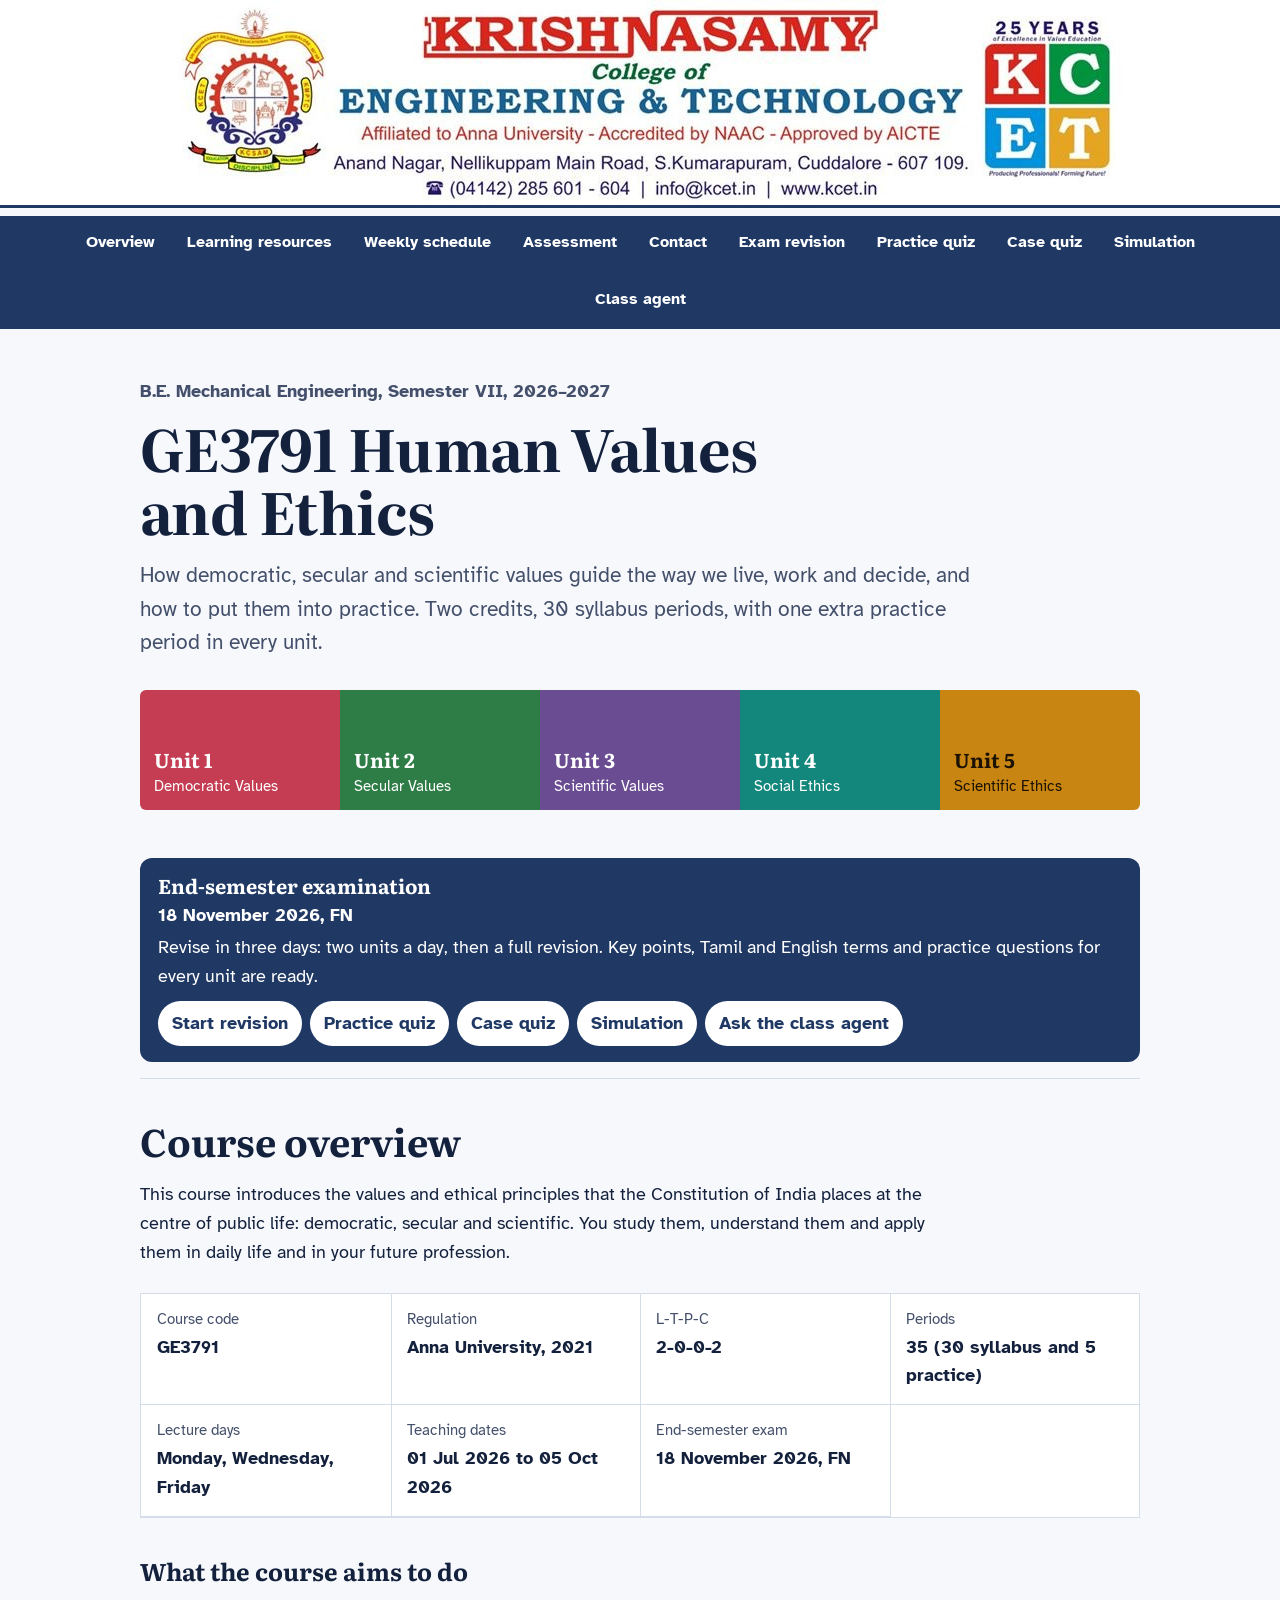
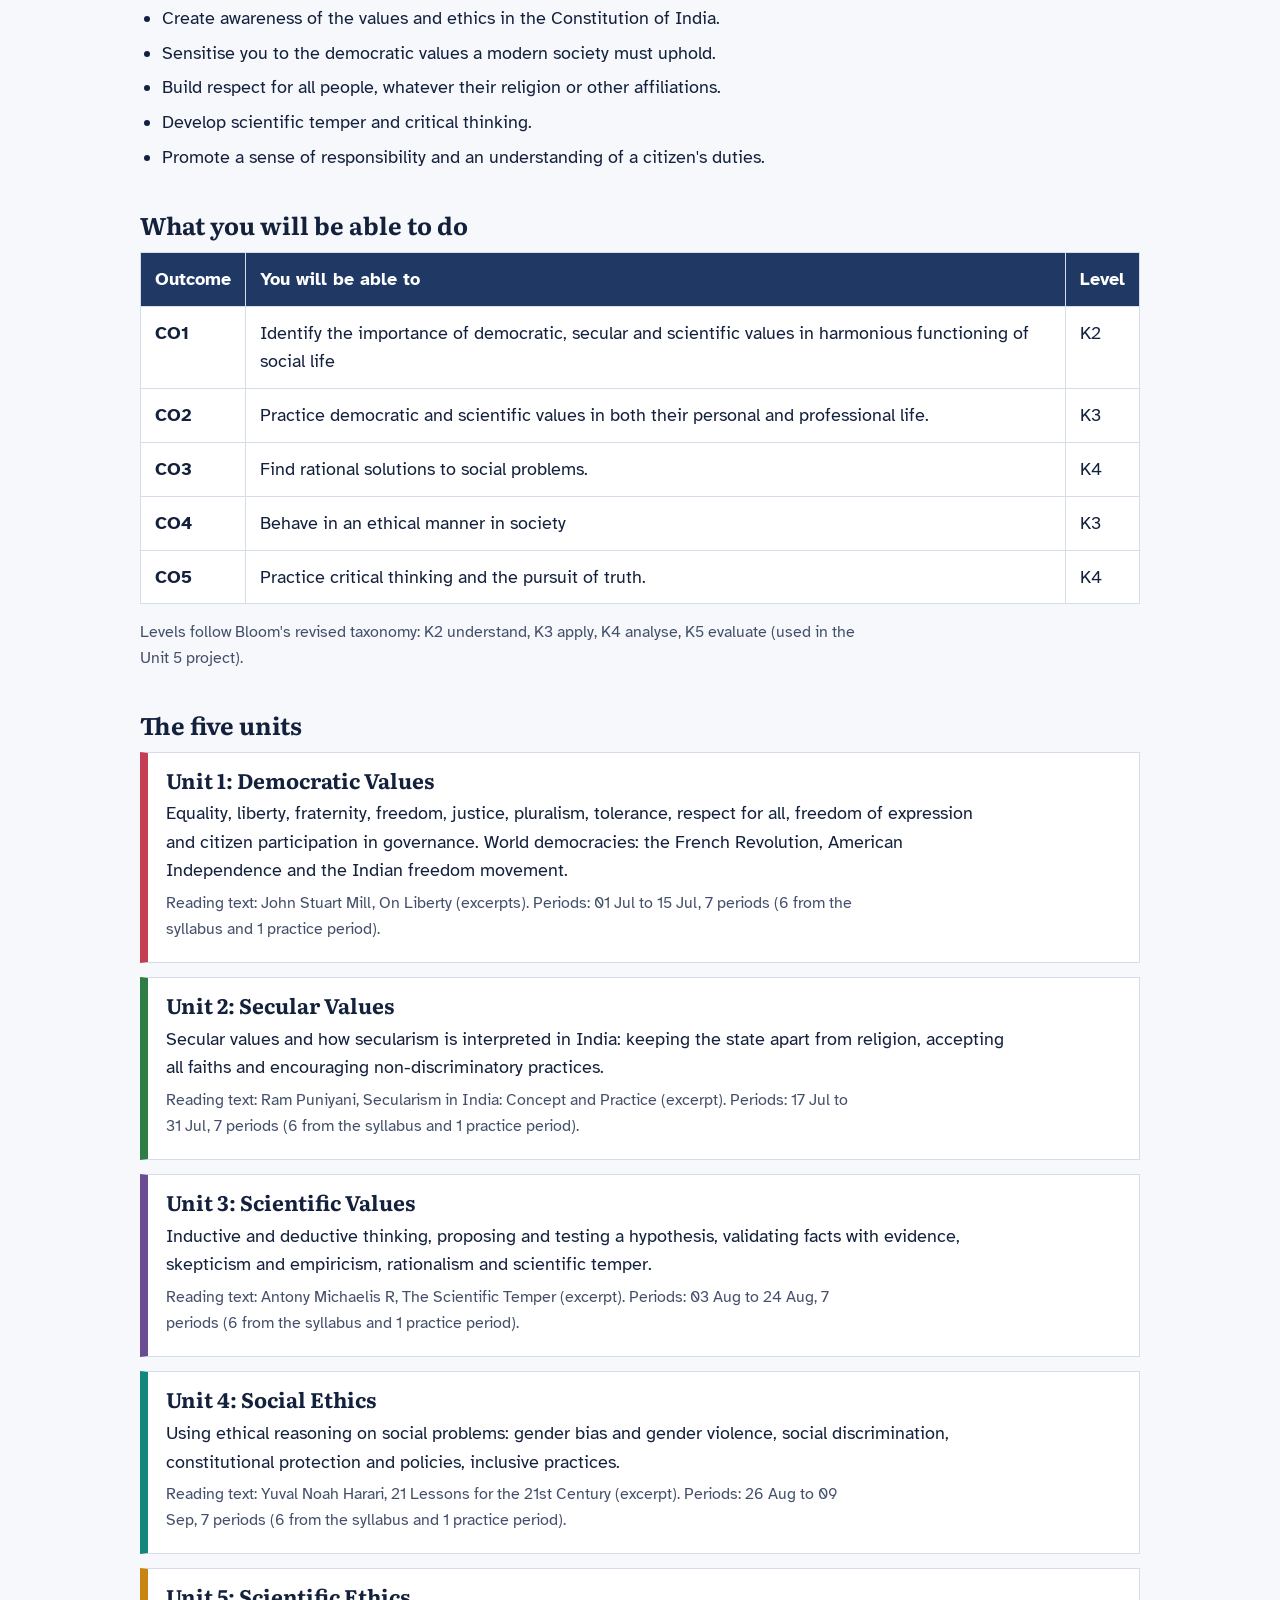
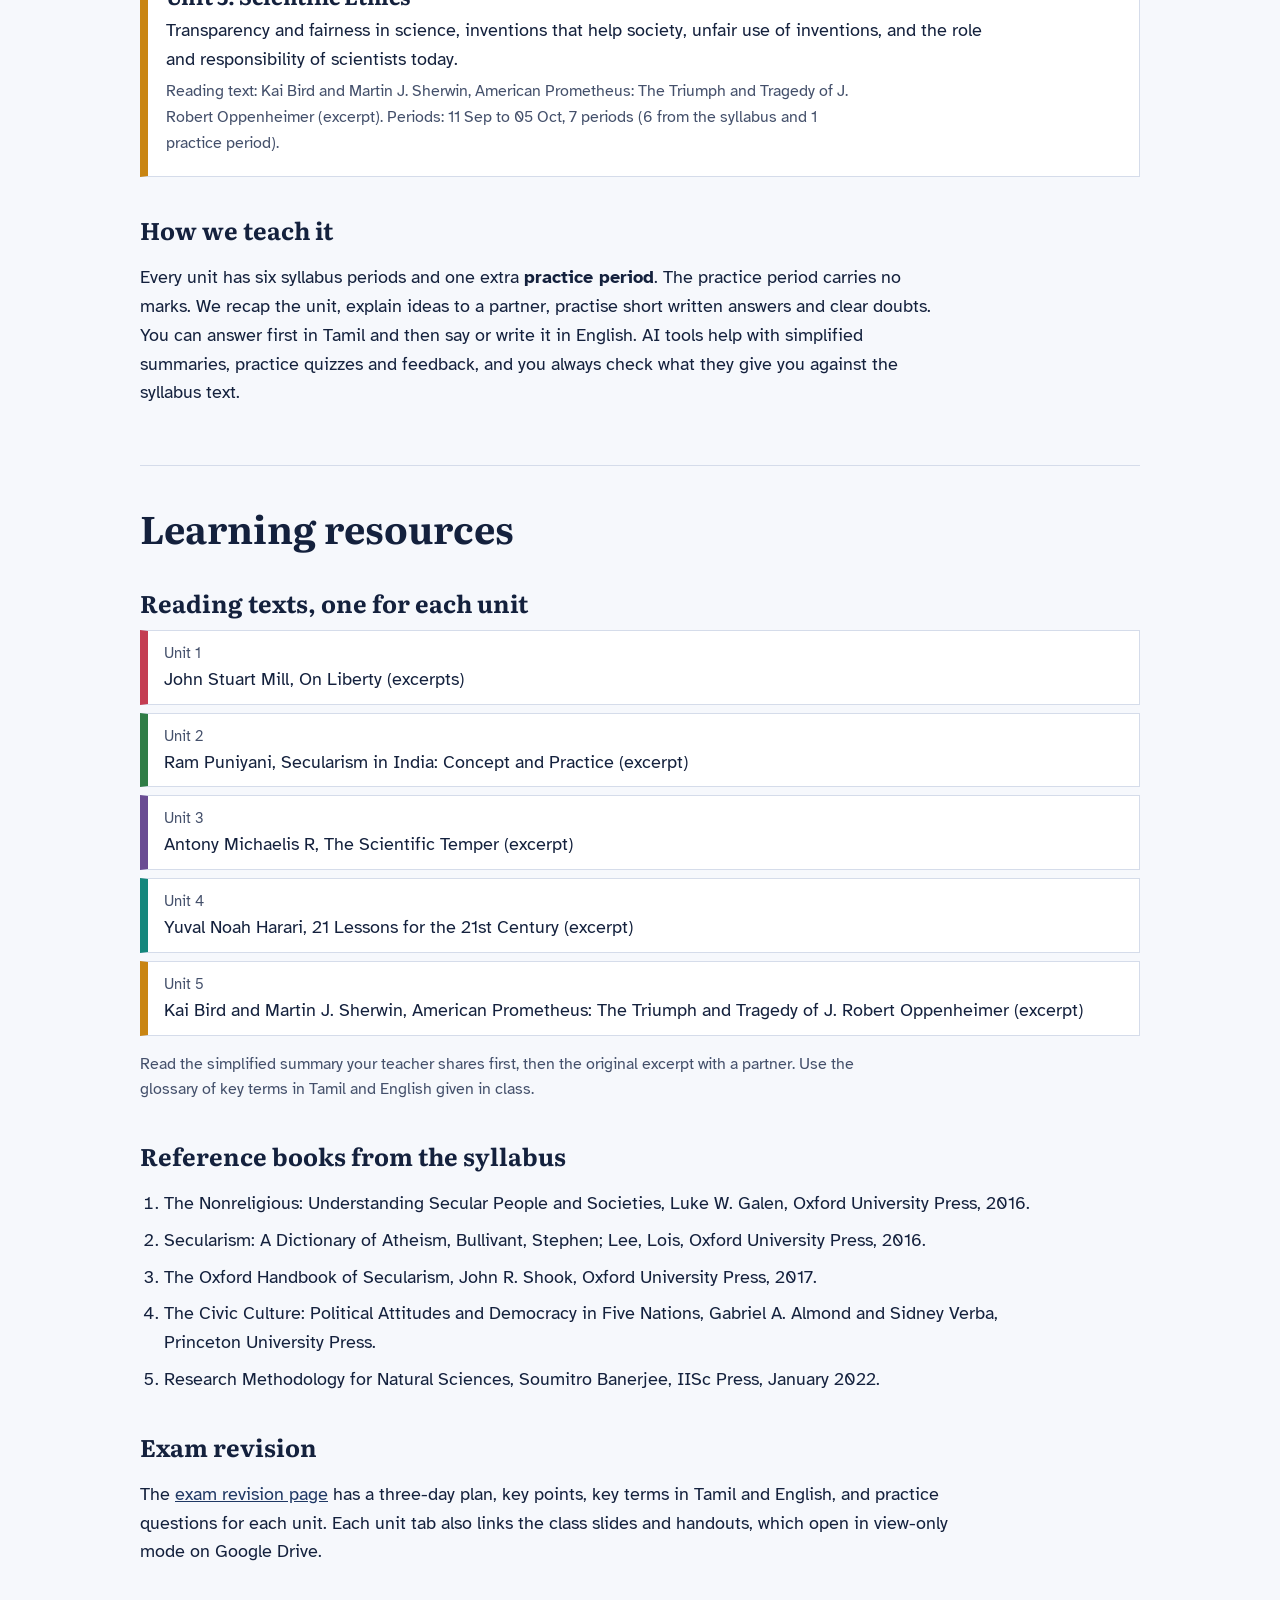
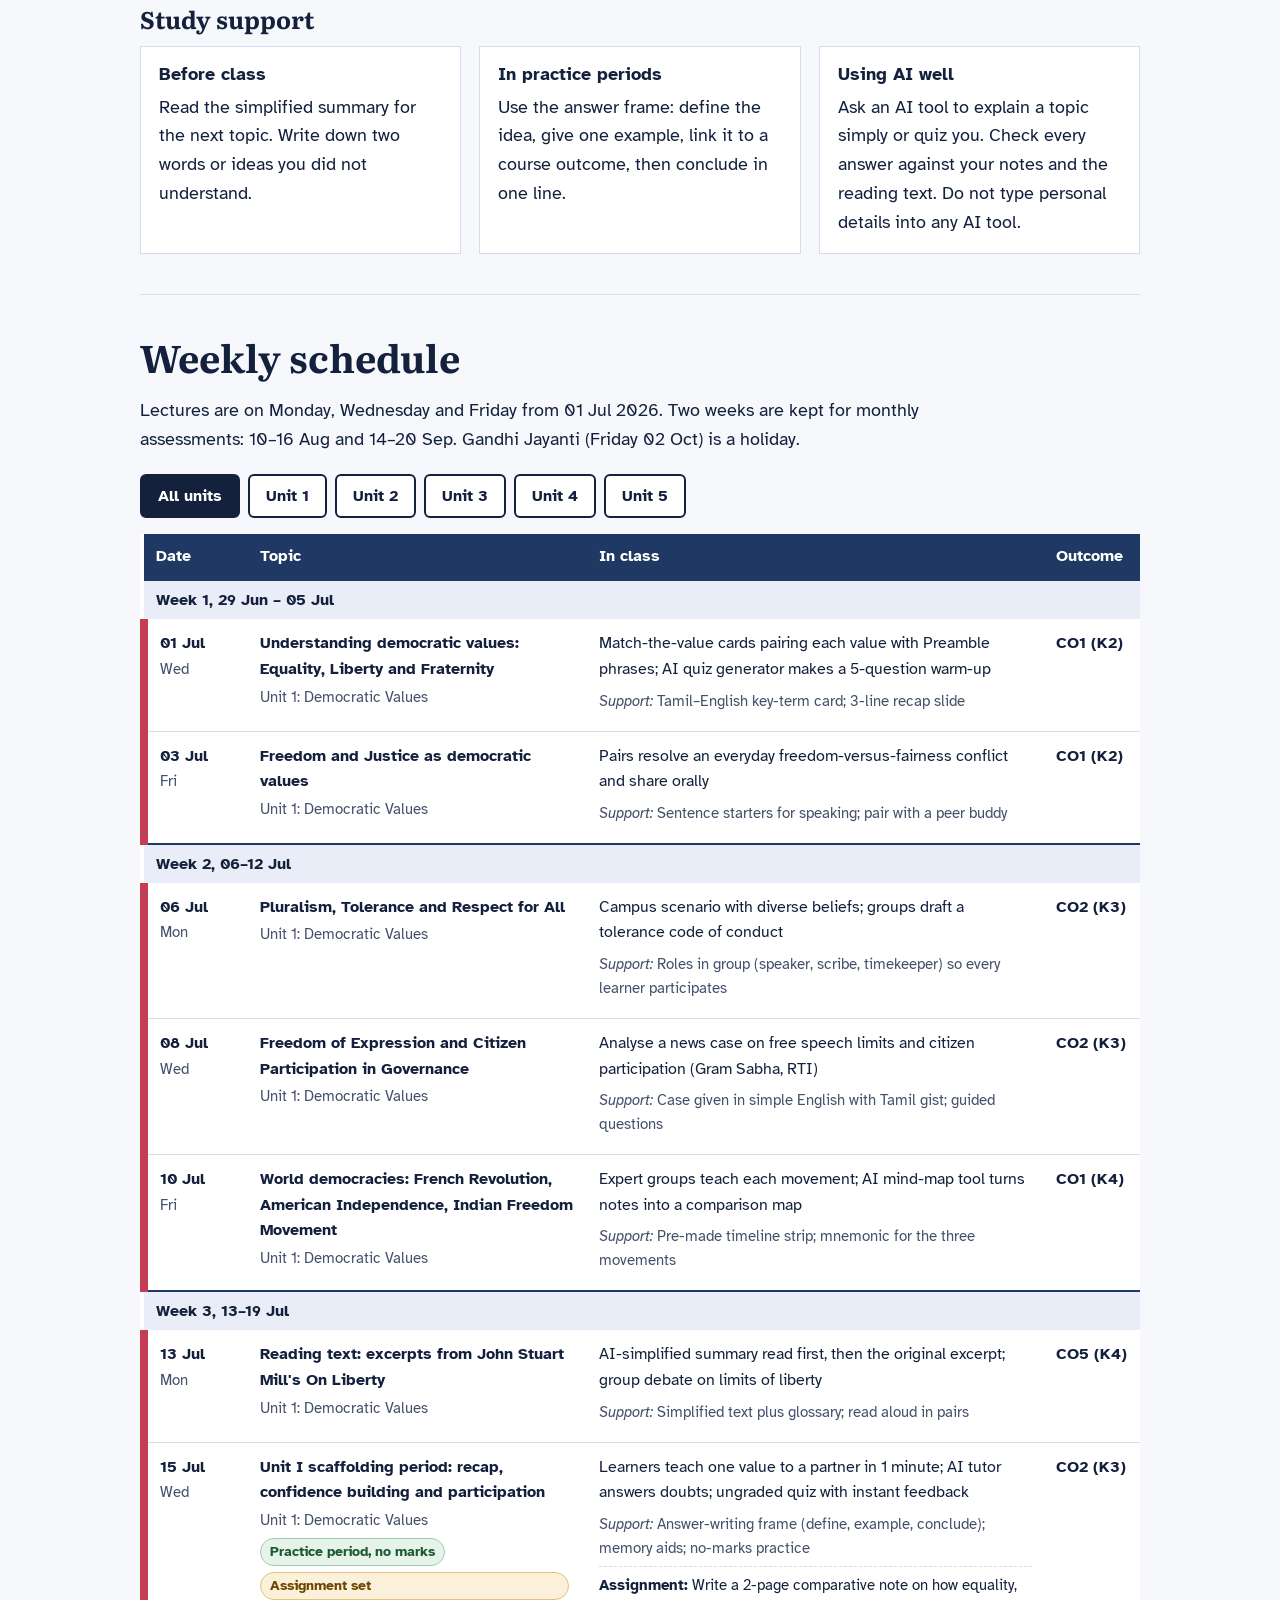
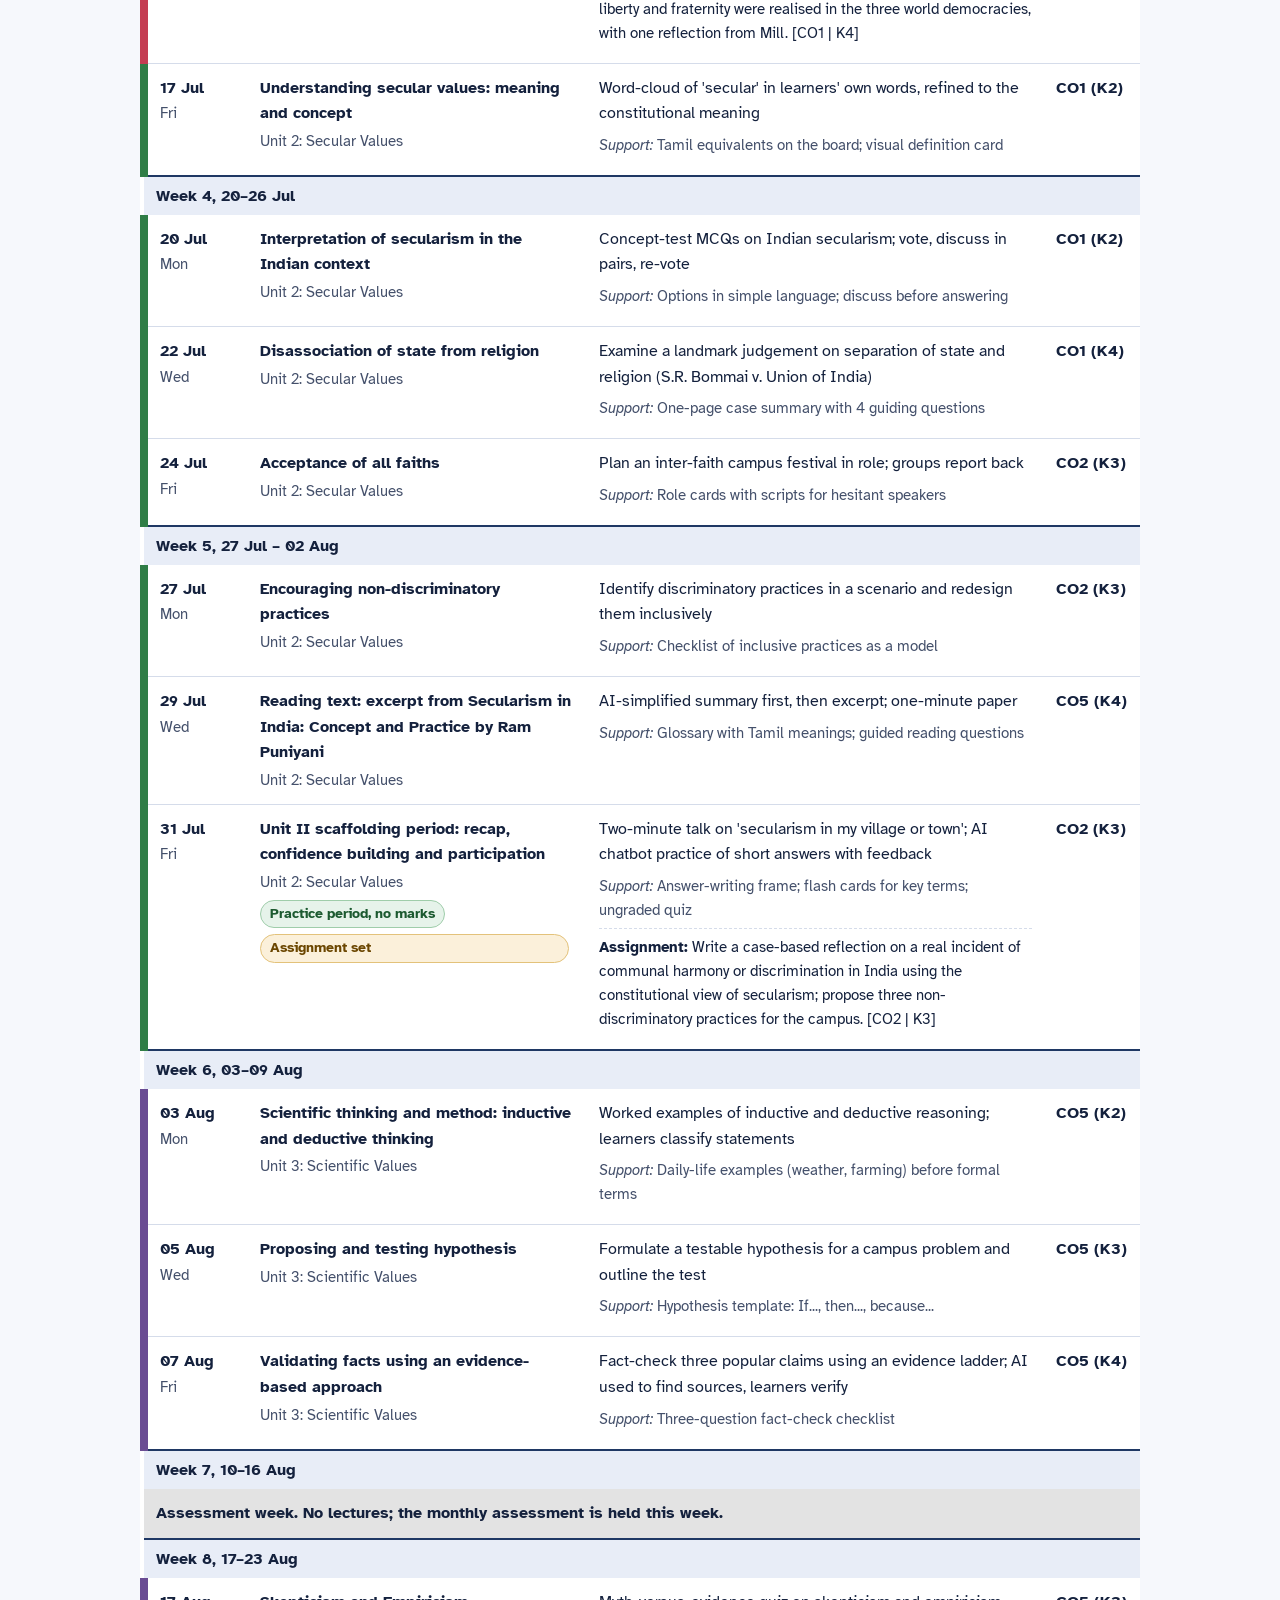
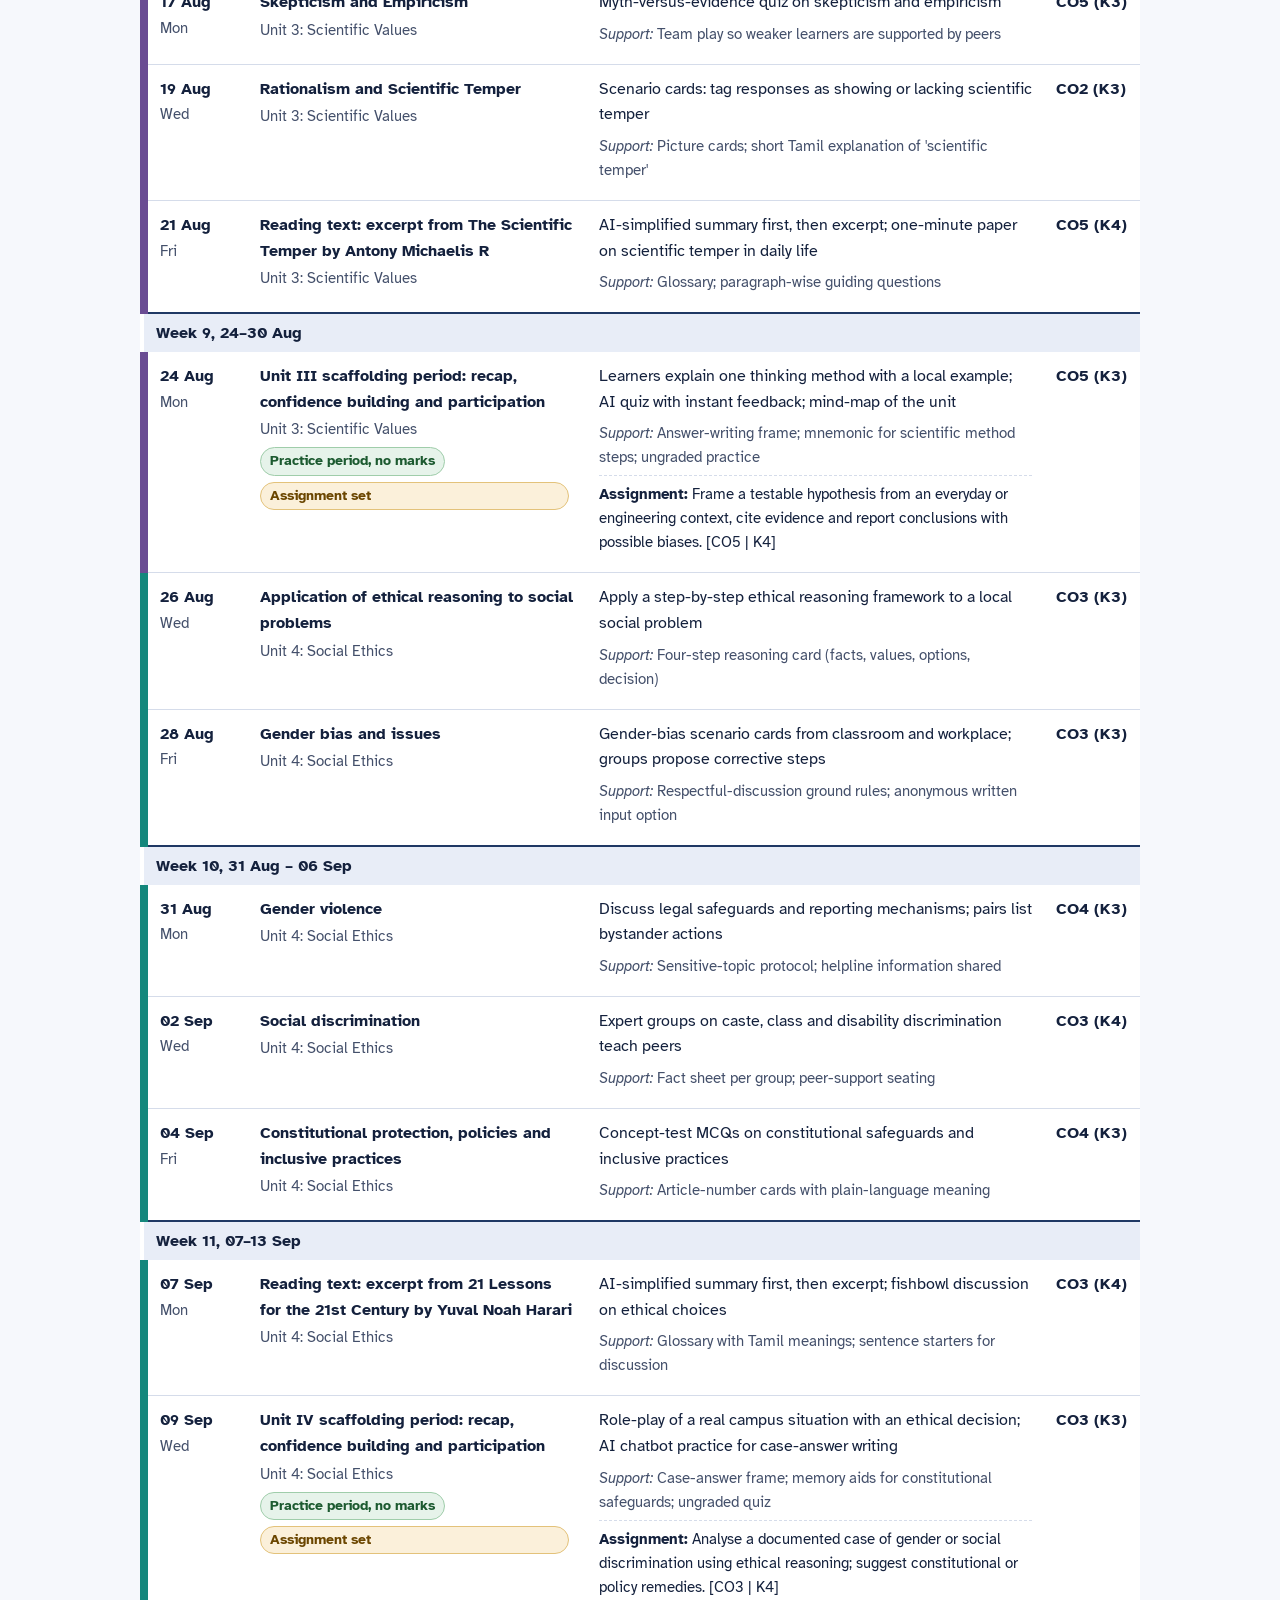
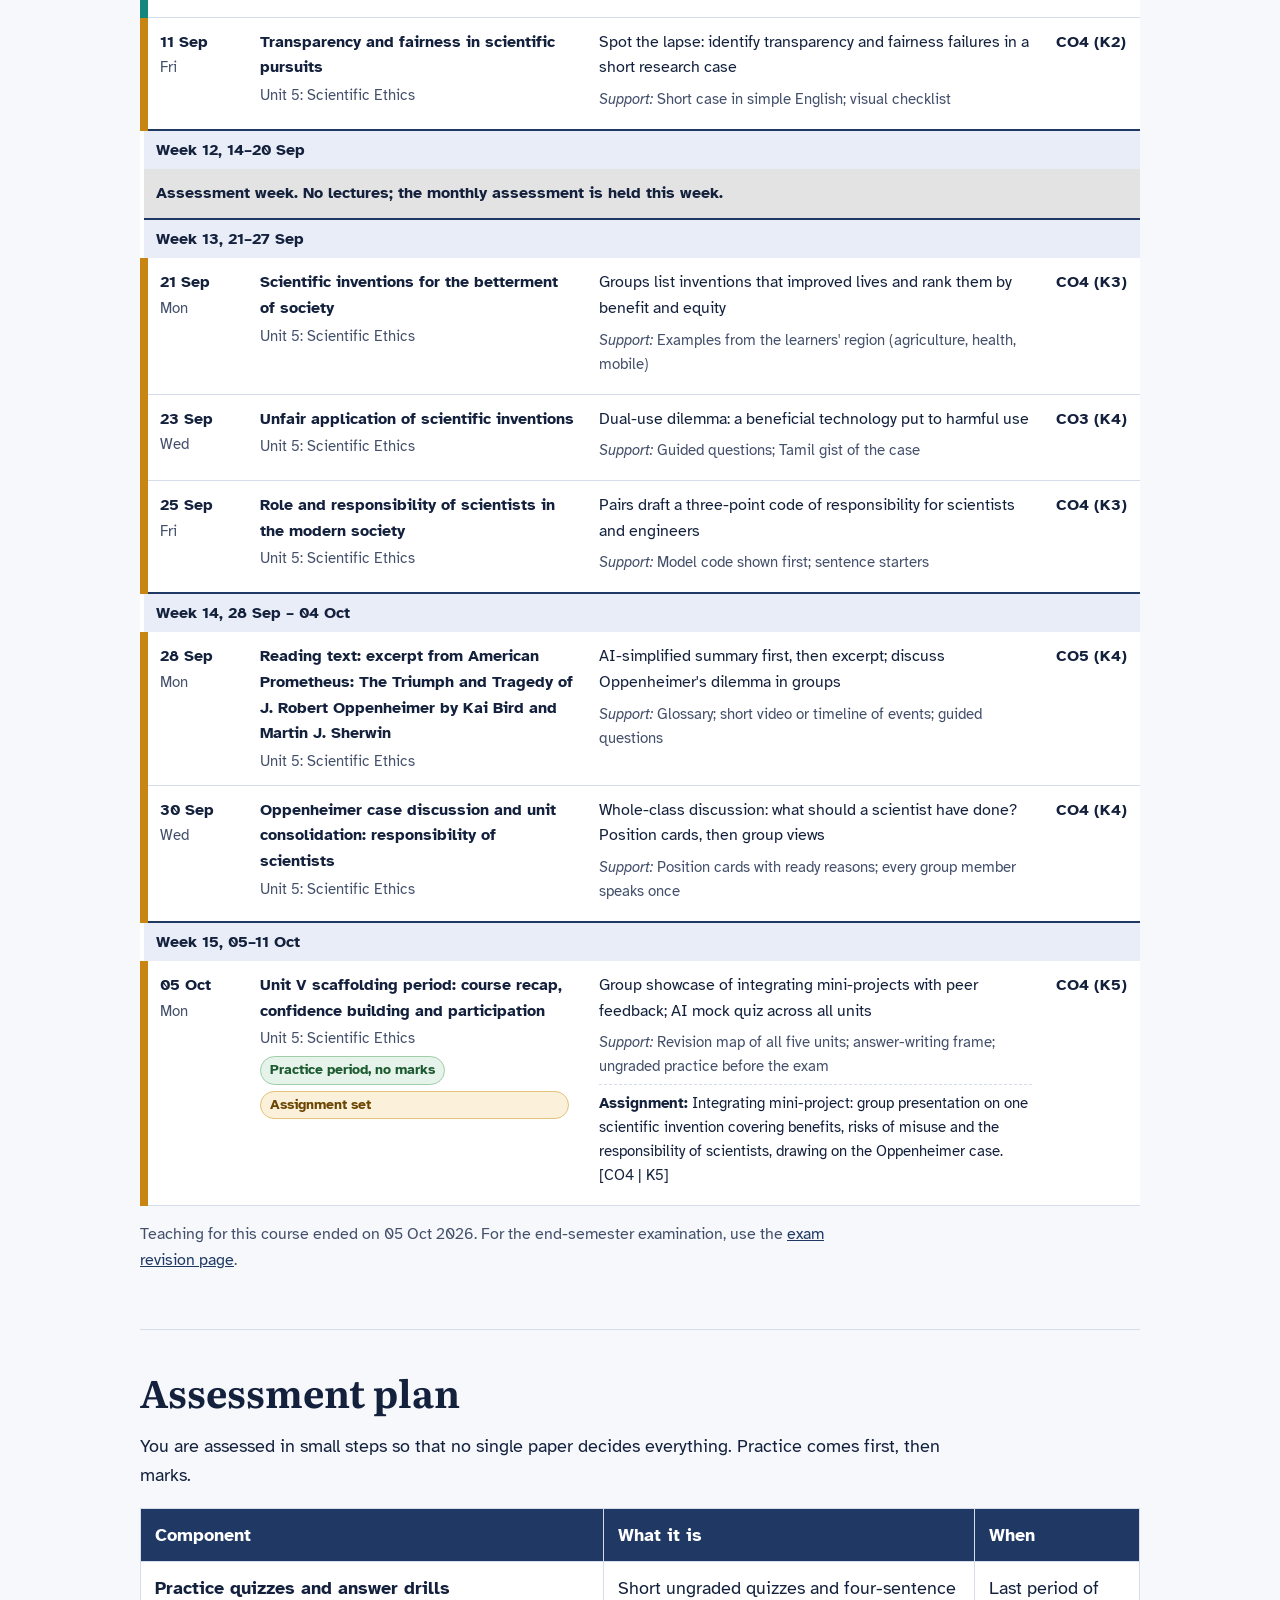
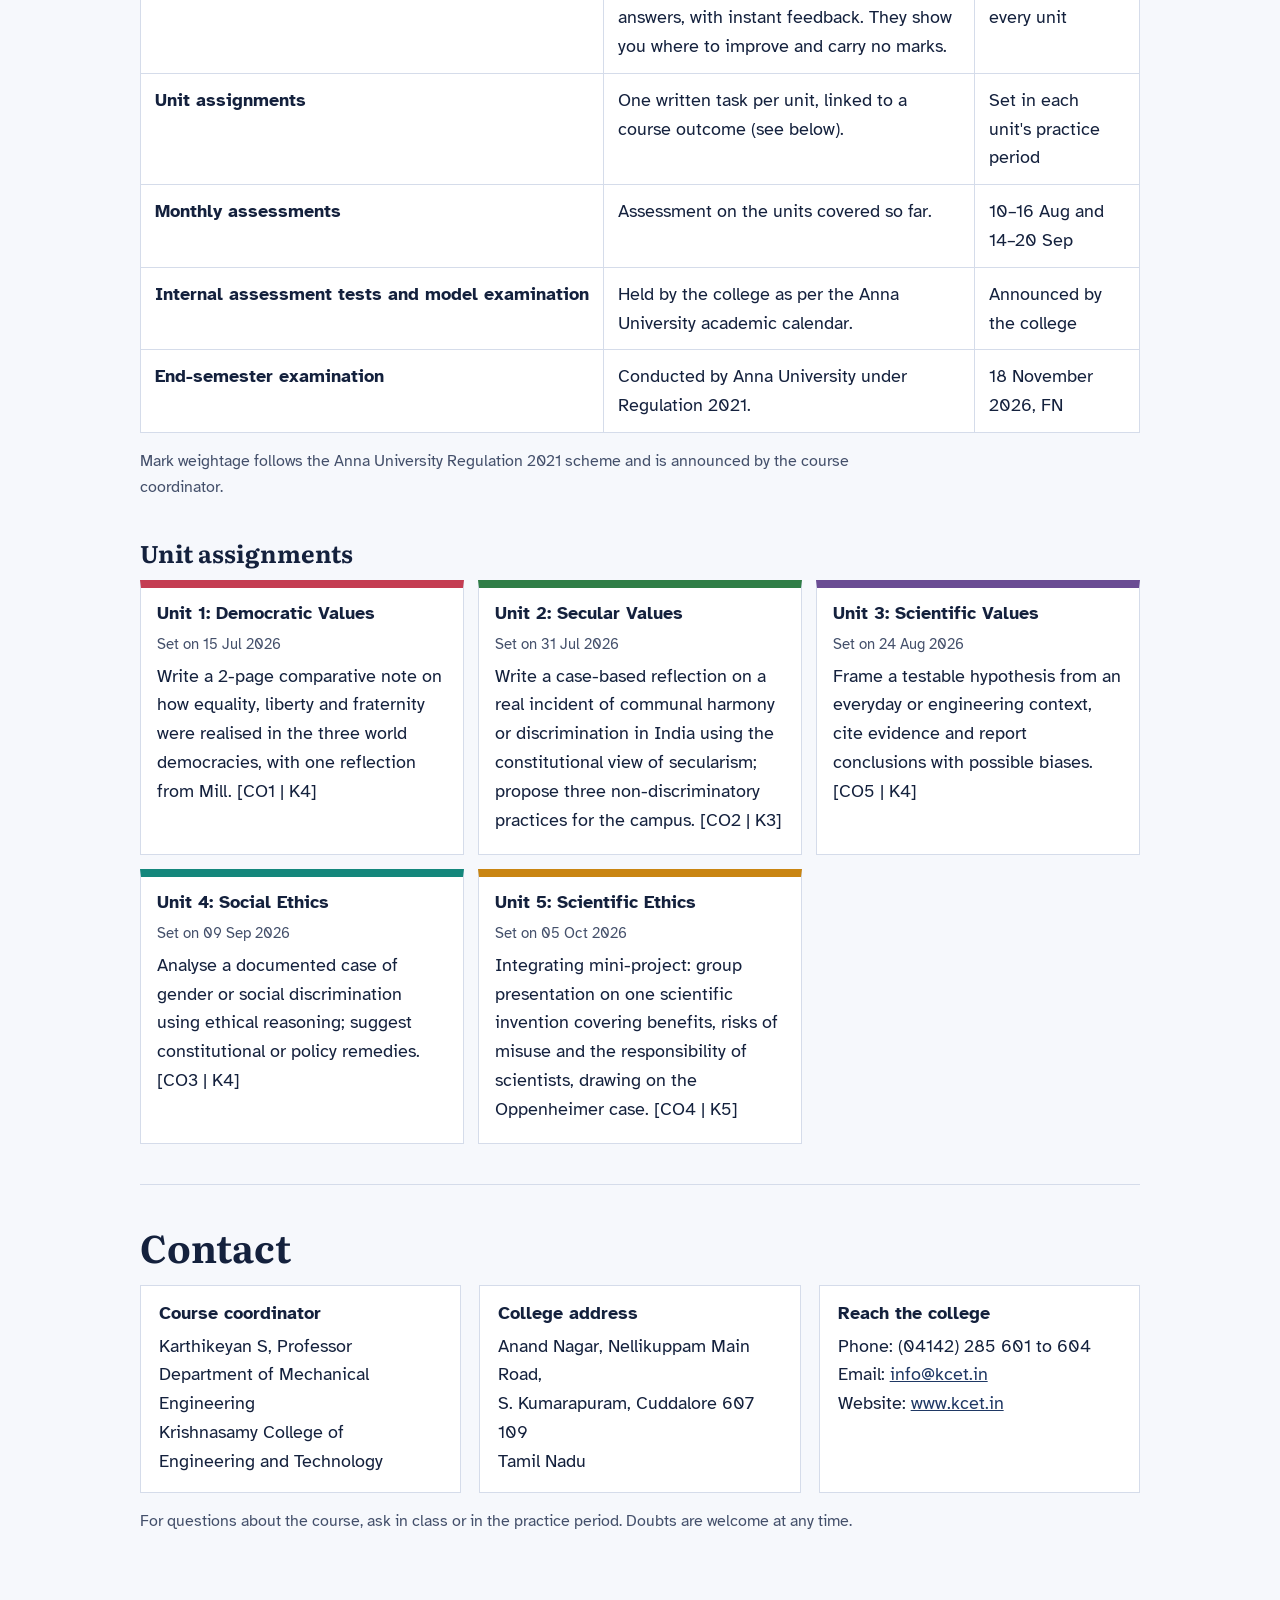
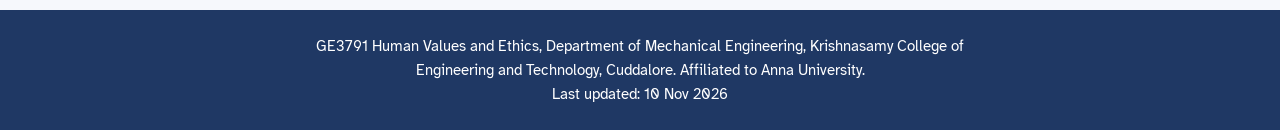
==== index.html @ 66c4657a "Add files via upload Round 6" ====
<!doctype html>
<html lang="en">
<head>
<meta charset="utf-8">
<meta name="viewport" content="width=device-width, initial-scale=1">
<title>GE3791 Human Values and Ethics | KCET Cuddalore</title>
<meta name="description" content="Course website for GE3791 Human Values and Ethics, B.E. Mechanical Engineering, Semester VII, Krishnasamy College of Engineering and Technology, Cuddalore.">
<link rel="preconnect" href="https://fonts.googleapis.com">
<link rel="preconnect" href="https://fonts.gstatic.com" crossorigin>
<link href="https://fonts.googleapis.com/css2?family=Atkinson+Hyperlegible:ital,wght@0,400;0,700;1,400&family=Literata:opsz,wght@7..72,600;7..72,700&family=Noto+Sans+Tamil:wght@400;700&display=swap" rel="stylesheet">
<link rel="stylesheet" href="style.css">
<style>
.exam{background:#1f3864;color:#fff;border-radius:12px;padding:16px 18px;margin:16px 0}
.exam h2{margin:0 0 4px;font-size:1.25rem;color:#fff}
.exam p{margin:4px 0;color:#fff}
.exam .cd{font-weight:700;font-size:1.1rem}
.exam .go{display:flex;flex-wrap:wrap;gap:8px;margin-top:10px}
.exam .go a{background:#fff;color:#1f3864;padding:8px 14px;border-radius:999px;font-weight:700;text-decoration:none}
.exam .go a:focus-visible{outline:3px solid #ffd966;outline-offset:2px}
.kbanner{display:block;background:#fff;border-bottom:3px solid #1f3864;margin:0 0 8px}.kbanner.nobanner img{display:none}.kbanner.nobanner:before{content:"Krishnasamy College of Engineering & Technology, Cuddalore";display:block;padding:14px 16px;text-align:center;font:700 clamp(16px,3.2vw,26px)/1.3 Georgia,serif;color:#1f3864}.kbanner.nobanner:after{content:"Affiliated to Anna University \00b7 Accredited by NAAC \00b7 Approved by AICTE";display:block;padding:0 16px 12px;text-align:center;font:13px system-ui,sans-serif;color:#8a1c1c}.kbanner img{display:block;width:100%;max-width:1045px;height:auto;margin:0 auto}
</style>
</head>
<body data-reach>
<a class="skip" href="#overview">Skip to content</a>
<a class="kbanner" href="index.html"><img src="kcet-banner.jpg" width="1045" height="205" onerror="this.onerror=null;this.parentNode.className+=' nobanner'" alt="Krishnasamy College of Engineering and Technology, Cuddalore. Affiliated to Anna University, accredited by NAAC, approved by AICTE."></a>
<nav class="nav" aria-label="Sections">
  <a href="#overview">Overview</a><a href="#resources">Learning resources</a><a href="#schedule">Weekly schedule</a><a href="#assessment">Assessment</a><a href="#contact">Contact</a><a href="revision.html">Exam revision</a><a href="practice.html">Practice quiz</a><a href="quiz.html">Case quiz</a><a href="simulation.html">Simulation</a>
  <a href="agent.html">Class agent</a>
</nav>
<main>
<section class="hero" aria-labelledby="h1">
  <p class="crumb">B.E. Mechanical Engineering, Semester VII, 2026–2027</p>
  <h1 id="h1">GE3791 Human Values and Ethics</h1>
  <p class="lede">How democratic, secular and scientific values guide the way we live, work and decide, and how to put them into practice. Two credits, 30 syllabus periods, with one extra practice period in every unit.</p>
  <div class="strip" role="navigation" aria-label="Units"><a class="seg u1" href="#unit-1"><b>Unit 1</b><span>Democratic Values</span></a><a class="seg u2" href="#unit-2"><b>Unit 2</b><span>Secular Values</span></a><a class="seg u3" href="#unit-3"><b>Unit 3</b><span>Scientific Values</span></a><a class="seg u4" href="#unit-4"><b>Unit 4</b><span>Social Ethics</span></a><a class="seg u5" href="#unit-5"><b>Unit 5</b><span>Scientific Ethics</span></a></div>
</section>

<section class="exam" aria-labelledby="exam-h">
  <h2 id="exam-h">End-semester examination</h2>
  <p class="cd" id="exam-cd">18 November 2026, forenoon (FN)</p>
  <p>Revise in three days: two units a day, then a full revision. Key points, Tamil and English terms and practice questions for every unit are ready.</p>
  <div class="go"><a href="revision.html">Start revision</a><a href="practice.html">Practice quiz</a><a href="quiz.html">Case quiz</a><a href="simulation.html">Simulation</a><a href="agent.html">Ask the class agent</a></div>
</section>

<section id="overview" class="block">
  <h2>Course overview</h2>
  <p class="wide">This course introduces the values and ethical principles that the Constitution of India places at the centre of public life: democratic, secular and scientific. You study them, understand them and apply them in daily life and in your future profession.</p>
  <dl class="facts">
    <div><dt>Course code</dt><dd>GE3791</dd></div>
    <div><dt>Regulation</dt><dd>Anna University, 2021</dd></div>
    <div><dt>L-T-P-C</dt><dd>2-0-0-2</dd></div>
    <div><dt>Periods</dt><dd>35 (30 syllabus and 5 practice)</dd></div>
    <div><dt>Lecture days</dt><dd>Monday, Wednesday, Friday</dd></div>
    <div><dt>Teaching dates</dt><dd>01 Jul 2026 to 05 Oct 2026</dd></div>
    <div><dt>End-semester exam</dt><dd id="ex-fact">18 Nov 2026, FN</dd></div>
  </dl>

  <h3>What the course aims to do</h3>
  <ul class="plain">
    <li>Create awareness of the values and ethics in the Constitution of India.</li>
    <li>Sensitise you to the democratic values a modern society must uphold.</li>
    <li>Build respect for all people, whatever their religion or other affiliations.</li>
    <li>Develop scientific temper and critical thinking.</li>
    <li>Promote a sense of responsibility and an understanding of a citizen's duties.</li>
  </ul>

  <h3>What you will be able to do</h3>
  <div class="tablewrap"><table class="plain-table">
    <thead><tr><th scope="col">Outcome</th><th scope="col">You will be able to</th><th scope="col">Level</th></tr></thead>
    <tbody><tr><th scope="row">CO1</th><td>Identify the importance of democratic, secular and scientific values in harmonious functioning of social life</td><td>K2</td></tr><tr><th scope="row">CO2</th><td>Practice democratic and scientific values in both their personal and professional life.</td><td>K3</td></tr><tr><th scope="row">CO3</th><td>Find rational solutions to social problems.</td><td>K4</td></tr><tr><th scope="row">CO4</th><td>Behave in an ethical manner in society</td><td>K3</td></tr><tr><th scope="row">CO5</th><td>Practice critical thinking and the pursuit of truth.</td><td>K4</td></tr></tbody>
  </table></div>
  <p class="note">Levels follow Bloom's revised taxonomy: K2 understand, K3 apply, K4 analyse, K5 evaluate (used in the Unit 5 project).</p>

  <h3>The five units</h3>
  <div class="units"><article class="unit u1" id="unit-1"><h3>Unit 1: Democratic Values</h3><p>Equality, liberty, fraternity, freedom, justice, pluralism, tolerance, respect for all, freedom of expression and citizen participation in governance. World democracies: the French Revolution, American Independence and the Indian freedom movement.</p><p class="meta">Reading text: John Stuart Mill, On Liberty (excerpts). Periods: 01 Jul to 15 Jul, 7 periods (6 from the syllabus and 1 practice period).</p></article>
<article class="unit u2" id="unit-2"><h3>Unit 2: Secular Values</h3><p>Secular values and how secularism is interpreted in India: keeping the state apart from religion, accepting all faiths and encouraging non-discriminatory practices.</p><p class="meta">Reading text: Ram Puniyani, Secularism in India: Concept and Practice (excerpt). Periods: 17 Jul to 31 Jul, 7 periods (6 from the syllabus and 1 practice period).</p></article>
<article class="unit u3" id="unit-3"><h3>Unit 3: Scientific Values</h3><p>Inductive and deductive thinking, proposing and testing a hypothesis, validating facts with evidence, skepticism and empiricism, rationalism and scientific temper.</p><p class="meta">Reading text: Antony Michaelis R, The Scientific Temper (excerpt). Periods: 03 Aug to 24 Aug, 7 periods (6 from the syllabus and 1 practice period).</p></article>
<article class="unit u4" id="unit-4"><h3>Unit 4: Social Ethics</h3><p>Using ethical reasoning on social problems: gender bias and gender violence, social discrimination, constitutional protection and policies, inclusive practices.</p><p class="meta">Reading text: Yuval Noah Harari, 21 Lessons for the 21st Century (excerpt). Periods: 26 Aug to 09 Sep, 7 periods (6 from the syllabus and 1 practice period).</p></article>
<article class="unit u5" id="unit-5"><h3>Unit 5: Scientific Ethics</h3><p>Transparency and fairness in science, inventions that help society, unfair use of inventions, and the role and responsibility of scientists today.</p><p class="meta">Reading text: Kai Bird and Martin J. Sherwin, American Prometheus: The Triumph and Tragedy of J. Robert Oppenheimer (excerpt). Periods: 11 Sep to 05 Oct, 7 periods (6 from the syllabus and 1 practice period).</p></article></div>

  <h3>How we teach it</h3>
  <p class="wide">Every unit has six syllabus periods and one extra <strong>practice period</strong>. The practice period carries no marks. We recap the unit, explain ideas to a partner, practise short written answers and clear doubts. You can answer first in Tamil and then say or write it in English. AI tools help with simplified summaries, practice quizzes and feedback, and you always check what they give you against the syllabus text.</p>
</section>

<section id="resources" class="block">
  <h2>Learning resources</h2>
  <h3>Reading texts, one for each unit</h3>
  <ul class="reading"><li class="u1"><span>Unit 1</span>John Stuart Mill, On Liberty (excerpts)</li><li class="u2"><span>Unit 2</span>Ram Puniyani, Secularism in India: Concept and Practice (excerpt)</li><li class="u3"><span>Unit 3</span>Antony Michaelis R, The Scientific Temper (excerpt)</li><li class="u4"><span>Unit 4</span>Yuval Noah Harari, 21 Lessons for the 21st Century (excerpt)</li><li class="u5"><span>Unit 5</span>Kai Bird and Martin J. Sherwin, American Prometheus: The Triumph and Tragedy of J. Robert Oppenheimer (excerpt)</li></ul>
  <p class="note">Read the simplified summary your teacher shares first, then the original excerpt with a partner. Use the glossary of key terms in Tamil and English given in class.</p>

  <h3>Reference books from the syllabus</h3>
  <ol class="refs"><li>The Nonreligious: Understanding Secular People and Societies, Luke W. Galen, Oxford University Press, 2016.</li><li>Secularism: A Dictionary of Atheism, Bullivant, Stephen; Lee, Lois, Oxford University Press, 2016.</li><li>The Oxford Handbook of Secularism, John R. Shook, Oxford University Press, 2017.</li><li>The Civic Culture: Political Attitudes and Democracy in Five Nations, Gabriel A. Almond and Sidney Verba, Princeton University Press.</li><li>Research Methodology for Natural Sciences, Soumitro Banerjee, IISc Press, January 2022.</li></ol>

  <h3>Exam revision</h3>
  <p class="wide">The <a href="revision.html">exam revision page</a> has a three-day plan, key points, key terms in Tamil and English, and practice questions for each unit. Each unit tab also links the class slides and handouts, which open in view-only mode on Google Drive.</p>

  <h3>Study support</h3>
  <div class="cols">
    <div><h4>Before class</h4><p>Read the simplified summary for the next topic. Write down two words or ideas you did not understand.</p></div>
    <div><h4>In practice periods</h4><p>Use the answer frame: define the idea, give one example, link it to a course outcome, then conclude in one line.</p></div>
    <div><h4>Using AI well</h4><p>Ask an AI tool to explain a topic simply or quiz you. Check every answer against your notes and the reading text. Do not type personal details into any AI tool.</p></div>
  </div>
</section>

<section id="schedule" class="block">
  <h2>Weekly schedule</h2>
  <p class="wide">Lectures are on Monday, Wednesday and Friday from 01 Jul 2026. Two weeks are kept for monthly assessments: 10–16 Aug and 14–20 Sep. Gandhi Jayanti (Friday 02 Oct) is a holiday.</p>
  <div class="filter" role="group" aria-label="Show unit">
    <button type="button" class="on" data-f="all">All units</button>
    <button type="button" data-f="1" class="u1">Unit 1</button><button type="button" data-f="2" class="u2">Unit 2</button><button type="button" data-f="3" class="u3">Unit 3</button><button type="button" data-f="4" class="u4">Unit 4</button><button type="button" data-f="5" class="u5">Unit 5</button>
  </div>
  <div class="tablewrap"><table class="sched" id="sched">
    <thead><tr><th scope="col">Date</th><th scope="col">Topic</th><th scope="col">In class</th><th scope="col">Outcome</th></tr></thead>
    <tbody class="week"><tr class="wk"><th colspan="4" scope="colgroup">Week 1, 29 Jun – 05 Jul</th></tr>
<tr class="lec u1" data-unit="1"><td class="d" data-label="Date"><span class="dd">01 Jul</span><span class="dw">Wed</span></td><td data-label="Topic"><strong>Understanding democratic values: Equality, Liberty and Fraternity</strong><span class="un">Unit 1: Democratic Values</span></td><td data-label="In class"><p>Match-the-value cards pairing each value with Preamble phrases; AI quiz generator makes a 5-question warm-up</p><p class="sup"><em>Support:</em> Tamil–English key-term card; 3-line recap slide</p></td><td class="co" data-label="Outcome">CO1 (K2)</td></tr>
<tr class="lec u1" data-unit="1"><td class="d" data-label="Date"><span class="dd">03 Jul</span><span class="dw">Fri</span></td><td data-label="Topic"><strong>Freedom and Justice as democratic values</strong><span class="un">Unit 1: Democratic Values</span></td><td data-label="In class"><p>Pairs resolve an everyday freedom-versus-fairness conflict and share orally</p><p class="sup"><em>Support:</em> Sentence starters for speaking; pair with a peer buddy</p></td><td class="co" data-label="Outcome">CO1 (K2)</td></tr>
</tbody>
<tbody class="week"><tr class="wk"><th colspan="4" scope="colgroup">Week 2, 06–12 Jul</th></tr>
<tr class="lec u1" data-unit="1"><td class="d" data-label="Date"><span class="dd">06 Jul</span><span class="dw">Mon</span></td><td data-label="Topic"><strong>Pluralism, Tolerance and Respect for All</strong><span class="un">Unit 1: Democratic Values</span></td><td data-label="In class"><p>Campus scenario with diverse beliefs; groups draft a tolerance code of conduct</p><p class="sup"><em>Support:</em> Roles in group (speaker, scribe, timekeeper) so every learner participates</p></td><td class="co" data-label="Outcome">CO2 (K3)</td></tr>
<tr class="lec u1" data-unit="1"><td class="d" data-label="Date"><span class="dd">08 Jul</span><span class="dw">Wed</span></td><td data-label="Topic"><strong>Freedom of Expression and Citizen Participation in Governance</strong><span class="un">Unit 1: Democratic Values</span></td><td data-label="In class"><p>Analyse a news case on free speech limits and citizen participation (Gram Sabha, RTI)</p><p class="sup"><em>Support:</em> Case given in simple English with Tamil gist; guided questions</p></td><td class="co" data-label="Outcome">CO2 (K3)</td></tr>
<tr class="lec u1" data-unit="1"><td class="d" data-label="Date"><span class="dd">10 Jul</span><span class="dw">Fri</span></td><td data-label="Topic"><strong>World democracies: French Revolution, American Independence, Indian Freedom Movement</strong><span class="un">Unit 1: Democratic Values</span></td><td data-label="In class"><p>Expert groups teach each movement; AI mind-map tool turns notes into a comparison map</p><p class="sup"><em>Support:</em> Pre-made timeline strip; mnemonic for the three movements</p></td><td class="co" data-label="Outcome">CO1 (K4)</td></tr>
</tbody>
<tbody class="week"><tr class="wk"><th colspan="4" scope="colgroup">Week 3, 13–19 Jul</th></tr>
<tr class="lec u1" data-unit="1"><td class="d" data-label="Date"><span class="dd">13 Jul</span><span class="dw">Mon</span></td><td data-label="Topic"><strong>Reading text: excerpts from John Stuart Mill&#x27;s On Liberty</strong><span class="un">Unit 1: Democratic Values</span></td><td data-label="In class"><p>AI-simplified summary read first, then the original excerpt; group debate on limits of liberty</p><p class="sup"><em>Support:</em> Simplified text plus glossary; read aloud in pairs</p></td><td class="co" data-label="Outcome">CO5 (K4)</td></tr>
<tr class="lec u1" data-unit="1"><td class="d" data-label="Date"><span class="dd">15 Jul</span><span class="dw">Wed</span></td><td data-label="Topic"><strong>Unit I scaffolding period: recap, confidence building and participation</strong><span class="un">Unit 1: Democratic Values</span><span class="tag scaf">Practice period, no marks</span><span class="tag asg">Assignment set</span></td><td data-label="In class"><p>Learners teach one value to a partner in 1 minute; AI tutor answers doubts; ungraded quiz with instant feedback</p><p class="sup"><em>Support:</em> Answer-writing frame (define, example, conclude); memory aids; no-marks practice</p><p class="asg-text"><strong>Assignment:</strong> Write a 2-page comparative note on how equality, liberty and fraternity were realised in the three world democracies, with one reflection from Mill. [CO1 | K4]</p></td><td class="co" data-label="Outcome">CO2 (K3)</td></tr>
<tr class="lec u2" data-unit="2"><td class="d" data-label="Date"><span class="dd">17 Jul</span><span class="dw">Fri</span></td><td data-label="Topic"><strong>Understanding secular values: meaning and concept</strong><span class="un">Unit 2: Secular Values</span></td><td data-label="In class"><p>Word-cloud of &#x27;secular&#x27; in learners&#x27; own words, refined to the constitutional meaning</p><p class="sup"><em>Support:</em> Tamil equivalents on the board; visual definition card</p></td><td class="co" data-label="Outcome">CO1 (K2)</td></tr>
</tbody>
<tbody class="week"><tr class="wk"><th colspan="4" scope="colgroup">Week 4, 20–26 Jul</th></tr>
<tr class="lec u2" data-unit="2"><td class="d" data-label="Date"><span class="dd">20 Jul</span><span class="dw">Mon</span></td><td data-label="Topic"><strong>Interpretation of secularism in the Indian context</strong><span class="un">Unit 2: Secular Values</span></td><td data-label="In class"><p>Concept-test MCQs on Indian secularism; vote, discuss in pairs, re-vote</p><p class="sup"><em>Support:</em> Options in simple language; discuss before answering</p></td><td class="co" data-label="Outcome">CO1 (K2)</td></tr>
<tr class="lec u2" data-unit="2"><td class="d" data-label="Date"><span class="dd">22 Jul</span><span class="dw">Wed</span></td><td data-label="Topic"><strong>Disassociation of state from religion</strong><span class="un">Unit 2: Secular Values</span></td><td data-label="In class"><p>Examine a landmark judgement on separation of state and religion (S.R. Bommai v. Union of India)</p><p class="sup"><em>Support:</em> One-page case summary with 4 guiding questions</p></td><td class="co" data-label="Outcome">CO1 (K4)</td></tr>
<tr class="lec u2" data-unit="2"><td class="d" data-label="Date"><span class="dd">24 Jul</span><span class="dw">Fri</span></td><td data-label="Topic"><strong>Acceptance of all faiths</strong><span class="un">Unit 2: Secular Values</span></td><td data-label="In class"><p>Plan an inter-faith campus festival in role; groups report back</p><p class="sup"><em>Support:</em> Role cards with scripts for hesitant speakers</p></td><td class="co" data-label="Outcome">CO2 (K3)</td></tr>
</tbody>
<tbody class="week"><tr class="wk"><th colspan="4" scope="colgroup">Week 5, 27 Jul – 02 Aug</th></tr>
<tr class="lec u2" data-unit="2"><td class="d" data-label="Date"><span class="dd">27 Jul</span><span class="dw">Mon</span></td><td data-label="Topic"><strong>Encouraging non-discriminatory practices</strong><span class="un">Unit 2: Secular Values</span></td><td data-label="In class"><p>Identify discriminatory practices in a scenario and redesign them inclusively</p><p class="sup"><em>Support:</em> Checklist of inclusive practices as a model</p></td><td class="co" data-label="Outcome">CO2 (K3)</td></tr>
<tr class="lec u2" data-unit="2"><td class="d" data-label="Date"><span class="dd">29 Jul</span><span class="dw">Wed</span></td><td data-label="Topic"><strong>Reading text: excerpt from Secularism in India: Concept and Practice by Ram Puniyani</strong><span class="un">Unit 2: Secular Values</span></td><td data-label="In class"><p>AI-simplified summary first, then excerpt; one-minute paper</p><p class="sup"><em>Support:</em> Glossary with Tamil meanings; guided reading questions</p></td><td class="co" data-label="Outcome">CO5 (K4)</td></tr>
<tr class="lec u2" data-unit="2"><td class="d" data-label="Date"><span class="dd">31 Jul</span><span class="dw">Fri</span></td><td data-label="Topic"><strong>Unit II scaffolding period: recap, confidence building and participation</strong><span class="un">Unit 2: Secular Values</span><span class="tag scaf">Practice period, no marks</span><span class="tag asg">Assignment set</span></td><td data-label="In class"><p>Two-minute talk on &#x27;secularism in my village or town&#x27;; AI chatbot practice of short answers with feedback</p><p class="sup"><em>Support:</em> Answer-writing frame; flash cards for key terms; ungraded quiz</p><p class="asg-text"><strong>Assignment:</strong> Write a case-based reflection on a real incident of communal harmony or discrimination in India using the constitutional view of secularism; propose three non-discriminatory practices for the campus. [CO2 | K3]</p></td><td class="co" data-label="Outcome">CO2 (K3)</td></tr>
</tbody>
<tbody class="week"><tr class="wk"><th colspan="4" scope="colgroup">Week 6, 03–09 Aug</th></tr>
<tr class="lec u3" data-unit="3"><td class="d" data-label="Date"><span class="dd">03 Aug</span><span class="dw">Mon</span></td><td data-label="Topic"><strong>Scientific thinking and method: inductive and deductive thinking</strong><span class="un">Unit 3: Scientific Values</span></td><td data-label="In class"><p>Worked examples of inductive and deductive reasoning; learners classify statements</p><p class="sup"><em>Support:</em> Daily-life examples (weather, farming) before formal terms</p></td><td class="co" data-label="Outcome">CO5 (K2)</td></tr>
<tr class="lec u3" data-unit="3"><td class="d" data-label="Date"><span class="dd">05 Aug</span><span class="dw">Wed</span></td><td data-label="Topic"><strong>Proposing and testing hypothesis</strong><span class="un">Unit 3: Scientific Values</span></td><td data-label="In class"><p>Formulate a testable hypothesis for a campus problem and outline the test</p><p class="sup"><em>Support:</em> Hypothesis template: If..., then..., because...</p></td><td class="co" data-label="Outcome">CO5 (K3)</td></tr>
<tr class="lec u3" data-unit="3"><td class="d" data-label="Date"><span class="dd">07 Aug</span><span class="dw">Fri</span></td><td data-label="Topic"><strong>Validating facts using an evidence-based approach</strong><span class="un">Unit 3: Scientific Values</span></td><td data-label="In class"><p>Fact-check three popular claims using an evidence ladder; AI used to find sources, learners verify</p><p class="sup"><em>Support:</em> Three-question fact-check checklist</p></td><td class="co" data-label="Outcome">CO5 (K4)</td></tr>
</tbody>
<tbody class="week"><tr class="wk"><th colspan="4" scope="colgroup">Week 7, 10–16 Aug</th></tr>
<tr class="assess"><td colspan="4">Assessment week. No lectures; the monthly assessment is held this week.</td></tr>
</tbody>
<tbody class="week"><tr class="wk"><th colspan="4" scope="colgroup">Week 8, 17–23 Aug</th></tr>
<tr class="lec u3" data-unit="3"><td class="d" data-label="Date"><span class="dd">17 Aug</span><span class="dw">Mon</span></td><td data-label="Topic"><strong>Skepticism and Empiricism</strong><span class="un">Unit 3: Scientific Values</span></td><td data-label="In class"><p>Myth-versus-evidence quiz on skepticism and empiricism</p><p class="sup"><em>Support:</em> Team play so weaker learners are supported by peers</p></td><td class="co" data-label="Outcome">CO5 (K3)</td></tr>
<tr class="lec u3" data-unit="3"><td class="d" data-label="Date"><span class="dd">19 Aug</span><span class="dw">Wed</span></td><td data-label="Topic"><strong>Rationalism and Scientific Temper</strong><span class="un">Unit 3: Scientific Values</span></td><td data-label="In class"><p>Scenario cards: tag responses as showing or lacking scientific temper</p><p class="sup"><em>Support:</em> Picture cards; short Tamil explanation of &#x27;scientific temper&#x27;</p></td><td class="co" data-label="Outcome">CO2 (K3)</td></tr>
<tr class="lec u3" data-unit="3"><td class="d" data-label="Date"><span class="dd">21 Aug</span><span class="dw">Fri</span></td><td data-label="Topic"><strong>Reading text: excerpt from The Scientific Temper by Antony Michaelis R</strong><span class="un">Unit 3: Scientific Values</span></td><td data-label="In class"><p>AI-simplified summary first, then excerpt; one-minute paper on scientific temper in daily life</p><p class="sup"><em>Support:</em> Glossary; paragraph-wise guiding questions</p></td><td class="co" data-label="Outcome">CO5 (K4)</td></tr>
</tbody>
<tbody class="week"><tr class="wk"><th colspan="4" scope="colgroup">Week 9, 24–30 Aug</th></tr>
<tr class="lec u3" data-unit="3"><td class="d" data-label="Date"><span class="dd">24 Aug</span><span class="dw">Mon</span></td><td data-label="Topic"><strong>Unit III scaffolding period: recap, confidence building and participation</strong><span class="un">Unit 3: Scientific Values</span><span class="tag scaf">Practice period, no marks</span><span class="tag asg">Assignment set</span></td><td data-label="In class"><p>Learners explain one thinking method with a local example; AI quiz with instant feedback; mind-map of the unit</p><p class="sup"><em>Support:</em> Answer-writing frame; mnemonic for scientific method steps; ungraded practice</p><p class="asg-text"><strong>Assignment:</strong> Frame a testable hypothesis from an everyday or engineering context, cite evidence and report conclusions with possible biases. [CO5 | K4]</p></td><td class="co" data-label="Outcome">CO5 (K3)</td></tr>
<tr class="lec u4" data-unit="4"><td class="d" data-label="Date"><span class="dd">26 Aug</span><span class="dw">Wed</span></td><td data-label="Topic"><strong>Application of ethical reasoning to social problems</strong><span class="un">Unit 4: Social Ethics</span></td><td data-label="In class"><p>Apply a step-by-step ethical reasoning framework to a local social problem</p><p class="sup"><em>Support:</em> Four-step reasoning card (facts, values, options, decision)</p></td><td class="co" data-label="Outcome">CO3 (K3)</td></tr>
<tr class="lec u4" data-unit="4"><td class="d" data-label="Date"><span class="dd">28 Aug</span><span class="dw">Fri</span></td><td data-label="Topic"><strong>Gender bias and issues</strong><span class="un">Unit 4: Social Ethics</span></td><td data-label="In class"><p>Gender-bias scenario cards from classroom and workplace; groups propose corrective steps</p><p class="sup"><em>Support:</em> Respectful-discussion ground rules; anonymous written input option</p></td><td class="co" data-label="Outcome">CO3 (K3)</td></tr>
</tbody>
<tbody class="week"><tr class="wk"><th colspan="4" scope="colgroup">Week 10, 31 Aug – 06 Sep</th></tr>
<tr class="lec u4" data-unit="4"><td class="d" data-label="Date"><span class="dd">31 Aug</span><span class="dw">Mon</span></td><td data-label="Topic"><strong>Gender violence</strong><span class="un">Unit 4: Social Ethics</span></td><td data-label="In class"><p>Discuss legal safeguards and reporting mechanisms; pairs list bystander actions</p><p class="sup"><em>Support:</em> Sensitive-topic protocol; helpline information shared</p></td><td class="co" data-label="Outcome">CO4 (K3)</td></tr>
<tr class="lec u4" data-unit="4"><td class="d" data-label="Date"><span class="dd">02 Sep</span><span class="dw">Wed</span></td><td data-label="Topic"><strong>Social discrimination</strong><span class="un">Unit 4: Social Ethics</span></td><td data-label="In class"><p>Expert groups on caste, class and disability discrimination teach peers</p><p class="sup"><em>Support:</em> Fact sheet per group; peer-support seating</p></td><td class="co" data-label="Outcome">CO3 (K4)</td></tr>
<tr class="lec u4" data-unit="4"><td class="d" data-label="Date"><span class="dd">04 Sep</span><span class="dw">Fri</span></td><td data-label="Topic"><strong>Constitutional protection, policies and inclusive practices</strong><span class="un">Unit 4: Social Ethics</span></td><td data-label="In class"><p>Concept-test MCQs on constitutional safeguards and inclusive practices</p><p class="sup"><em>Support:</em> Article-number cards with plain-language meaning</p></td><td class="co" data-label="Outcome">CO4 (K3)</td></tr>
</tbody>
<tbody class="week"><tr class="wk"><th colspan="4" scope="colgroup">Week 11, 07–13 Sep</th></tr>
<tr class="lec u4" data-unit="4"><td class="d" data-label="Date"><span class="dd">07 Sep</span><span class="dw">Mon</span></td><td data-label="Topic"><strong>Reading text: excerpt from 21 Lessons for the 21st Century by Yuval Noah Harari</strong><span class="un">Unit 4: Social Ethics</span></td><td data-label="In class"><p>AI-simplified summary first, then excerpt; fishbowl discussion on ethical choices</p><p class="sup"><em>Support:</em> Glossary with Tamil meanings; sentence starters for discussion</p></td><td class="co" data-label="Outcome">CO3 (K4)</td></tr>
<tr class="lec u4" data-unit="4"><td class="d" data-label="Date"><span class="dd">09 Sep</span><span class="dw">Wed</span></td><td data-label="Topic"><strong>Unit IV scaffolding period: recap, confidence building and participation</strong><span class="un">Unit 4: Social Ethics</span><span class="tag scaf">Practice period, no marks</span><span class="tag asg">Assignment set</span></td><td data-label="In class"><p>Role-play of a real campus situation with an ethical decision; AI chatbot practice for case-answer writing</p><p class="sup"><em>Support:</em> Case-answer frame; memory aids for constitutional safeguards; ungraded quiz</p><p class="asg-text"><strong>Assignment:</strong> Analyse a documented case of gender or social discrimination using ethical reasoning; suggest constitutional or policy remedies. [CO3 | K4]</p></td><td class="co" data-label="Outcome">CO3 (K3)</td></tr>
<tr class="lec u5" data-unit="5"><td class="d" data-label="Date"><span class="dd">11 Sep</span><span class="dw">Fri</span></td><td data-label="Topic"><strong>Transparency and fairness in scientific pursuits</strong><span class="un">Unit 5: Scientific Ethics</span></td><td data-label="In class"><p>Spot the lapse: identify transparency and fairness failures in a short research case</p><p class="sup"><em>Support:</em> Short case in simple English; visual checklist</p></td><td class="co" data-label="Outcome">CO4 (K2)</td></tr>
</tbody>
<tbody class="week"><tr class="wk"><th colspan="4" scope="colgroup">Week 12, 14–20 Sep</th></tr>
<tr class="assess"><td colspan="4">Assessment week. No lectures; the monthly assessment is held this week.</td></tr>
</tbody>
<tbody class="week"><tr class="wk"><th colspan="4" scope="colgroup">Week 13, 21–27 Sep</th></tr>
<tr class="lec u5" data-unit="5"><td class="d" data-label="Date"><span class="dd">21 Sep</span><span class="dw">Mon</span></td><td data-label="Topic"><strong>Scientific inventions for the betterment of society</strong><span class="un">Unit 5: Scientific Ethics</span></td><td data-label="In class"><p>Groups list inventions that improved lives and rank them by benefit and equity</p><p class="sup"><em>Support:</em> Examples from the learners&#x27; region (agriculture, health, mobile)</p></td><td class="co" data-label="Outcome">CO4 (K3)</td></tr>
<tr class="lec u5" data-unit="5"><td class="d" data-label="Date"><span class="dd">23 Sep</span><span class="dw">Wed</span></td><td data-label="Topic"><strong>Unfair application of scientific inventions</strong><span class="un">Unit 5: Scientific Ethics</span></td><td data-label="In class"><p>Dual-use dilemma: a beneficial technology put to harmful use</p><p class="sup"><em>Support:</em> Guided questions; Tamil gist of the case</p></td><td class="co" data-label="Outcome">CO3 (K4)</td></tr>
<tr class="lec u5" data-unit="5"><td class="d" data-label="Date"><span class="dd">25 Sep</span><span class="dw">Fri</span></td><td data-label="Topic"><strong>Role and responsibility of scientists in the modern society</strong><span class="un">Unit 5: Scientific Ethics</span></td><td data-label="In class"><p>Pairs draft a three-point code of responsibility for scientists and engineers</p><p class="sup"><em>Support:</em> Model code shown first; sentence starters</p></td><td class="co" data-label="Outcome">CO4 (K3)</td></tr>
</tbody>
<tbody class="week"><tr class="wk"><th colspan="4" scope="colgroup">Week 14, 28 Sep – 04 Oct</th></tr>
<tr class="lec u5" data-unit="5"><td class="d" data-label="Date"><span class="dd">28 Sep</span><span class="dw">Mon</span></td><td data-label="Topic"><strong>Reading text: excerpt from American Prometheus: The Triumph and Tragedy of J. Robert Oppenheimer by Kai Bird and Martin J. Sherwin</strong><span class="un">Unit 5: Scientific Ethics</span></td><td data-label="In class"><p>AI-simplified summary first, then excerpt; discuss Oppenheimer&#x27;s dilemma in groups</p><p class="sup"><em>Support:</em> Glossary; short video or timeline of events; guided questions</p></td><td class="co" data-label="Outcome">CO5 (K4)</td></tr>
<tr class="lec u5" data-unit="5"><td class="d" data-label="Date"><span class="dd">30 Sep</span><span class="dw">Wed</span></td><td data-label="Topic"><strong>Oppenheimer case discussion and unit consolidation: responsibility of scientists</strong><span class="un">Unit 5: Scientific Ethics</span></td><td data-label="In class"><p>Whole-class discussion: what should a scientist have done? Position cards, then group views</p><p class="sup"><em>Support:</em> Position cards with ready reasons; every group member speaks once</p></td><td class="co" data-label="Outcome">CO4 (K4)</td></tr>
</tbody>
<tbody class="week"><tr class="wk"><th colspan="4" scope="colgroup">Week 15, 05–11 Oct</th></tr>
<tr class="lec u5" data-unit="5"><td class="d" data-label="Date"><span class="dd">05 Oct</span><span class="dw">Mon</span></td><td data-label="Topic"><strong>Unit V scaffolding period: course recap, confidence building and participation</strong><span class="un">Unit 5: Scientific Ethics</span><span class="tag scaf">Practice period, no marks</span><span class="tag asg">Assignment set</span></td><td data-label="In class"><p>Group showcase of integrating mini-projects with peer feedback; AI mock quiz across all units</p><p class="sup"><em>Support:</em> Revision map of all five units; answer-writing frame; ungraded practice before the exam</p><p class="asg-text"><strong>Assignment:</strong> Integrating mini-project: group presentation on one scientific invention covering benefits, risks of misuse and the responsibility of scientists, drawing on the Oppenheimer case. [CO4 | K5]</p></td><td class="co" data-label="Outcome">CO4 (K5)</td></tr>
</tbody>
  </table></div>
  <p class="note">Teaching for this course ended on 05 Oct 2026. For the end-semester examination, use the <a href="revision.html">exam revision page</a>.</p>
</section>

<section id="assessment" class="block">
  <h2>Assessment plan</h2>
  <p class="wide">You are assessed in small steps so that no single paper decides everything. Practice comes first, then marks.</p>
  <div class="tablewrap"><table class="plain-table">
    <thead><tr><th scope="col">Component</th><th scope="col">What it is</th><th scope="col">When</th></tr></thead>
    <tbody>
      <tr><th scope="row">Practice quizzes and answer drills</th><td>Short ungraded quizzes and four-sentence answers, with instant feedback. They show you where to improve and carry no marks.</td><td>Last period of every unit</td></tr>
      <tr><th scope="row">Unit assignments</th><td>One written task per unit, linked to a course outcome (see below).</td><td>Set in each unit's practice period</td></tr>
      <tr><th scope="row">Monthly assessments</th><td>Assessment on the units covered so far.</td><td>10–16 Aug and 14–20 Sep</td></tr>
      <tr><th scope="row">Internal assessment tests and model examination</th><td>Held by the college as per the Anna University academic calendar.</td><td>Announced by the college</td></tr>
      <tr><th scope="row">End-semester examination</th><td>Conducted by Anna University under Regulation 2021.</td><td id="ex-asm">18 Nov 2026, forenoon (FN)</td></tr>
    </tbody>
  </table></div>
  <p class="note">Mark weightage follows the Anna University Regulation 2021 scheme and is announced by the course coordinator.</p>

  <h3>Unit assignments</h3>
  <div class="asg"><article class="u1"><h4>Unit 1: Democratic Values</h4><p class="due">Set on 15 Jul 2026</p><p>Write a 2-page comparative note on how equality, liberty and fraternity were realised in the three world democracies, with one reflection from Mill. [CO1 | K4]</p></article><article class="u2"><h4>Unit 2: Secular Values</h4><p class="due">Set on 31 Jul 2026</p><p>Write a case-based reflection on a real incident of communal harmony or discrimination in India using the constitutional view of secularism; propose three non-discriminatory practices for the campus. [CO2 | K3]</p></article><article class="u3"><h4>Unit 3: Scientific Values</h4><p class="due">Set on 24 Aug 2026</p><p>Frame a testable hypothesis from an everyday or engineering context, cite evidence and report conclusions with possible biases. [CO5 | K4]</p></article><article class="u4"><h4>Unit 4: Social Ethics</h4><p class="due">Set on 09 Sep 2026</p><p>Analyse a documented case of gender or social discrimination using ethical reasoning; suggest constitutional or policy remedies. [CO3 | K4]</p></article><article class="u5"><h4>Unit 5: Scientific Ethics</h4><p class="due">Set on 05 Oct 2026</p><p>Integrating mini-project: group presentation on one scientific invention covering benefits, risks of misuse and the responsibility of scientists, drawing on the Oppenheimer case. [CO4 | K5]</p></article></div>
</section>

<section id="contact" class="block">
  <h2>Contact</h2>
  <div class="cols">
    <div><h4>Course coordinator</h4><p>Karthikeyan S, Professor<br>Department of Mechanical Engineering<br>Krishnasamy College of Engineering and Technology</p></div>
    <div><h4>College address</h4><p>Anand Nagar, Nellikuppam Main Road,<br>S. Kumarapuram, Cuddalore 607 109<br>Tamil Nadu</p></div>
    <div><h4>Reach the college</h4><p>Phone: (04142) 285 601 to 604<br>Email: <a href="mailto:info@kcet.in">info@kcet.in</a><br>Website: <a href="https://www.kcet.in">www.kcet.in</a></p></div>
  </div>
  <p class="note">For questions about the course, ask in class or in the practice period. Doubts are welcome at any time.</p>
</section>
</main>
<footer class="foot">
  <p>GE3791 Human Values and Ethics, Department of Mechanical Engineering, Krishnasamy College of Engineering and Technology, Cuddalore. Affiliated to Anna University.</p>
  <p>Last updated: <span id="upd">10 Nov 2026</span></p>
</footer>
<script src="site-config.js?v=20261111b"></script>
<script src="track.js?v=20261111b"></script>
<script>
(function () {
  var S = window.SITE; if (!S) return;
  var p = S.examDate.split('-').map(Number);
  var d = Math.ceil((new Date(p[0], p[1] - 1, p[2]) - new Date(new Date().setHours(0, 0, 0, 0))) / 864e5);
  var base = S.examLabel + ', ' + S.examSession;
  function set(id, t) { var e = document.getElementById(id); if (e) e.textContent = t; }
  set('exam-cd', d > 1 ? base + ' · ' + d + ' days to go' : d === 1 ? base + ' · tomorrow' : d === 0 ? 'Exam today (' + S.examSession + '). All the best!' : base);
  set('ex-fact', base); set('ex-asm', base); set('upd', S.updated);
})();
</script>
<script>
(function () {
  var btns = document.querySelectorAll('.filter button');
  var rows = document.querySelectorAll('#sched tr.lec');
  var weeks = document.querySelectorAll('#sched tbody.week');
  btns.forEach(function (b) {
    b.addEventListener('click', function () {
      var f = b.getAttribute('data-f');
      btns.forEach(function (x) { x.classList.toggle('on', x === b); x.setAttribute('aria-pressed', x === b ? 'true' : 'false'); });
      rows.forEach(function (r) { r.hidden = !(f === 'all' || r.getAttribute('data-unit') === f); });
      weeks.forEach(function (w) {
        var any = w.querySelectorAll('tr.lec:not([hidden])').length > 0 || w.querySelector('tr.assess');
        w.hidden = f !== 'all' && !w.querySelector('tr.lec:not([hidden])');
      });
    });
  });
})();
</script>
</body>
</html>
---- style.css ----
:root{
  --ink:#14213d; --ink-2:#44506b; --paper:#f6f8fc; --white:#fff; --rule:#d5dcea; --navy:#1f3864;
  --u1:#c43d52; --u2:#2f7d46; --u3:#6a4c93; --u4:#14877c; --u5:#c98512;
  --u1t:#fbe9ec; --u2t:#e6f3ea; --u3t:#efe9f6; --u4t:#e0f3f1; --u5t:#fbf0da;
  --body:"Atkinson Hyperlegible","Noto Sans Tamil",system-ui,-apple-system,"Segoe UI",sans-serif;
  --head:"Literata","Noto Sans Tamil",Georgia,serif;
}
*{box-sizing:border-box}
html{scroll-behavior:smooth;scroll-padding-top:64px}
@media (prefers-reduced-motion:reduce){html{scroll-behavior:auto}}
body{margin:0;background:var(--paper);color:var(--ink);font:18px/1.6 var(--body)}
a{color:var(--navy)}
:focus-visible{outline:3px solid #1d6fe0;outline-offset:2px}
.skip{position:absolute;left:-999px;top:8px;background:var(--ink);color:#fff;padding:8px 12px;z-index:20}
.skip:focus{left:8px}
.top{background:var(--white);border-bottom:1px solid var(--rule);text-align:center;padding:10px 16px}
.logo{width:100%;max-width:980px;height:auto;display:inline-block}
.nav{position:sticky;top:0;z-index:10;background:var(--navy);display:flex;flex-wrap:wrap;gap:0 4px;justify-content:center;padding:0 12px}
.nav a{color:#fff;text-decoration:none;padding:14px 14px;font-weight:700;font-size:16px;border-bottom:3px solid transparent}
.nav a:hover{border-bottom-color:#fff}
main{max-width:1040px;margin:0 auto;padding:0 20px}
.hero{padding:48px 0 32px}
.crumb{margin:0 0 10px;color:var(--ink-2);font-weight:700}
h1{font:700 clamp(34px,6vw,58px)/1.08 var(--head);margin:0 0 18px;letter-spacing:-.01em;max-width:18ch}
.lede{font-size:21px;max-width:60ch;margin:0 0 30px;color:var(--ink-2)}
.strip{display:grid;grid-template-columns:repeat(5,1fr);gap:0;border-radius:6px;overflow:hidden}
.seg{display:flex;flex-direction:column;justify-content:flex-end;min-height:120px;padding:14px 14px 12px;color:#fff;text-decoration:none}
.seg b{font:700 20px/1.1 var(--head)}
.seg span{font-size:15px;margin-top:4px}
.seg:hover{filter:brightness(.92)}
.u1.seg,.filter .u1.on{background:var(--u1)} .u2.seg,.filter .u2.on{background:var(--u2)} .u3.seg,.filter .u3.on{background:var(--u3)}
.u4.seg,.filter .u4.on{background:var(--u4)} .u5.seg,.filter .u5.on{background:var(--u5)}
.seg.u5{color:#1b1202}
.block{padding:40px 0;border-top:1px solid var(--rule)}
h2{font:700 clamp(28px,4vw,38px)/1.15 var(--head);margin:0 0 16px}
h3{font:700 24px/1.25 var(--head);margin:38px 0 12px}
h4{font:700 18px/1.3 var(--body);margin:0 0 6px}
.wide{max-width:68ch}
.note{color:var(--ink-2);font-size:16px;max-width:72ch}
.facts{display:grid;grid-template-columns:repeat(auto-fit,minmax(200px,1fr));gap:0;margin:26px 0 0;border:1px solid var(--rule);background:var(--white)}
.facts div{padding:14px 16px;border-right:1px solid var(--rule);border-bottom:1px solid var(--rule);margin:-1px -1px 0 0}
.facts dt{font-size:15px;color:var(--ink-2)} .facts dd{margin:2px 0 0;font-weight:700}
.plain{padding-left:22px;max-width:68ch} .plain li{margin:6px 0}
.tablewrap{overflow-x:auto}
table{border-collapse:collapse;width:100%;background:var(--white)}
.plain-table th,.plain-table td{border:1px solid var(--rule);padding:12px 14px;text-align:left;vertical-align:top}
.plain-table thead th{background:var(--navy);color:#fff}
.plain-table tbody th{white-space:nowrap}
.units{display:grid;gap:14px}
.unit{background:var(--white);border:1px solid var(--rule);border-left:8px solid var(--c);padding:14px 18px}
.unit h3{margin:0 0 6px;font-size:21px} .unit p{margin:6px 0;max-width:70ch}
.unit .meta{font-size:16px;color:var(--ink-2)}
.unit.u1,.asg .u1,.reading .u1{--c:var(--u1)} .unit.u2,.asg .u2,.reading .u2{--c:var(--u2)} .unit.u3,.asg .u3,.reading .u3{--c:var(--u3)}
.unit.u4,.asg .u4,.reading .u4{--c:var(--u4)} .unit.u5,.asg .u5,.reading .u5{--c:var(--u5)}
.reading{list-style:none;padding:0;margin:0;display:grid;gap:8px}
.reading li{background:var(--white);border:1px solid var(--rule);border-left:8px solid var(--c);padding:10px 16px}
.reading li span{display:block;font-size:15px;color:var(--ink-2)}
.refs{padding-left:24px;max-width:75ch} .refs li{margin:8px 0}
.cols{display:grid;grid-template-columns:repeat(auto-fit,minmax(240px,1fr));gap:18px}
.cols>div{background:var(--white);border:1px solid var(--rule);padding:16px 18px} .cols p{margin:0}
.filter{display:flex;flex-wrap:wrap;gap:8px;margin:20px 0 16px}
.filter button{font:700 16px var(--body);padding:9px 16px;border:2px solid var(--ink);background:var(--white);color:var(--ink);border-radius:6px;cursor:pointer;min-height:44px}
.filter button.on{background:var(--ink);color:#fff}
.filter button.u5.on{color:#1b1202}
.sched{font-size:16px}
.sched thead th{background:var(--navy);color:#fff;text-align:left;padding:10px 12px}
.sched .wk th{background:#e8edf7;text-align:left;padding:9px 12px;font:700 16px var(--body);border-top:2px solid var(--navy)}
.sched td{padding:12px;vertical-align:top;border-bottom:1px solid var(--rule)}
.sched tr.lec td:first-child{border-left:8px solid var(--c)}
.lec.u1{--c:var(--u1)} .lec.u2{--c:var(--u2)} .lec.u3{--c:var(--u3)} .lec.u4{--c:var(--u4)} .lec.u5{--c:var(--u5)}
.sched .d{white-space:nowrap;min-width:92px}
.dd{display:block;font-weight:700} .dw{display:block;color:var(--ink-2);font-size:15px}
.un{display:block;color:var(--ink-2);font-size:15px;margin-top:2px}
.sched p{margin:0 0 6px;max-width:48ch} .sup{color:var(--ink-2);font-size:15px}
.tag{display:inline-block;margin:6px 6px 0 0;padding:2px 9px;border-radius:99px;font-size:14px;font-weight:700}
.tag.scaf{background:var(--u2t);color:#1c5a30;border:1px solid #9fcdaa}
.tag.asg{background:var(--u5t);color:#6b4600;border:1px solid #e3c27a}
.asg-text{margin-top:8px;font-size:15px;border-top:1px dashed var(--rule);padding-top:6px}
.sched .co{white-space:nowrap;font-weight:700}
.sched .assess td{background:#e3e3e3;font-weight:700;padding:12px}
.asg{display:grid;grid-template-columns:repeat(auto-fit,minmax(280px,1fr));gap:14px}
.asg article{background:var(--white);border:1px solid var(--rule);border-top:8px solid var(--c);padding:14px 16px}
.asg .due{color:var(--ink-2);font-size:15px;margin:0 0 6px} .asg p{margin:0 0 6px}
.foot{background:var(--navy);color:#fff;margin-top:20px;padding:24px 20px;text-align:center;font-size:15px}
.foot p{margin:0 auto;max-width:70ch}
@media (max-width:760px){
  body{font-size:17px}
  .strip{grid-template-columns:1fr} .seg{min-height:64px;flex-direction:row;align-items:center;justify-content:space-between}
  .seg span{margin:0}
  .nav a{padding:12px 10px;font-size:15px}
  .sched thead{position:absolute;left:-9999px}
  .sched,.sched tbody,.sched tr,.sched td,.sched th{display:block;width:100%}
  .sched tr.lec{border:1px solid var(--rule);border-left:8px solid var(--c);margin:0 0 10px;padding:6px 10px;background:var(--white)!important}
  .sched tr.lec td{border:0!important;padding:4px 0}
  .sched td[data-label]::before{content:attr(data-label);display:block;font-size:13px;color:var(--ink-2)}
  .sched .d{white-space:normal;min-width:0} .dd,.dw{display:inline} .dw{margin-left:8px}
  .sched .wk th{margin-top:12px} .sched p{max-width:none}
}
@media print{.nav,.filter,.skip{display:none}.sched tr{break-inside:avoid}}
.sched thead th:nth-child(1){width:104px}
.sched thead th:nth-child(2){width:34%}
.sched thead th:nth-child(4){width:96px}
.sched p{max-width:none}
@media (max-width:760px){
  .sched td[data-label="Date"]::before,.sched td[data-label="Topic"]::before{display:none}
}
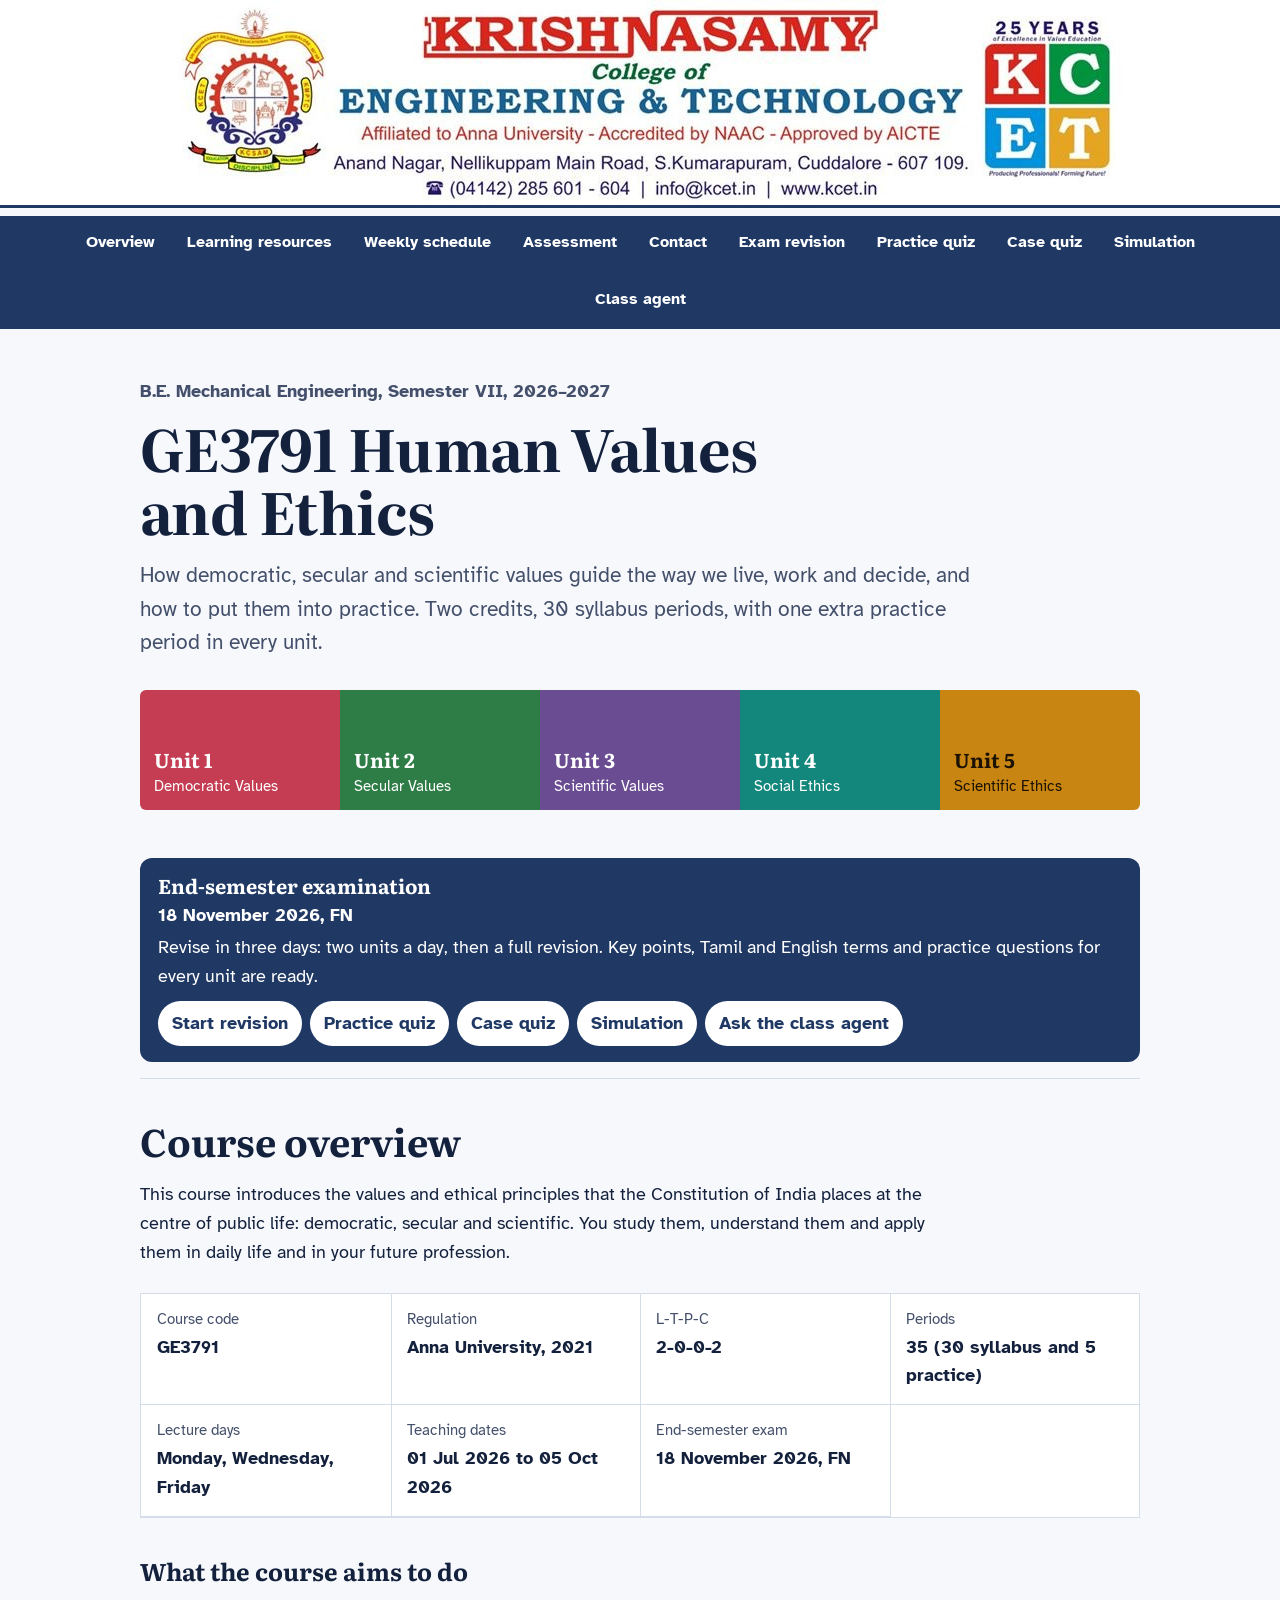
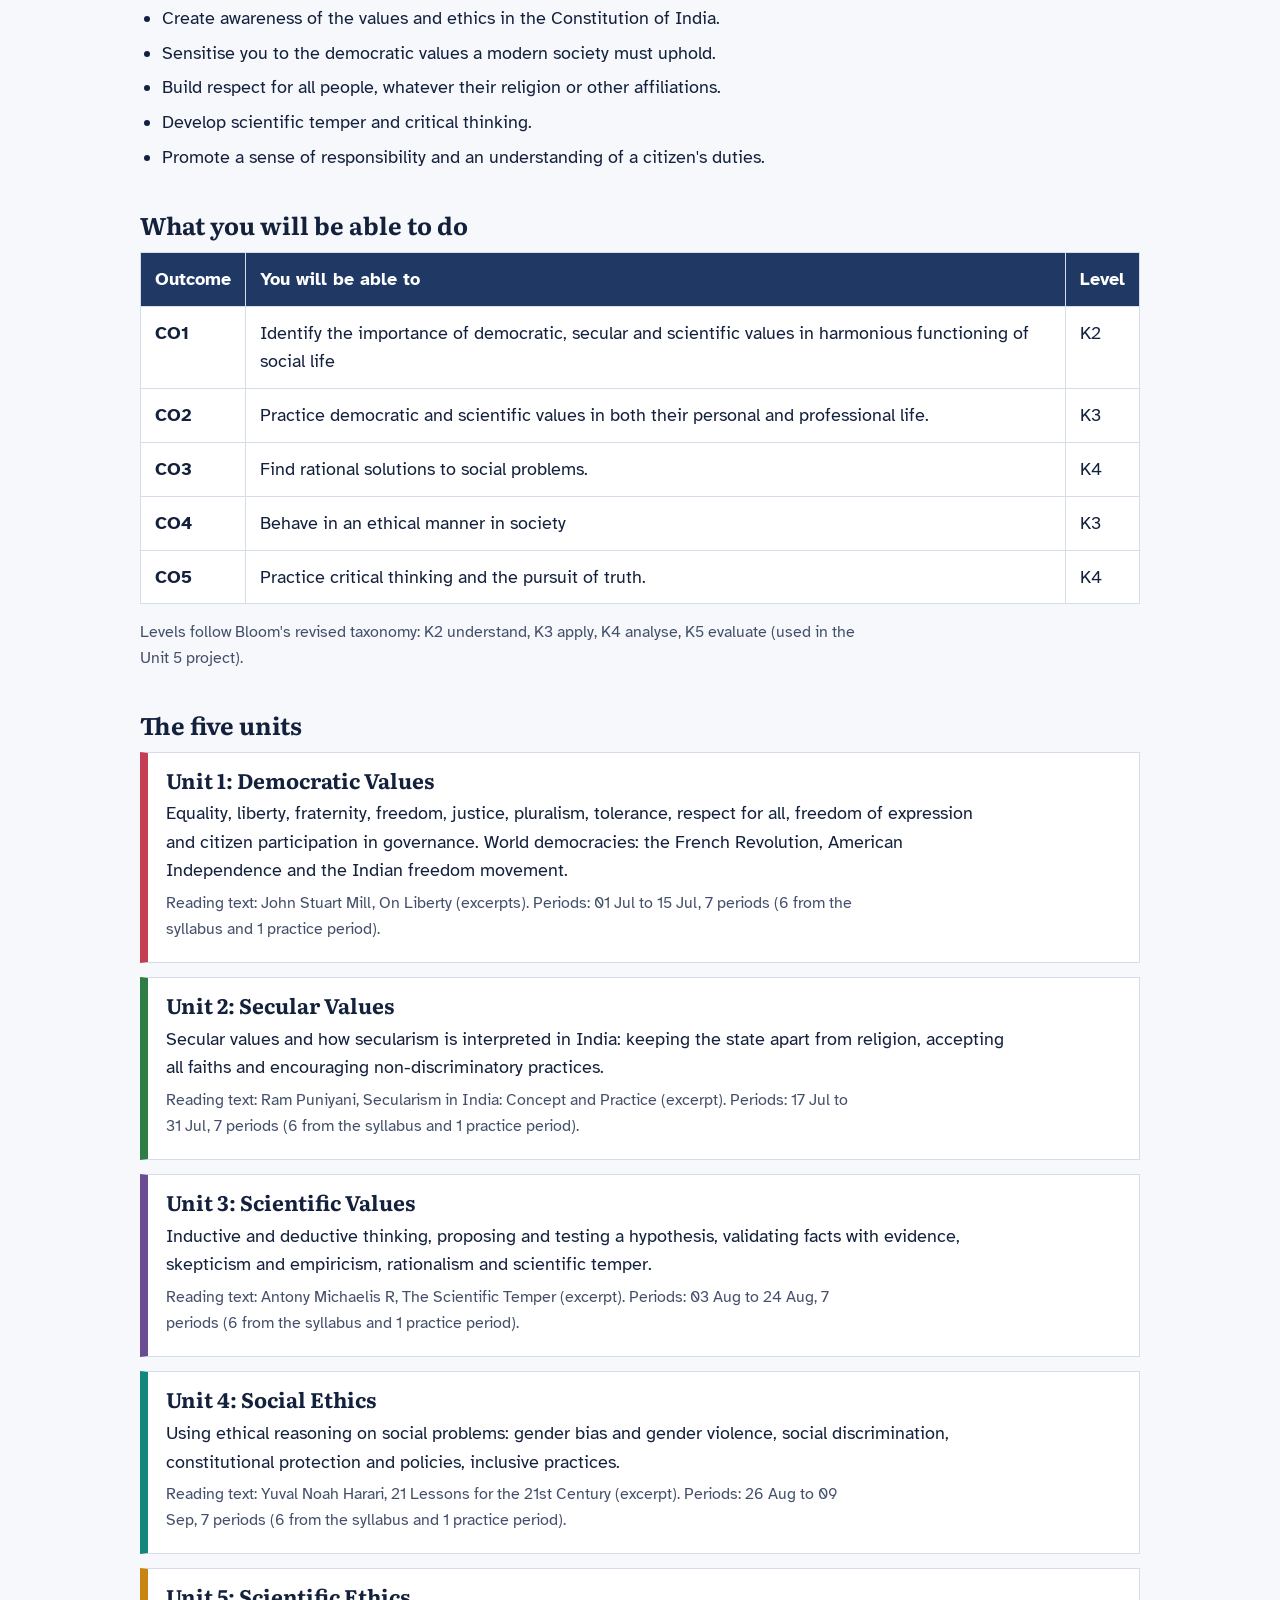
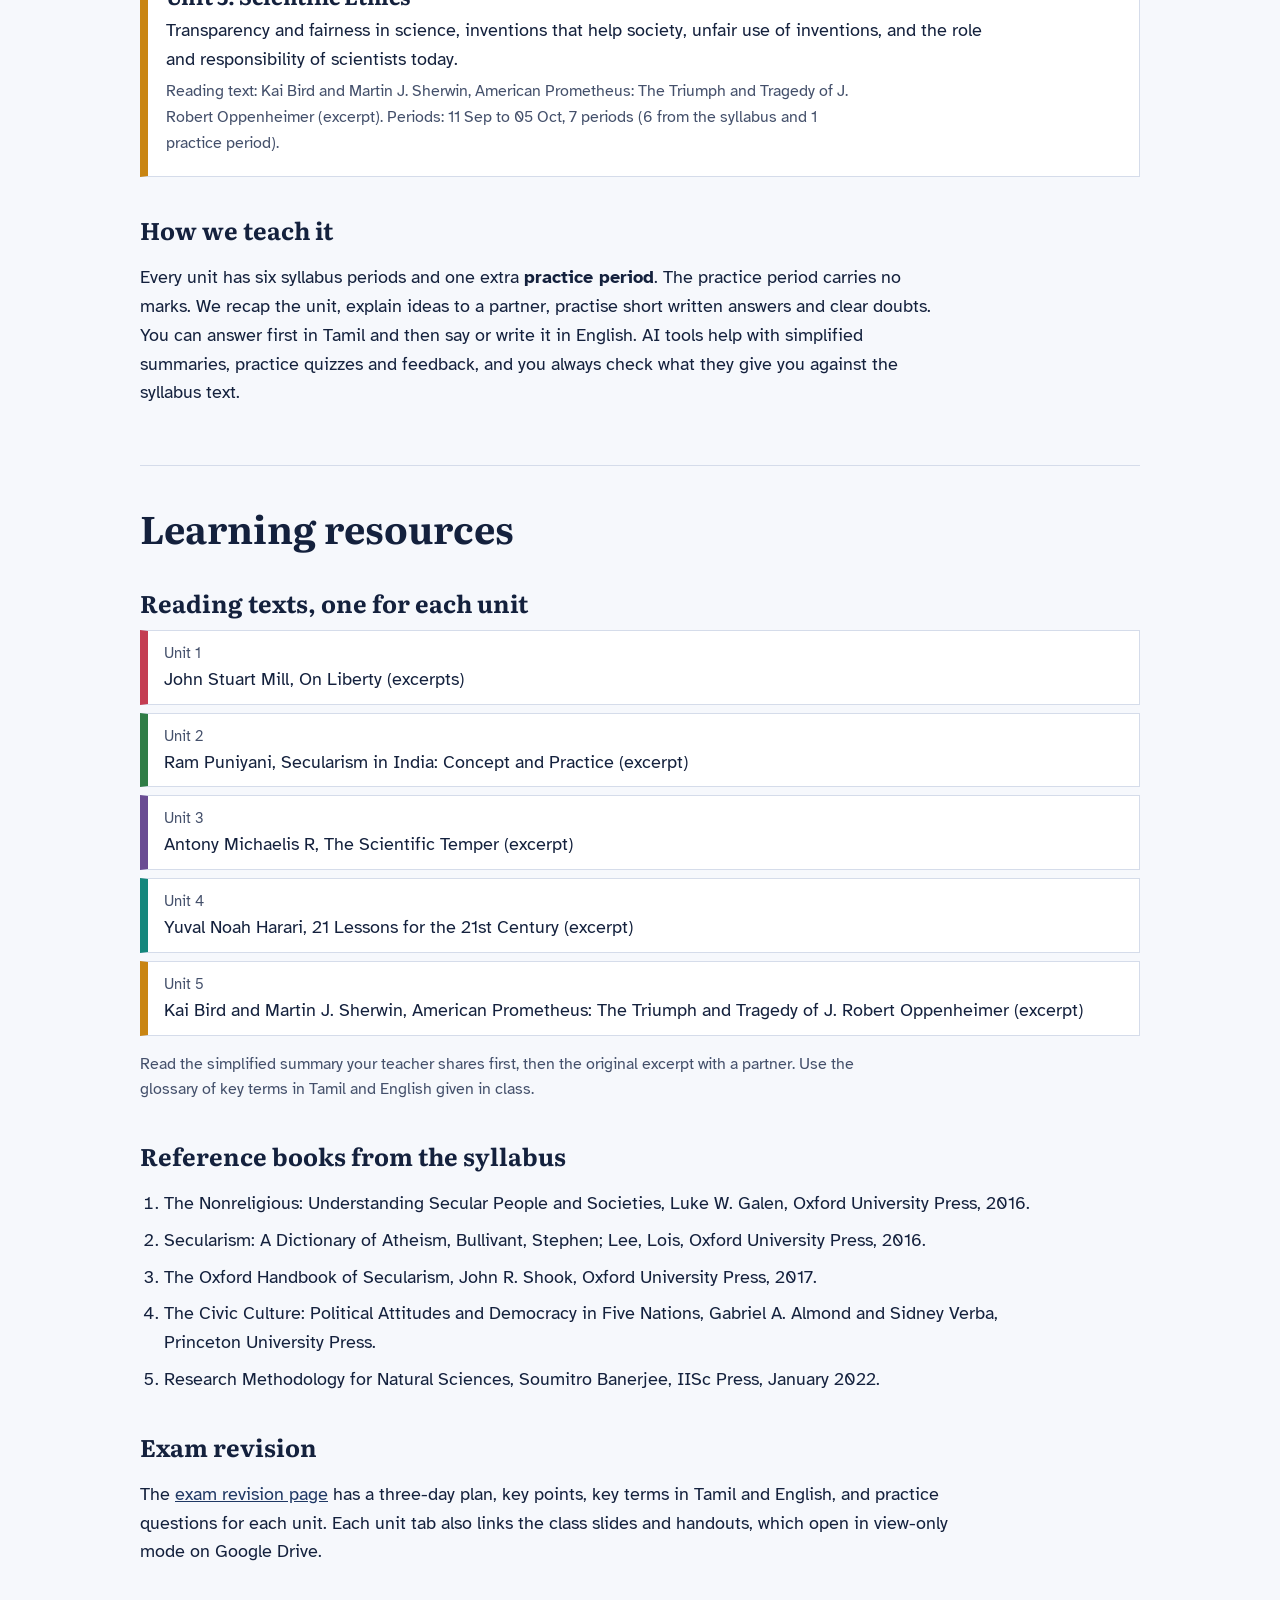
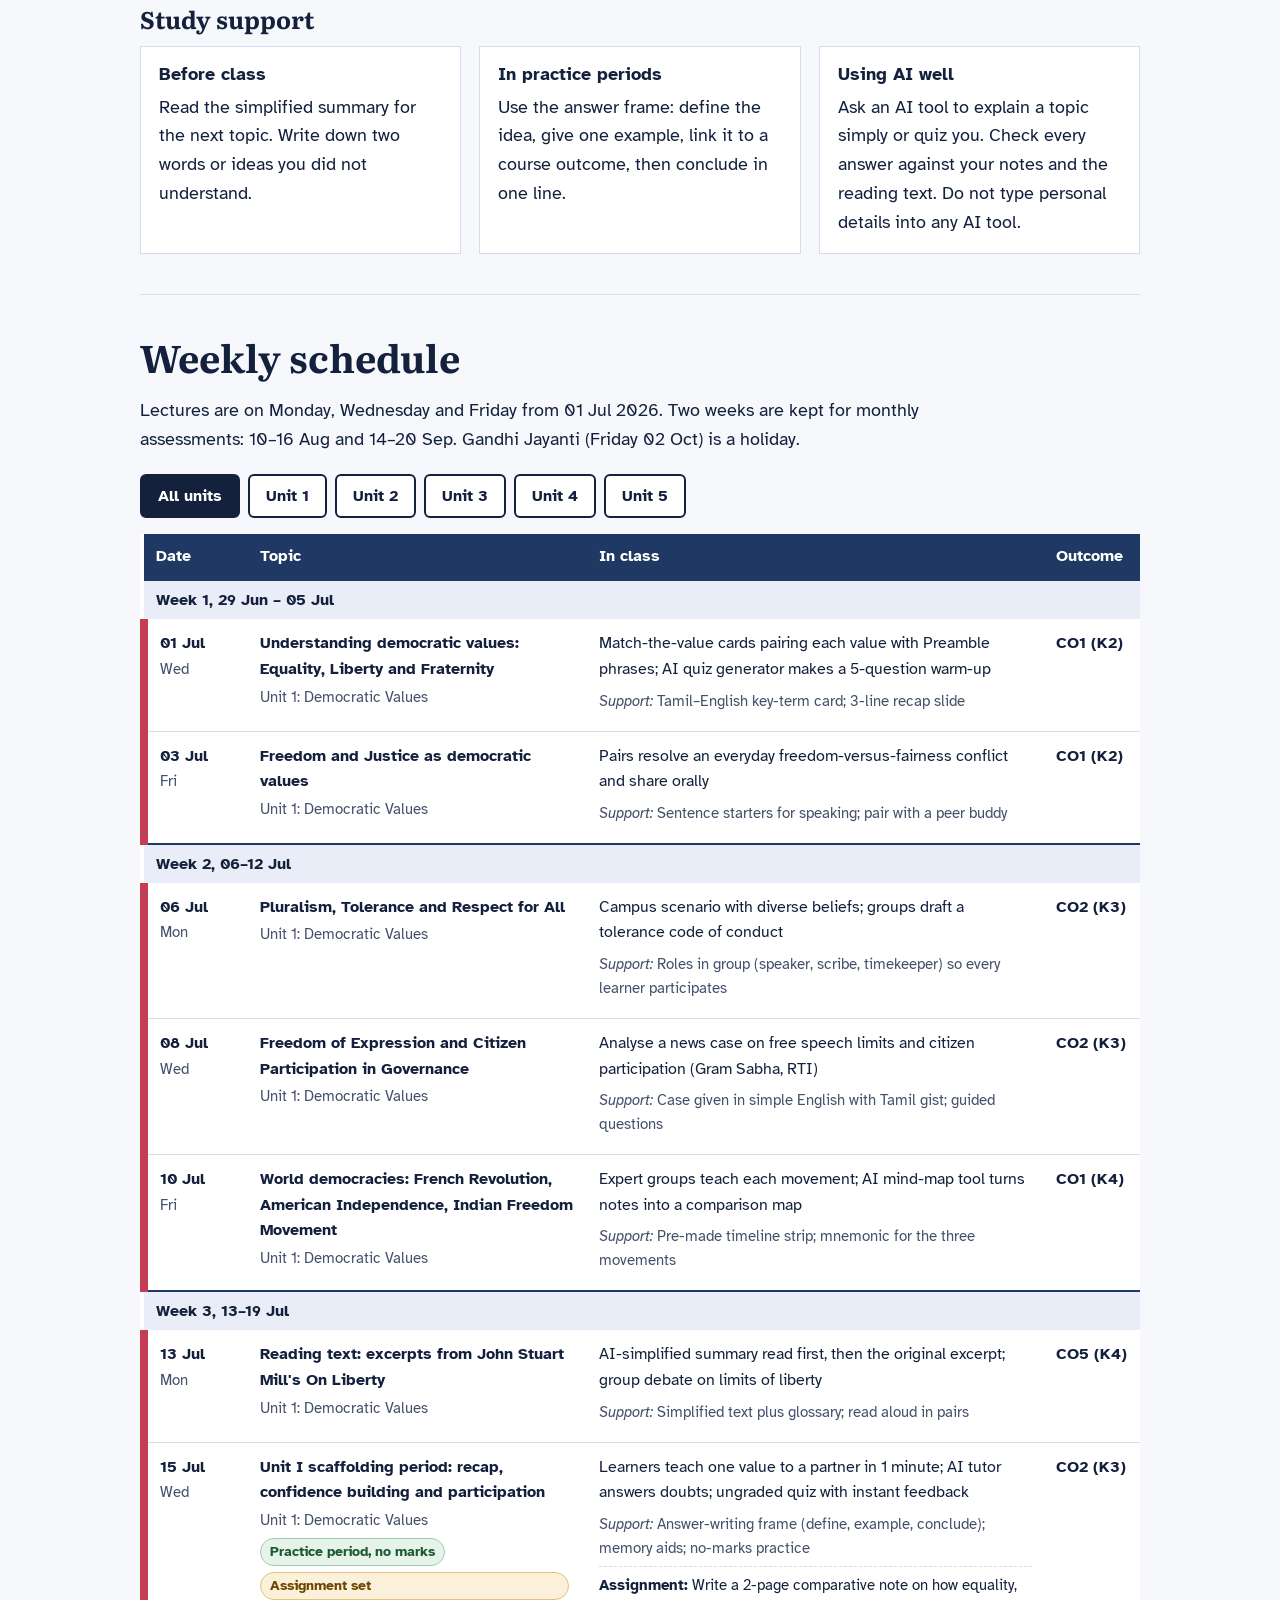
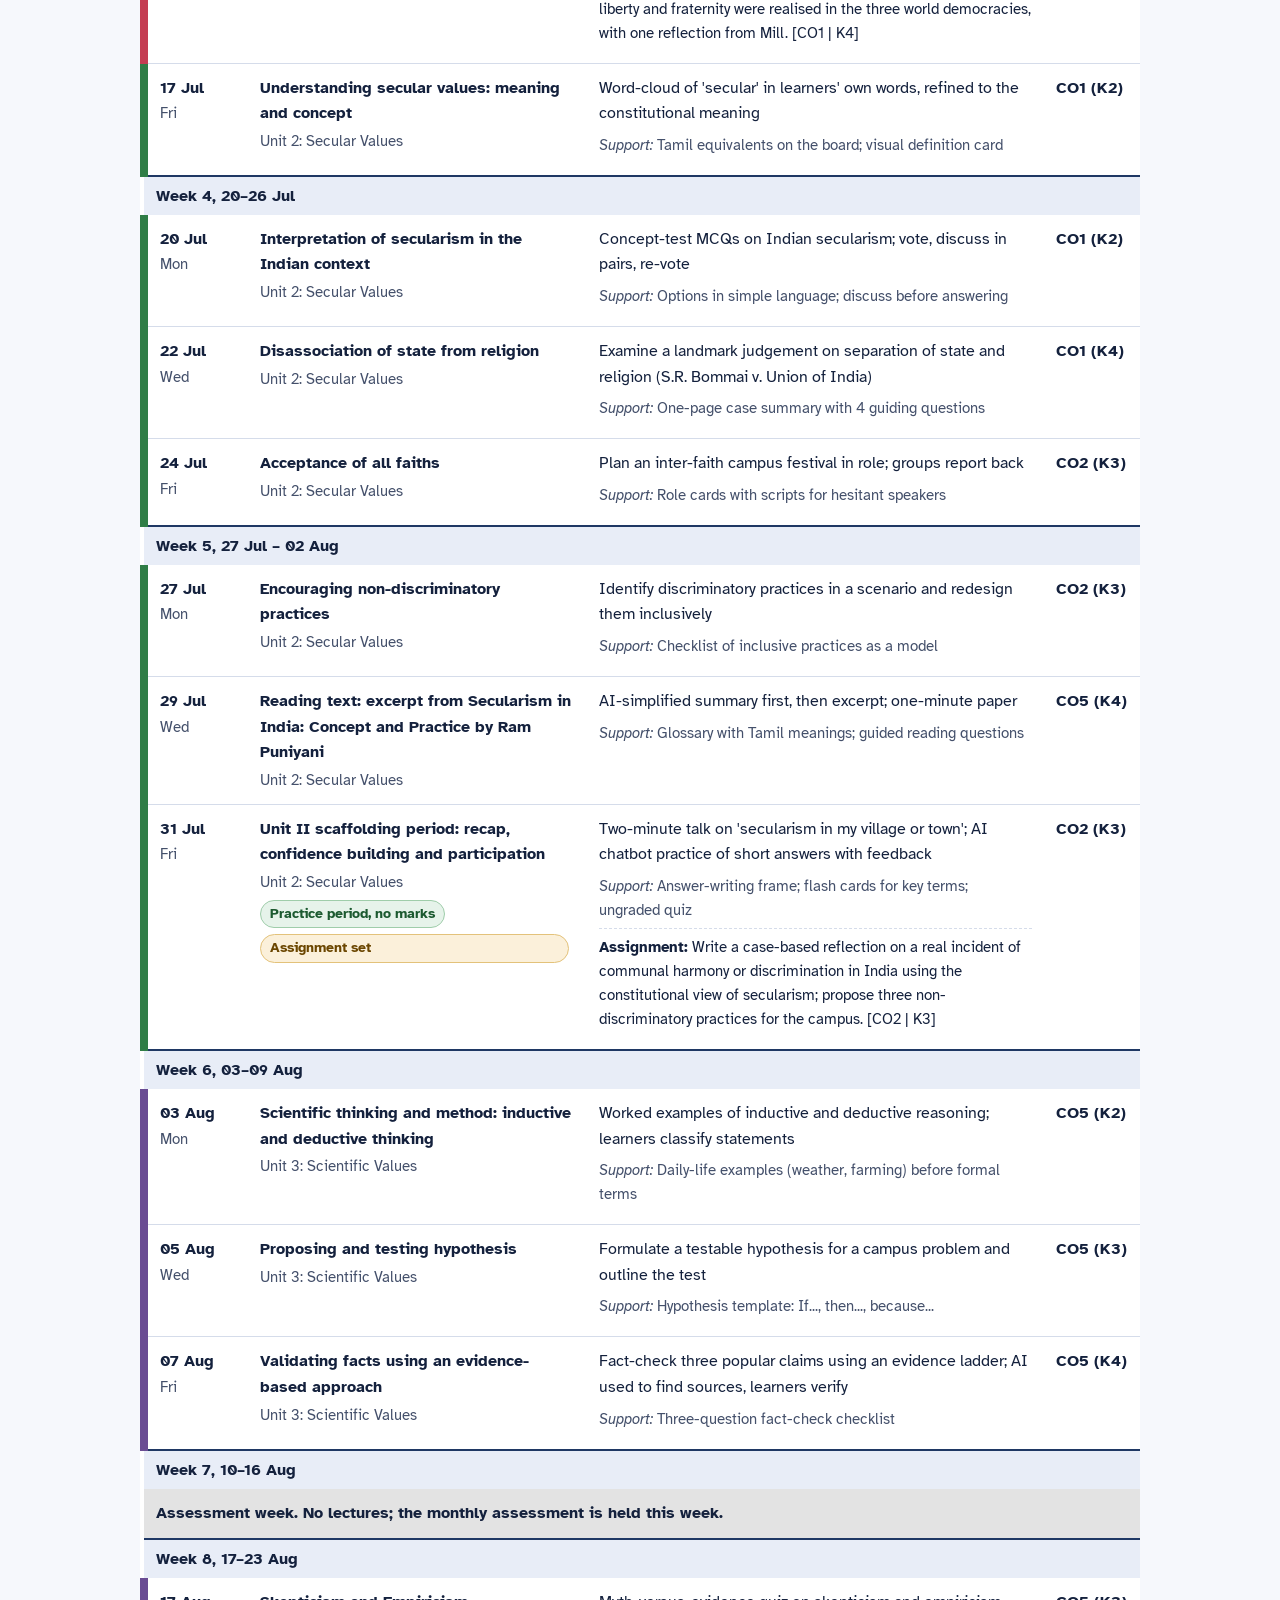
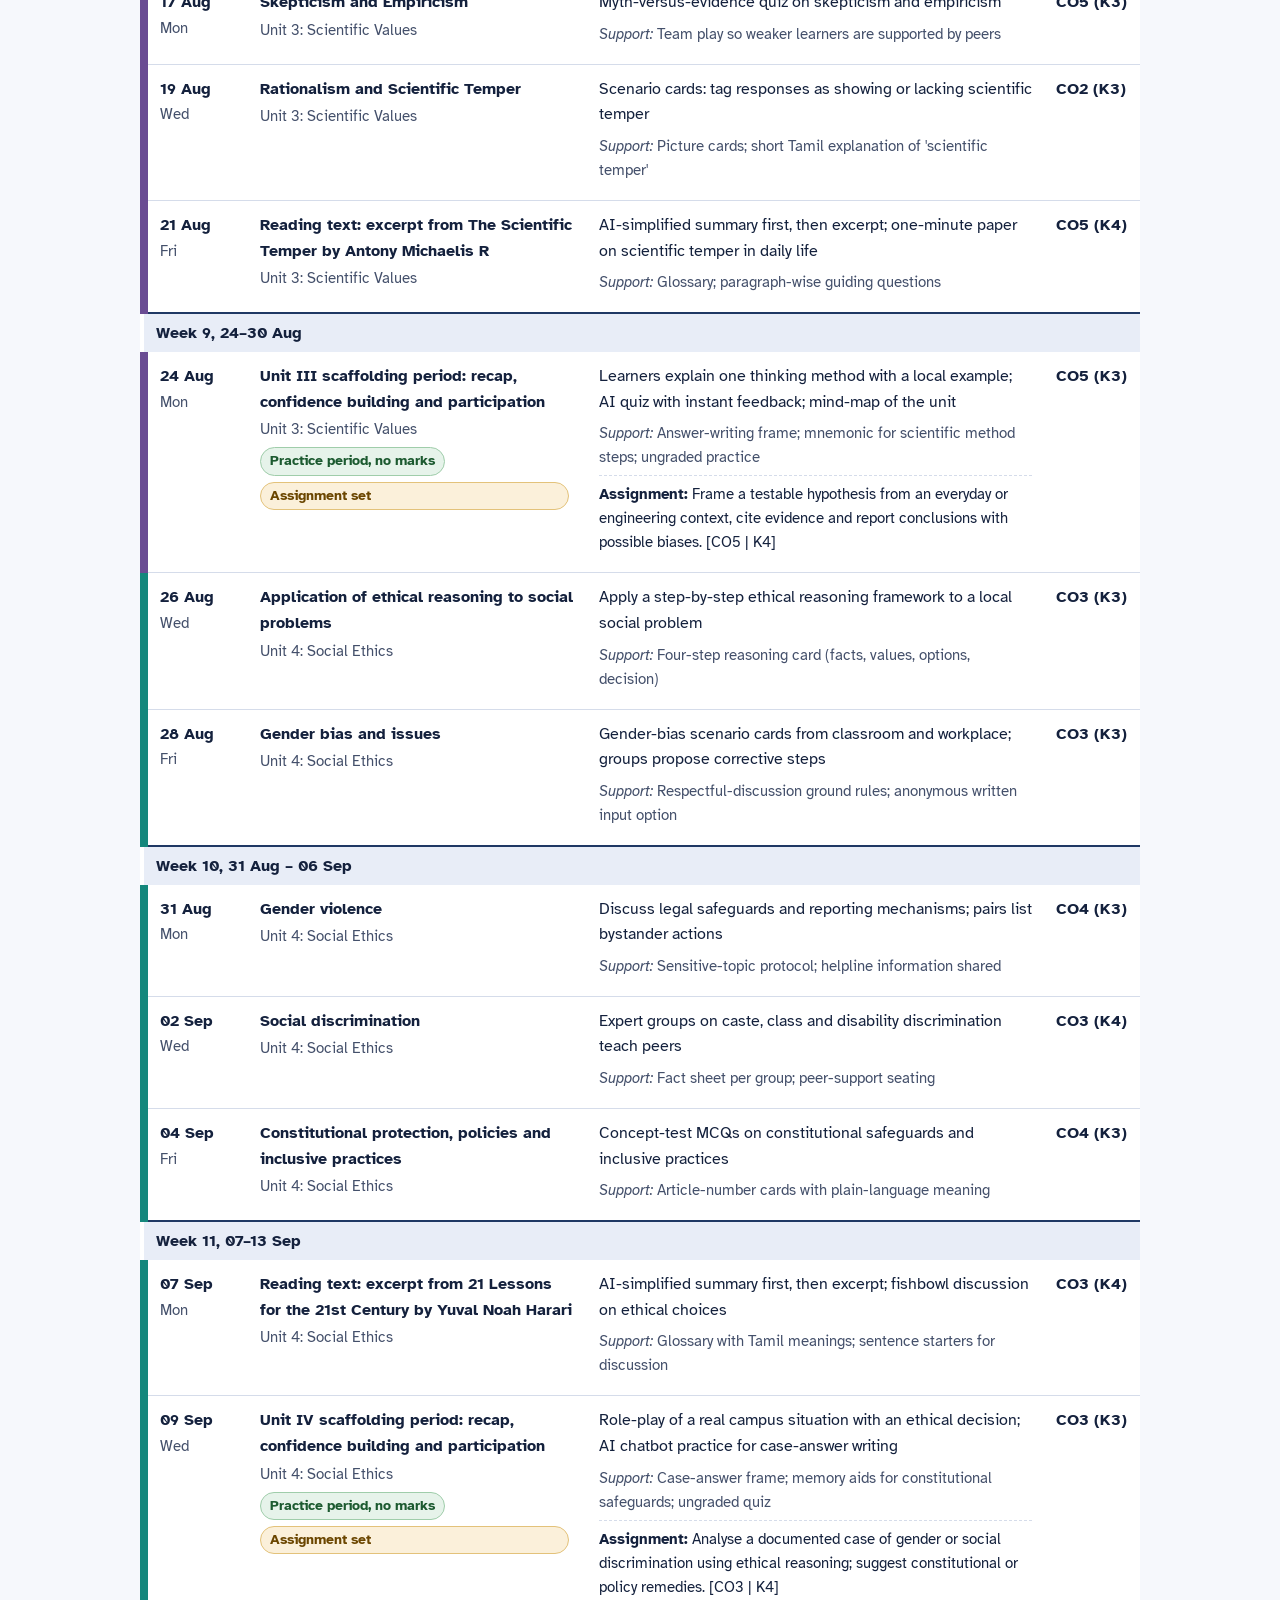
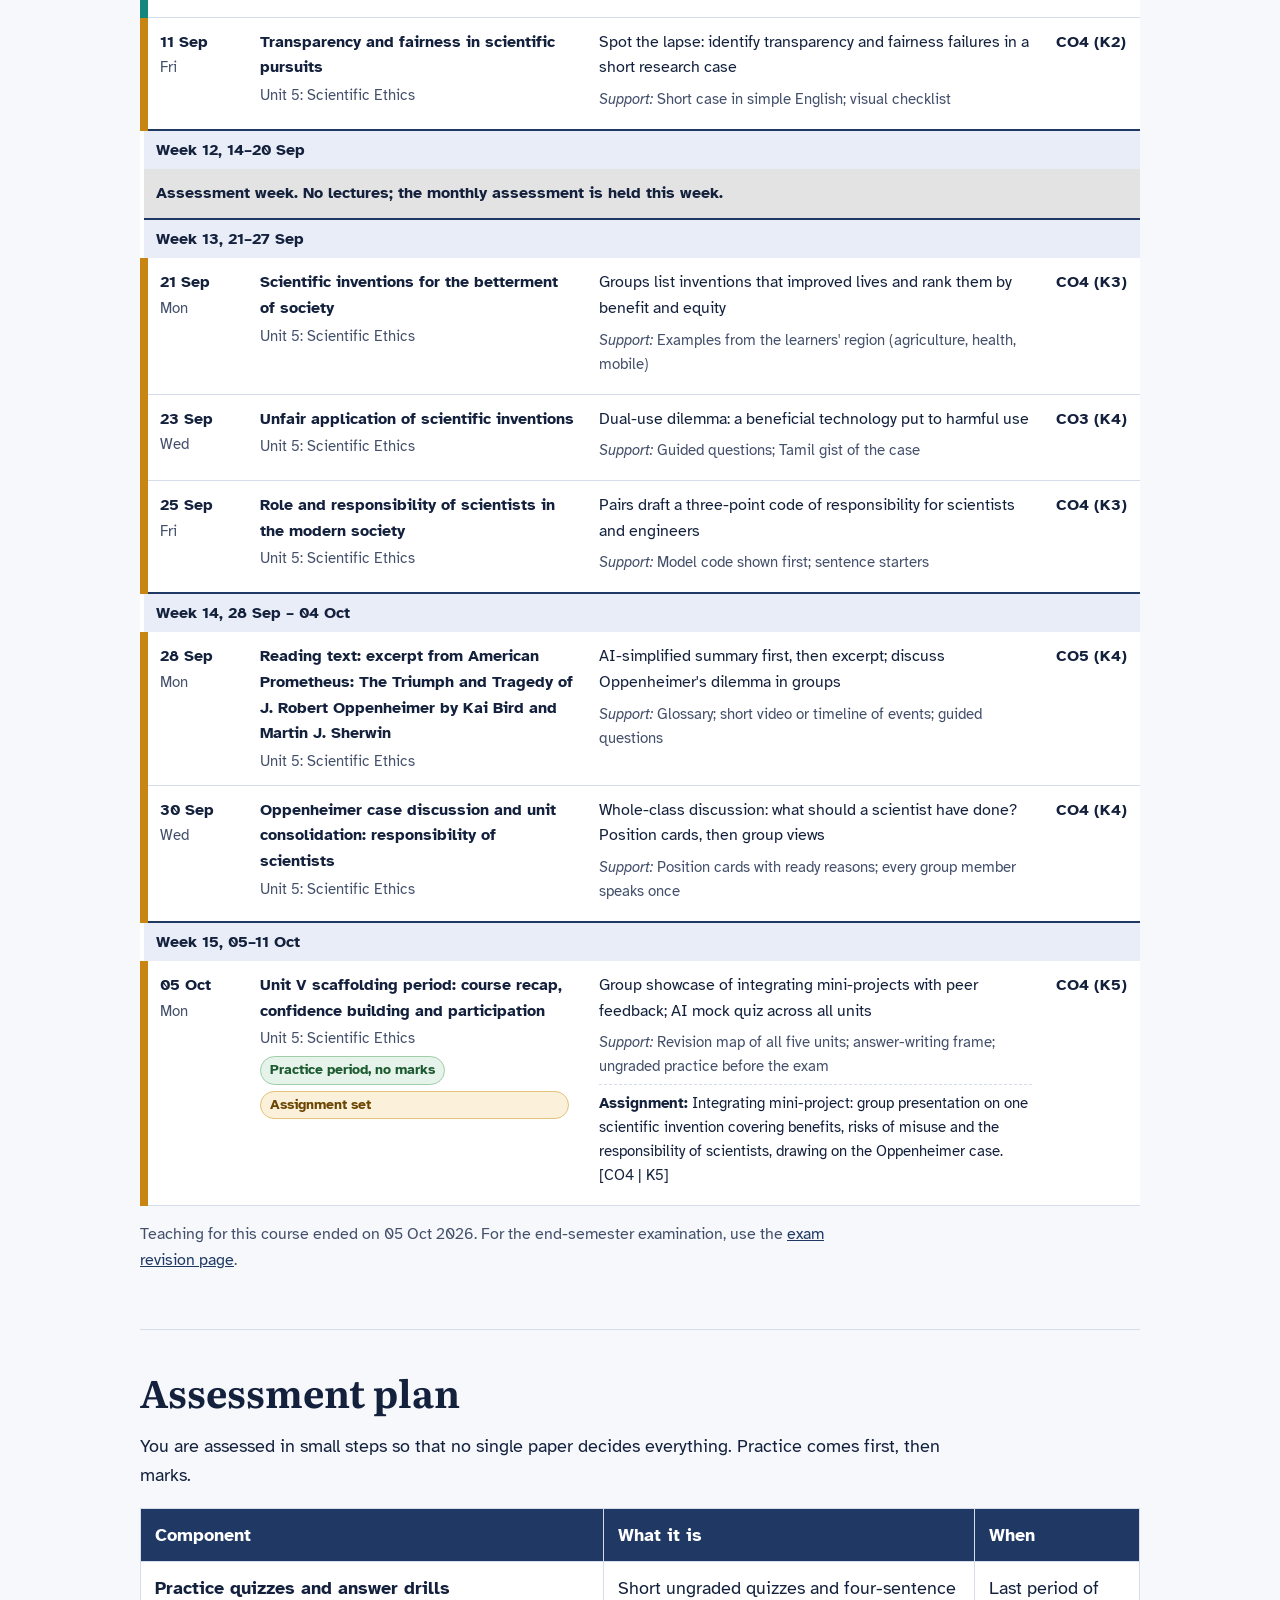
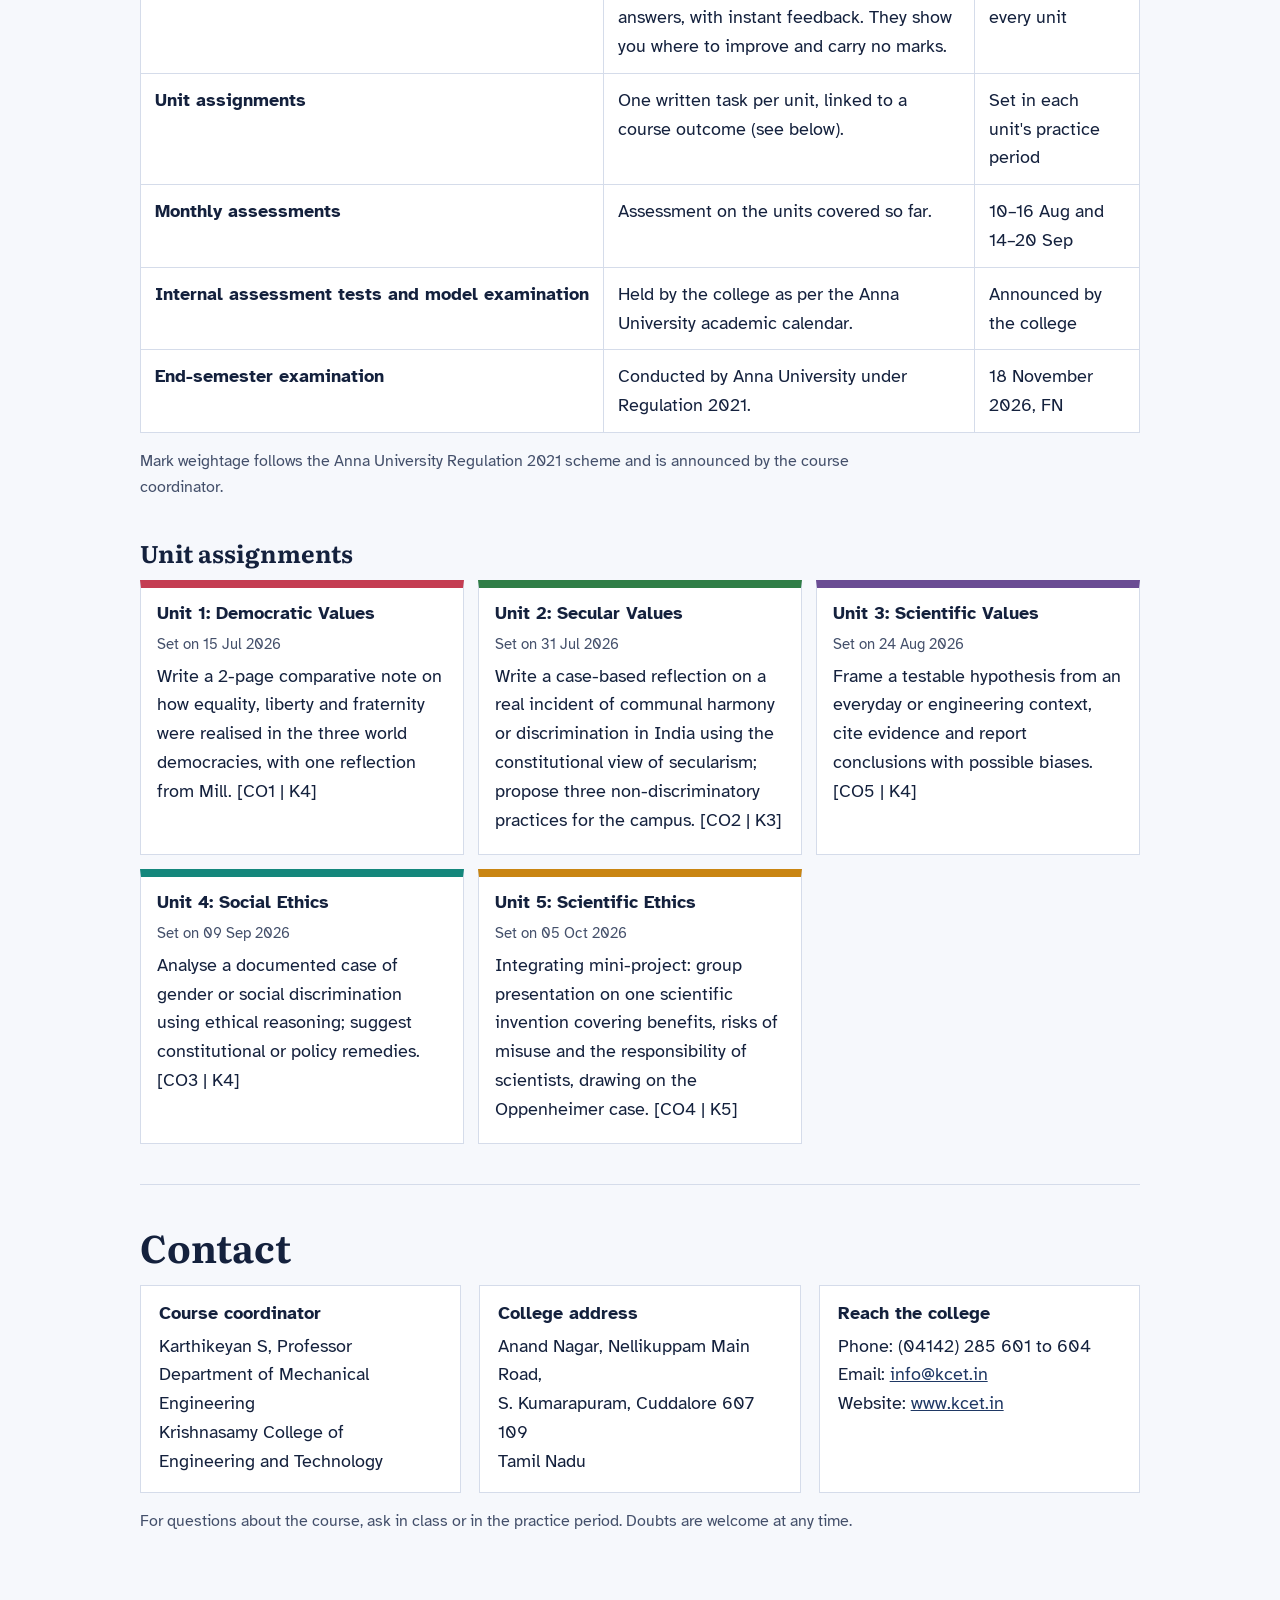
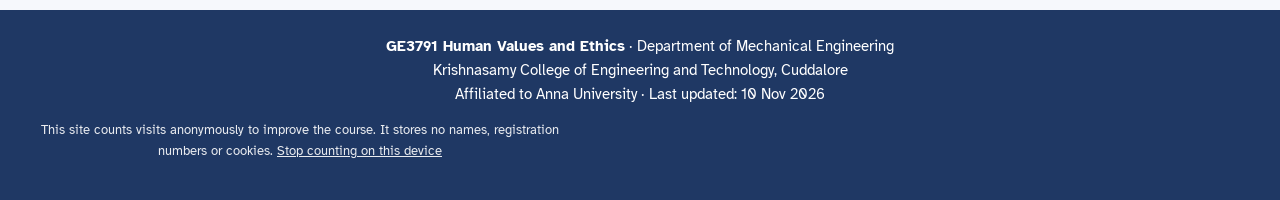
==== commit c6261a21: "Add files via upload Round 7" ====
--- a/index.html
+++ b/index.html
@@ -212,8 +212,9 @@
 </section>
 </main>
 <footer class="foot">
-  <p>GE3791 Human Values and Ethics, Department of Mechanical Engineering, Krishnasamy College of Engineering and Technology, Cuddalore. Affiliated to Anna University.</p>
-  <p>Last updated: <span id="upd">10 Nov 2026</span></p>
+  <p><strong>GE3791 Human Values and Ethics</strong> &middot; Department of Mechanical Engineering</p>
+  <p>Krishnasamy College of Engineering and Technology, Cuddalore</p>
+  <p>Affiliated to Anna University &middot; Last updated: <span id="upd">10 Nov 2026</span></p>
 </footer>
 <script src="site-config.js?v=20261111b"></script>
 <script src="track.js?v=20261111b"></script>
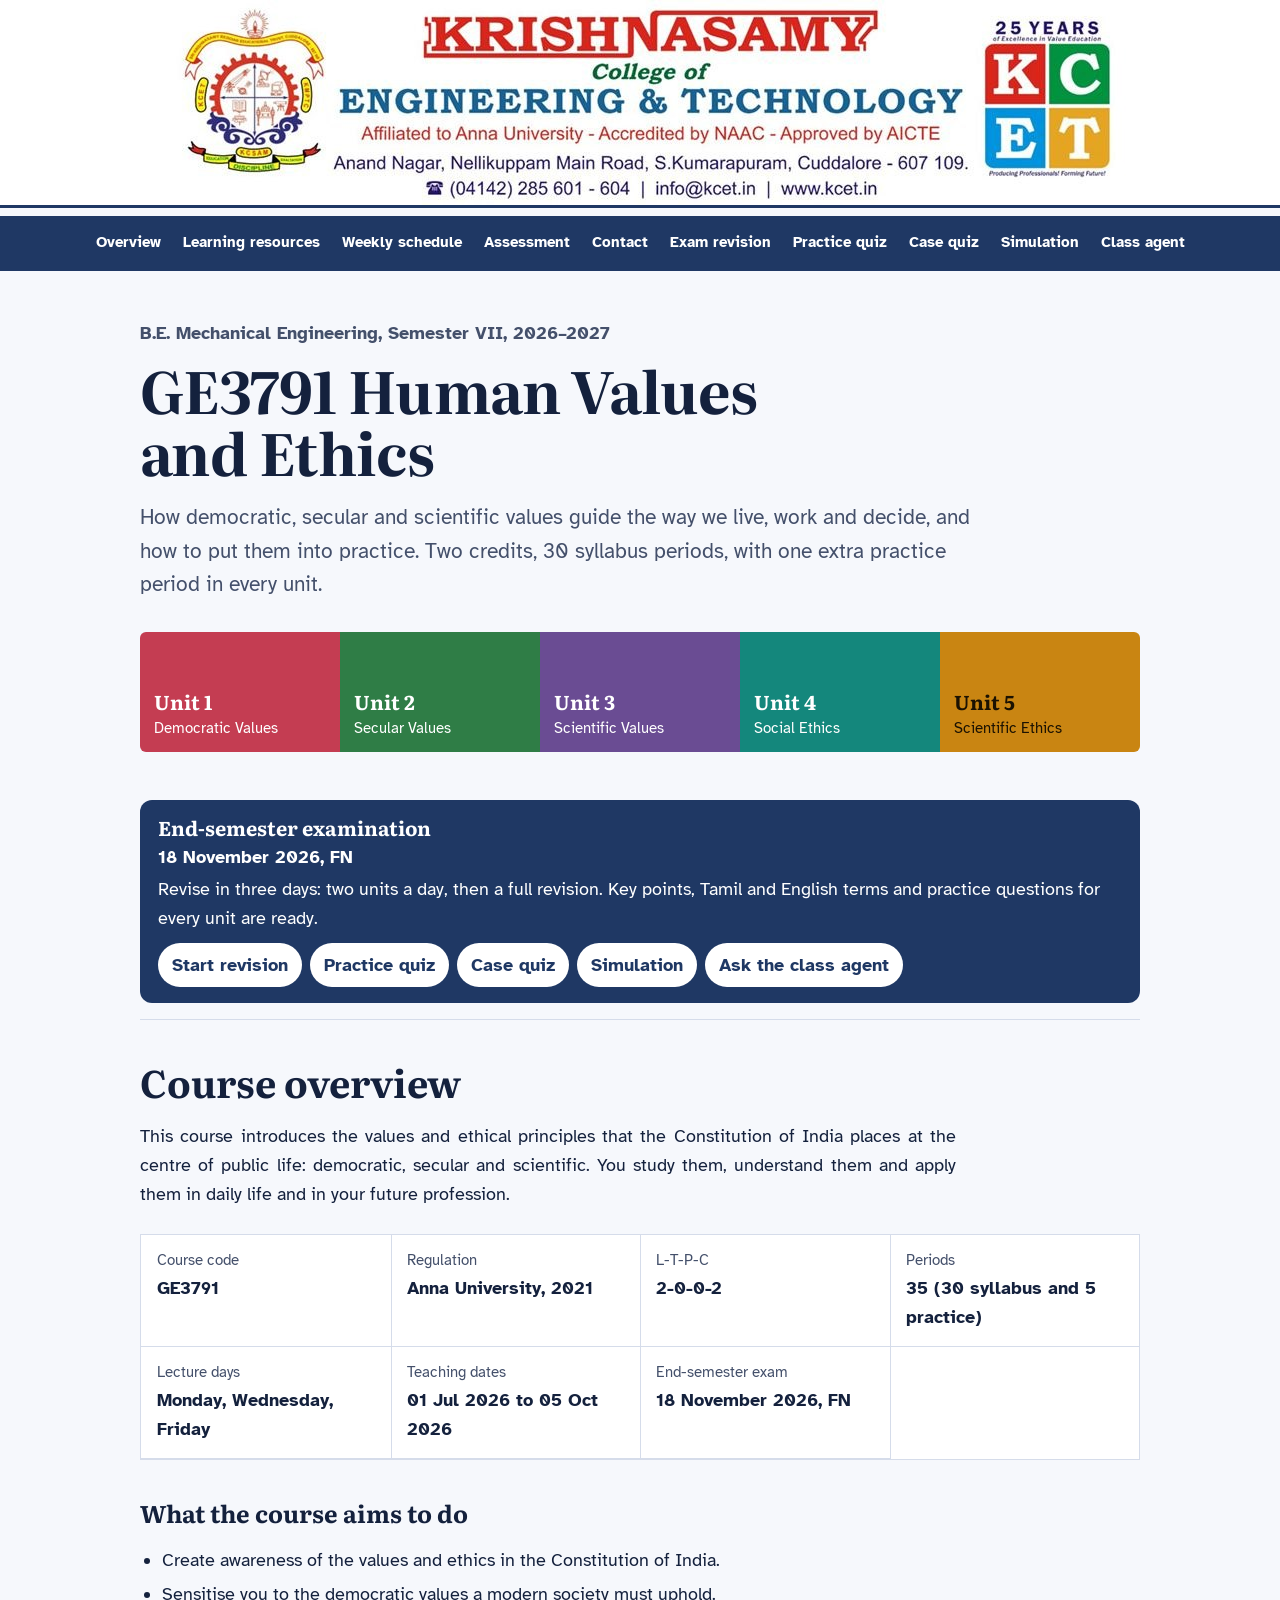
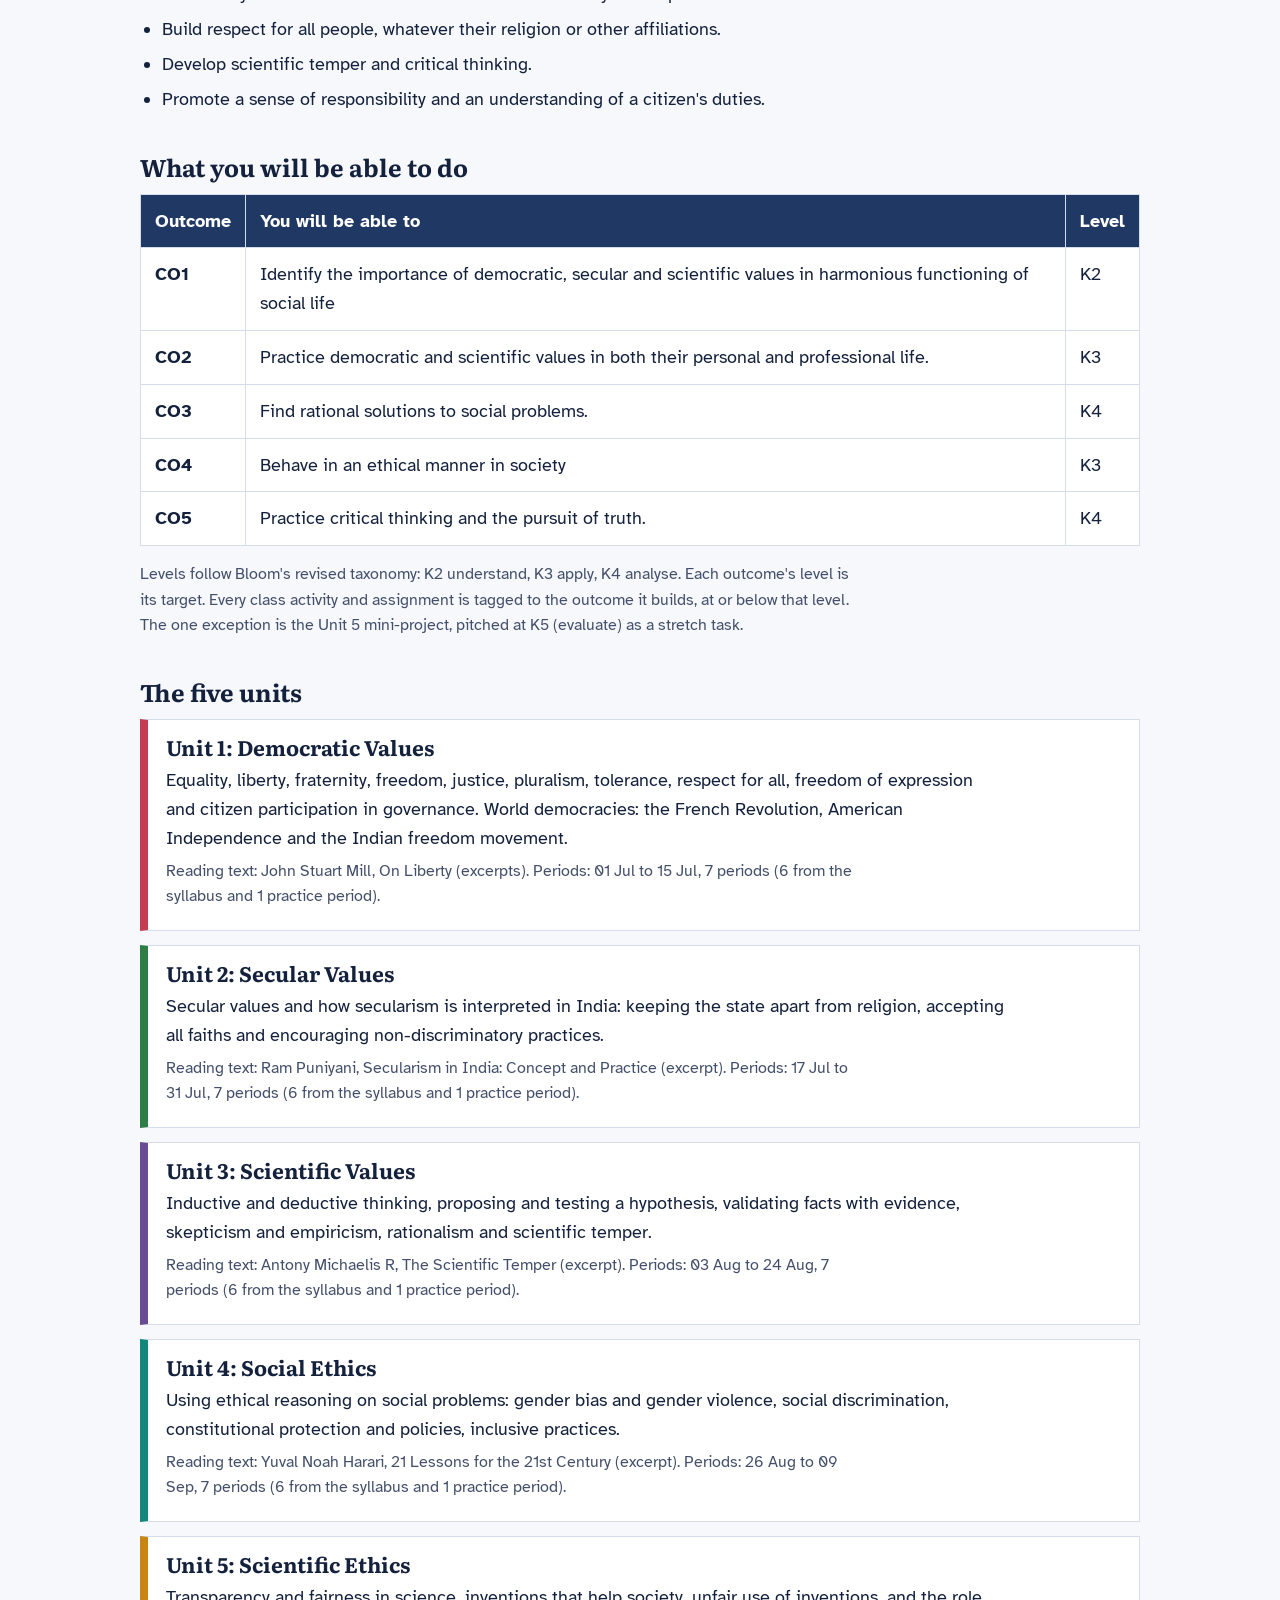
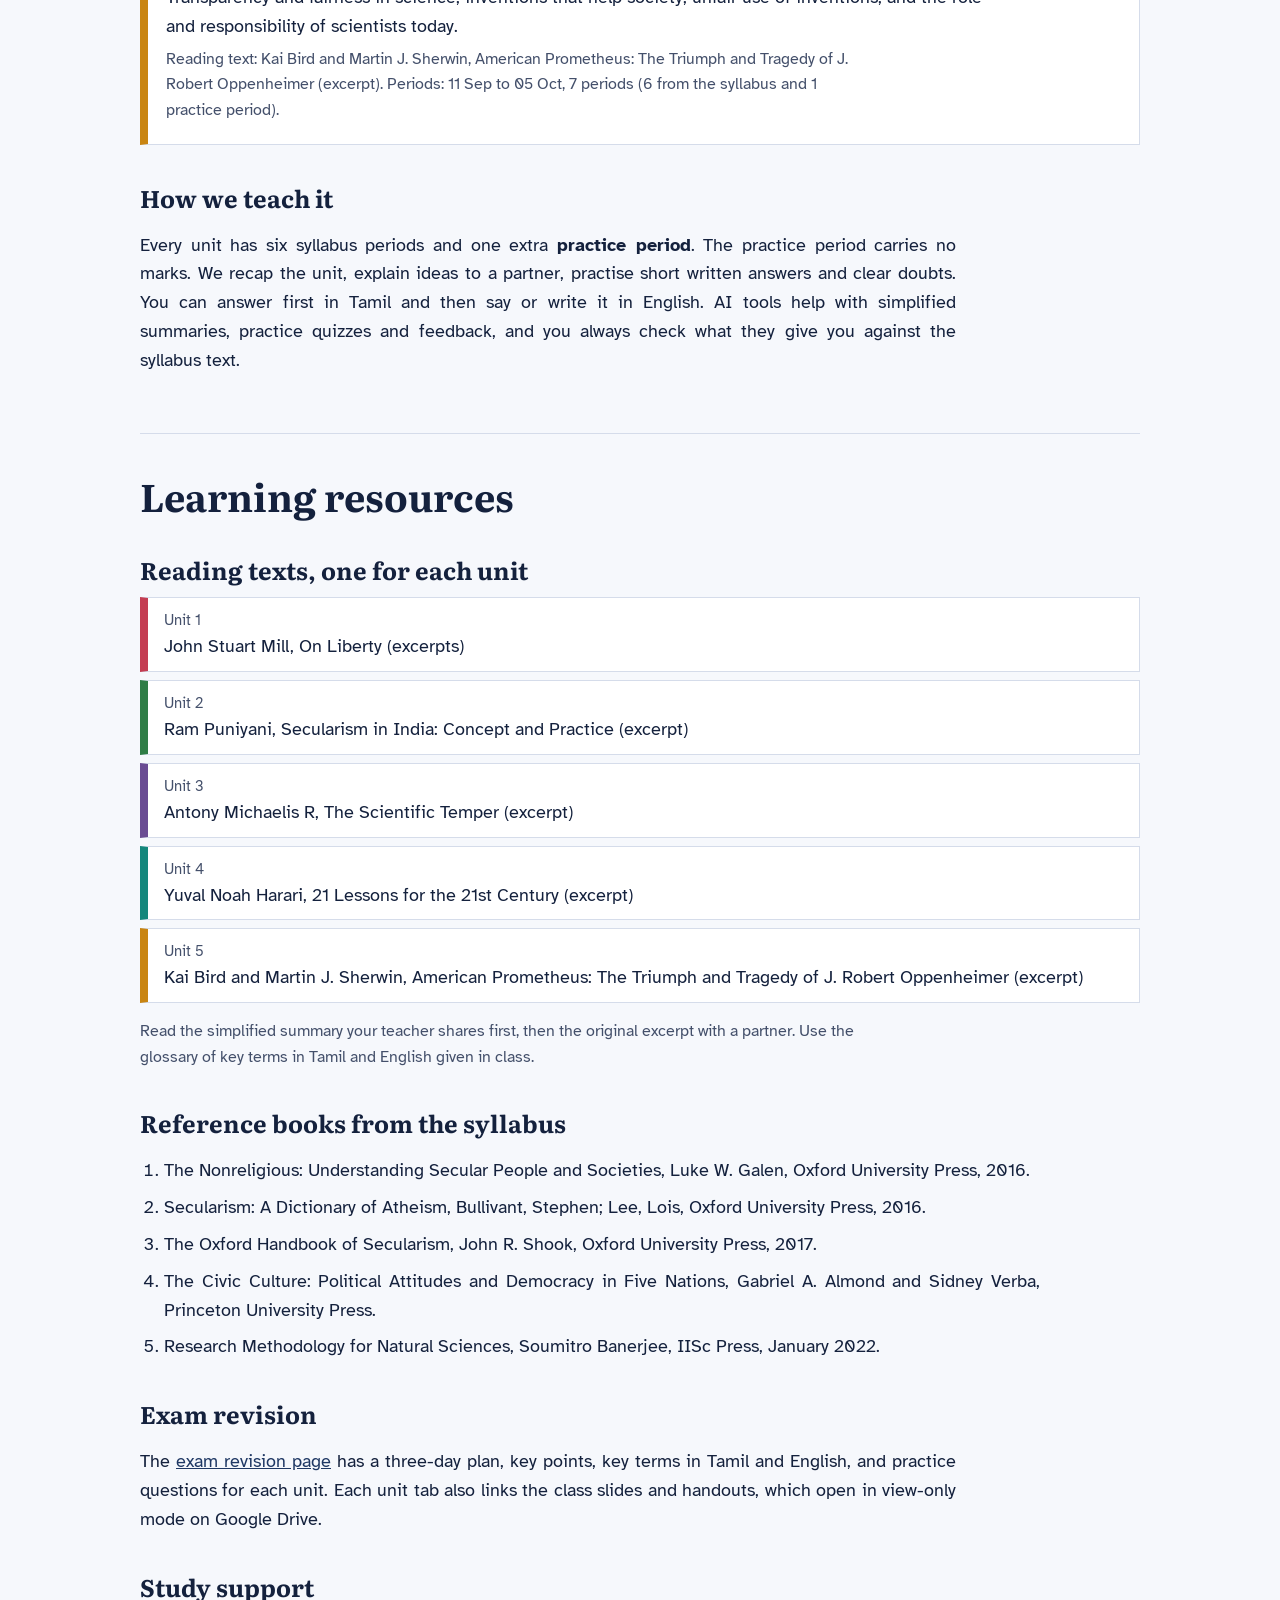
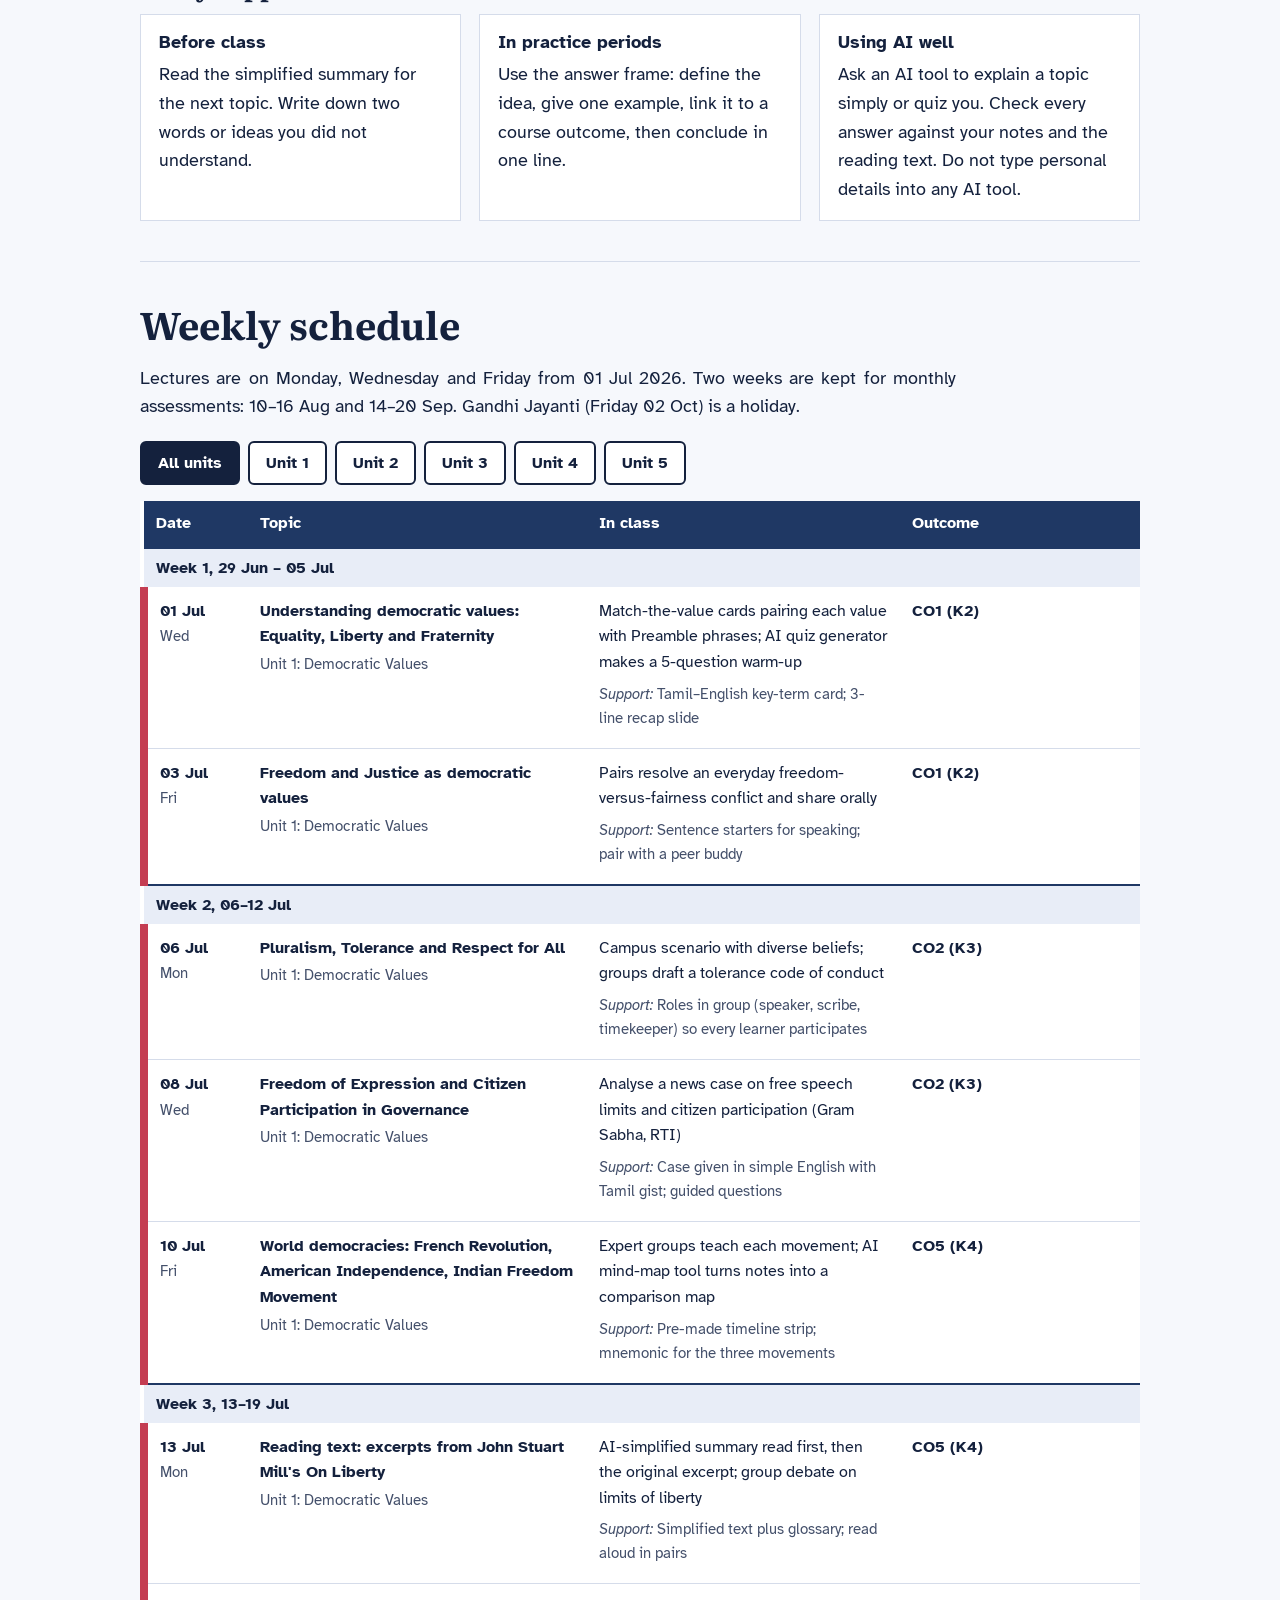
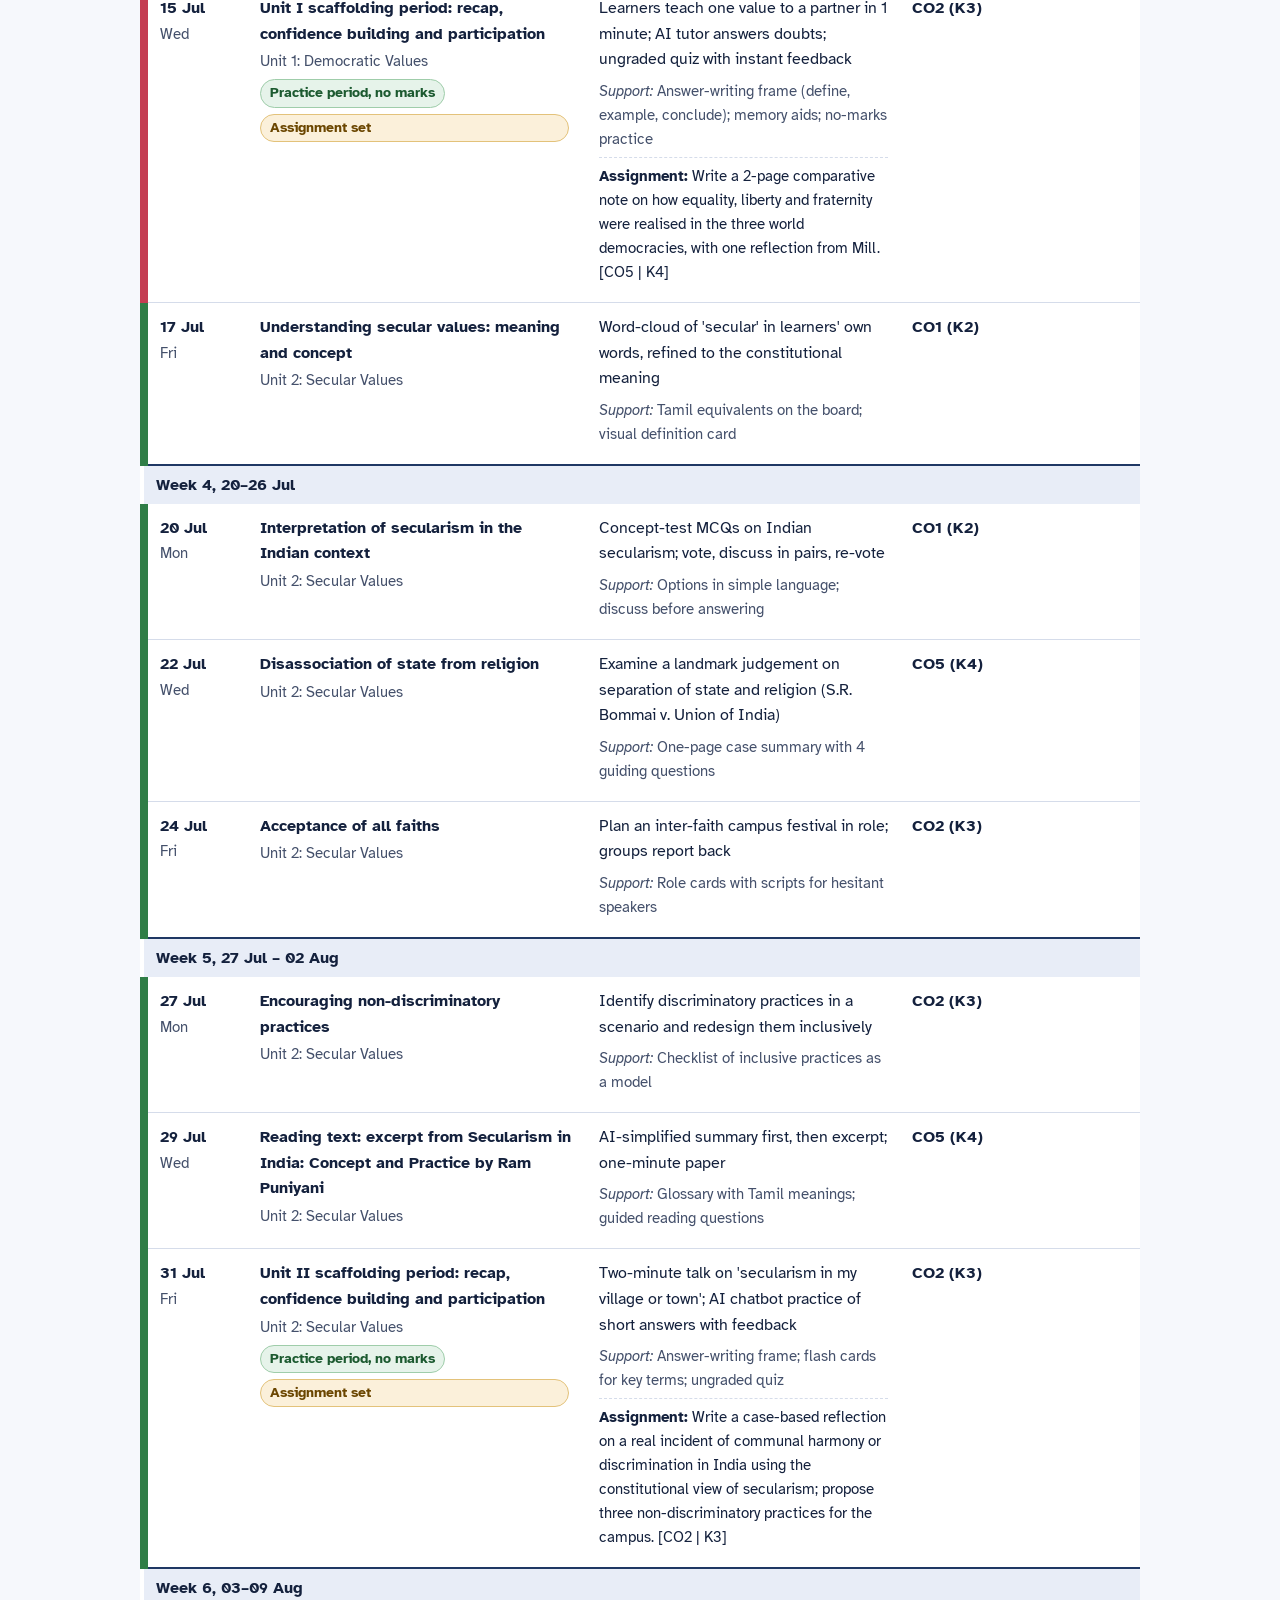
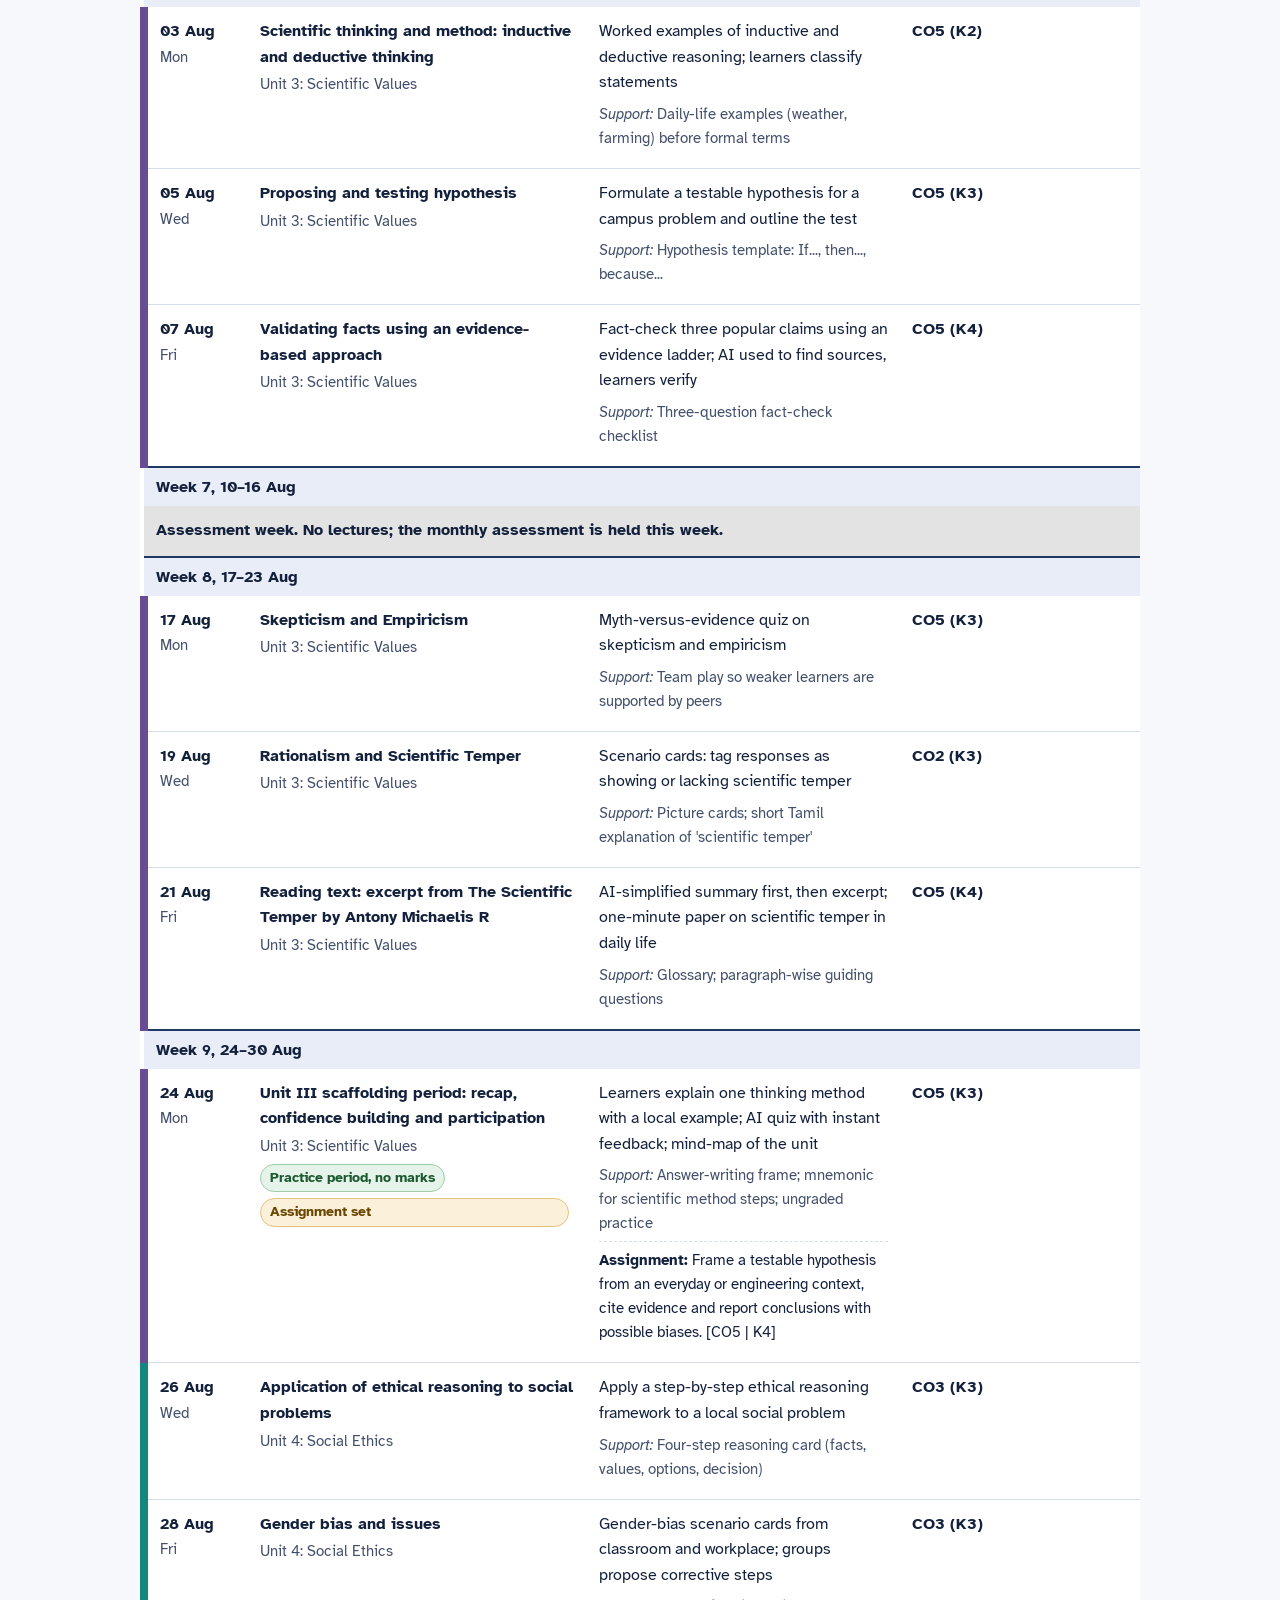
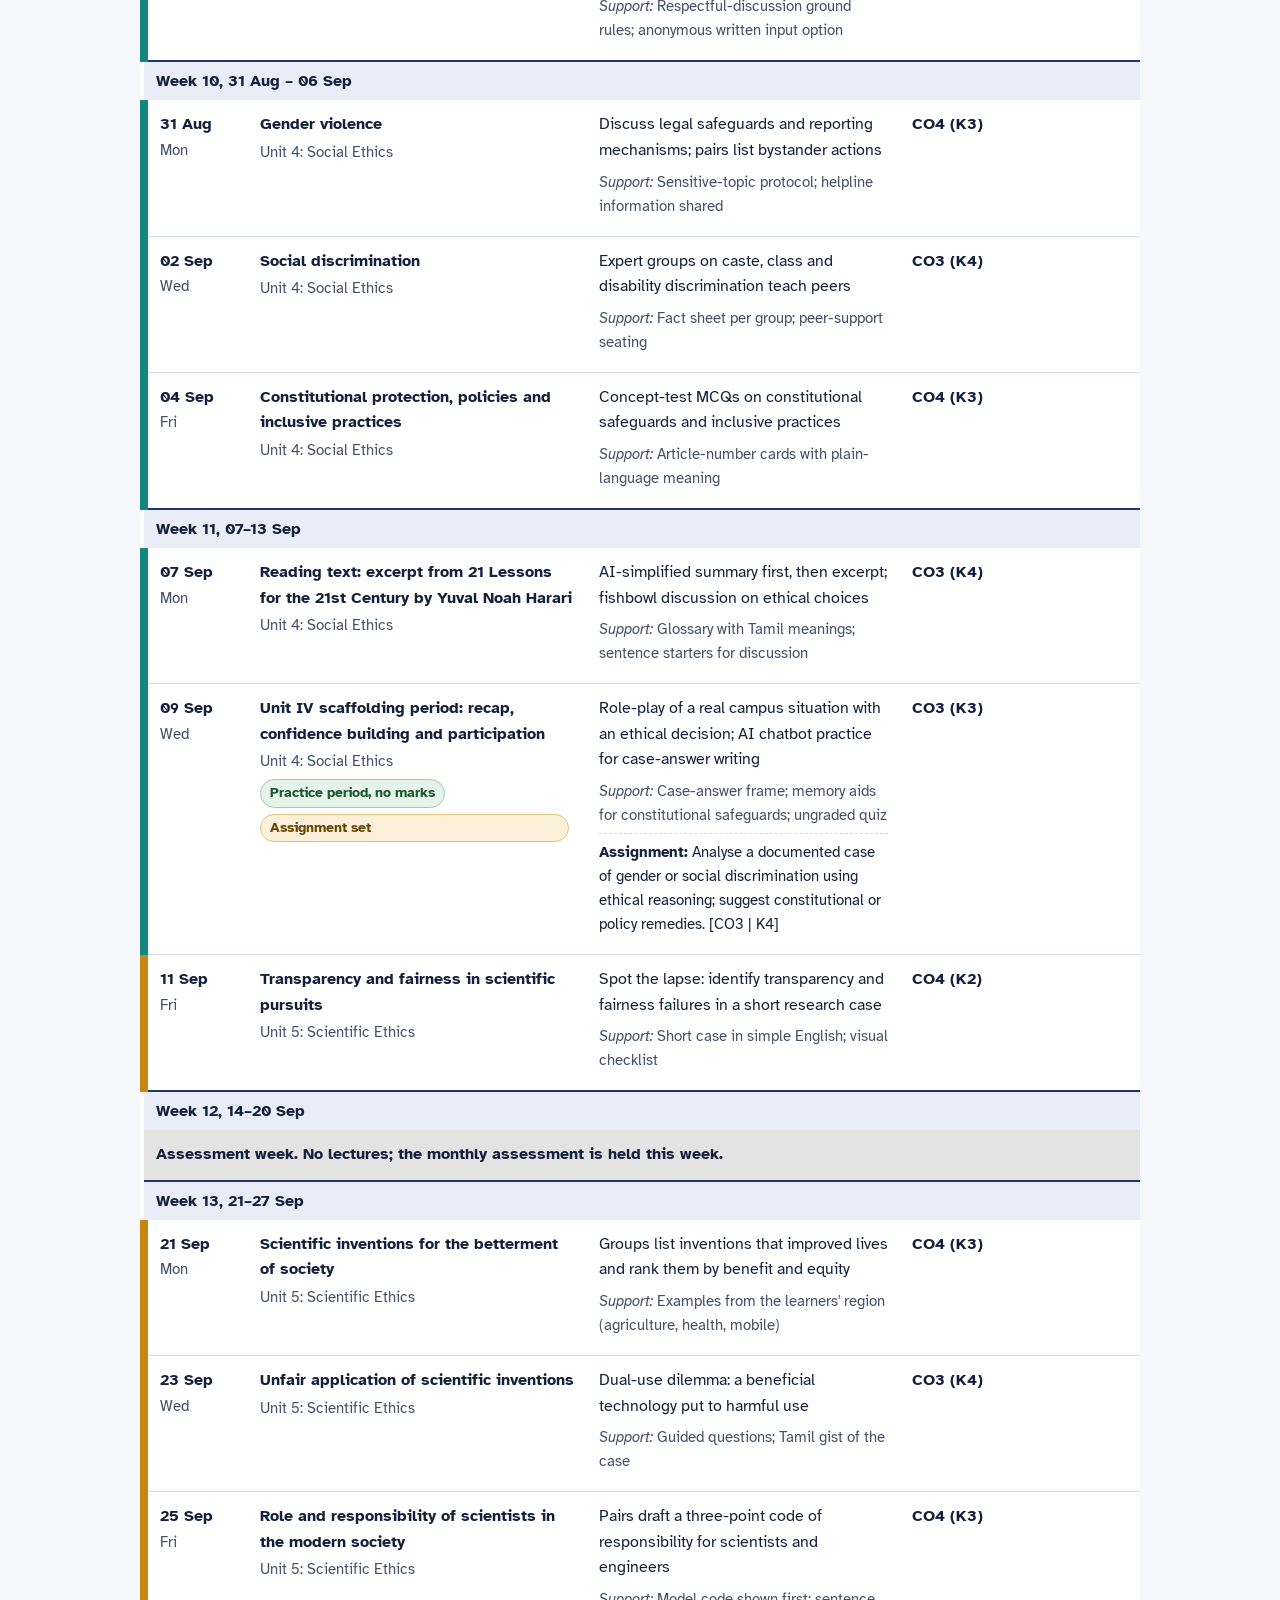
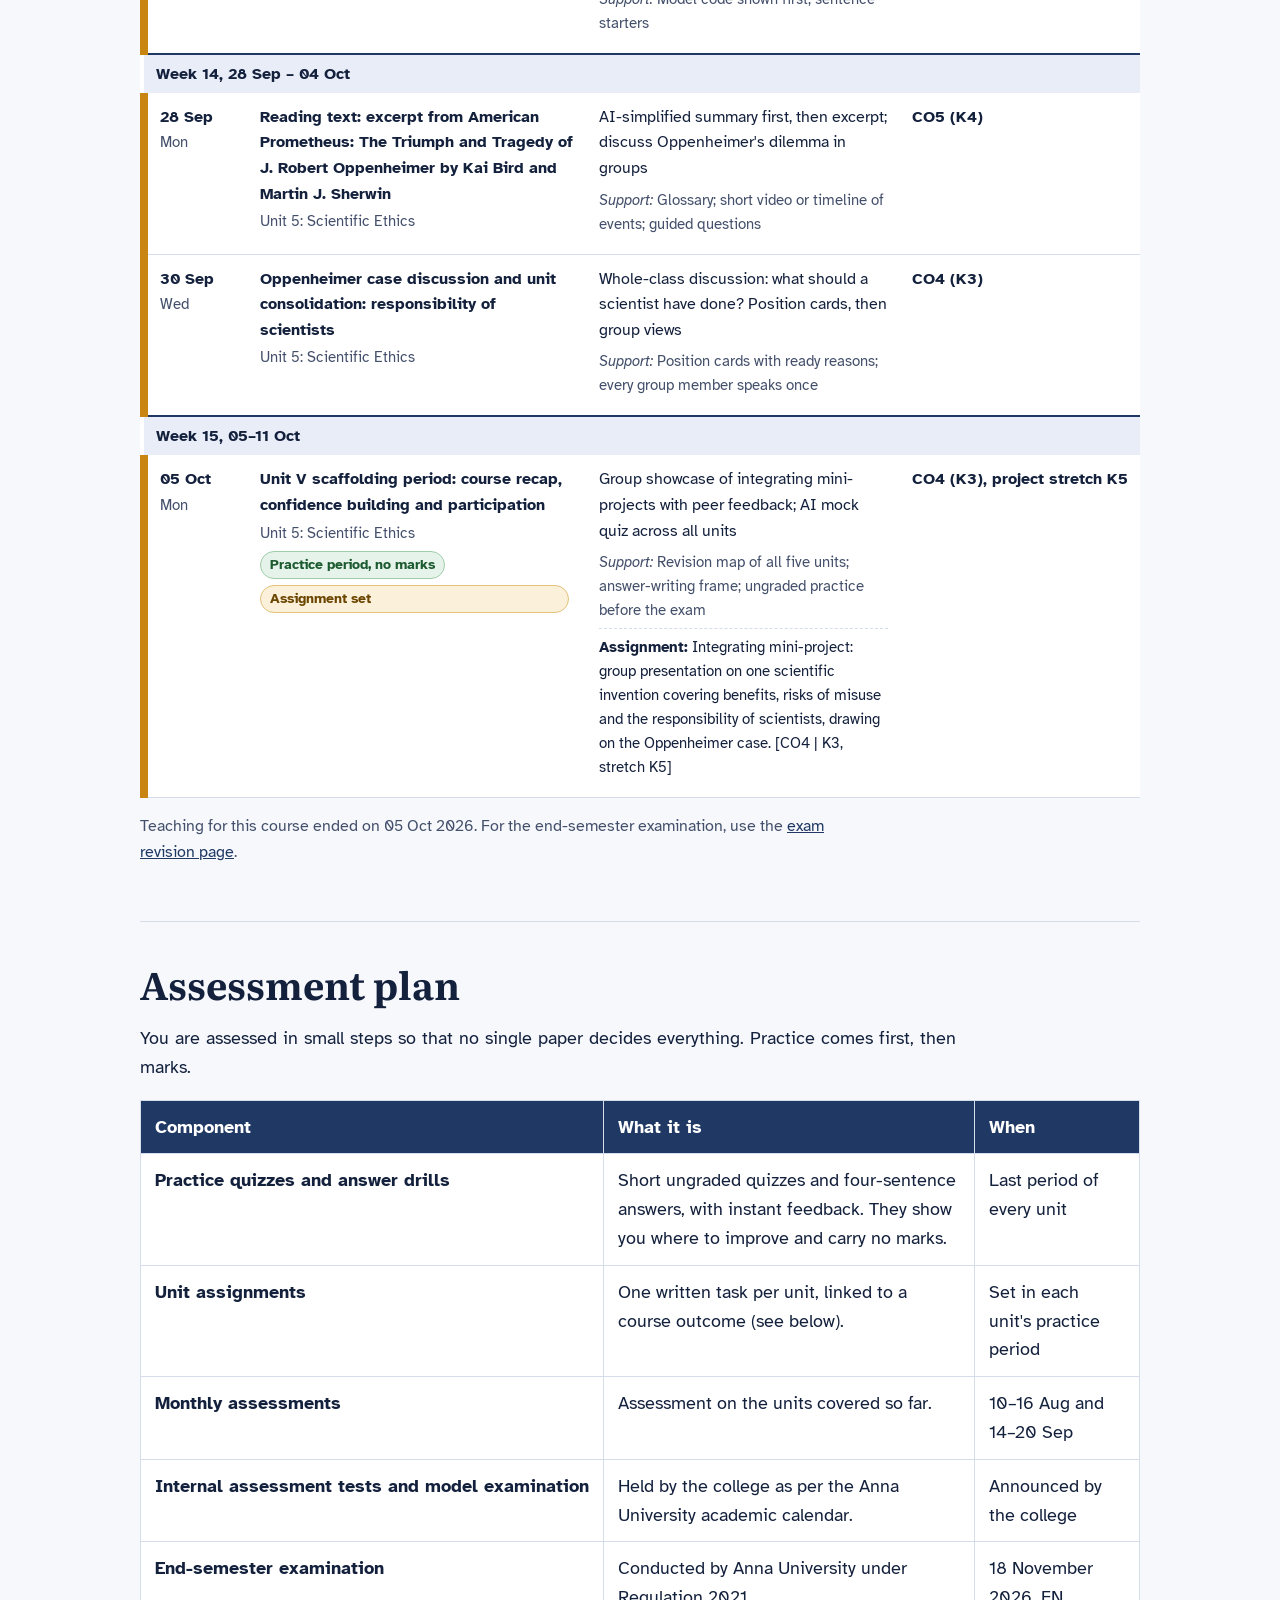
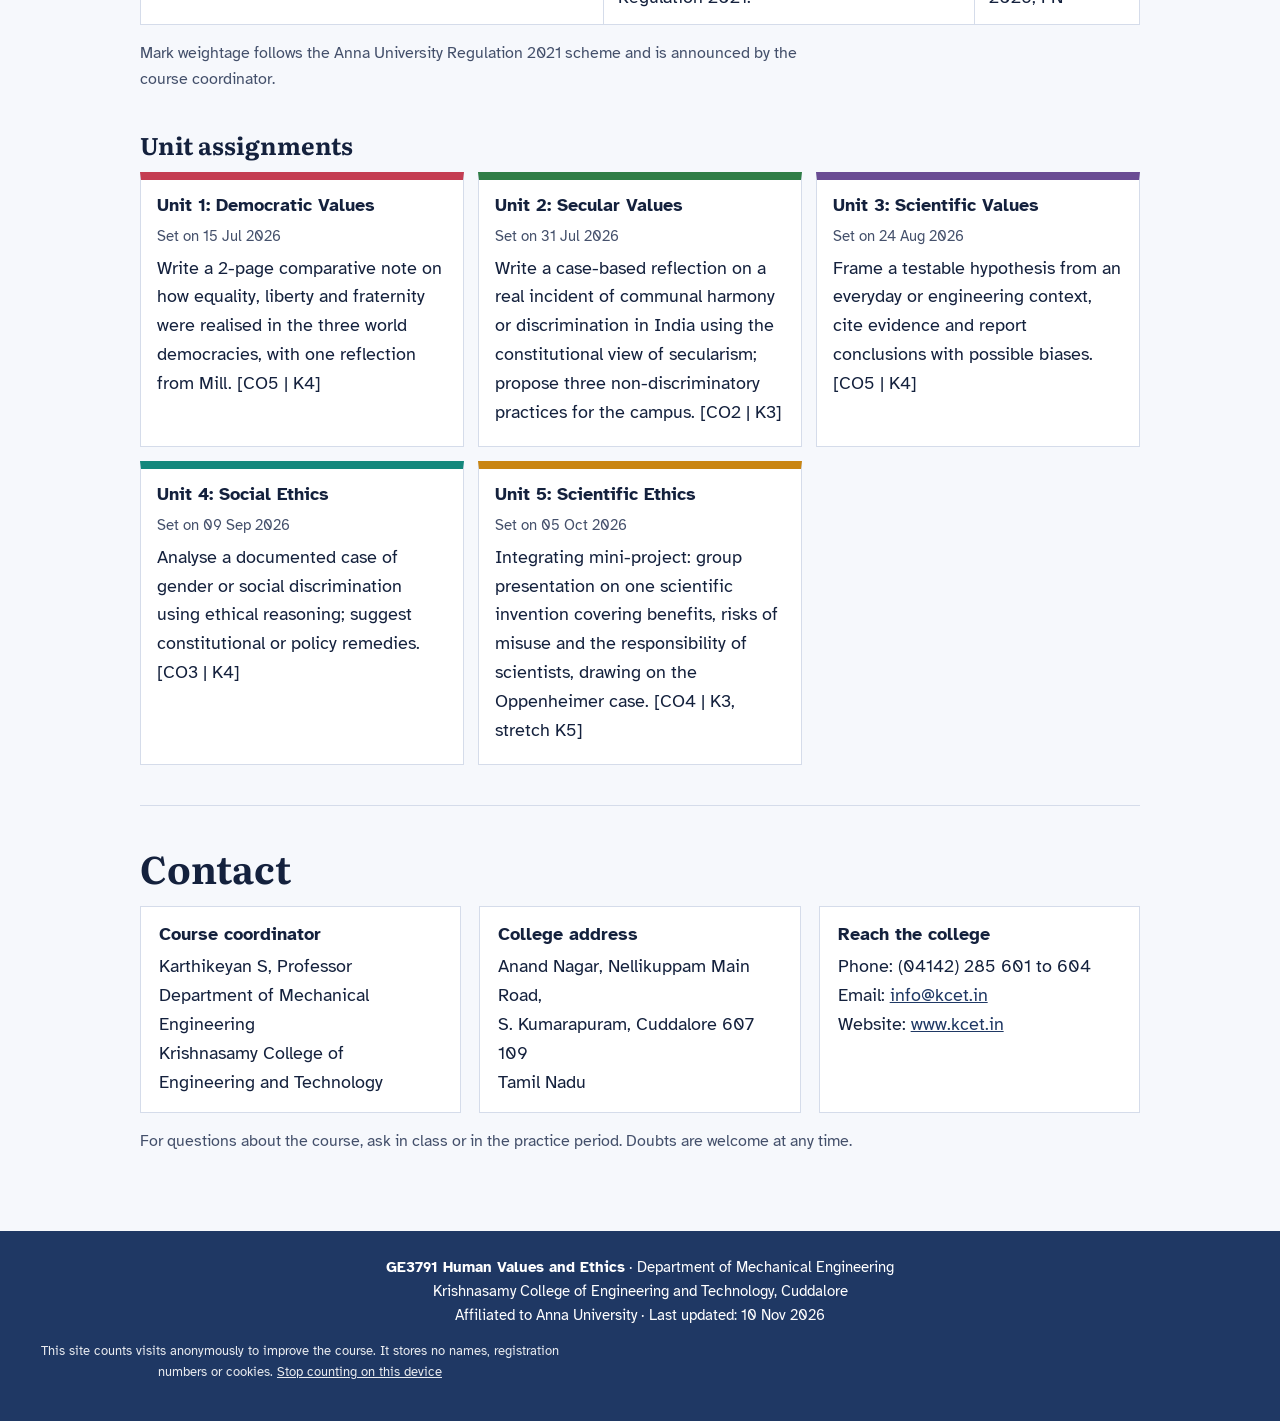
==== commit ad7c334e: "Add files via upload Round 8" ====
--- a/index.html
+++ b/index.html
@@ -17,7 +17,7 @@
 .exam .go{display:flex;flex-wrap:wrap;gap:8px;margin-top:10px}
 .exam .go a{background:#fff;color:#1f3864;padding:8px 14px;border-radius:999px;font-weight:700;text-decoration:none}
 .exam .go a:focus-visible{outline:3px solid #ffd966;outline-offset:2px}
-.kbanner{display:block;background:#fff;border-bottom:3px solid #1f3864;margin:0 0 8px}.kbanner.nobanner img{display:none}.kbanner.nobanner:before{content:"Krishnasamy College of Engineering & Technology, Cuddalore";display:block;padding:14px 16px;text-align:center;font:700 clamp(16px,3.2vw,26px)/1.3 Georgia,serif;color:#1f3864}.kbanner.nobanner:after{content:"Affiliated to Anna University \00b7 Accredited by NAAC \00b7 Approved by AICTE";display:block;padding:0 16px 12px;text-align:center;font:13px system-ui,sans-serif;color:#8a1c1c}.kbanner img{display:block;width:100%;max-width:1045px;height:auto;margin:0 auto}
+@media(min-width:761px){.wide,.plain li,.refs li,.block>p{text-align:justify;text-justify:inter-word;hyphens:auto;-webkit-hyphens:auto}.plain-table td,.plain-table th,.sched p,.sched td{text-align:left;hyphens:manual}.block>p.note,.block>p.sub{text-align:left}}.lede,.note,.unit p,.plain li{text-wrap:pretty}@media(min-width:761px){.nav{gap:0 2px}.nav a{padding:14px 10px;font-size:15px}}@media(min-width:761px) and (max-width:1180px){.nav a{padding:12px 8px;font-size:14px}}.kbanner{display:block;background:#fff;border-bottom:3px solid #1f3864;margin:0 0 8px}.kbanner.nobanner img{display:none}.kbanner.nobanner:before{content:"Krishnasamy College of Engineering & Technology, Cuddalore";display:block;padding:14px 16px;text-align:center;font:700 clamp(16px,3.2vw,26px)/1.3 Georgia,serif;color:#1f3864}.kbanner.nobanner:after{content:"Affiliated to Anna University \00b7 Accredited by NAAC \00b7 Approved by AICTE";display:block;padding:0 16px 12px;text-align:center;font:13px system-ui,sans-serif;color:#8a1c1c}.kbanner img{display:block;width:100%;max-width:1045px;height:auto;margin:0 auto}
 </style>
 </head>
 <body data-reach>
@@ -69,7 +69,7 @@
     <thead><tr><th scope="col">Outcome</th><th scope="col">You will be able to</th><th scope="col">Level</th></tr></thead>
     <tbody><tr><th scope="row">CO1</th><td>Identify the importance of democratic, secular and scientific values in harmonious functioning of social life</td><td>K2</td></tr><tr><th scope="row">CO2</th><td>Practice democratic and scientific values in both their personal and professional life.</td><td>K3</td></tr><tr><th scope="row">CO3</th><td>Find rational solutions to social problems.</td><td>K4</td></tr><tr><th scope="row">CO4</th><td>Behave in an ethical manner in society</td><td>K3</td></tr><tr><th scope="row">CO5</th><td>Practice critical thinking and the pursuit of truth.</td><td>K4</td></tr></tbody>
   </table></div>
-  <p class="note">Levels follow Bloom's revised taxonomy: K2 understand, K3 apply, K4 analyse, K5 evaluate (used in the Unit 5 project).</p>
+  <p class="note">Levels follow Bloom's revised taxonomy: K2 understand, K3 apply, K4 analyse. Each outcome's level is its target. Every class activity and assignment is tagged to the outcome it builds, at or below that level. The one exception is the Unit 5 mini-project, pitched at K5 (evaluate) as a stretch task.</p>
 
   <h3>The five units</h3>
   <div class="units"><article class="unit u1" id="unit-1"><h3>Unit 1: Democratic Values</h3><p>Equality, liberty, fraternity, freedom, justice, pluralism, tolerance, respect for all, freedom of expression and citizen participation in governance. World democracies: the French Revolution, American Independence and the Indian freedom movement.</p><p class="meta">Reading text: John Stuart Mill, On Liberty (excerpts). Periods: 01 Jul to 15 Jul, 7 periods (6 from the syllabus and 1 practice period).</p></article>
@@ -118,16 +118,16 @@
 <tbody class="week"><tr class="wk"><th colspan="4" scope="colgroup">Week 2, 06–12 Jul</th></tr>
 <tr class="lec u1" data-unit="1"><td class="d" data-label="Date"><span class="dd">06 Jul</span><span class="dw">Mon</span></td><td data-label="Topic"><strong>Pluralism, Tolerance and Respect for All</strong><span class="un">Unit 1: Democratic Values</span></td><td data-label="In class"><p>Campus scenario with diverse beliefs; groups draft a tolerance code of conduct</p><p class="sup"><em>Support:</em> Roles in group (speaker, scribe, timekeeper) so every learner participates</p></td><td class="co" data-label="Outcome">CO2 (K3)</td></tr>
 <tr class="lec u1" data-unit="1"><td class="d" data-label="Date"><span class="dd">08 Jul</span><span class="dw">Wed</span></td><td data-label="Topic"><strong>Freedom of Expression and Citizen Participation in Governance</strong><span class="un">Unit 1: Democratic Values</span></td><td data-label="In class"><p>Analyse a news case on free speech limits and citizen participation (Gram Sabha, RTI)</p><p class="sup"><em>Support:</em> Case given in simple English with Tamil gist; guided questions</p></td><td class="co" data-label="Outcome">CO2 (K3)</td></tr>
-<tr class="lec u1" data-unit="1"><td class="d" data-label="Date"><span class="dd">10 Jul</span><span class="dw">Fri</span></td><td data-label="Topic"><strong>World democracies: French Revolution, American Independence, Indian Freedom Movement</strong><span class="un">Unit 1: Democratic Values</span></td><td data-label="In class"><p>Expert groups teach each movement; AI mind-map tool turns notes into a comparison map</p><p class="sup"><em>Support:</em> Pre-made timeline strip; mnemonic for the three movements</p></td><td class="co" data-label="Outcome">CO1 (K4)</td></tr>
+<tr class="lec u1" data-unit="1"><td class="d" data-label="Date"><span class="dd">10 Jul</span><span class="dw">Fri</span></td><td data-label="Topic"><strong>World democracies: French Revolution, American Independence, Indian Freedom Movement</strong><span class="un">Unit 1: Democratic Values</span></td><td data-label="In class"><p>Expert groups teach each movement; AI mind-map tool turns notes into a comparison map</p><p class="sup"><em>Support:</em> Pre-made timeline strip; mnemonic for the three movements</p></td><td class="co" data-label="Outcome">CO5 (K4)</td></tr>
 </tbody>
 <tbody class="week"><tr class="wk"><th colspan="4" scope="colgroup">Week 3, 13–19 Jul</th></tr>
 <tr class="lec u1" data-unit="1"><td class="d" data-label="Date"><span class="dd">13 Jul</span><span class="dw">Mon</span></td><td data-label="Topic"><strong>Reading text: excerpts from John Stuart Mill&#x27;s On Liberty</strong><span class="un">Unit 1: Democratic Values</span></td><td data-label="In class"><p>AI-simplified summary read first, then the original excerpt; group debate on limits of liberty</p><p class="sup"><em>Support:</em> Simplified text plus glossary; read aloud in pairs</p></td><td class="co" data-label="Outcome">CO5 (K4)</td></tr>
-<tr class="lec u1" data-unit="1"><td class="d" data-label="Date"><span class="dd">15 Jul</span><span class="dw">Wed</span></td><td data-label="Topic"><strong>Unit I scaffolding period: recap, confidence building and participation</strong><span class="un">Unit 1: Democratic Values</span><span class="tag scaf">Practice period, no marks</span><span class="tag asg">Assignment set</span></td><td data-label="In class"><p>Learners teach one value to a partner in 1 minute; AI tutor answers doubts; ungraded quiz with instant feedback</p><p class="sup"><em>Support:</em> Answer-writing frame (define, example, conclude); memory aids; no-marks practice</p><p class="asg-text"><strong>Assignment:</strong> Write a 2-page comparative note on how equality, liberty and fraternity were realised in the three world democracies, with one reflection from Mill. [CO1 | K4]</p></td><td class="co" data-label="Outcome">CO2 (K3)</td></tr>
+<tr class="lec u1" data-unit="1"><td class="d" data-label="Date"><span class="dd">15 Jul</span><span class="dw">Wed</span></td><td data-label="Topic"><strong>Unit I scaffolding period: recap, confidence building and participation</strong><span class="un">Unit 1: Democratic Values</span><span class="tag scaf">Practice period, no marks</span><span class="tag asg">Assignment set</span></td><td data-label="In class"><p>Learners teach one value to a partner in 1 minute; AI tutor answers doubts; ungraded quiz with instant feedback</p><p class="sup"><em>Support:</em> Answer-writing frame (define, example, conclude); memory aids; no-marks practice</p><p class="asg-text"><strong>Assignment:</strong> Write a 2-page comparative note on how equality, liberty and fraternity were realised in the three world democracies, with one reflection from Mill. [CO5 | K4]</p></td><td class="co" data-label="Outcome">CO2 (K3)</td></tr>
 <tr class="lec u2" data-unit="2"><td class="d" data-label="Date"><span class="dd">17 Jul</span><span class="dw">Fri</span></td><td data-label="Topic"><strong>Understanding secular values: meaning and concept</strong><span class="un">Unit 2: Secular Values</span></td><td data-label="In class"><p>Word-cloud of &#x27;secular&#x27; in learners&#x27; own words, refined to the constitutional meaning</p><p class="sup"><em>Support:</em> Tamil equivalents on the board; visual definition card</p></td><td class="co" data-label="Outcome">CO1 (K2)</td></tr>
 </tbody>
 <tbody class="week"><tr class="wk"><th colspan="4" scope="colgroup">Week 4, 20–26 Jul</th></tr>
 <tr class="lec u2" data-unit="2"><td class="d" data-label="Date"><span class="dd">20 Jul</span><span class="dw">Mon</span></td><td data-label="Topic"><strong>Interpretation of secularism in the Indian context</strong><span class="un">Unit 2: Secular Values</span></td><td data-label="In class"><p>Concept-test MCQs on Indian secularism; vote, discuss in pairs, re-vote</p><p class="sup"><em>Support:</em> Options in simple language; discuss before answering</p></td><td class="co" data-label="Outcome">CO1 (K2)</td></tr>
-<tr class="lec u2" data-unit="2"><td class="d" data-label="Date"><span class="dd">22 Jul</span><span class="dw">Wed</span></td><td data-label="Topic"><strong>Disassociation of state from religion</strong><span class="un">Unit 2: Secular Values</span></td><td data-label="In class"><p>Examine a landmark judgement on separation of state and religion (S.R. Bommai v. Union of India)</p><p class="sup"><em>Support:</em> One-page case summary with 4 guiding questions</p></td><td class="co" data-label="Outcome">CO1 (K4)</td></tr>
+<tr class="lec u2" data-unit="2"><td class="d" data-label="Date"><span class="dd">22 Jul</span><span class="dw">Wed</span></td><td data-label="Topic"><strong>Disassociation of state from religion</strong><span class="un">Unit 2: Secular Values</span></td><td data-label="In class"><p>Examine a landmark judgement on separation of state and religion (S.R. Bommai v. Union of India)</p><p class="sup"><em>Support:</em> One-page case summary with 4 guiding questions</p></td><td class="co" data-label="Outcome">CO5 (K4)</td></tr>
 <tr class="lec u2" data-unit="2"><td class="d" data-label="Date"><span class="dd">24 Jul</span><span class="dw">Fri</span></td><td data-label="Topic"><strong>Acceptance of all faiths</strong><span class="un">Unit 2: Secular Values</span></td><td data-label="In class"><p>Plan an inter-faith campus festival in role; groups report back</p><p class="sup"><em>Support:</em> Role cards with scripts for hesitant speakers</p></td><td class="co" data-label="Outcome">CO2 (K3)</td></tr>
 </tbody>
 <tbody class="week"><tr class="wk"><th colspan="4" scope="colgroup">Week 5, 27 Jul – 02 Aug</th></tr>
@@ -173,10 +173,10 @@
 </tbody>
 <tbody class="week"><tr class="wk"><th colspan="4" scope="colgroup">Week 14, 28 Sep – 04 Oct</th></tr>
 <tr class="lec u5" data-unit="5"><td class="d" data-label="Date"><span class="dd">28 Sep</span><span class="dw">Mon</span></td><td data-label="Topic"><strong>Reading text: excerpt from American Prometheus: The Triumph and Tragedy of J. Robert Oppenheimer by Kai Bird and Martin J. Sherwin</strong><span class="un">Unit 5: Scientific Ethics</span></td><td data-label="In class"><p>AI-simplified summary first, then excerpt; discuss Oppenheimer&#x27;s dilemma in groups</p><p class="sup"><em>Support:</em> Glossary; short video or timeline of events; guided questions</p></td><td class="co" data-label="Outcome">CO5 (K4)</td></tr>
-<tr class="lec u5" data-unit="5"><td class="d" data-label="Date"><span class="dd">30 Sep</span><span class="dw">Wed</span></td><td data-label="Topic"><strong>Oppenheimer case discussion and unit consolidation: responsibility of scientists</strong><span class="un">Unit 5: Scientific Ethics</span></td><td data-label="In class"><p>Whole-class discussion: what should a scientist have done? Position cards, then group views</p><p class="sup"><em>Support:</em> Position cards with ready reasons; every group member speaks once</p></td><td class="co" data-label="Outcome">CO4 (K4)</td></tr>
+<tr class="lec u5" data-unit="5"><td class="d" data-label="Date"><span class="dd">30 Sep</span><span class="dw">Wed</span></td><td data-label="Topic"><strong>Oppenheimer case discussion and unit consolidation: responsibility of scientists</strong><span class="un">Unit 5: Scientific Ethics</span></td><td data-label="In class"><p>Whole-class discussion: what should a scientist have done? Position cards, then group views</p><p class="sup"><em>Support:</em> Position cards with ready reasons; every group member speaks once</p></td><td class="co" data-label="Outcome">CO4 (K3)</td></tr>
 </tbody>
 <tbody class="week"><tr class="wk"><th colspan="4" scope="colgroup">Week 15, 05–11 Oct</th></tr>
-<tr class="lec u5" data-unit="5"><td class="d" data-label="Date"><span class="dd">05 Oct</span><span class="dw">Mon</span></td><td data-label="Topic"><strong>Unit V scaffolding period: course recap, confidence building and participation</strong><span class="un">Unit 5: Scientific Ethics</span><span class="tag scaf">Practice period, no marks</span><span class="tag asg">Assignment set</span></td><td data-label="In class"><p>Group showcase of integrating mini-projects with peer feedback; AI mock quiz across all units</p><p class="sup"><em>Support:</em> Revision map of all five units; answer-writing frame; ungraded practice before the exam</p><p class="asg-text"><strong>Assignment:</strong> Integrating mini-project: group presentation on one scientific invention covering benefits, risks of misuse and the responsibility of scientists, drawing on the Oppenheimer case. [CO4 | K5]</p></td><td class="co" data-label="Outcome">CO4 (K5)</td></tr>
+<tr class="lec u5" data-unit="5"><td class="d" data-label="Date"><span class="dd">05 Oct</span><span class="dw">Mon</span></td><td data-label="Topic"><strong>Unit V scaffolding period: course recap, confidence building and participation</strong><span class="un">Unit 5: Scientific Ethics</span><span class="tag scaf">Practice period, no marks</span><span class="tag asg">Assignment set</span></td><td data-label="In class"><p>Group showcase of integrating mini-projects with peer feedback; AI mock quiz across all units</p><p class="sup"><em>Support:</em> Revision map of all five units; answer-writing frame; ungraded practice before the exam</p><p class="asg-text"><strong>Assignment:</strong> Integrating mini-project: group presentation on one scientific invention covering benefits, risks of misuse and the responsibility of scientists, drawing on the Oppenheimer case. [CO4 | K3, stretch K5]</p></td><td class="co" data-label="Outcome">CO4 (K3), project stretch K5</td></tr>
 </tbody>
   </table></div>
   <p class="note">Teaching for this course ended on 05 Oct 2026. For the end-semester examination, use the <a href="revision.html">exam revision page</a>.</p>
@@ -198,7 +198,7 @@
   <p class="note">Mark weightage follows the Anna University Regulation 2021 scheme and is announced by the course coordinator.</p>
 
   <h3>Unit assignments</h3>
-  <div class="asg"><article class="u1"><h4>Unit 1: Democratic Values</h4><p class="due">Set on 15 Jul 2026</p><p>Write a 2-page comparative note on how equality, liberty and fraternity were realised in the three world democracies, with one reflection from Mill. [CO1 | K4]</p></article><article class="u2"><h4>Unit 2: Secular Values</h4><p class="due">Set on 31 Jul 2026</p><p>Write a case-based reflection on a real incident of communal harmony or discrimination in India using the constitutional view of secularism; propose three non-discriminatory practices for the campus. [CO2 | K3]</p></article><article class="u3"><h4>Unit 3: Scientific Values</h4><p class="due">Set on 24 Aug 2026</p><p>Frame a testable hypothesis from an everyday or engineering context, cite evidence and report conclusions with possible biases. [CO5 | K4]</p></article><article class="u4"><h4>Unit 4: Social Ethics</h4><p class="due">Set on 09 Sep 2026</p><p>Analyse a documented case of gender or social discrimination using ethical reasoning; suggest constitutional or policy remedies. [CO3 | K4]</p></article><article class="u5"><h4>Unit 5: Scientific Ethics</h4><p class="due">Set on 05 Oct 2026</p><p>Integrating mini-project: group presentation on one scientific invention covering benefits, risks of misuse and the responsibility of scientists, drawing on the Oppenheimer case. [CO4 | K5]</p></article></div>
+  <div class="asg"><article class="u1"><h4>Unit 1: Democratic Values</h4><p class="due">Set on 15 Jul 2026</p><p>Write a 2-page comparative note on how equality, liberty and fraternity were realised in the three world democracies, with one reflection from Mill. [CO5 | K4]</p></article><article class="u2"><h4>Unit 2: Secular Values</h4><p class="due">Set on 31 Jul 2026</p><p>Write a case-based reflection on a real incident of communal harmony or discrimination in India using the constitutional view of secularism; propose three non-discriminatory practices for the campus. [CO2 | K3]</p></article><article class="u3"><h4>Unit 3: Scientific Values</h4><p class="due">Set on 24 Aug 2026</p><p>Frame a testable hypothesis from an everyday or engineering context, cite evidence and report conclusions with possible biases. [CO5 | K4]</p></article><article class="u4"><h4>Unit 4: Social Ethics</h4><p class="due">Set on 09 Sep 2026</p><p>Analyse a documented case of gender or social discrimination using ethical reasoning; suggest constitutional or policy remedies. [CO3 | K4]</p></article><article class="u5"><h4>Unit 5: Scientific Ethics</h4><p class="due">Set on 05 Oct 2026</p><p>Integrating mini-project: group presentation on one scientific invention covering benefits, risks of misuse and the responsibility of scientists, drawing on the Oppenheimer case. [CO4 | K3, stretch K5]</p></article></div>
 </section>
 
 <section id="contact" class="block">
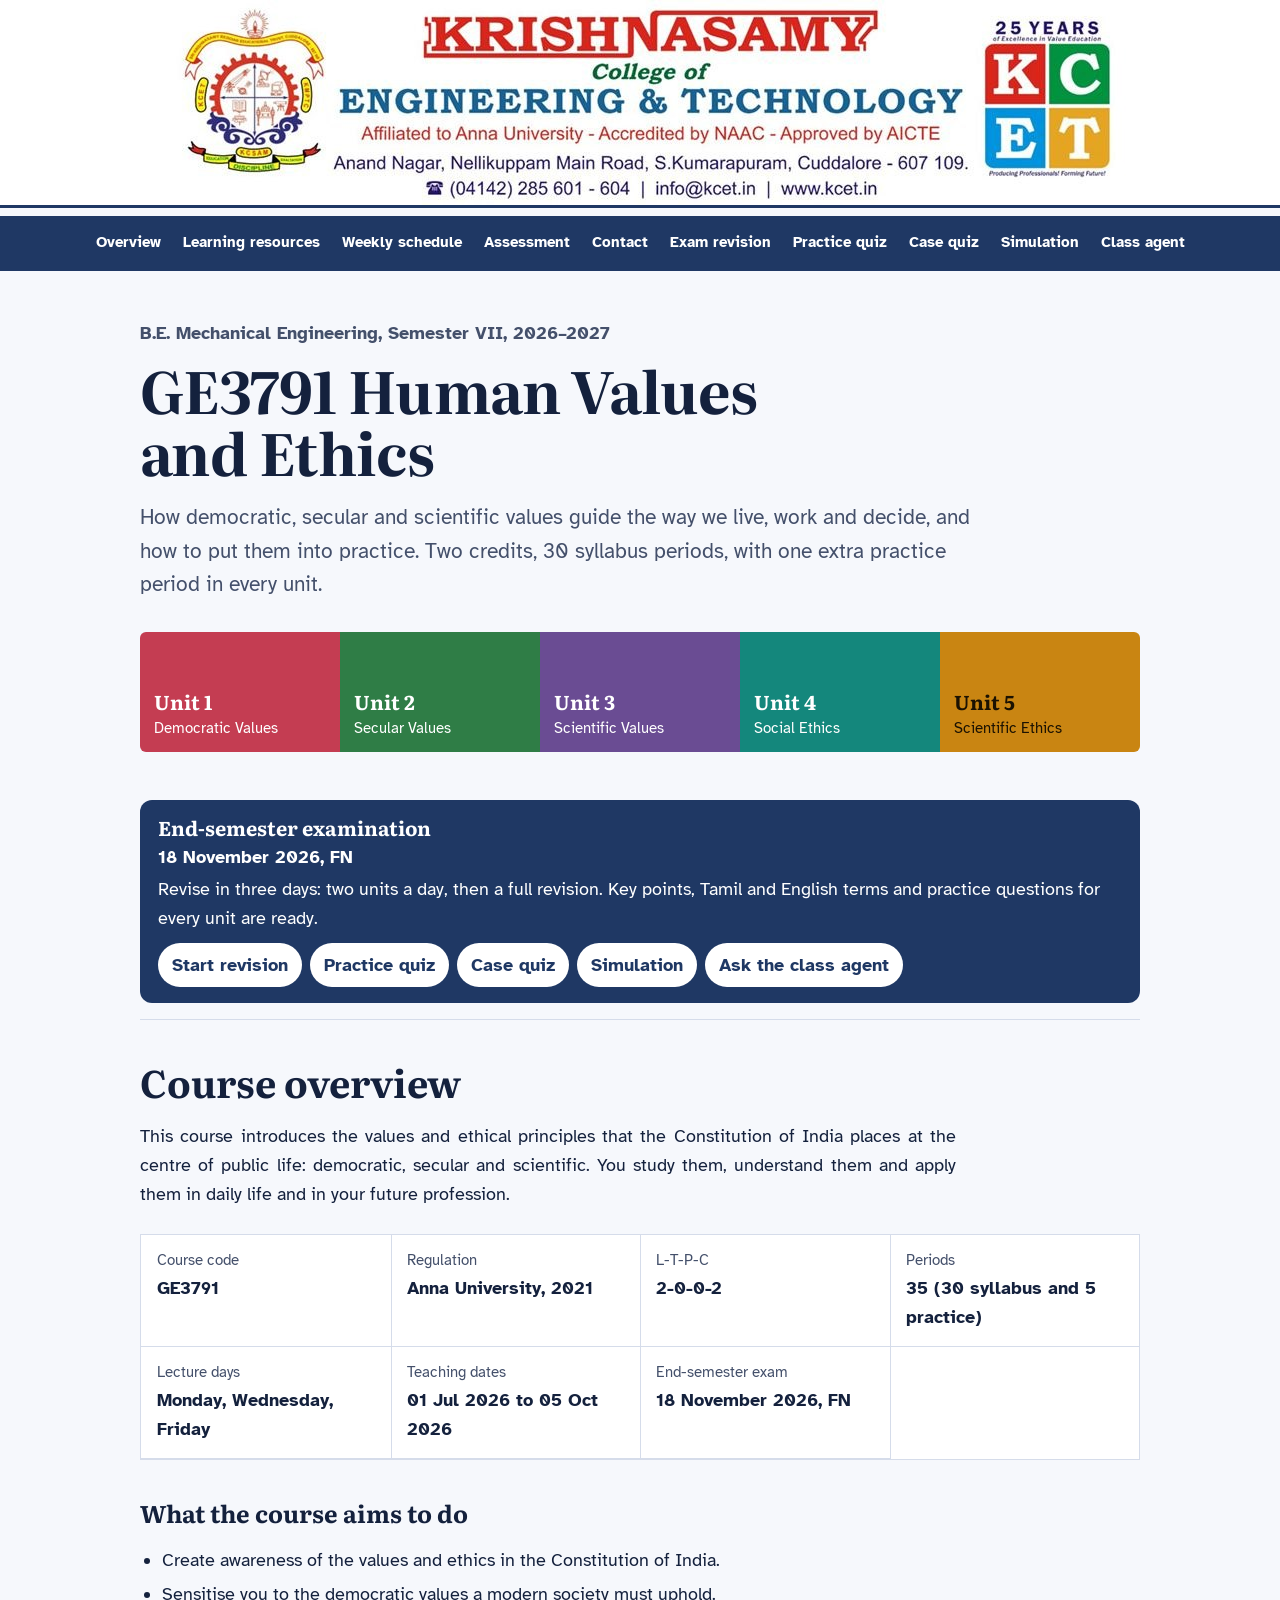
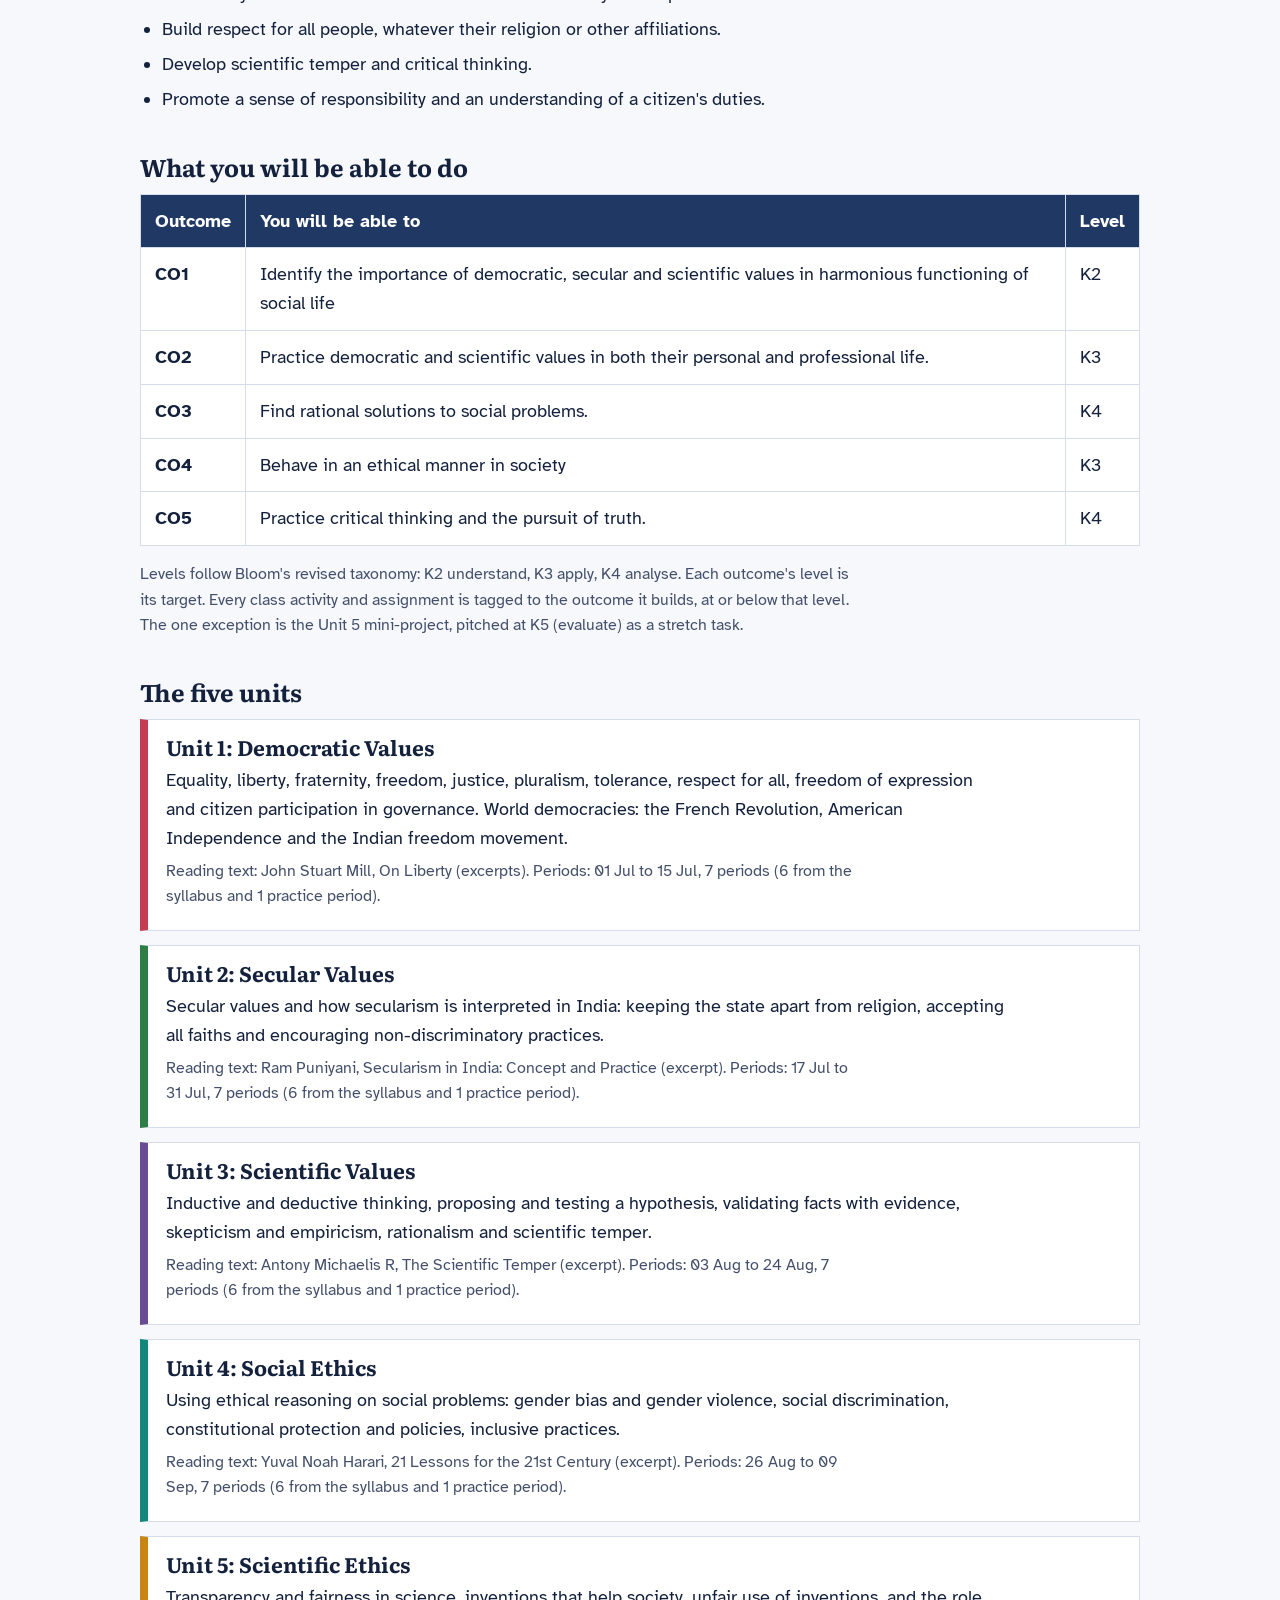
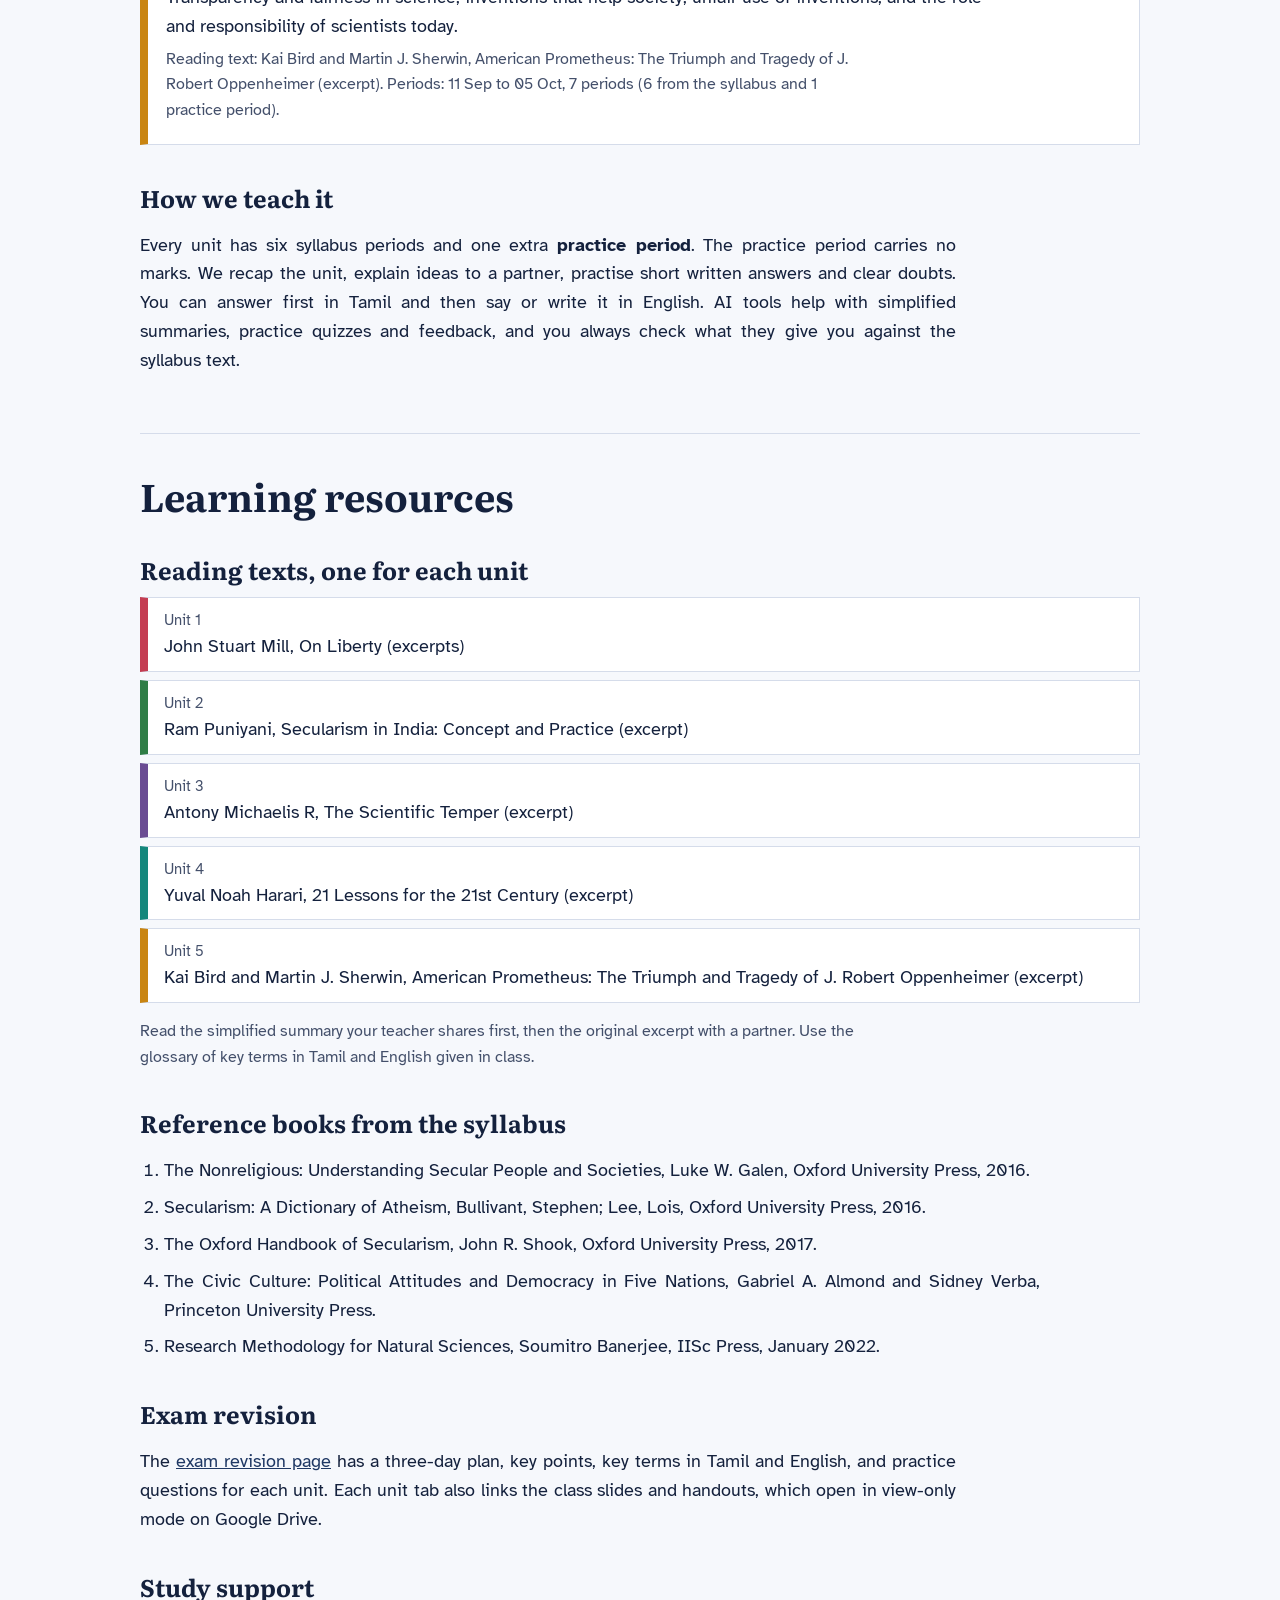
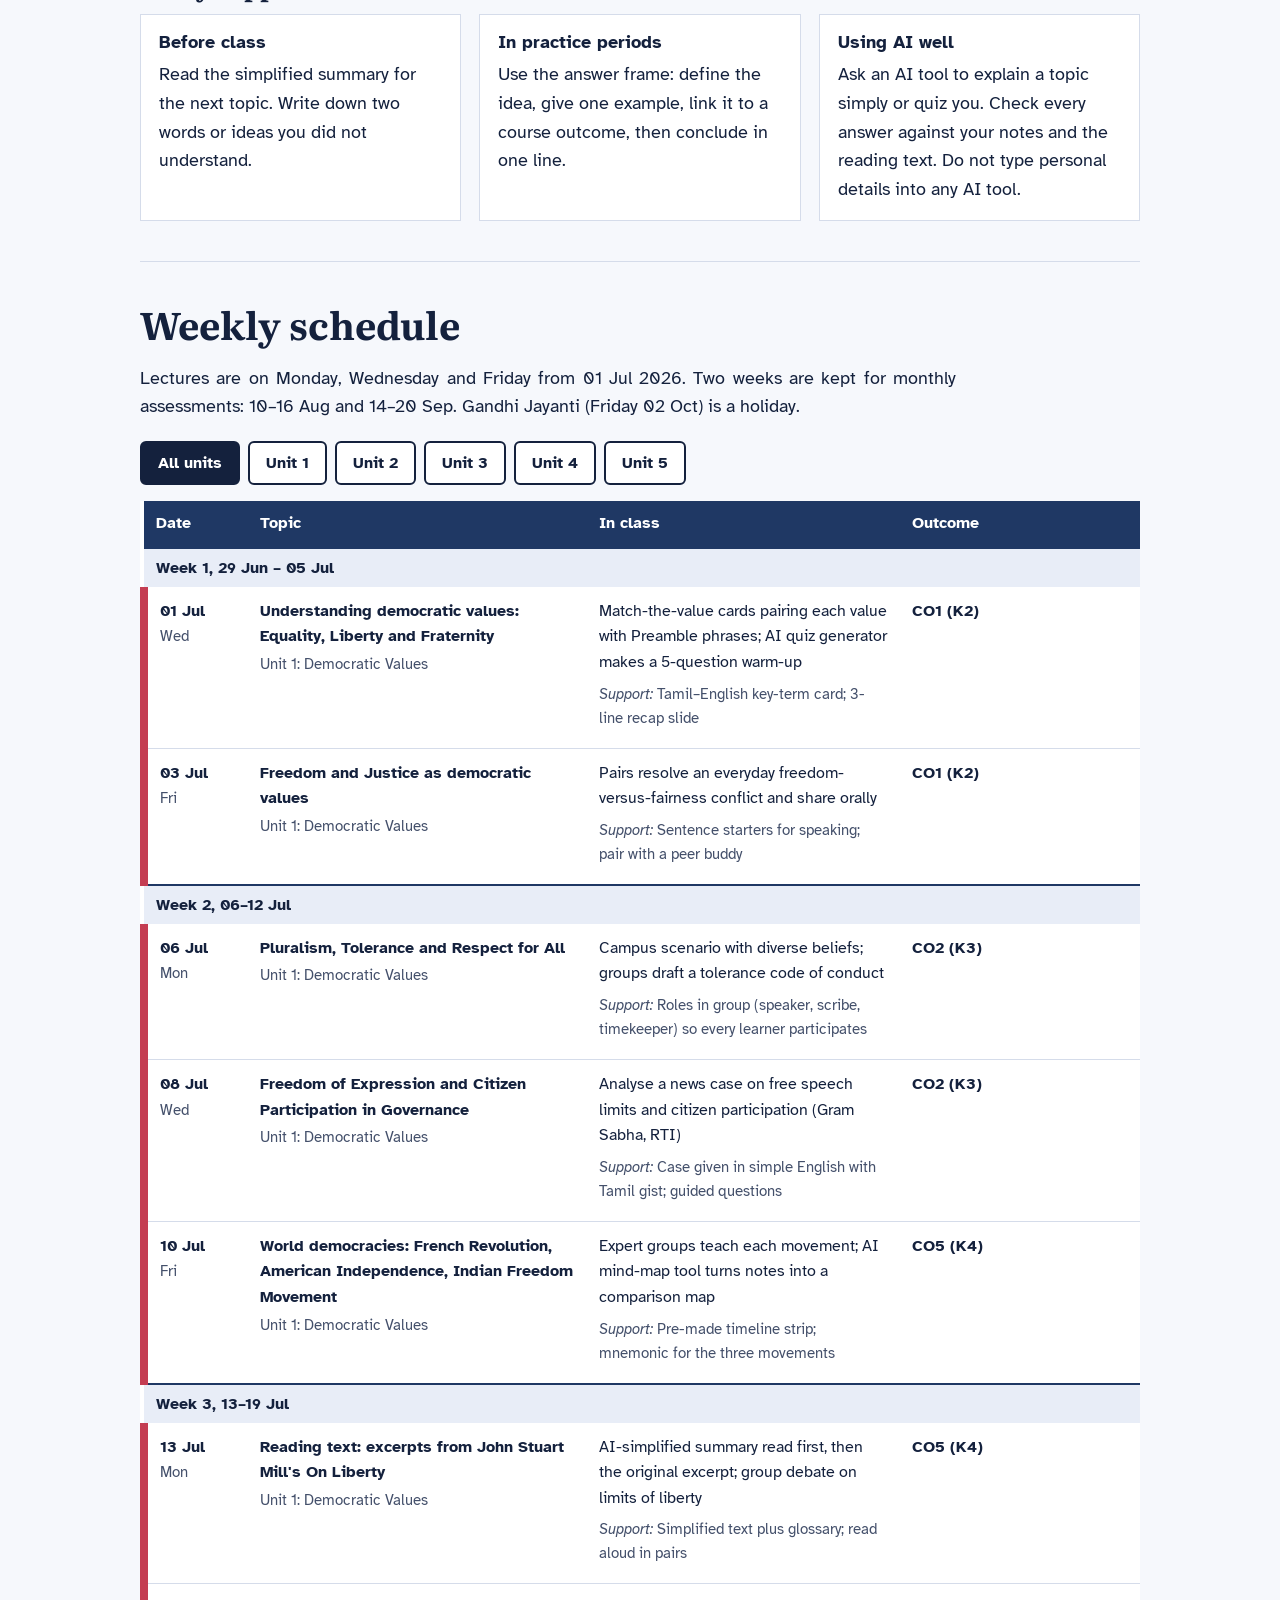
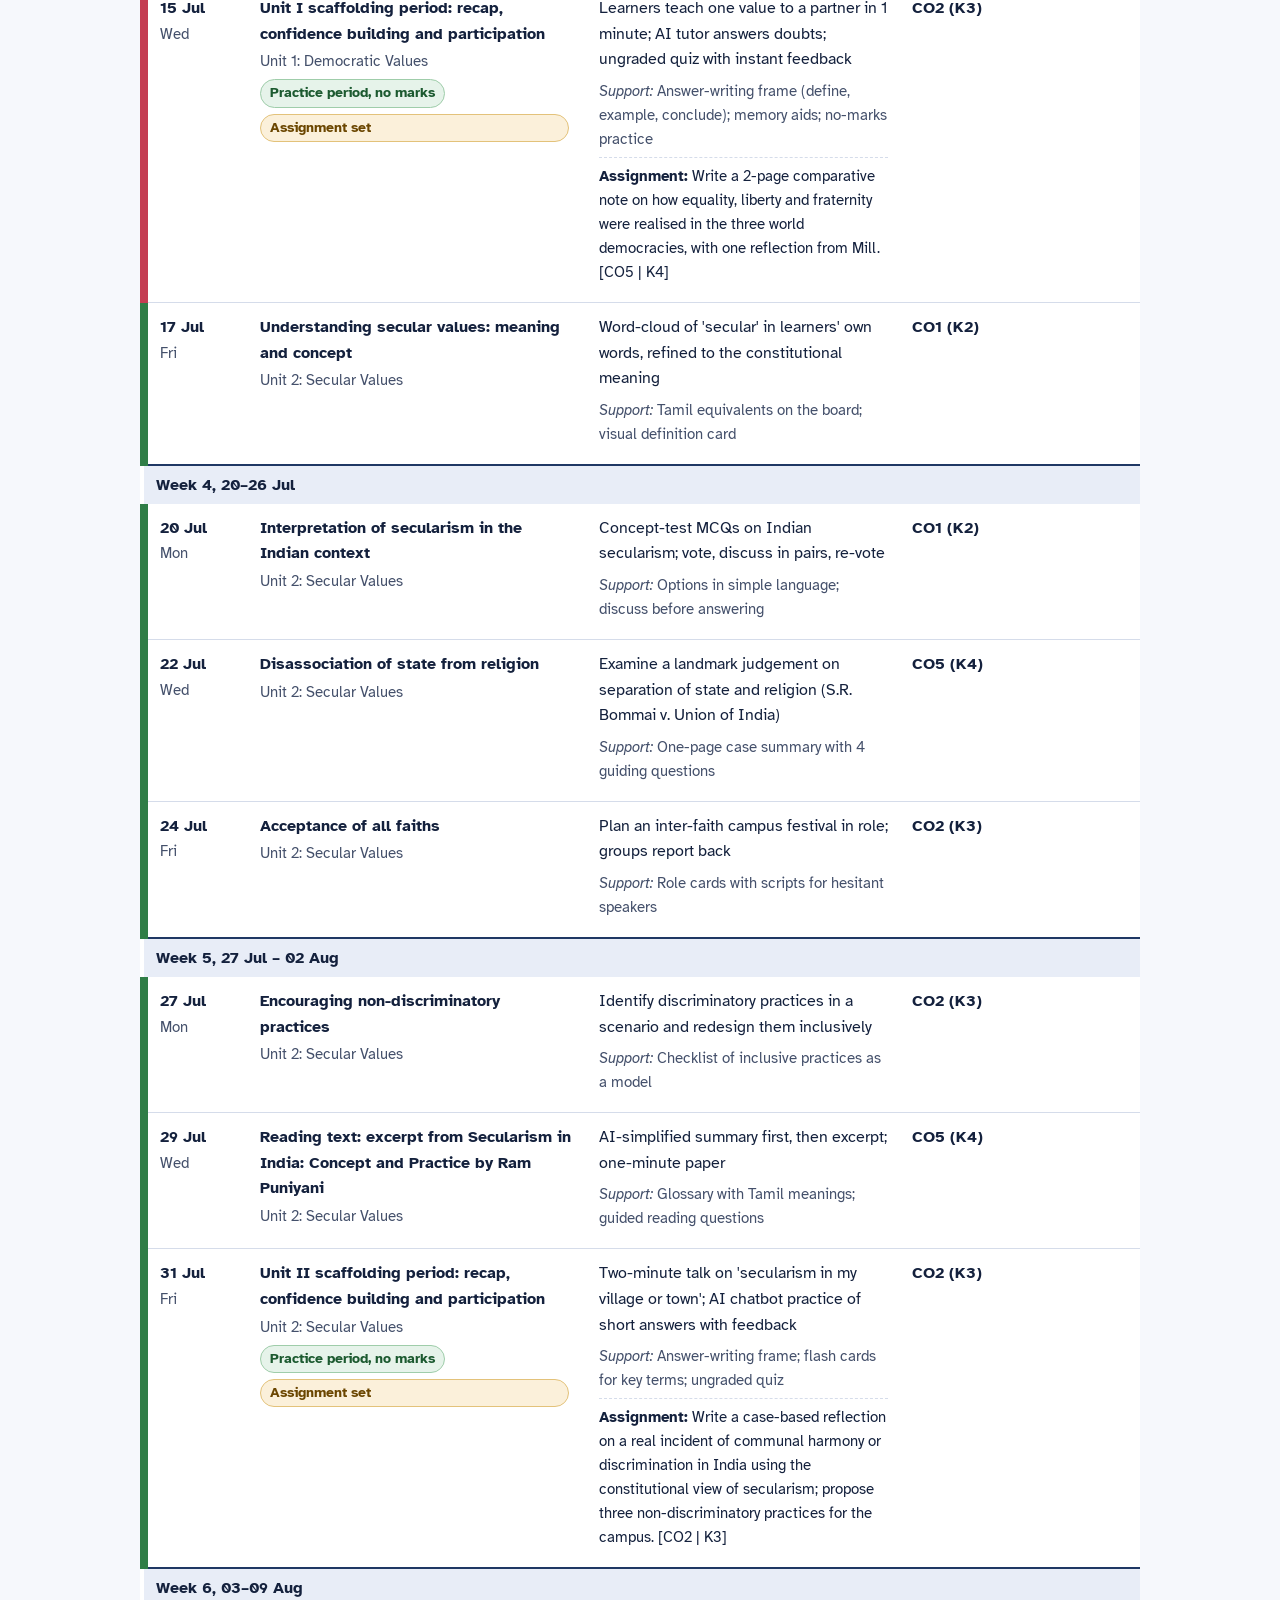
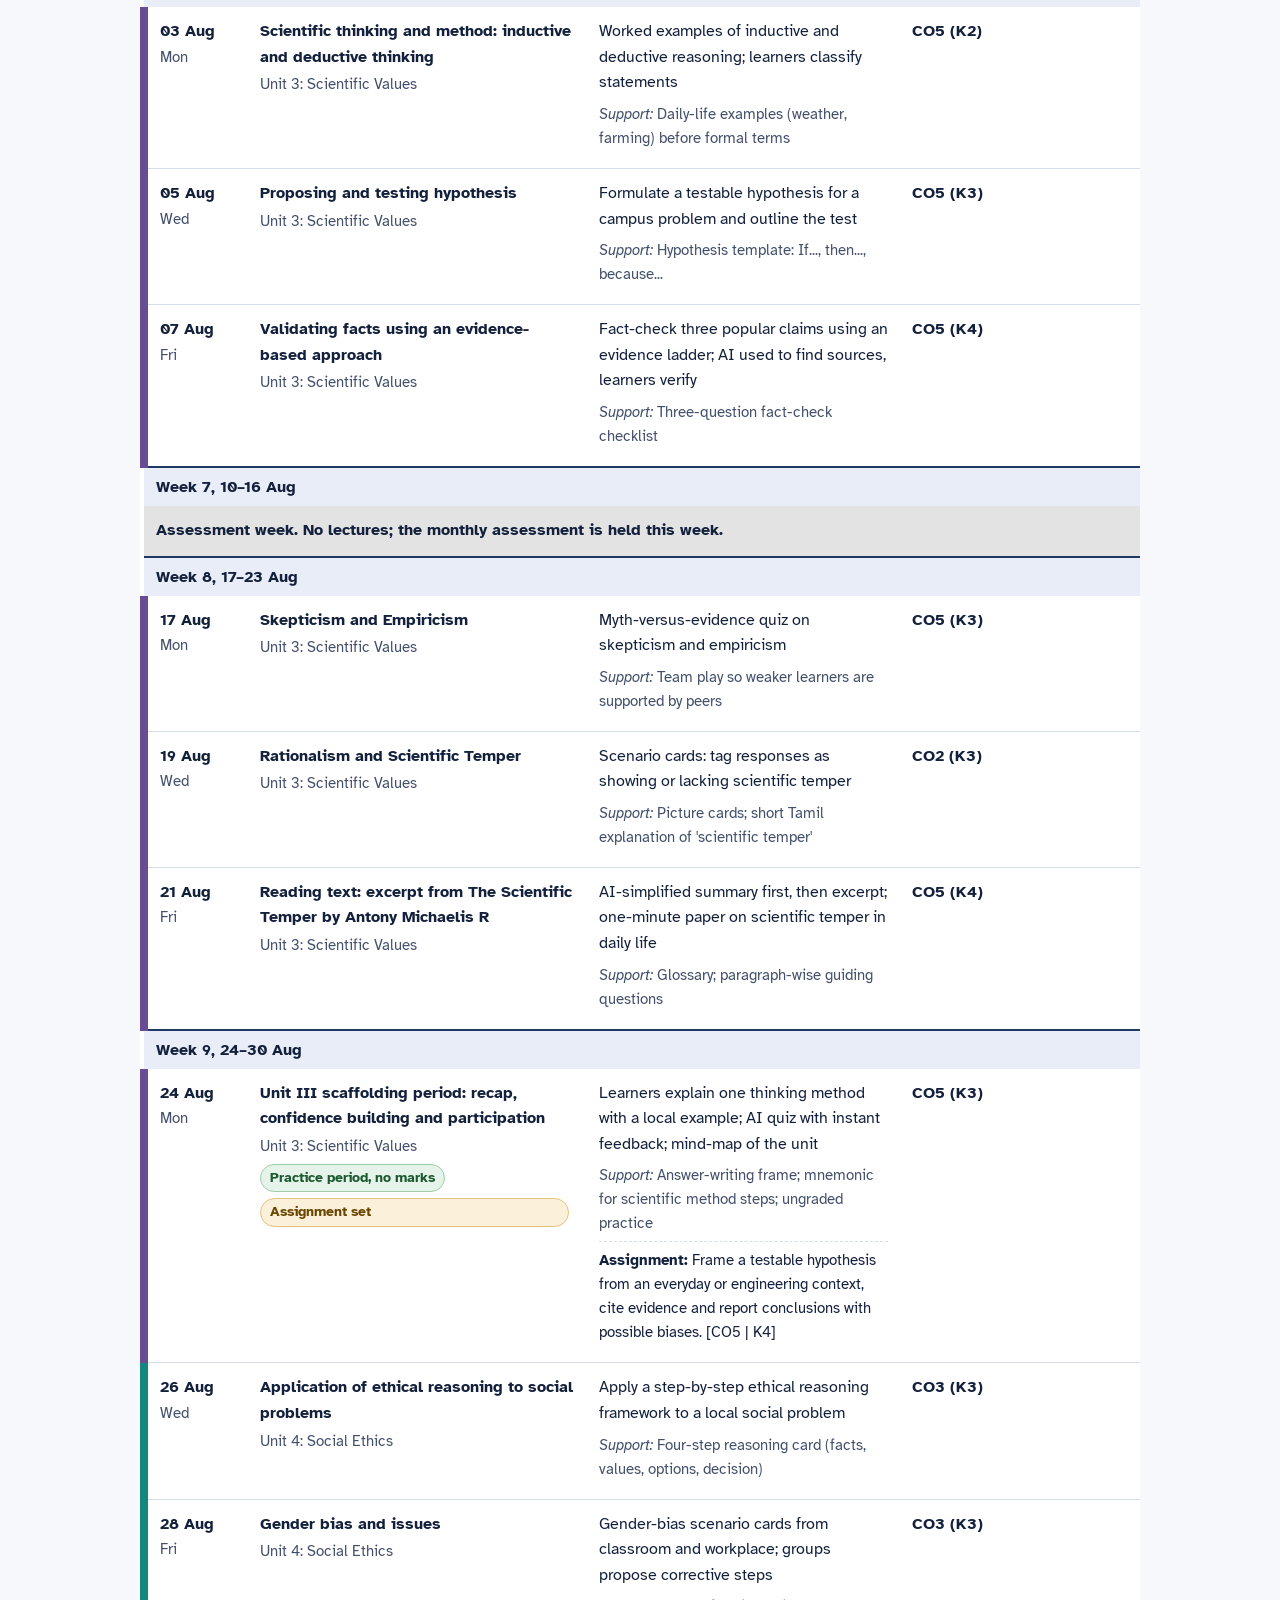
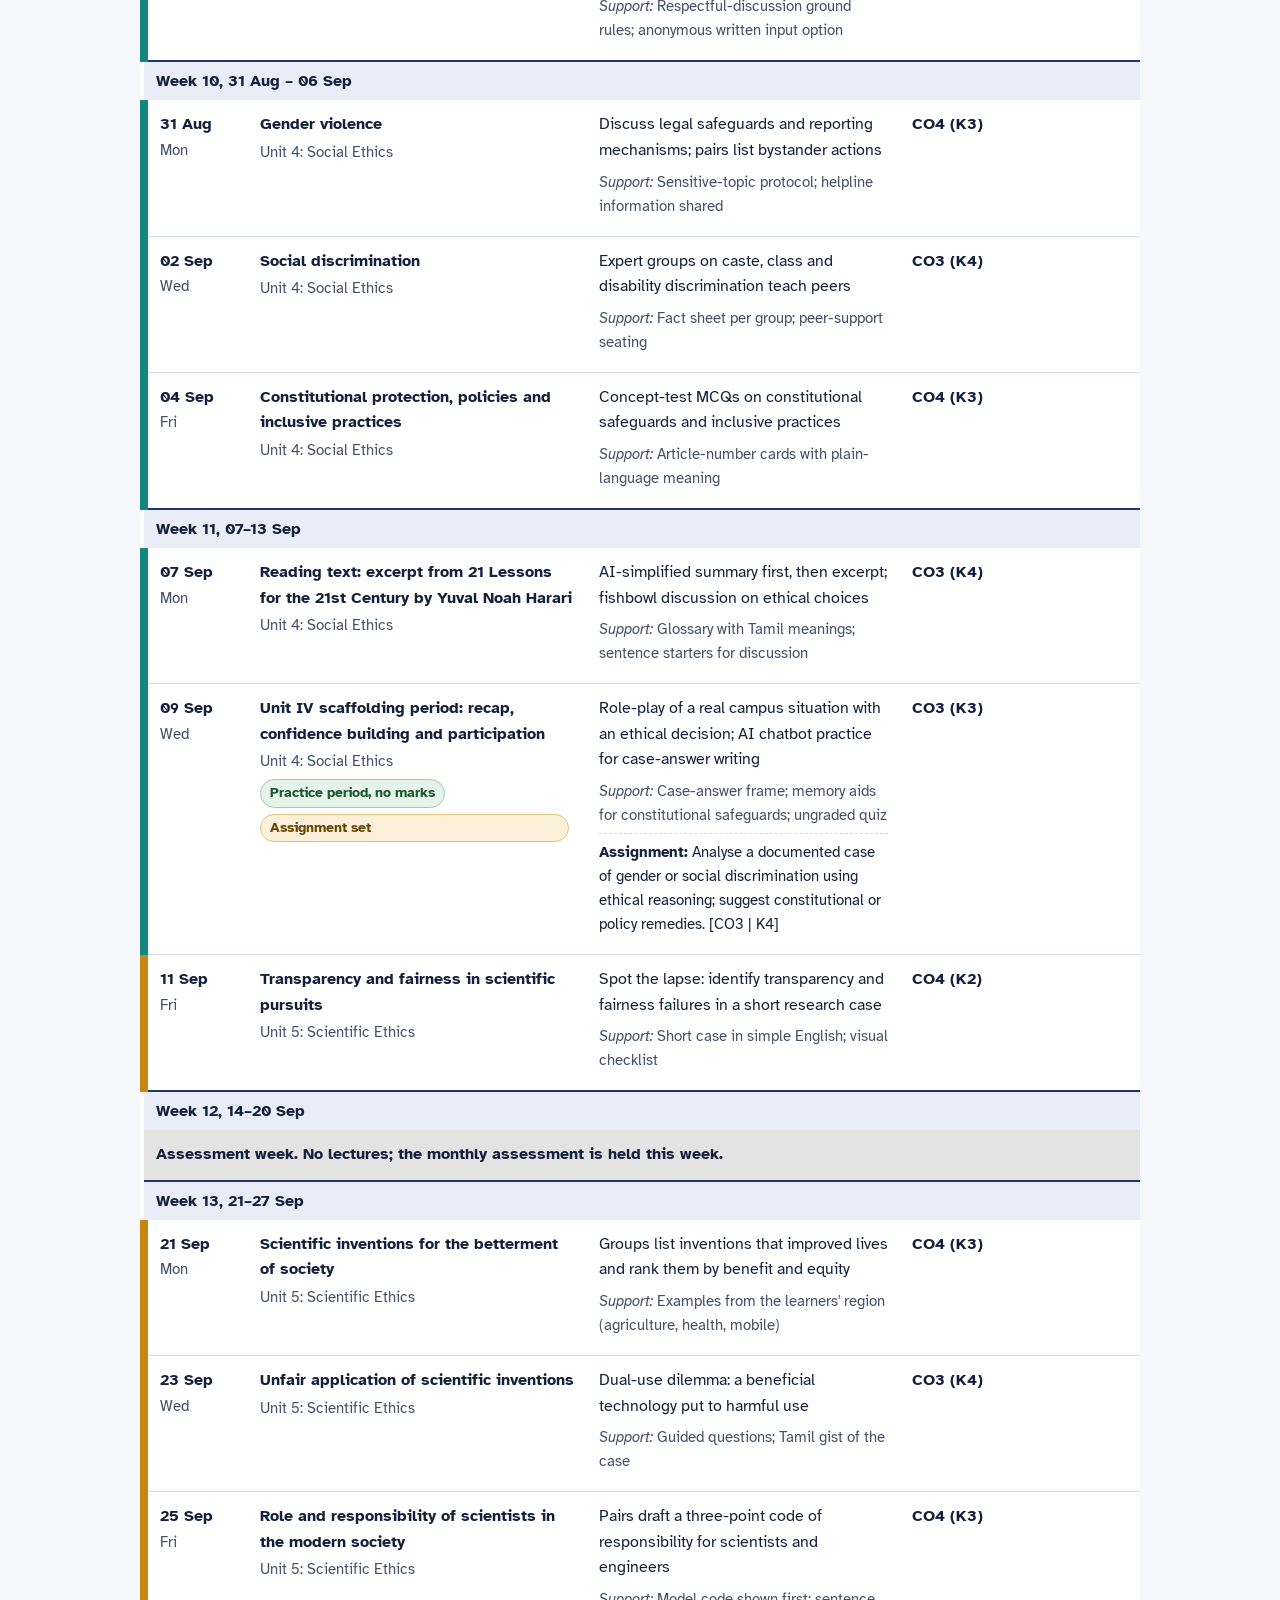
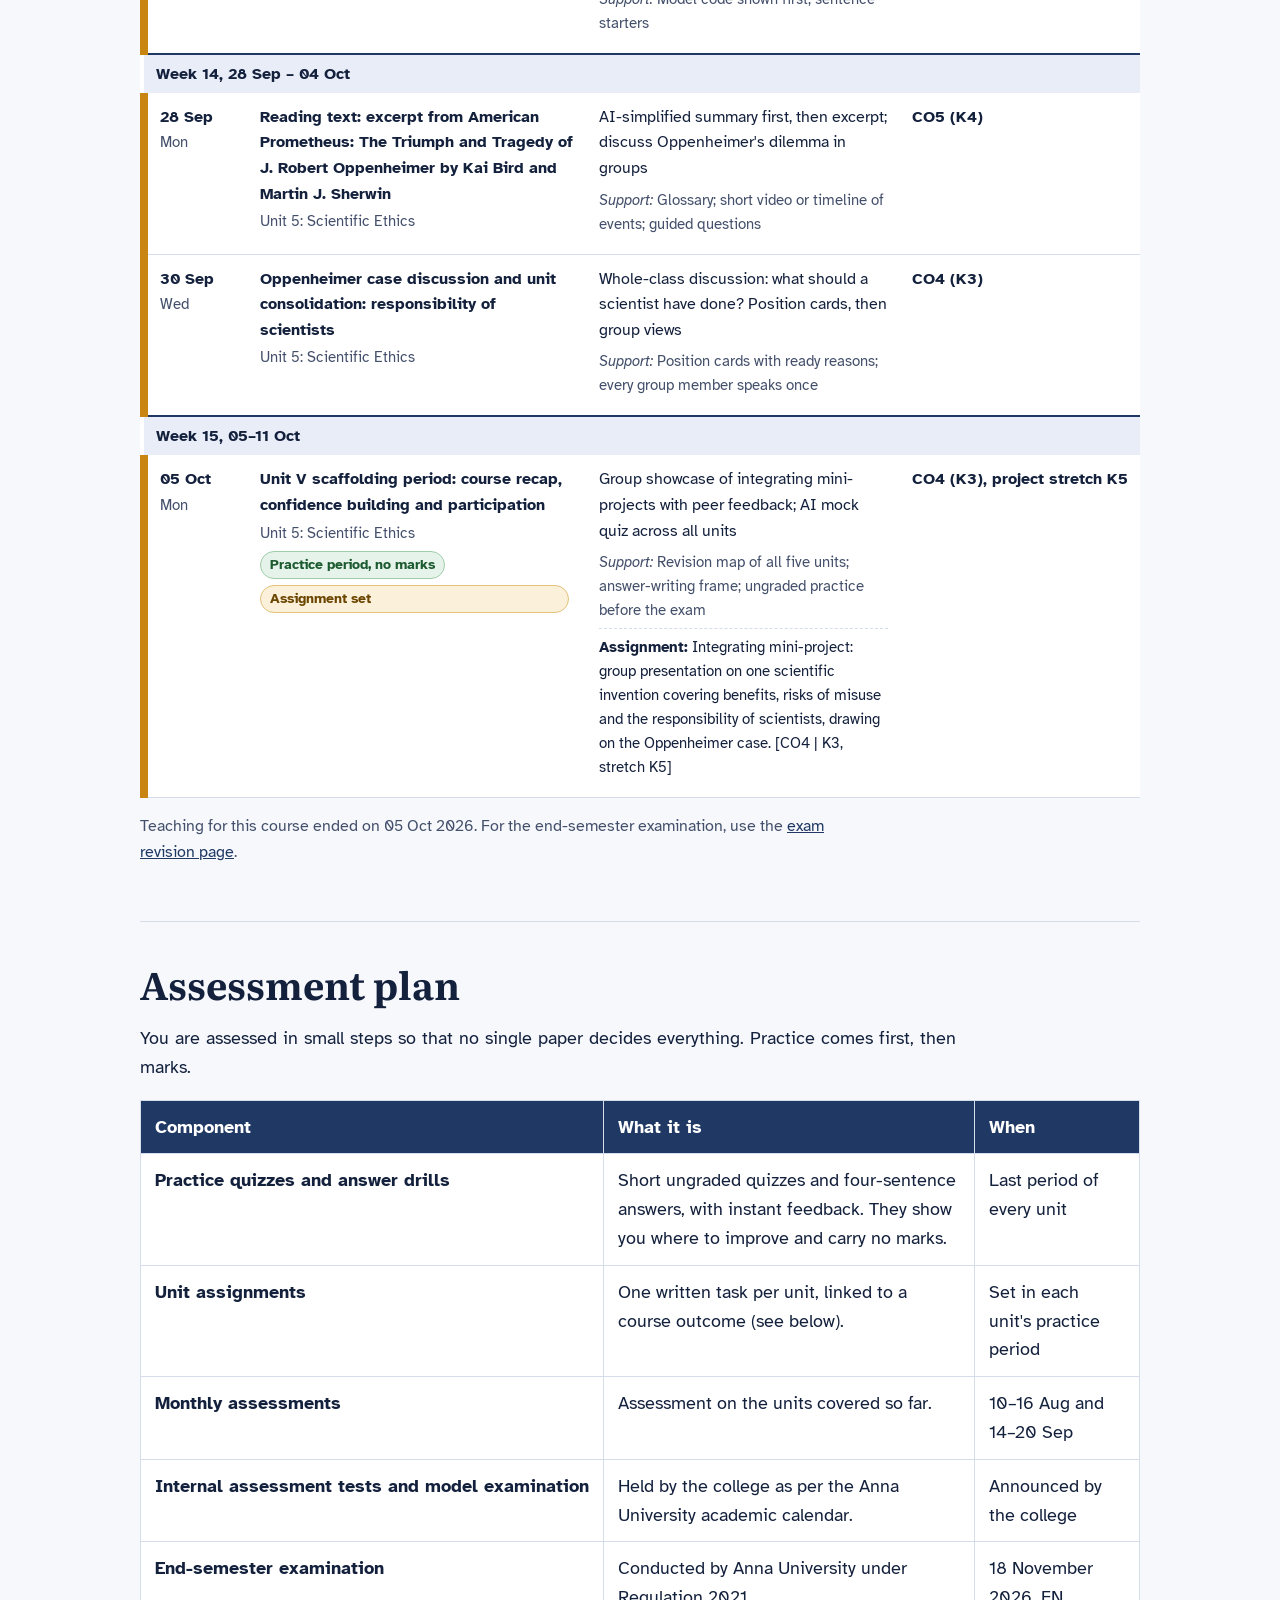
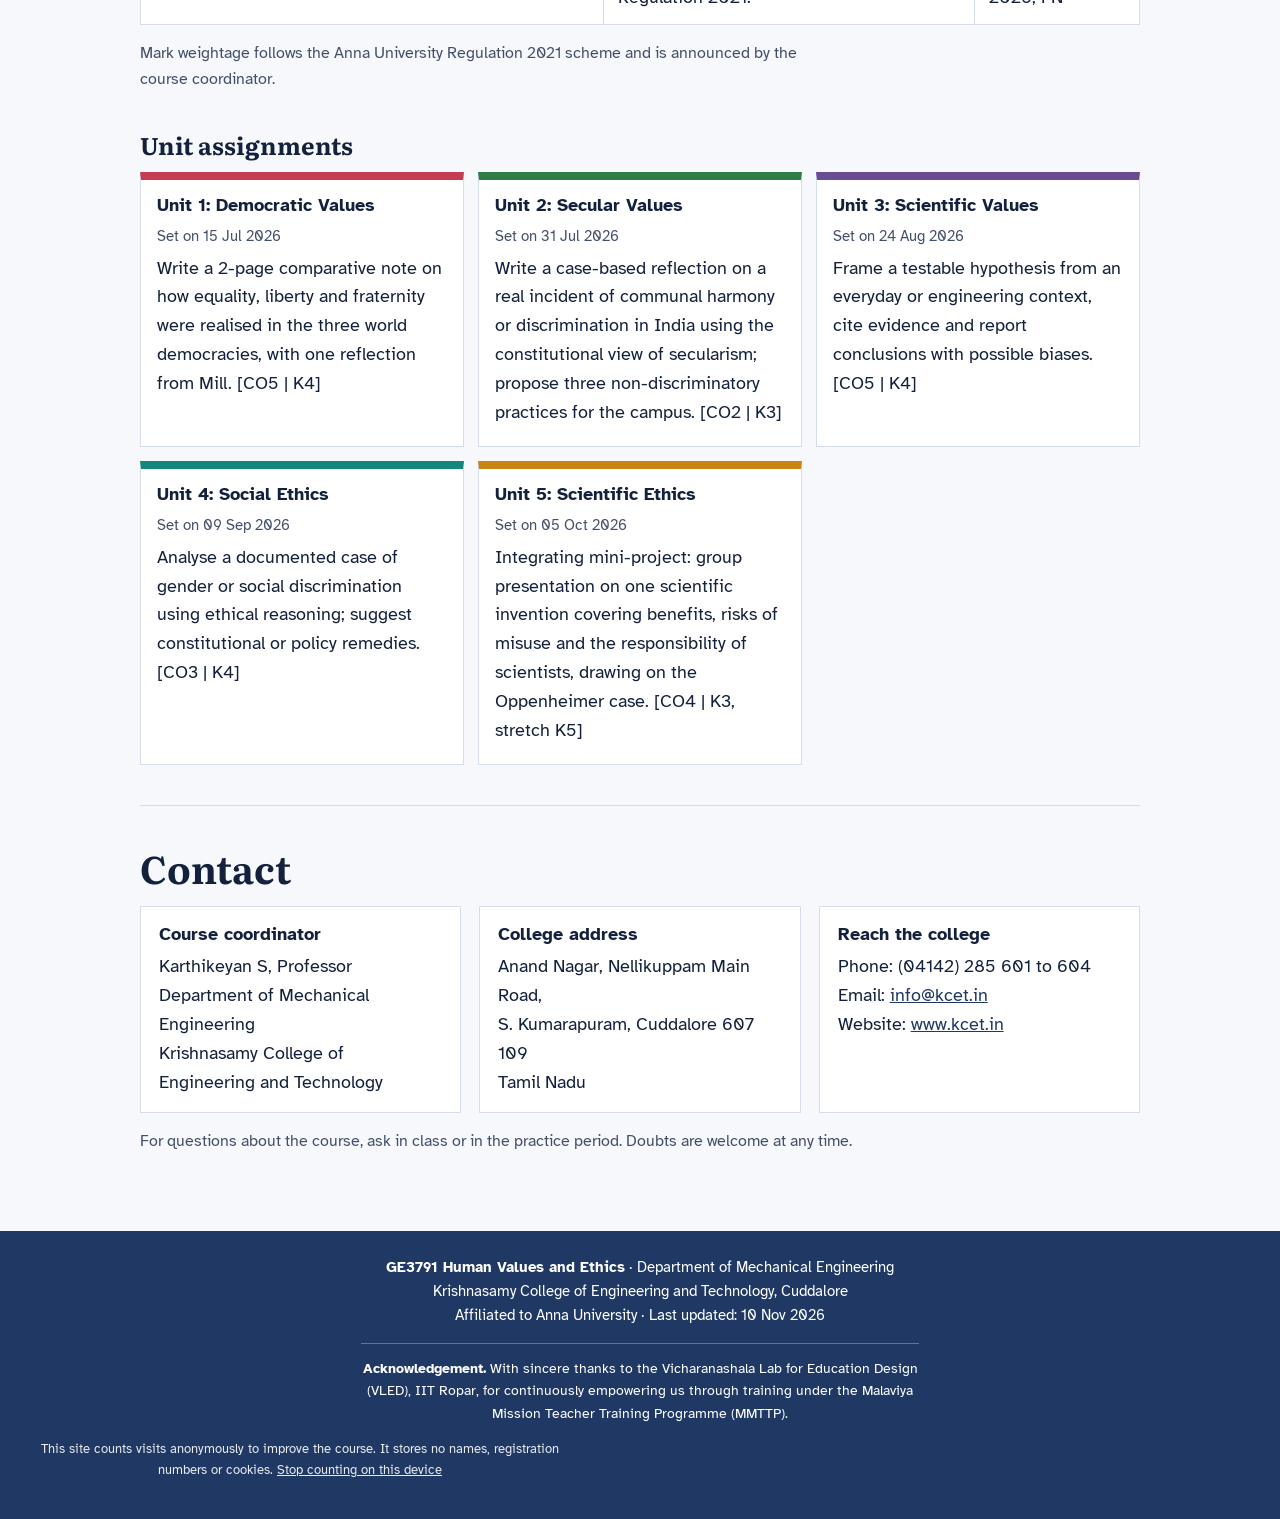
==== commit b32895ec: "Add files via upload Round 9" ====
--- a/index.html
+++ b/index.html
@@ -215,6 +215,7 @@
   <p><strong>GE3791 Human Values and Ethics</strong> &middot; Department of Mechanical Engineering</p>
   <p>Krishnasamy College of Engineering and Technology, Cuddalore</p>
   <p>Affiliated to Anna University &middot; Last updated: <span id="upd">10 Nov 2026</span></p>
+  <p class="ack" style="margin:16px auto 0;padding-top:14px;border-top:1px solid rgba(255,255,255,.3);max-width:62ch;font-size:14px;line-height:1.6"><strong>Acknowledgement.</strong> With sincere thanks to the Vicharanashala Lab for Education Design (VLED), IIT Ropar, for continuously empowering us through training under the Malaviya Mission Teacher Training Programme (MMTTP).</p>
 </footer>
 <script src="site-config.js?v=20261111b"></script>
 <script src="track.js?v=20261111b"></script>
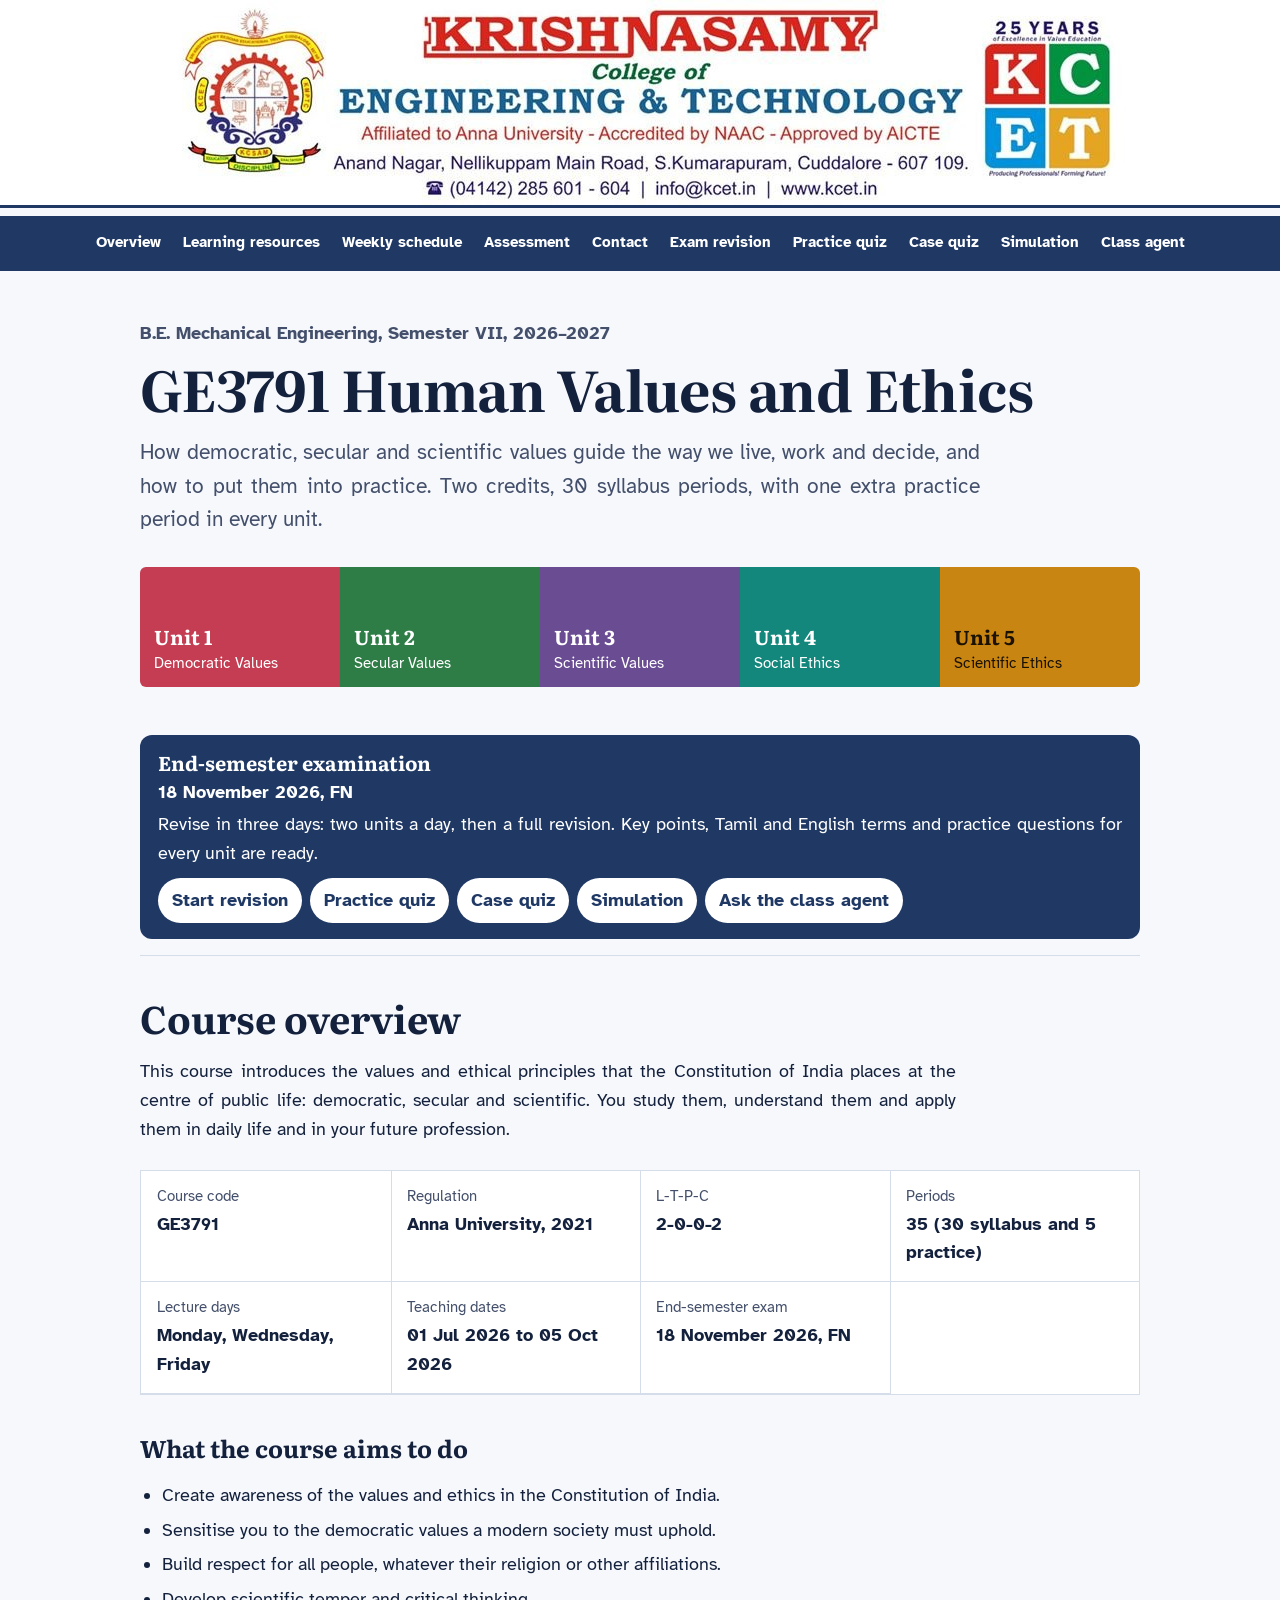
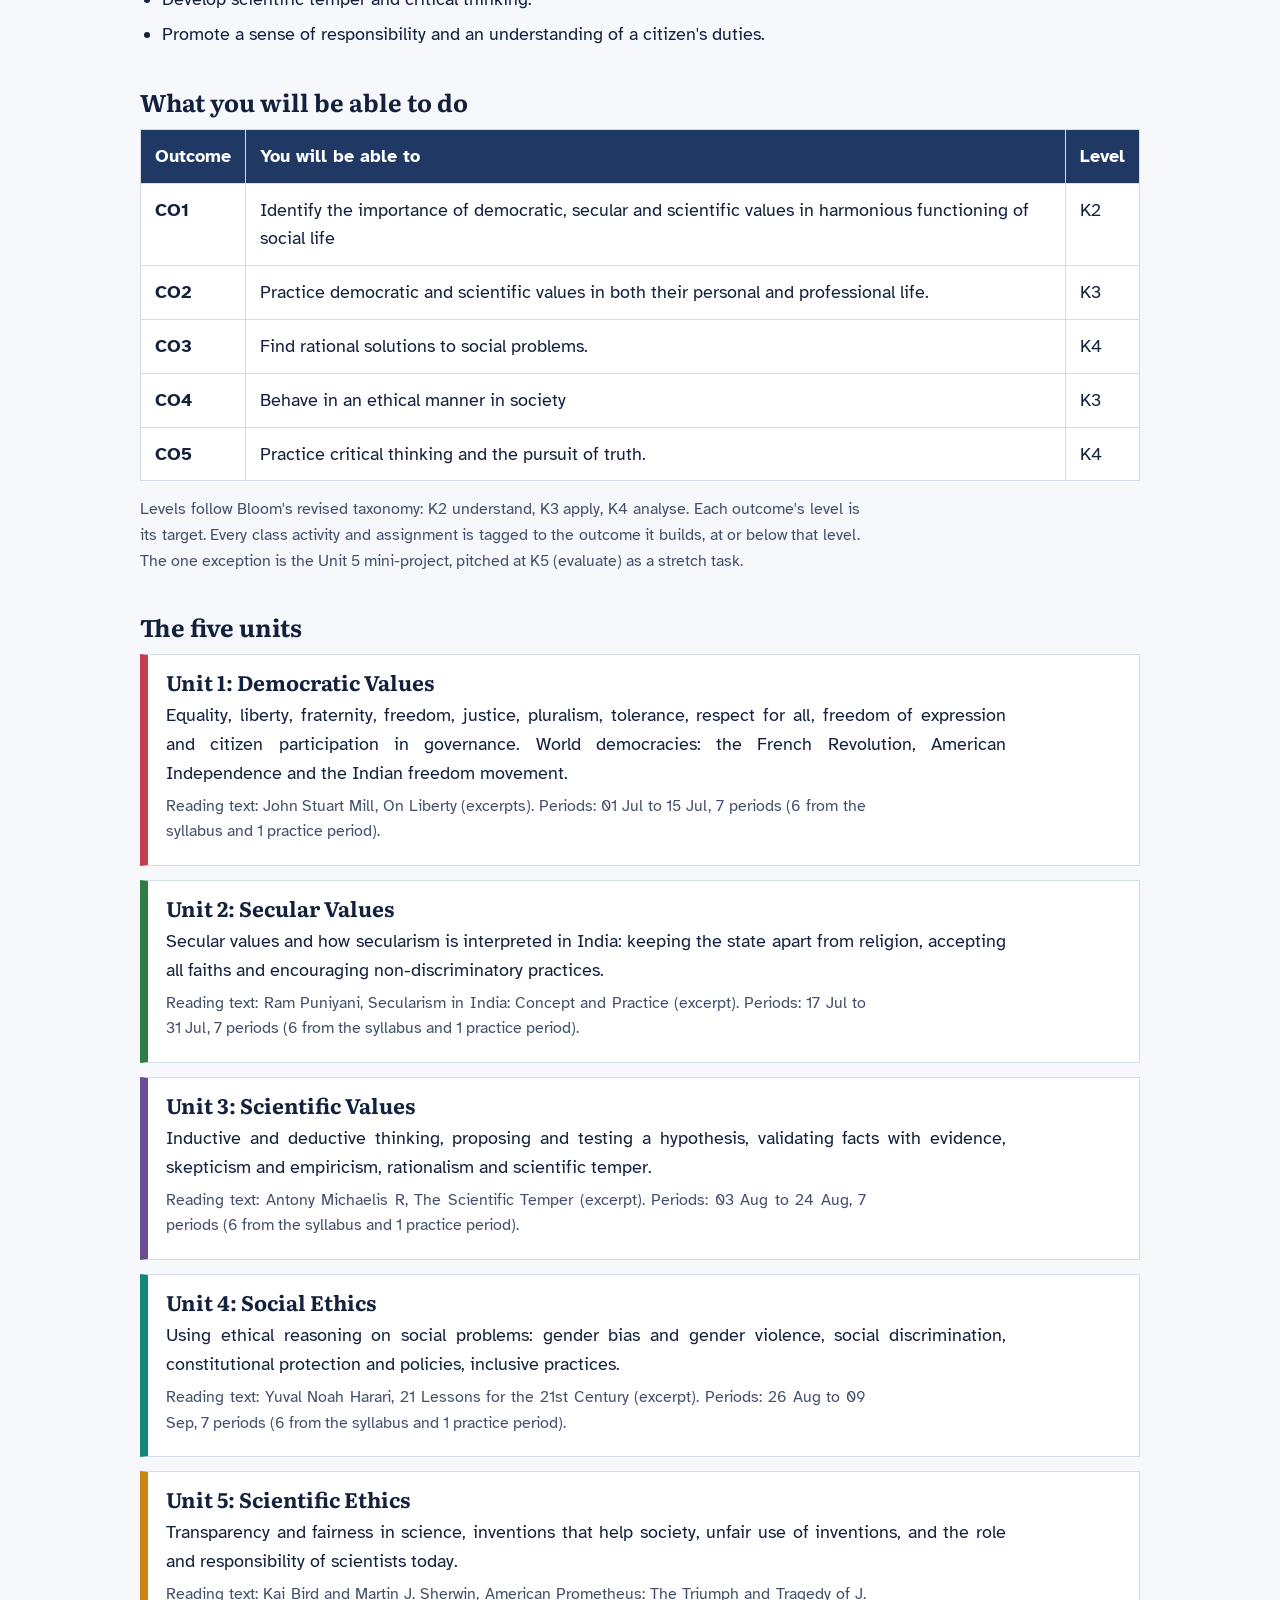
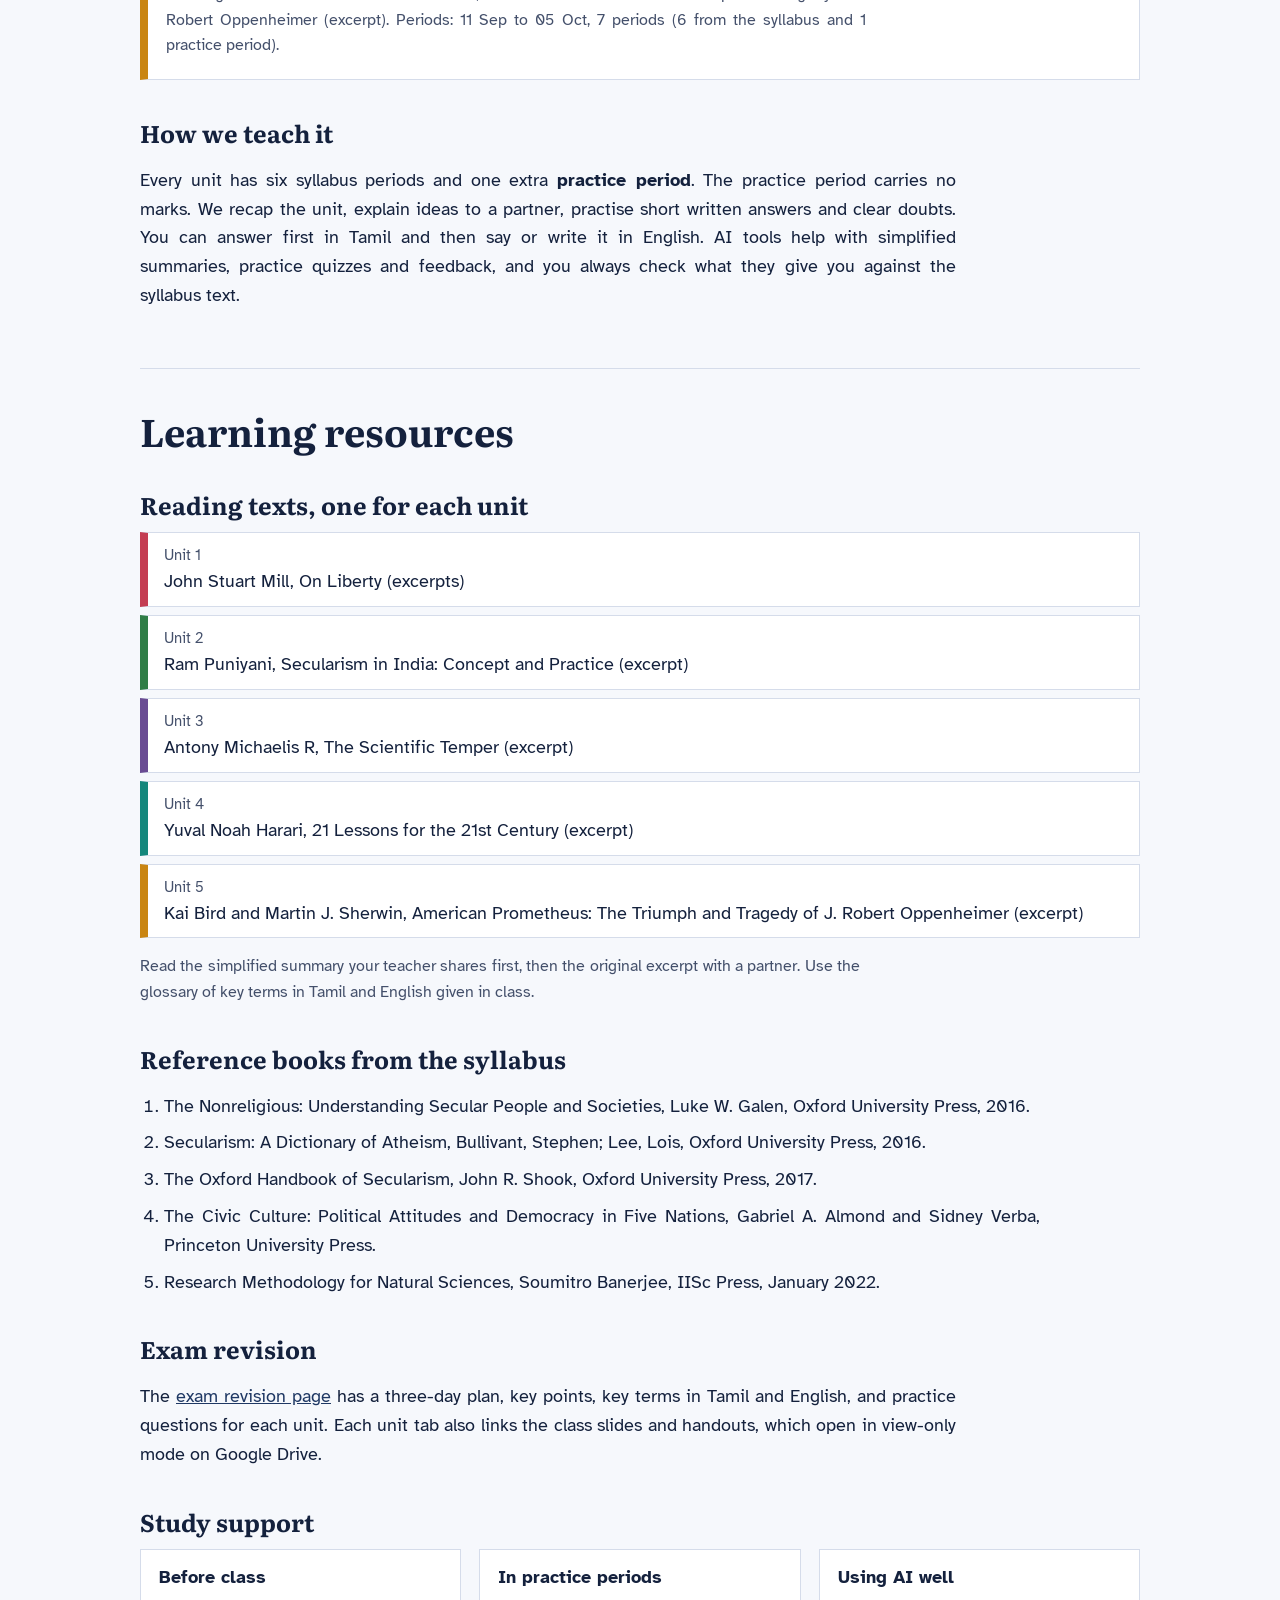
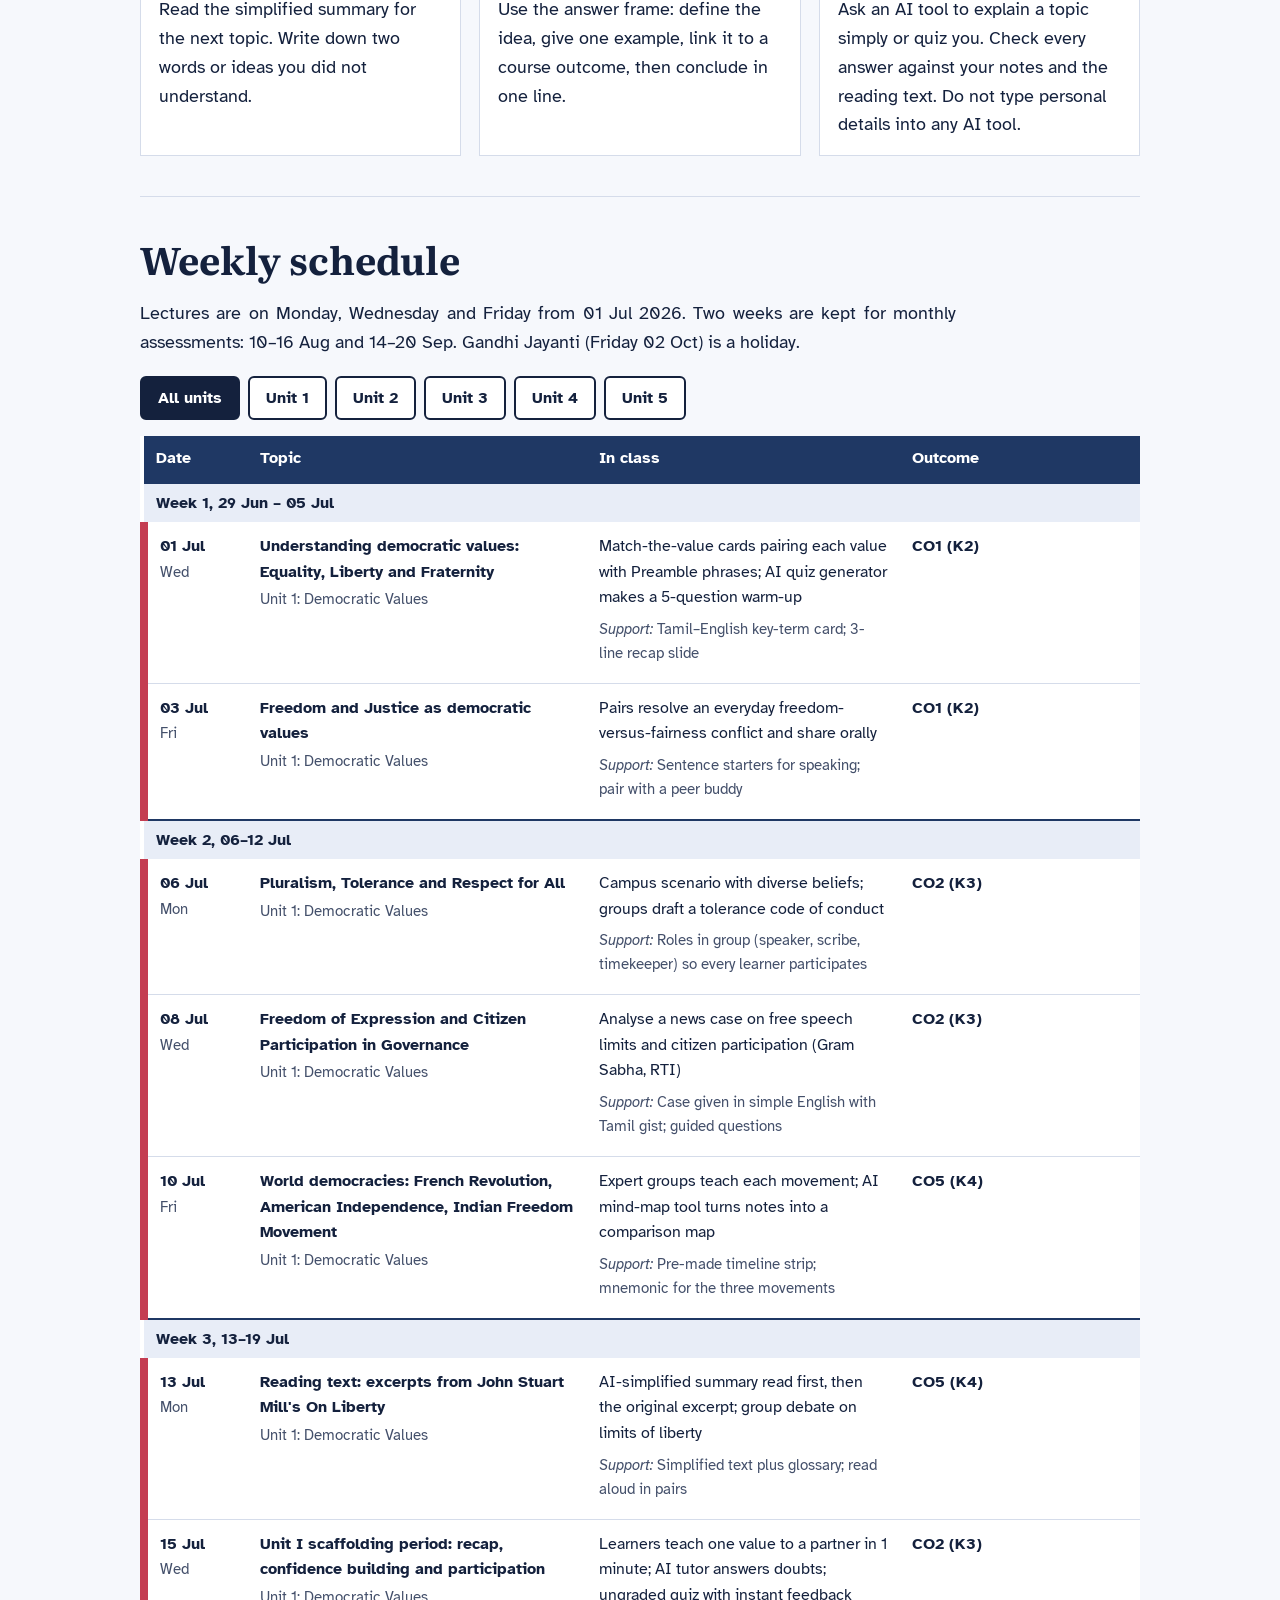
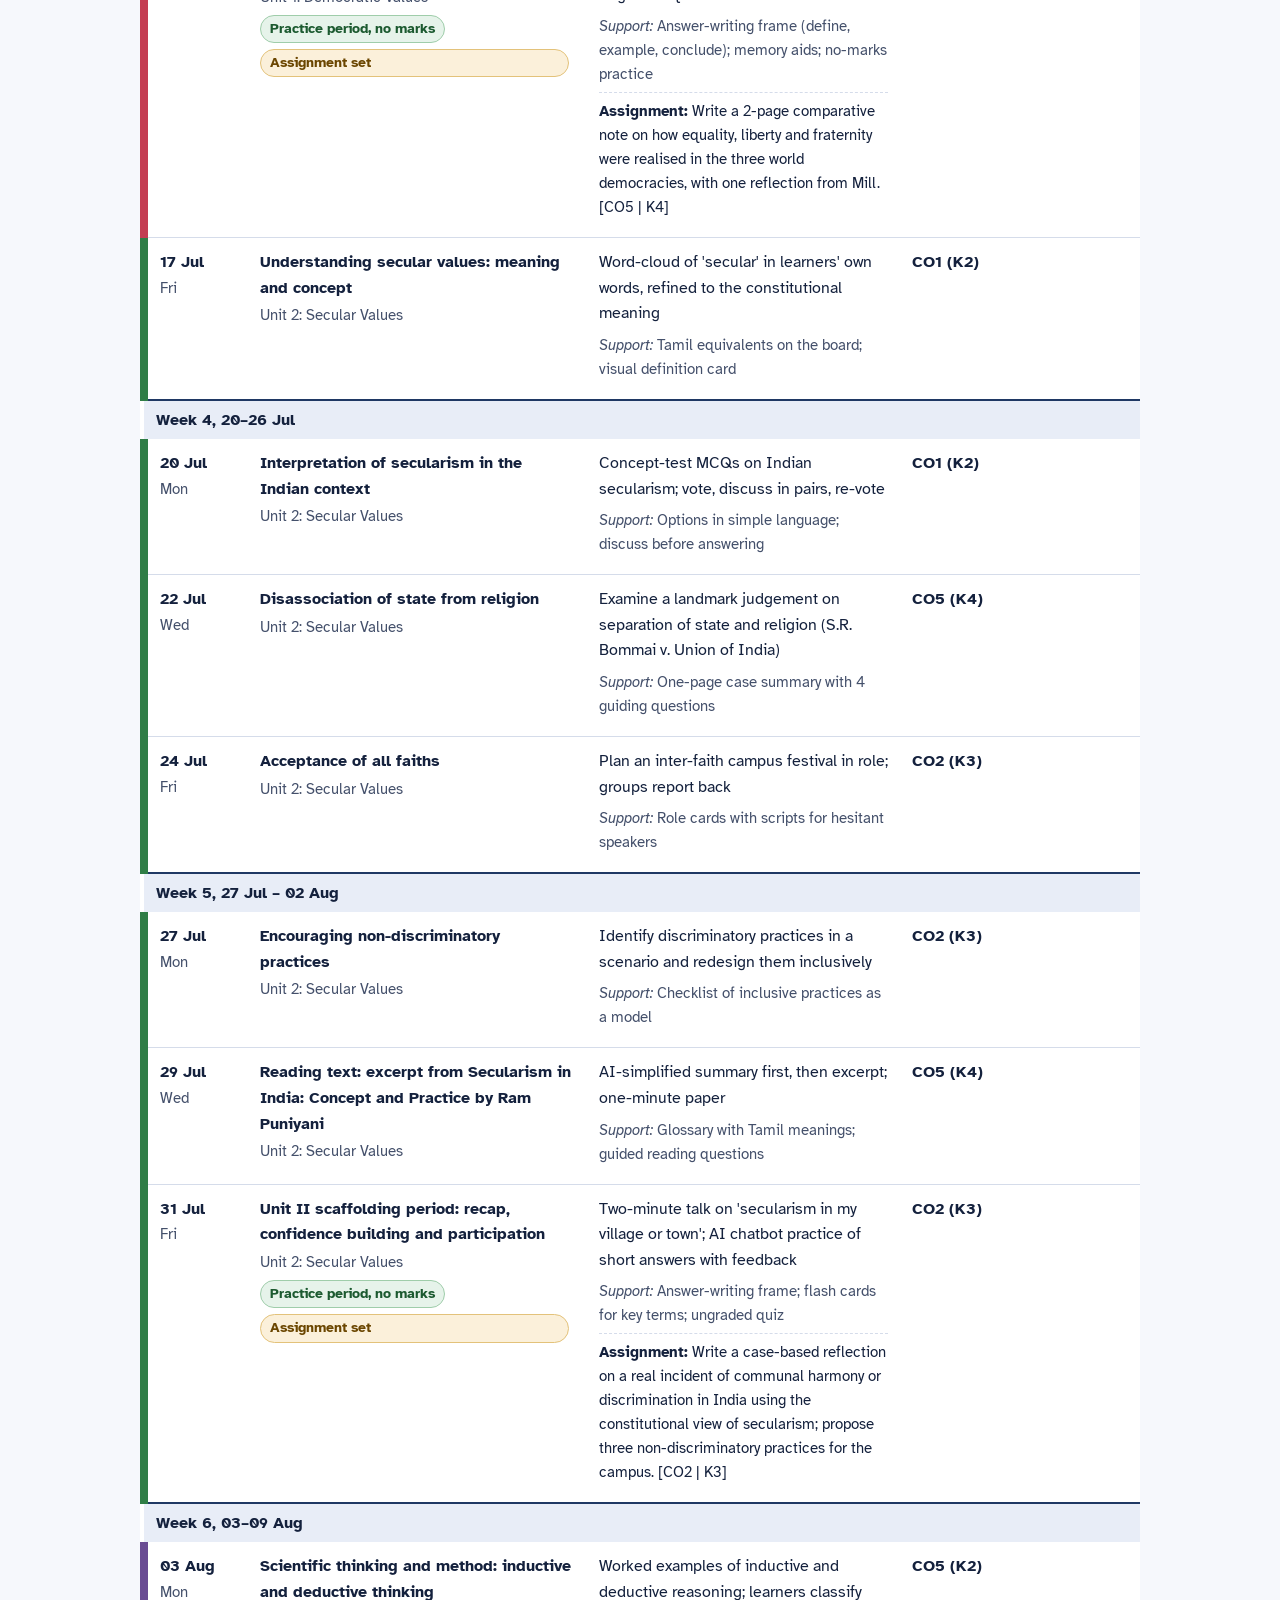
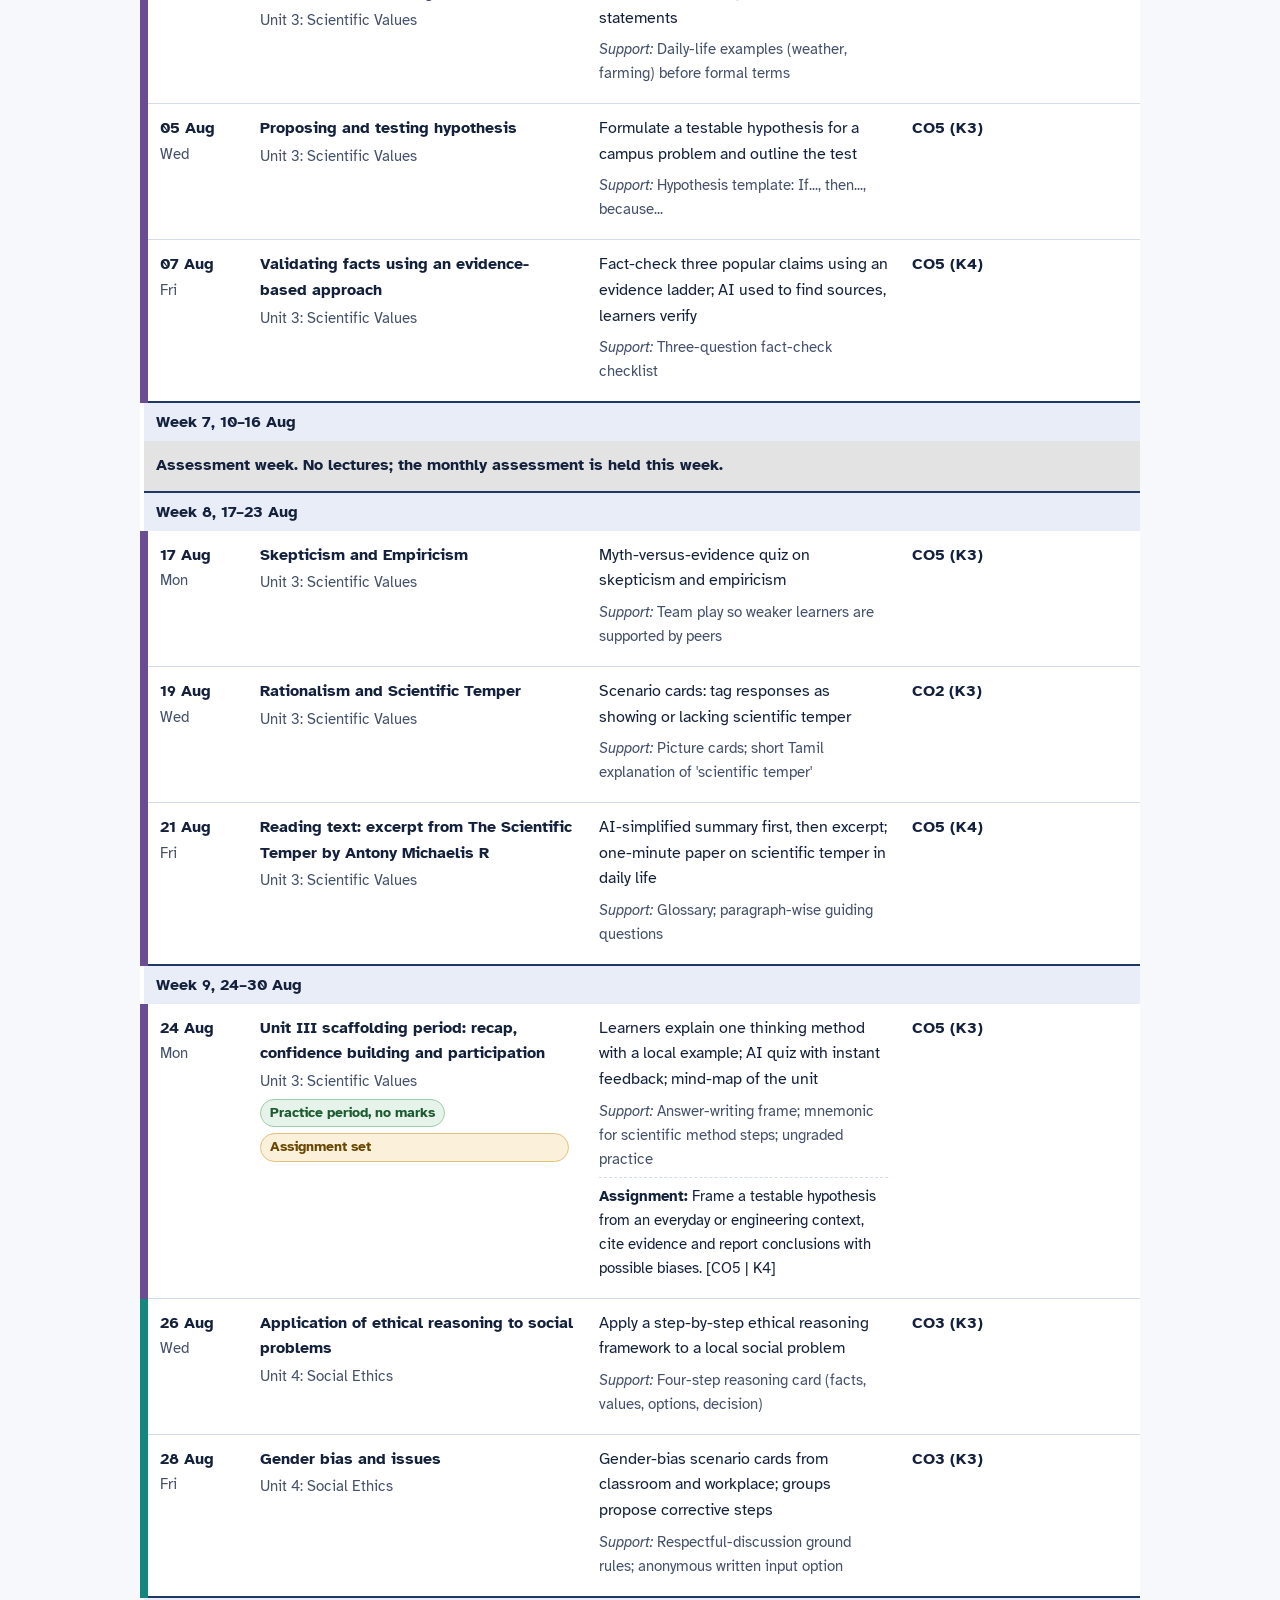
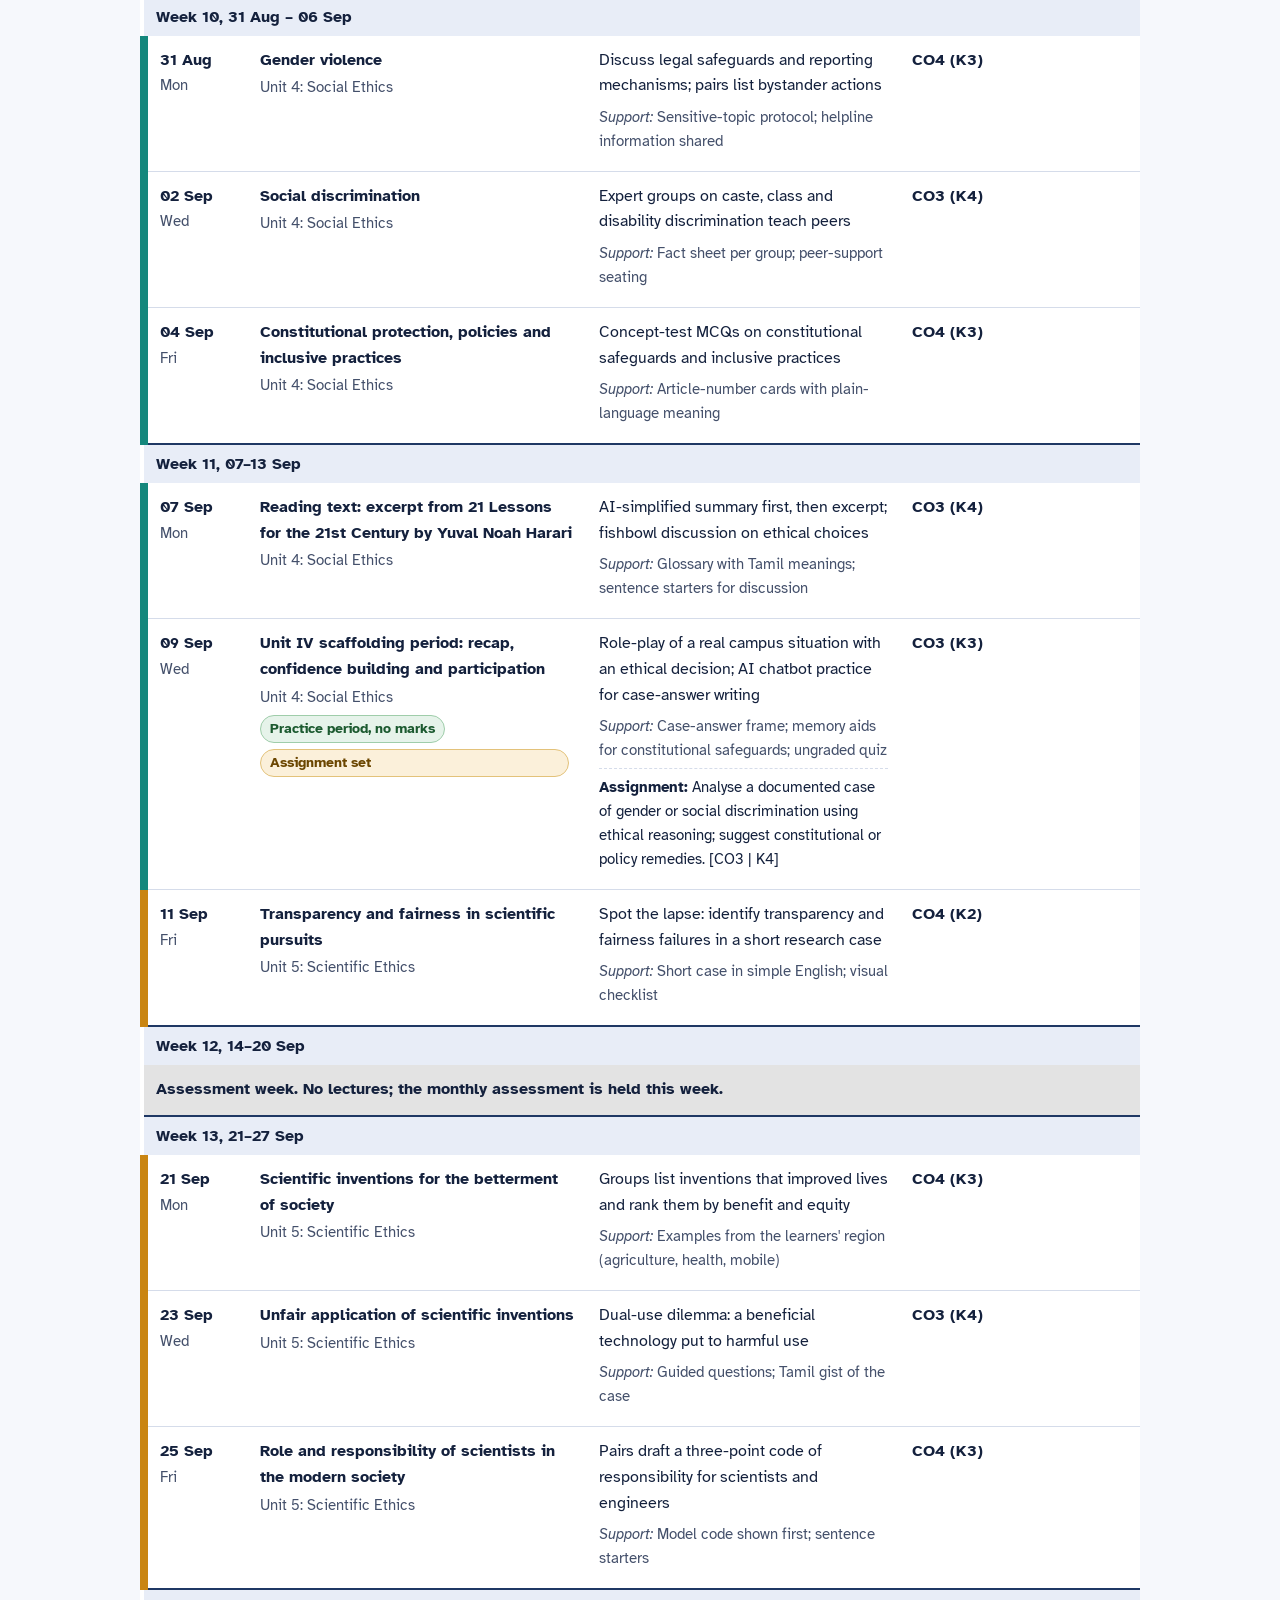
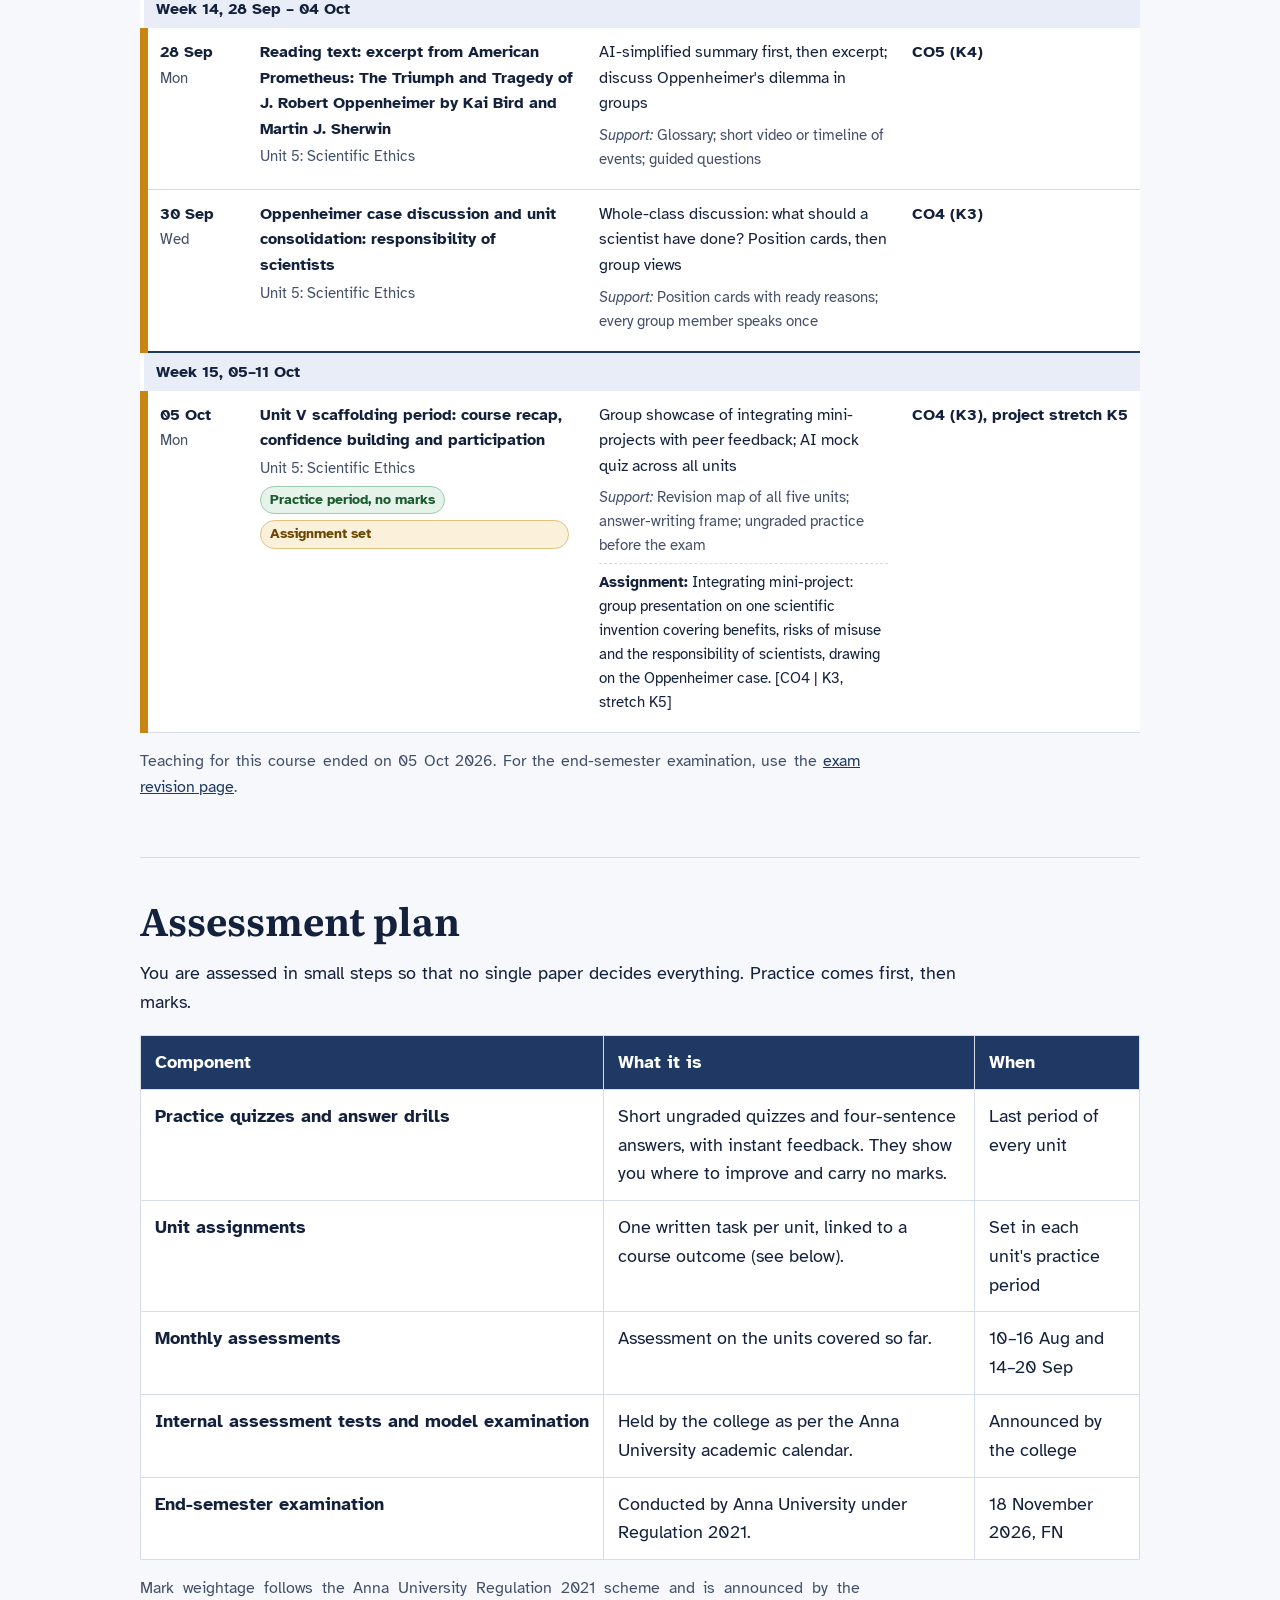
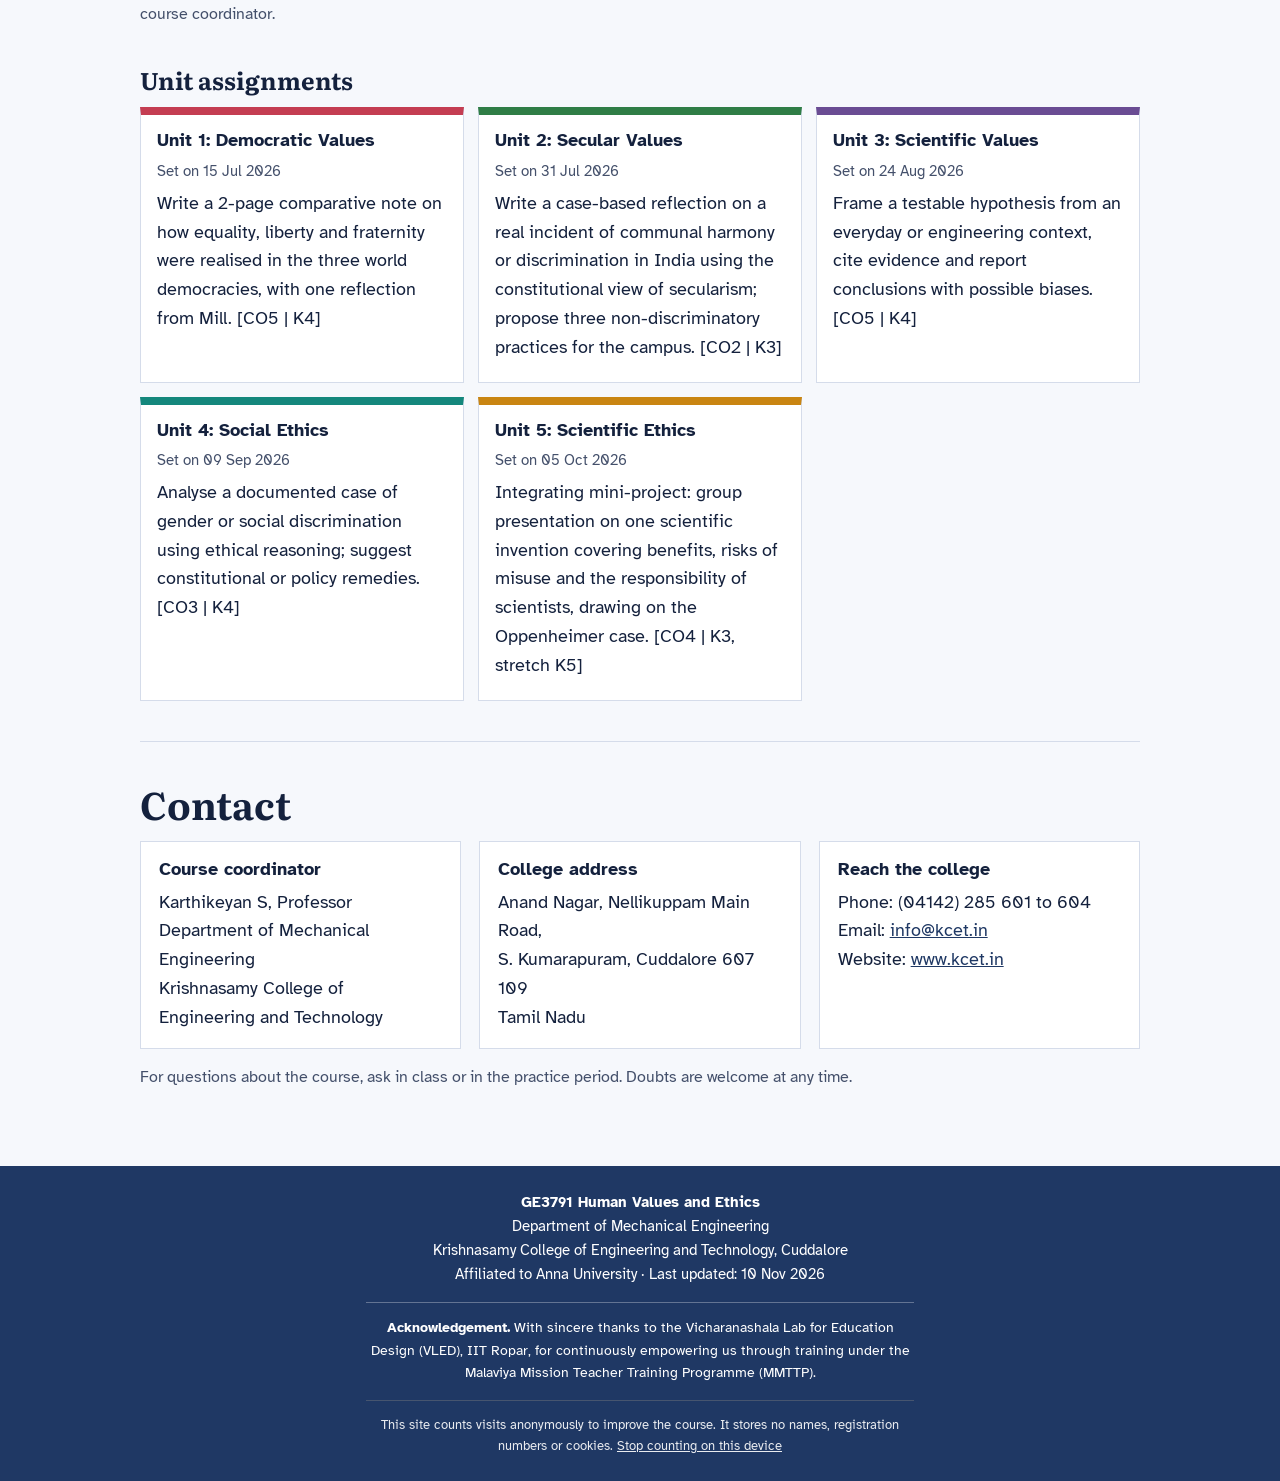
==== commit 2d255fd0: "Add files via upload" ====
--- a/index.html
+++ b/index.html
@@ -17,7 +17,7 @@
 .exam .go{display:flex;flex-wrap:wrap;gap:8px;margin-top:10px}
 .exam .go a{background:#fff;color:#1f3864;padding:8px 14px;border-radius:999px;font-weight:700;text-decoration:none}
 .exam .go a:focus-visible{outline:3px solid #ffd966;outline-offset:2px}
-@media(min-width:761px){.wide,.plain li,.refs li,.block>p{text-align:justify;text-justify:inter-word;hyphens:auto;-webkit-hyphens:auto}.plain-table td,.plain-table th,.sched p,.sched td{text-align:left;hyphens:manual}.block>p.note,.block>p.sub{text-align:left}}.lede,.note,.unit p,.plain li{text-wrap:pretty}@media(min-width:761px){.nav{gap:0 2px}.nav a{padding:14px 10px;font-size:15px}}@media(min-width:761px) and (max-width:1180px){.nav a{padding:12px 8px;font-size:14px}}.kbanner{display:block;background:#fff;border-bottom:3px solid #1f3864;margin:0 0 8px}.kbanner.nobanner img{display:none}.kbanner.nobanner:before{content:"Krishnasamy College of Engineering & Technology, Cuddalore";display:block;padding:14px 16px;text-align:center;font:700 clamp(16px,3.2vw,26px)/1.3 Georgia,serif;color:#1f3864}.kbanner.nobanner:after{content:"Affiliated to Anna University \00b7 Accredited by NAAC \00b7 Approved by AICTE";display:block;padding:0 16px 12px;text-align:center;font:13px system-ui,sans-serif;color:#8a1c1c}.kbanner img{display:block;width:100%;max-width:1045px;height:auto;margin:0 auto}
+@media(min-width:761px){.lede,.exam p,.wide,.note,.unit p,.plain li,.refs li,.reading li,.block>p{text-align:justify;text-justify:inter-word;hyphens:auto;-webkit-hyphens:auto}.plain-table td,.plain-table th,.sched td,.sched p,.sup,.asg-text,.meta{text-align:left;hyphens:manual}h1{max-width:none;font-size:clamp(34px,4.6vw,56px)}.nav{gap:0 2px}.nav a{padding:14px 10px;font-size:15px}}@media(min-width:761px) and (max-width:1180px){.nav a{padding:12px 8px;font-size:14px}}h1{text-wrap:balance}.lede,.note,.unit p,.plain li{text-wrap:pretty}.kbanner{display:block;background:#fff;border-bottom:3px solid #1f3864;margin:0 0 8px}.kbanner.nobanner img{display:none}.kbanner.nobanner:before{content:"Krishnasamy College of Engineering & Technology, Cuddalore";display:block;padding:14px 16px;text-align:center;font:700 clamp(16px,3.2vw,26px)/1.3 Georgia,serif;color:#1f3864}.kbanner.nobanner:after{content:"Affiliated to Anna University \00b7 Accredited by NAAC \00b7 Approved by AICTE";display:block;padding:0 16px 12px;text-align:center;font:13px system-ui,sans-serif;color:#8a1c1c}.kbanner img{display:block;width:100%;max-width:1045px;height:auto;margin:0 auto}
 </style>
 </head>
 <body data-reach>
@@ -212,10 +212,11 @@
 </section>
 </main>
 <footer class="foot">
-  <p><strong>GE3791 Human Values and Ethics</strong> &middot; Department of Mechanical Engineering</p>
+  <p><strong>GE3791 Human Values and Ethics</strong></p>
+  <p>Department of Mechanical Engineering</p>
   <p>Krishnasamy College of Engineering and Technology, Cuddalore</p>
-  <p>Affiliated to Anna University &middot; Last updated: <span id="upd">10 Nov 2026</span></p>
-  <p class="ack" style="margin:16px auto 0;padding-top:14px;border-top:1px solid rgba(255,255,255,.3);max-width:62ch;font-size:14px;line-height:1.6"><strong>Acknowledgement.</strong> With sincere thanks to the Vicharanashala Lab for Education Design (VLED), IIT Ropar, for continuously empowering us through training under the Malaviya Mission Teacher Training Programme (MMTTP).</p>
+  <p>Affiliated to Anna University &middot; <span style="white-space:nowrap">Last updated: <span id="upd">10 Nov 2026</span></span></p>
+  <p class="ack" style="margin:16px auto 0;padding-top:14px;border-top:1px solid rgba(255,255,255,.3);max-width:548px;font-size:14px;line-height:1.6"><strong>Acknowledgement.</strong> With sincere thanks to the Vicharanashala Lab for Education Design (VLED), IIT Ropar, for continuously empowering us through training under the Malaviya Mission Teacher Training Programme (MMTTP).</p>
 </footer>
 <script src="site-config.js?v=20261111b"></script>
 <script src="track.js?v=20261111b"></script>
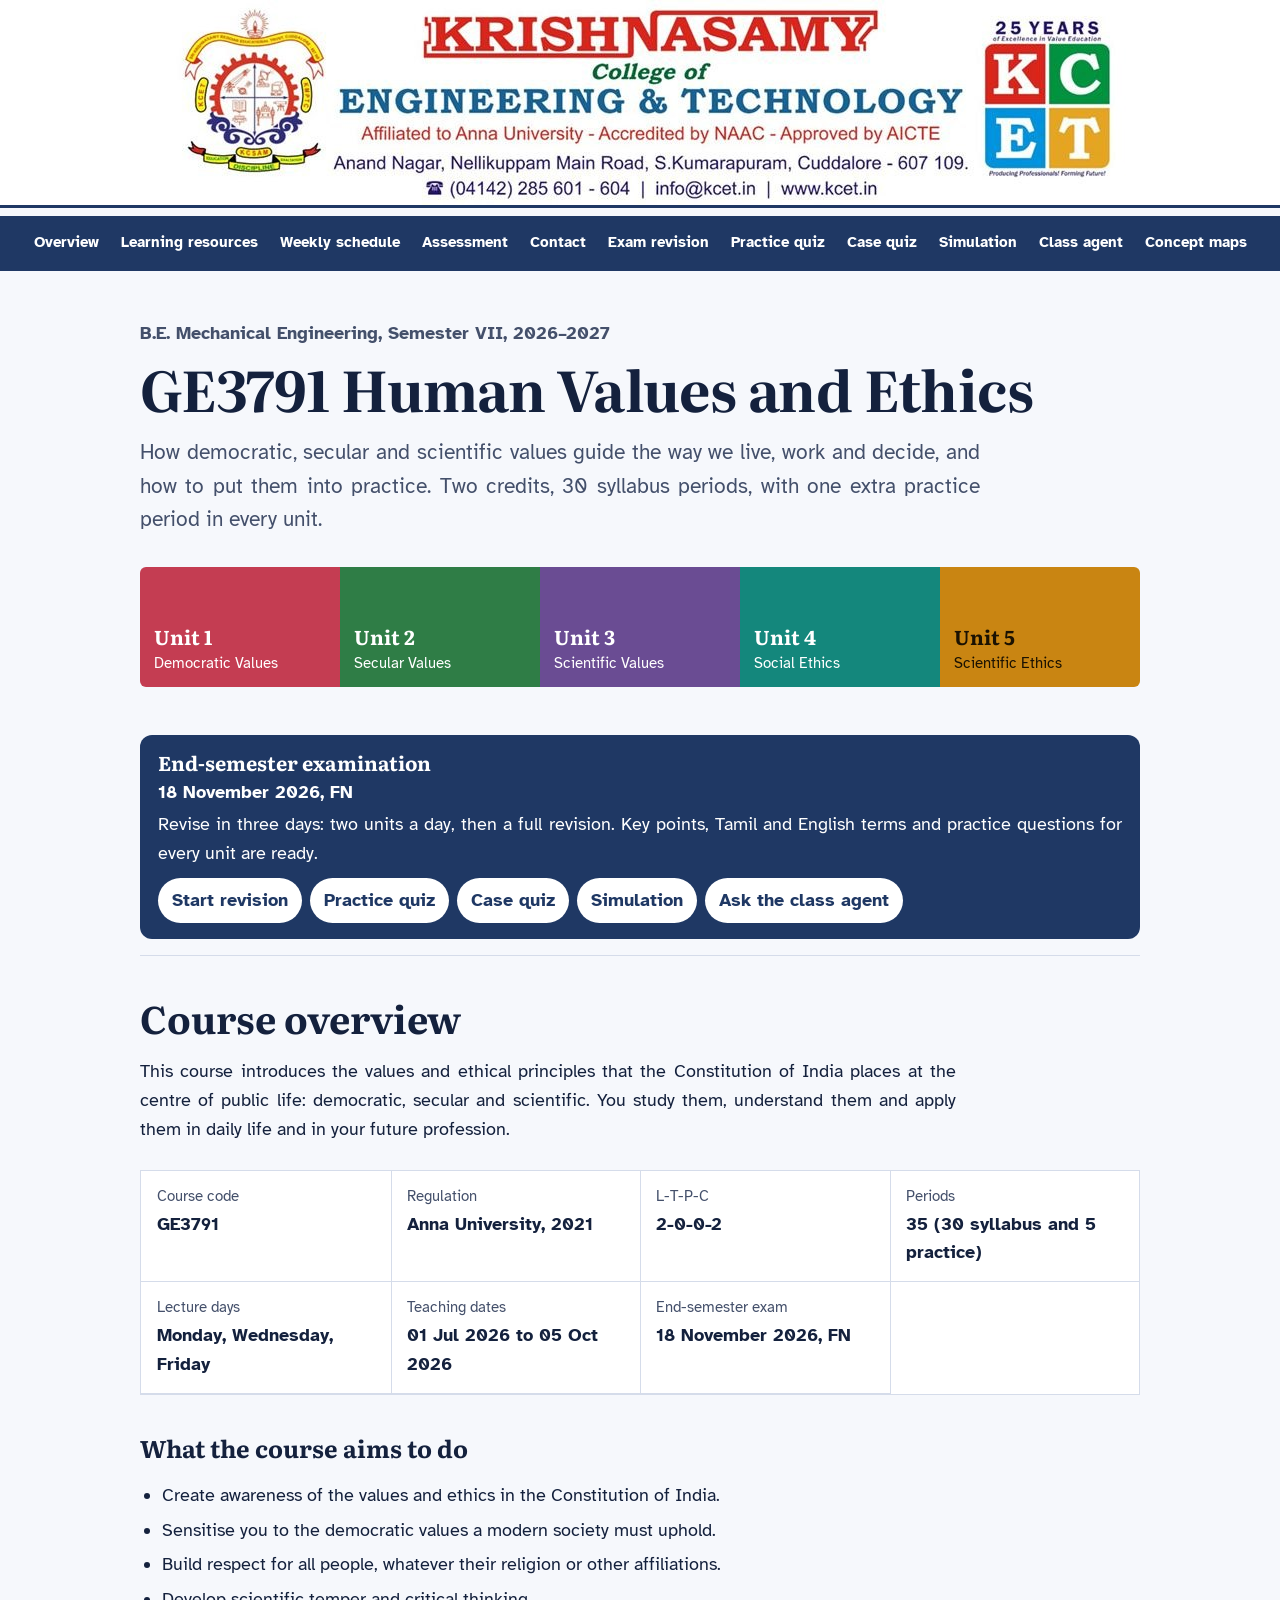
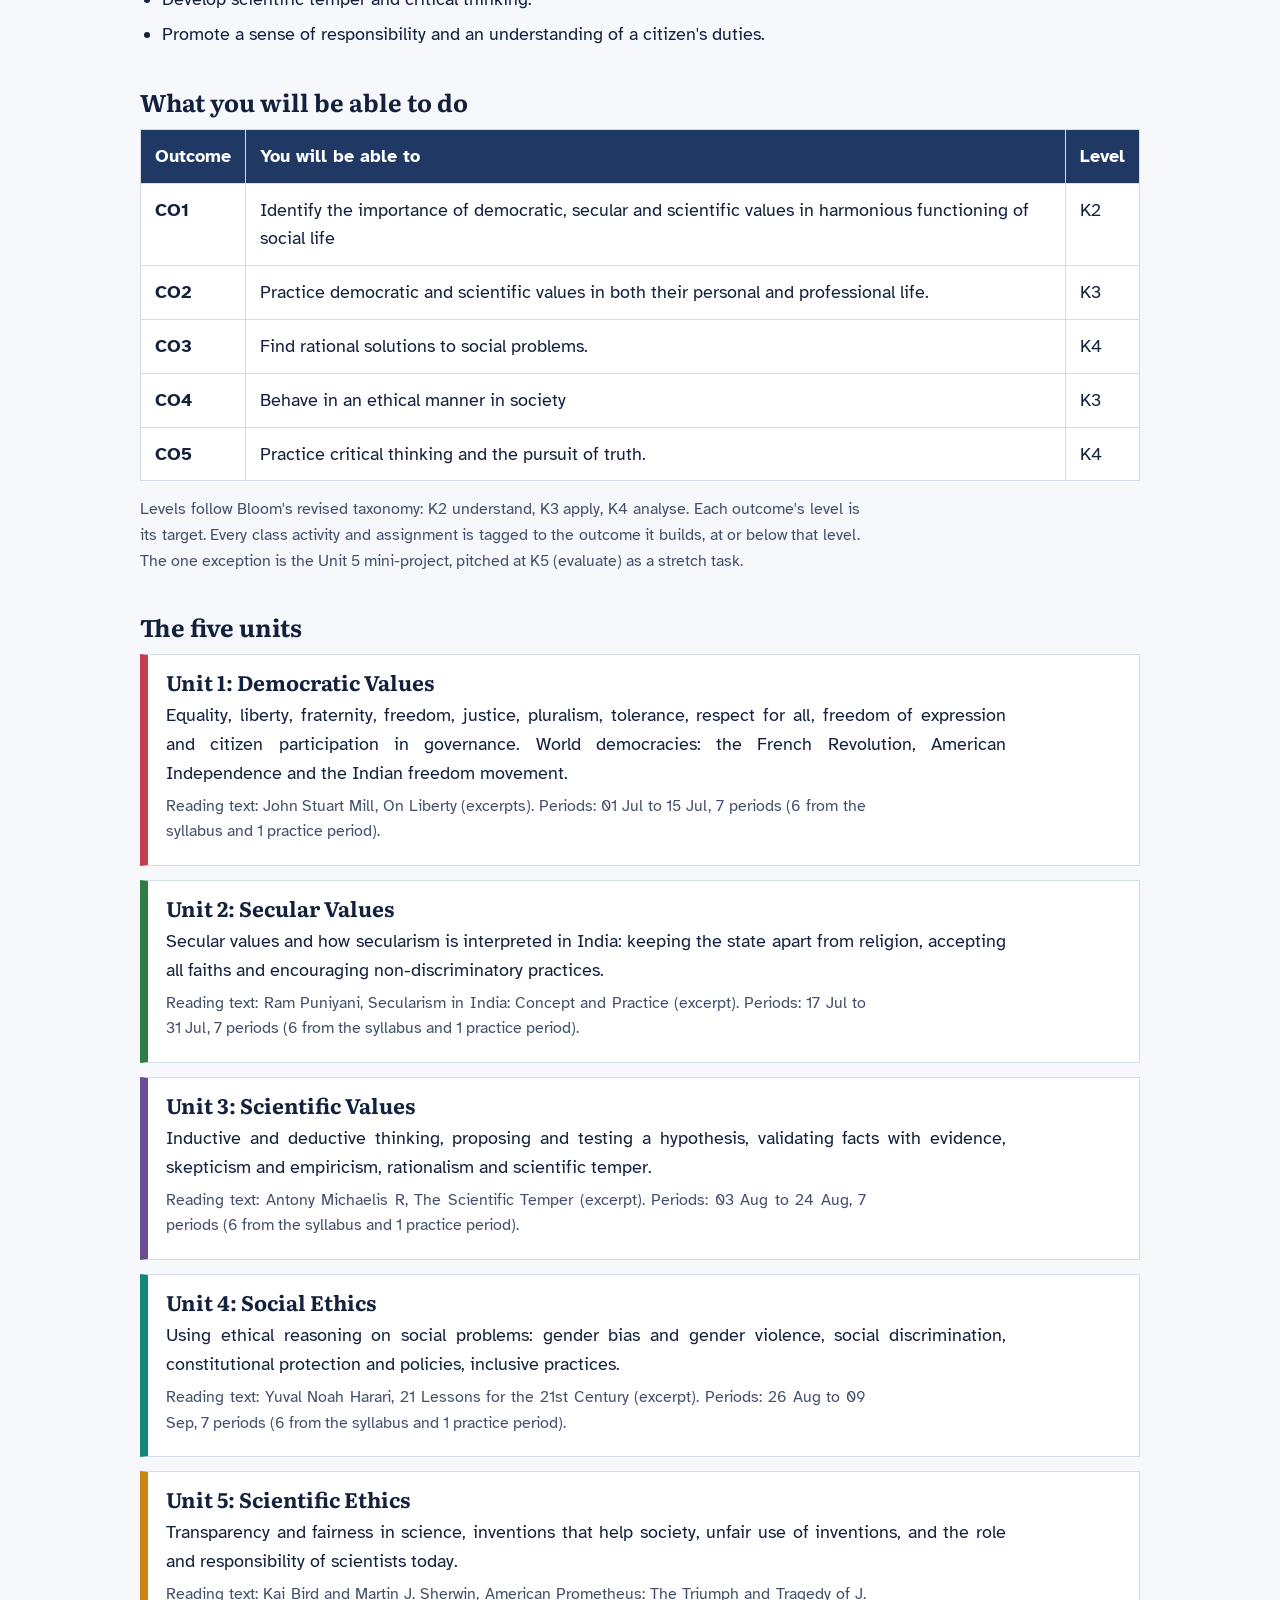
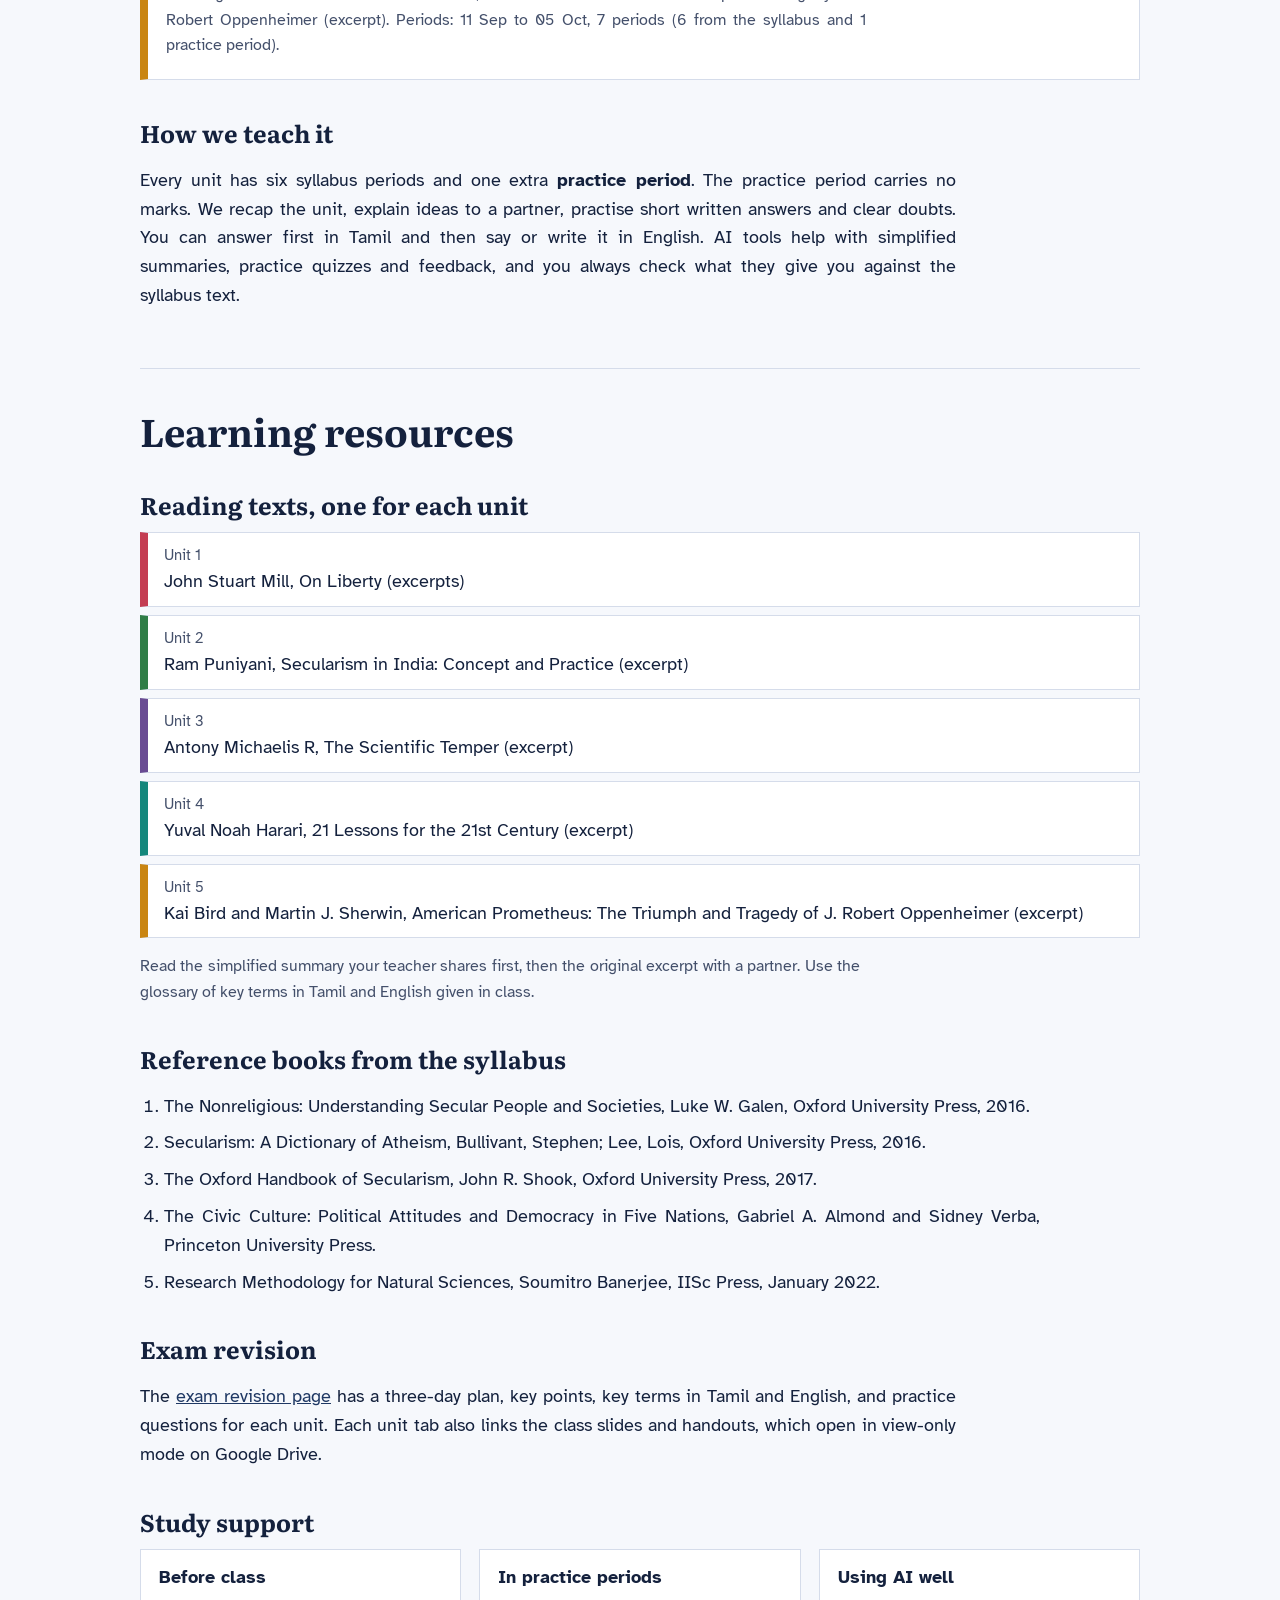
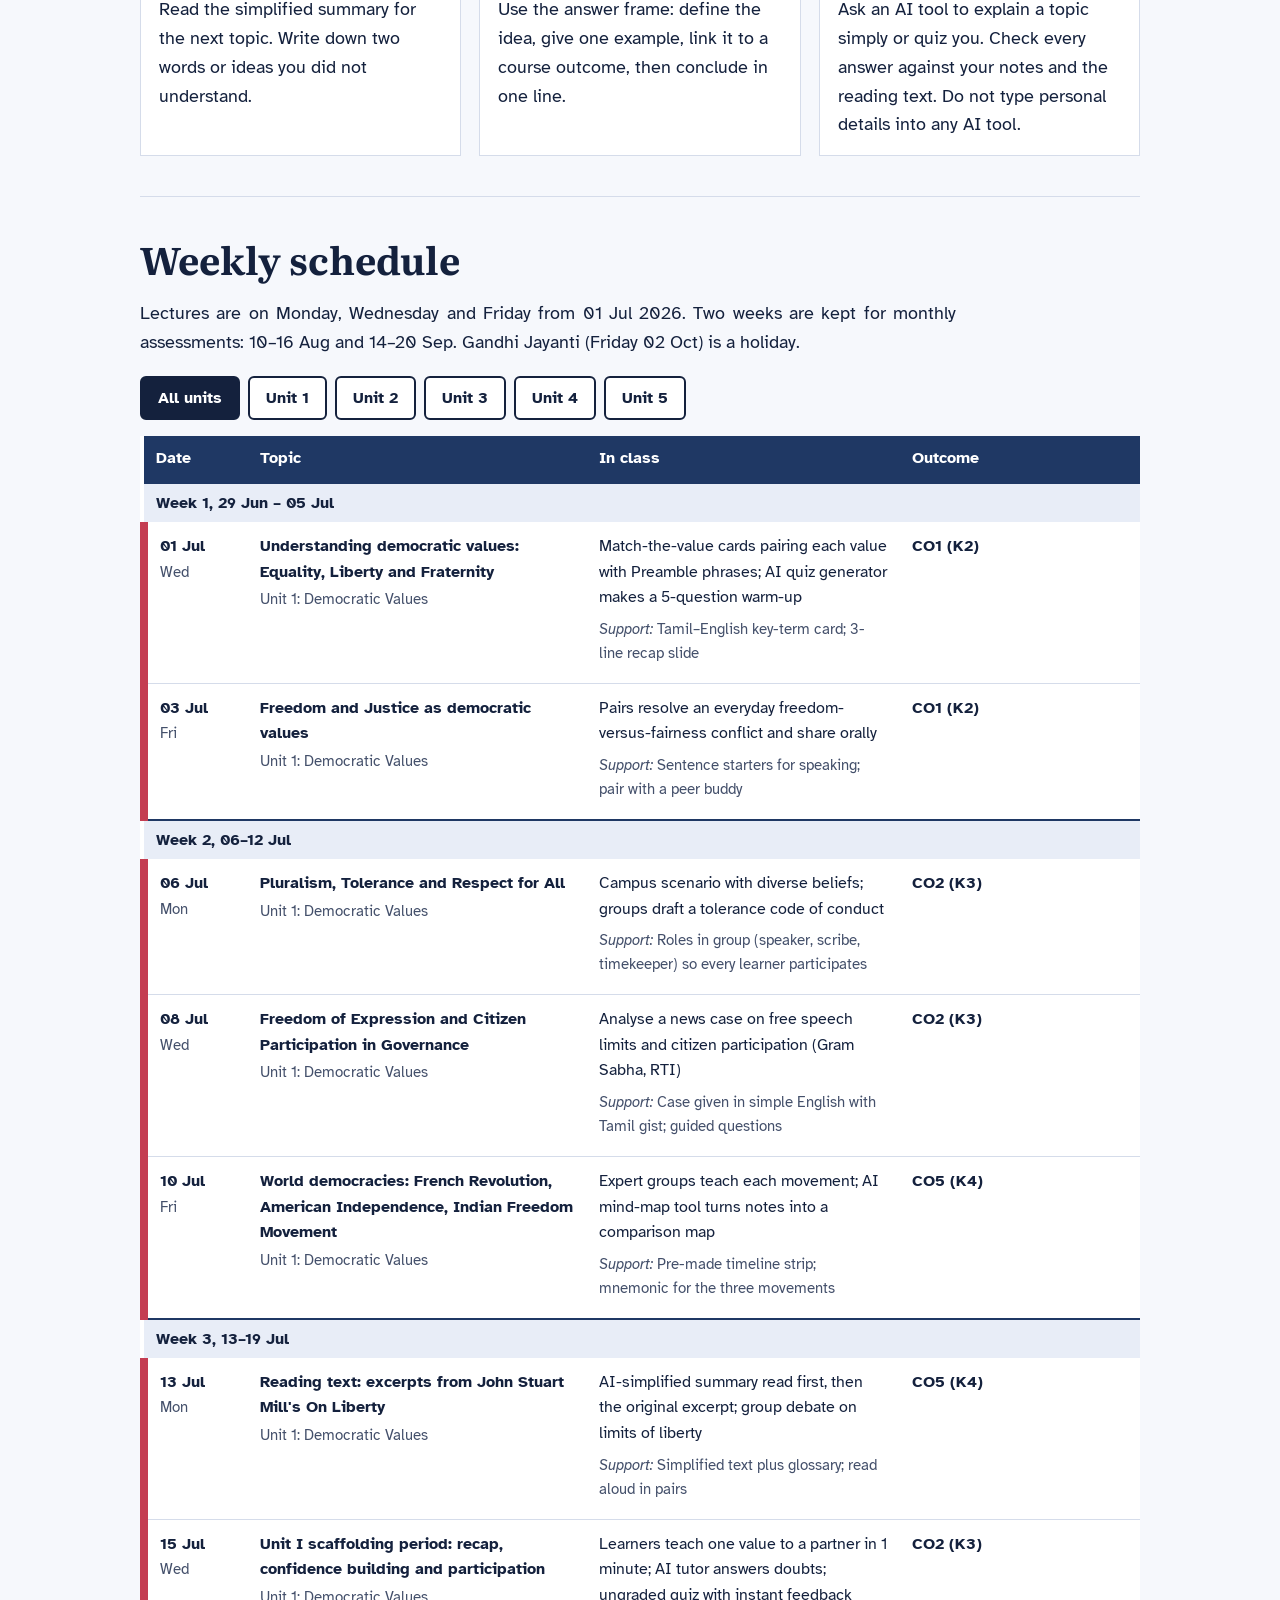
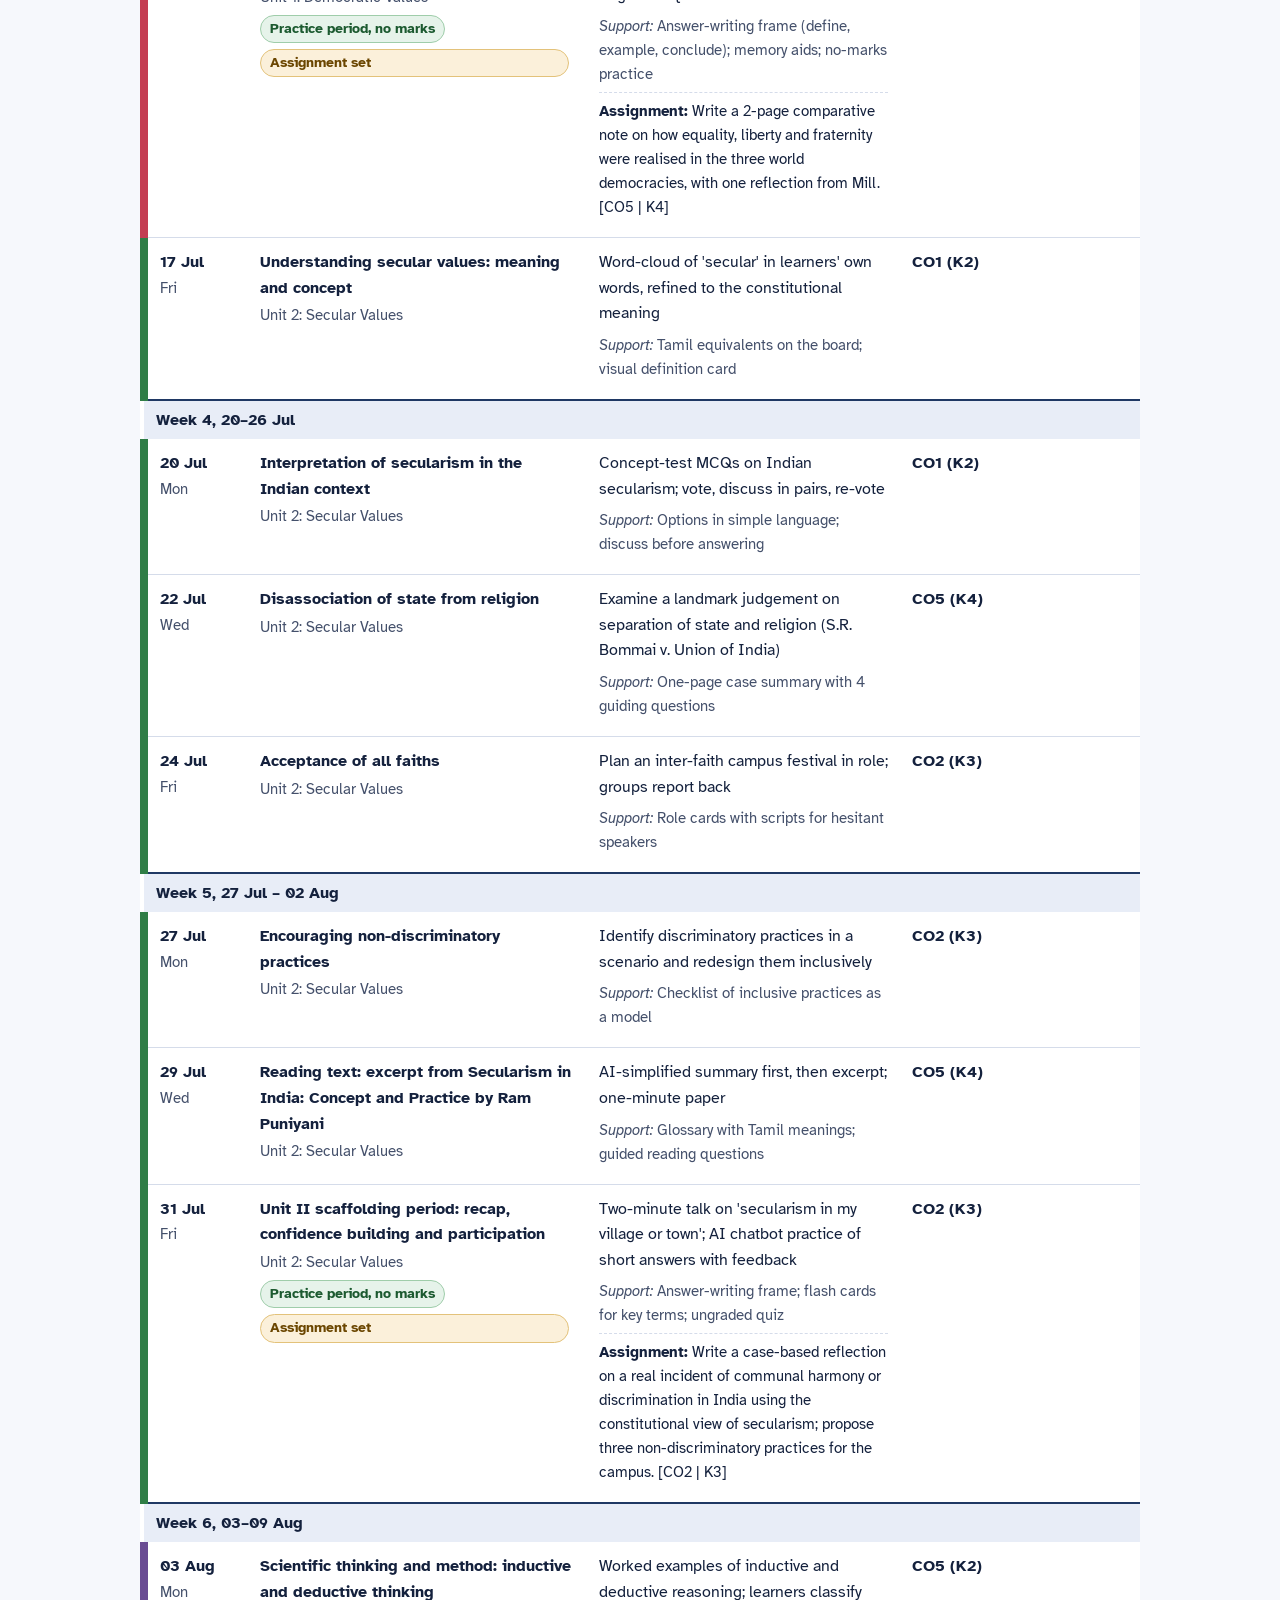
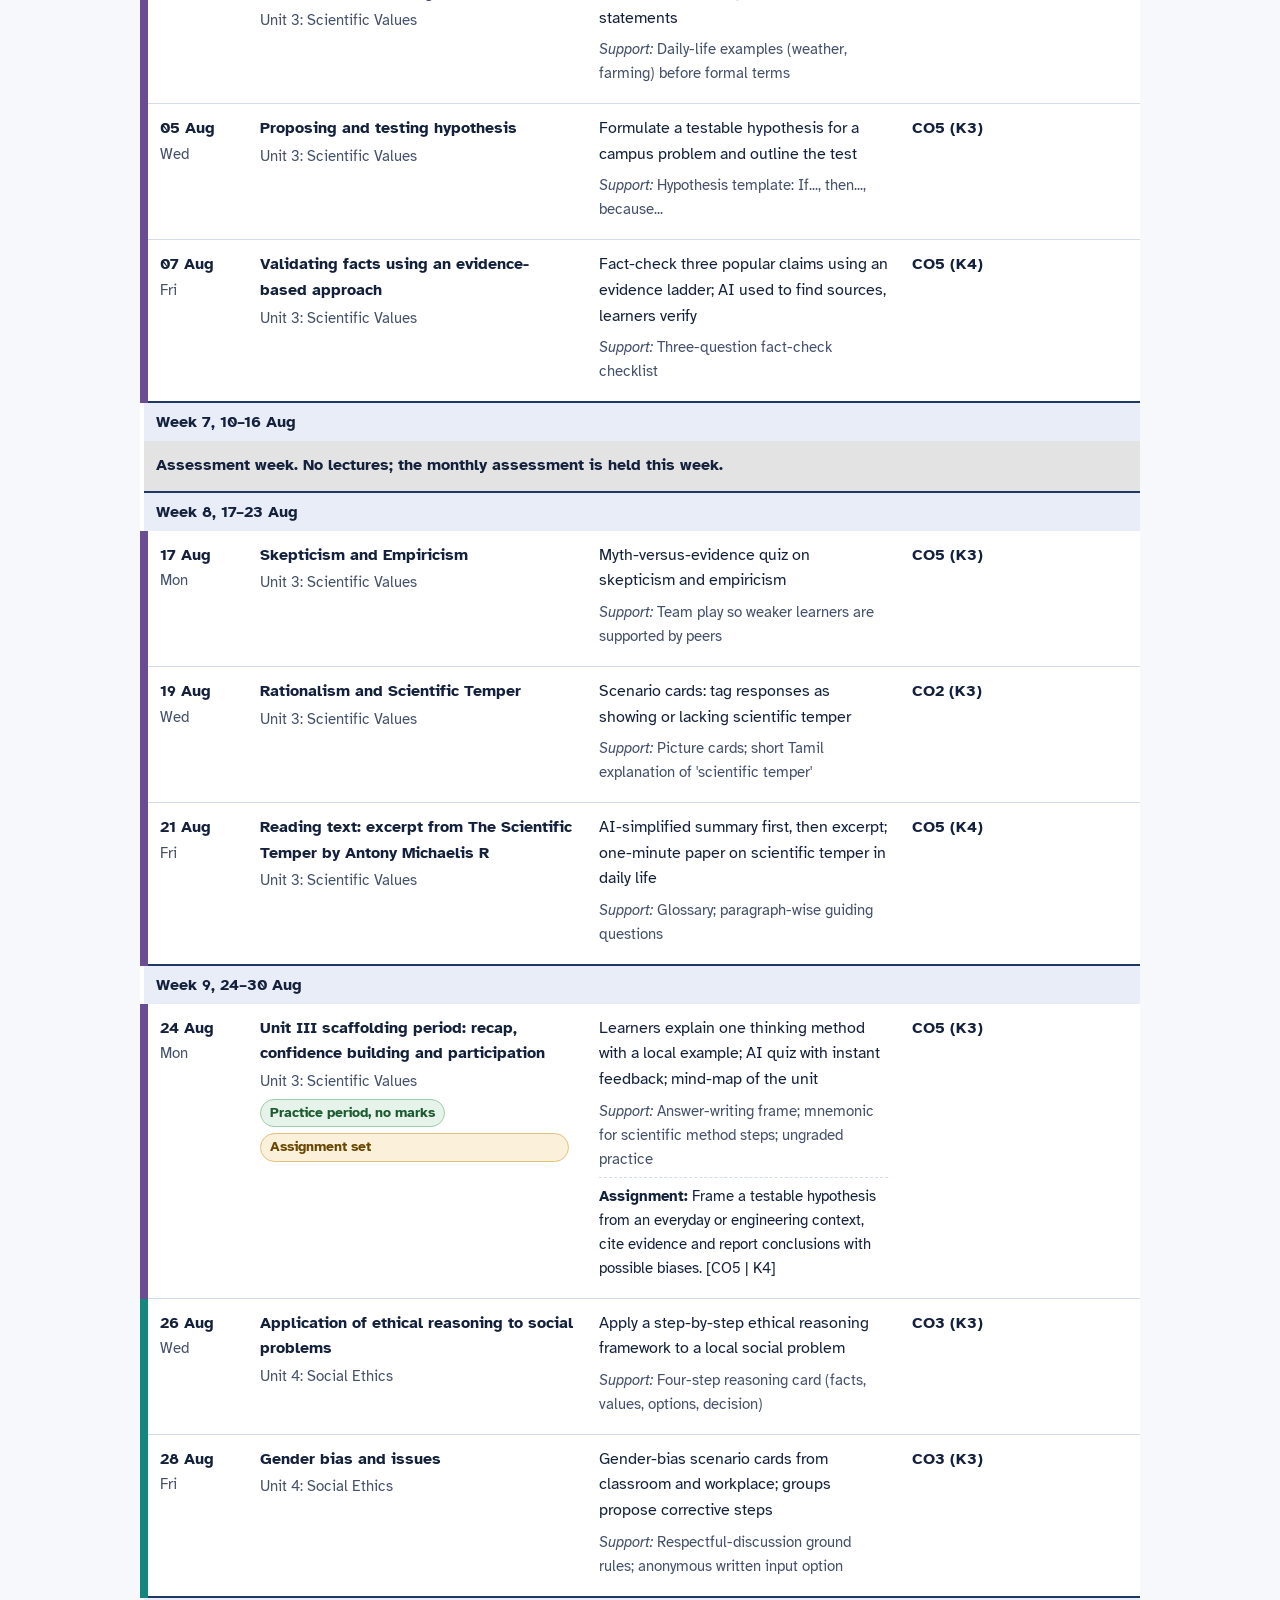
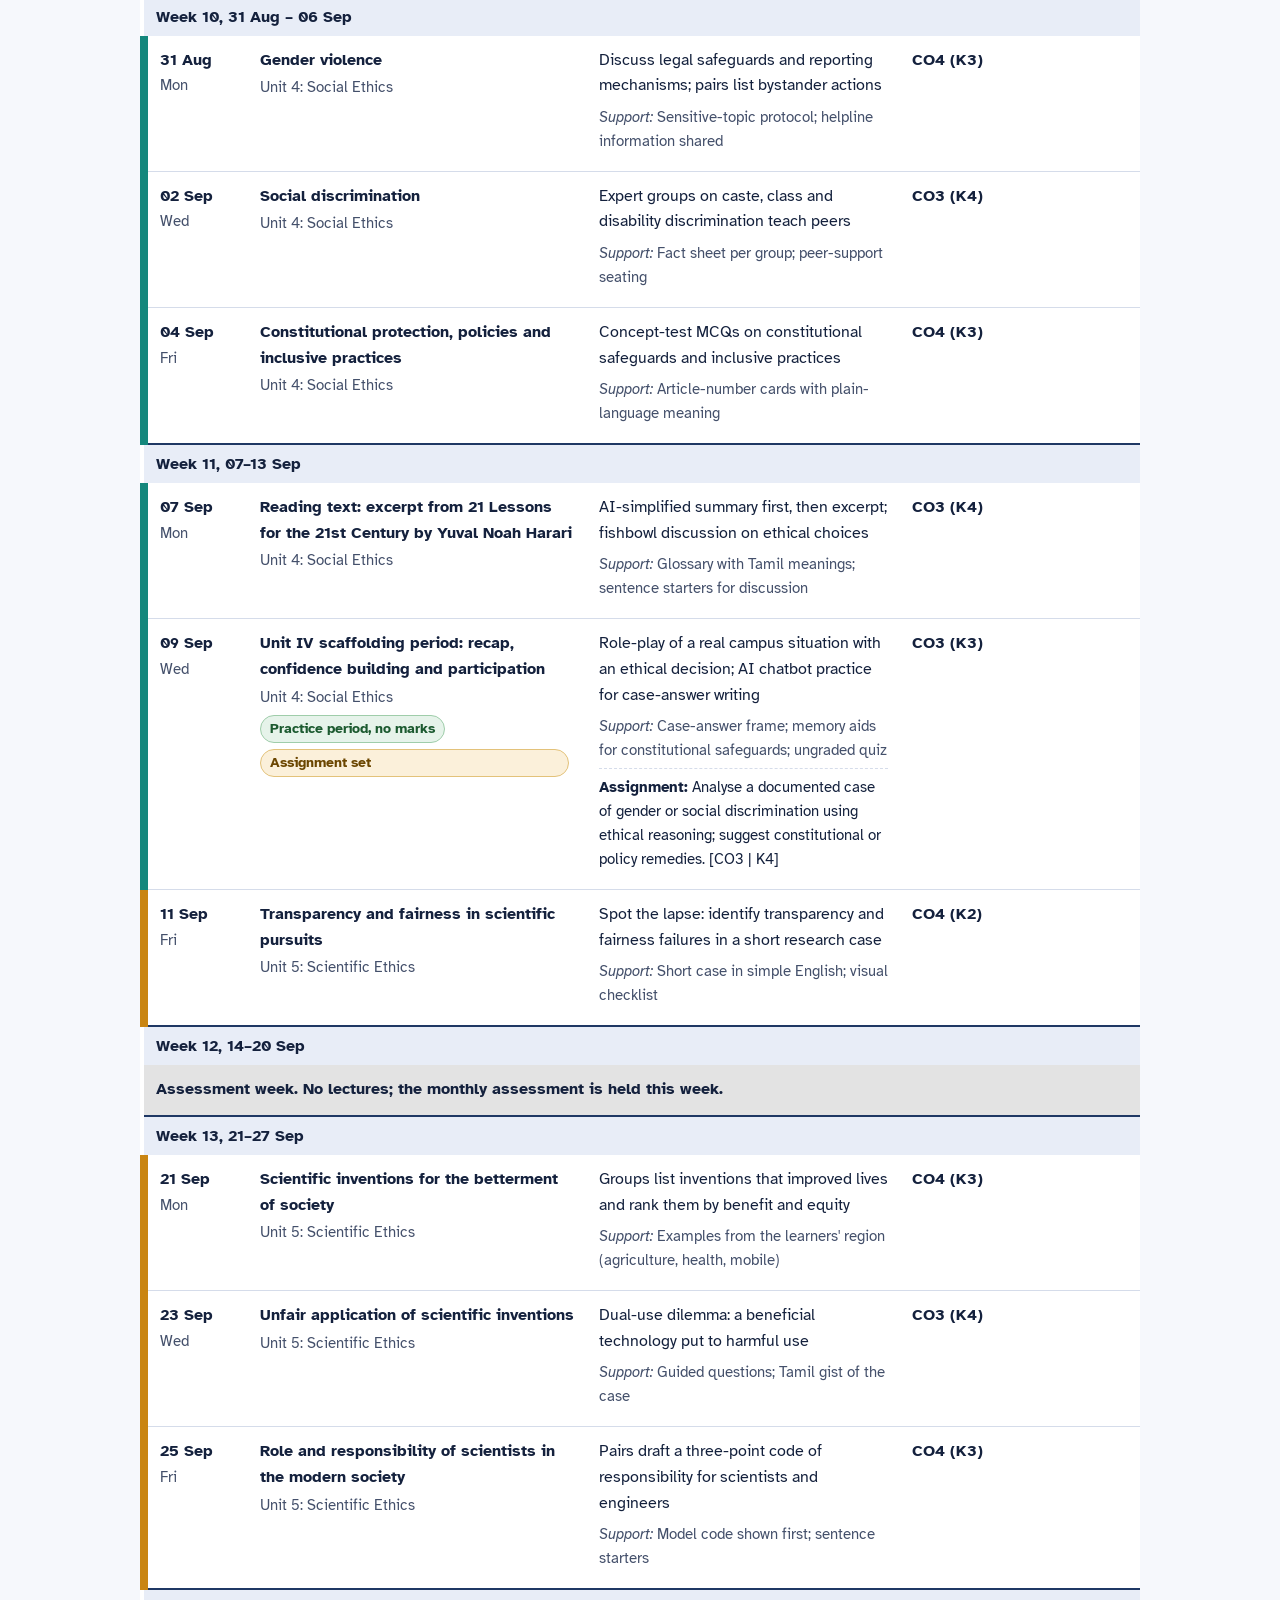
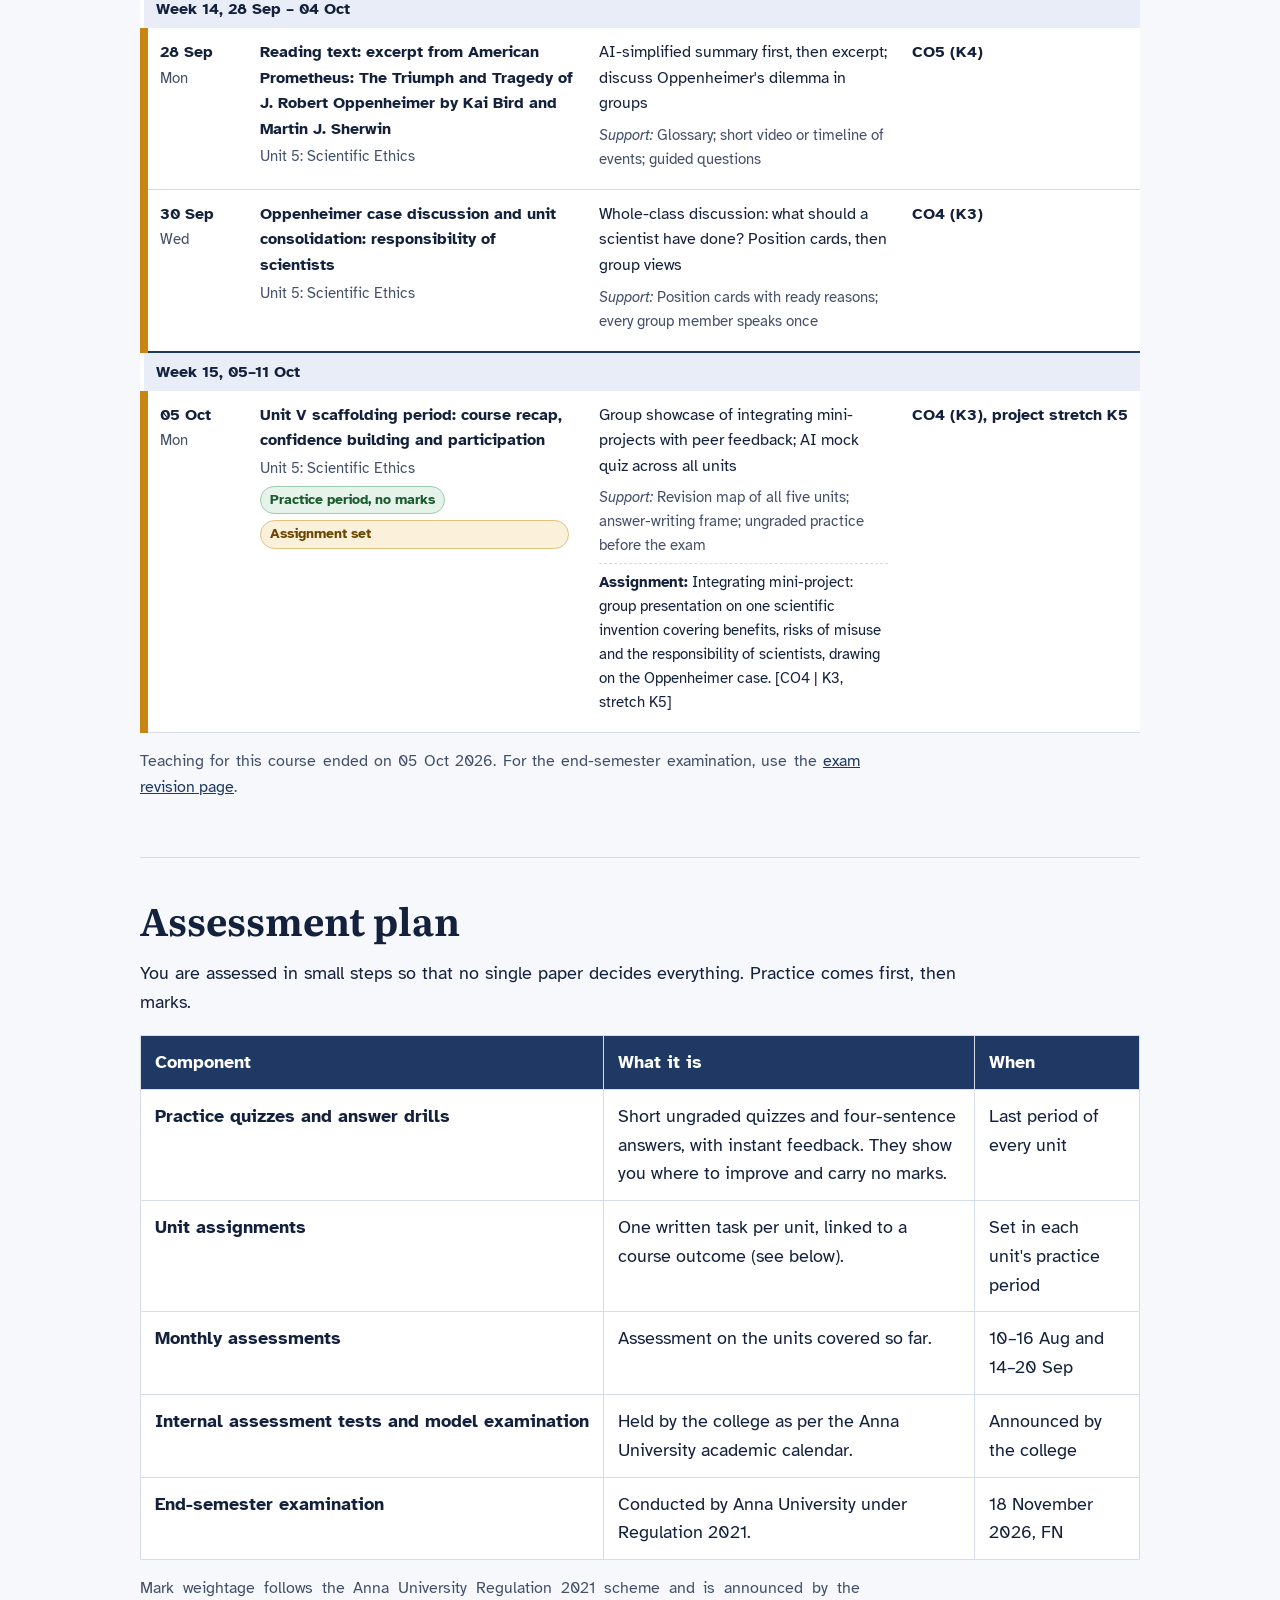
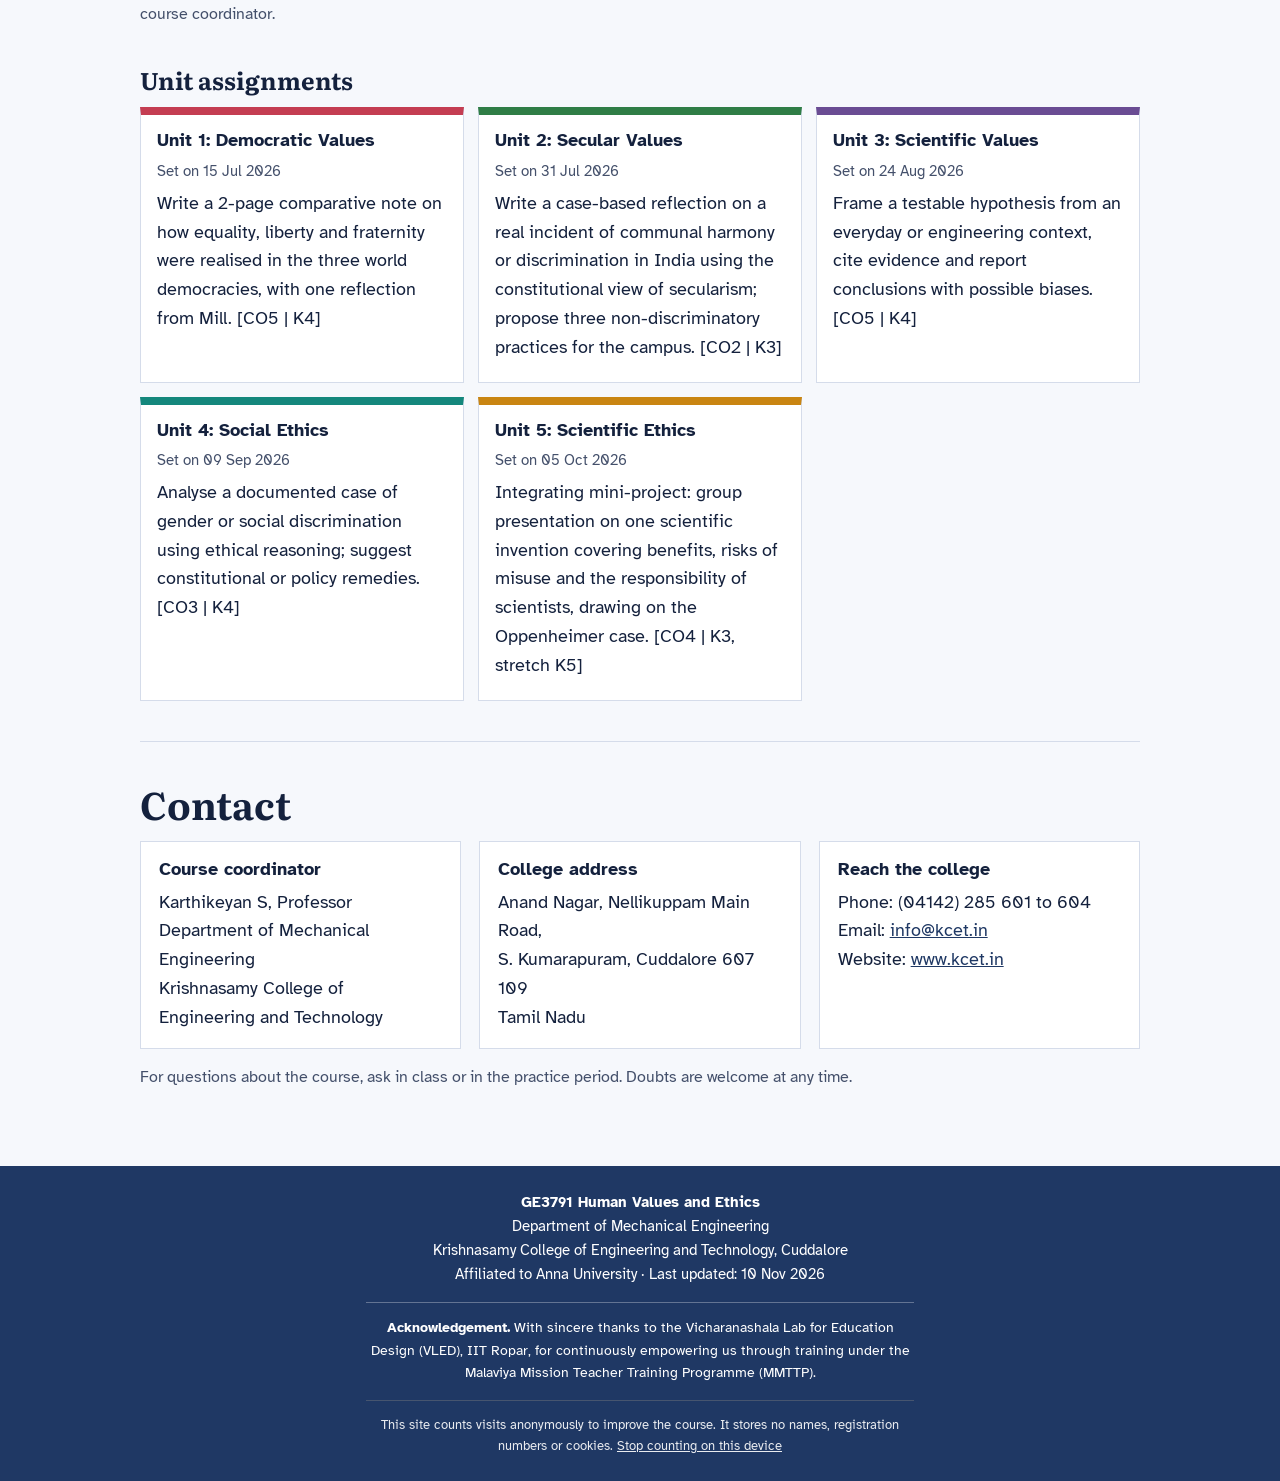
==== commit b66d46b3: "Add files via upload Round 18 index.html update" ====
--- a/index.html
+++ b/index.html
@@ -25,8 +25,9 @@
 <a class="kbanner" href="index.html"><img src="kcet-banner.jpg" width="1045" height="205" onerror="this.onerror=null;this.parentNode.className+=' nobanner'" alt="Krishnasamy College of Engineering and Technology, Cuddalore. Affiliated to Anna University, accredited by NAAC, approved by AICTE."></a>
 <nav class="nav" aria-label="Sections">
   <a href="#overview">Overview</a><a href="#resources">Learning resources</a><a href="#schedule">Weekly schedule</a><a href="#assessment">Assessment</a><a href="#contact">Contact</a><a href="revision.html">Exam revision</a><a href="practice.html">Practice quiz</a><a href="quiz.html">Case quiz</a><a href="simulation.html">Simulation</a>
-  <a href="agent.html">Class agent</a>
+  <a href="agent.html">Class agent</a><a href="mindmap.html" id="mapnav" hidden>Concept maps</a>
 </nav>
+<script>document.addEventListener("DOMContentLoaded",function(){try{if(window.SITE&&SITE.maps===true)document.getElementById("mapnav").hidden=false}catch(e){}})</script>
 <main>
 <section class="hero" aria-labelledby="h1">
   <p class="crumb">B.E. Mechanical Engineering, Semester VII, 2026–2027</p>
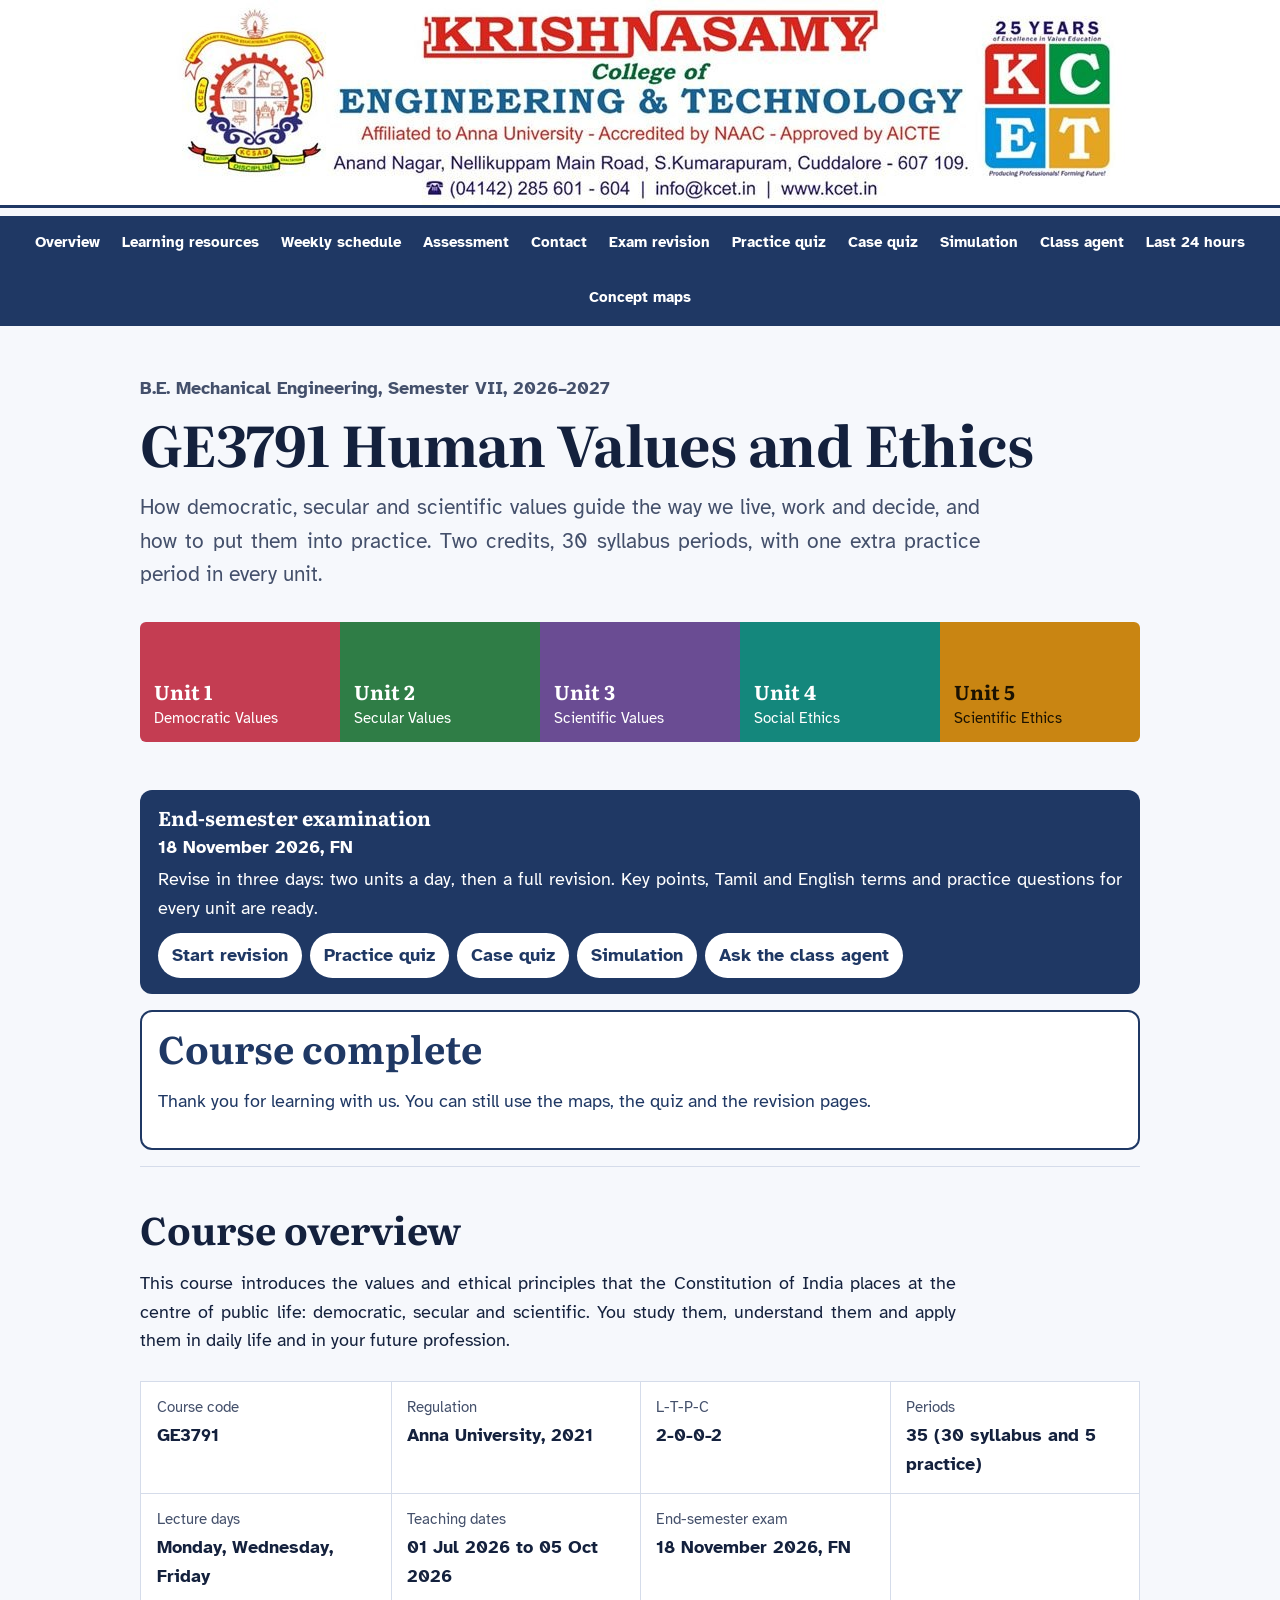
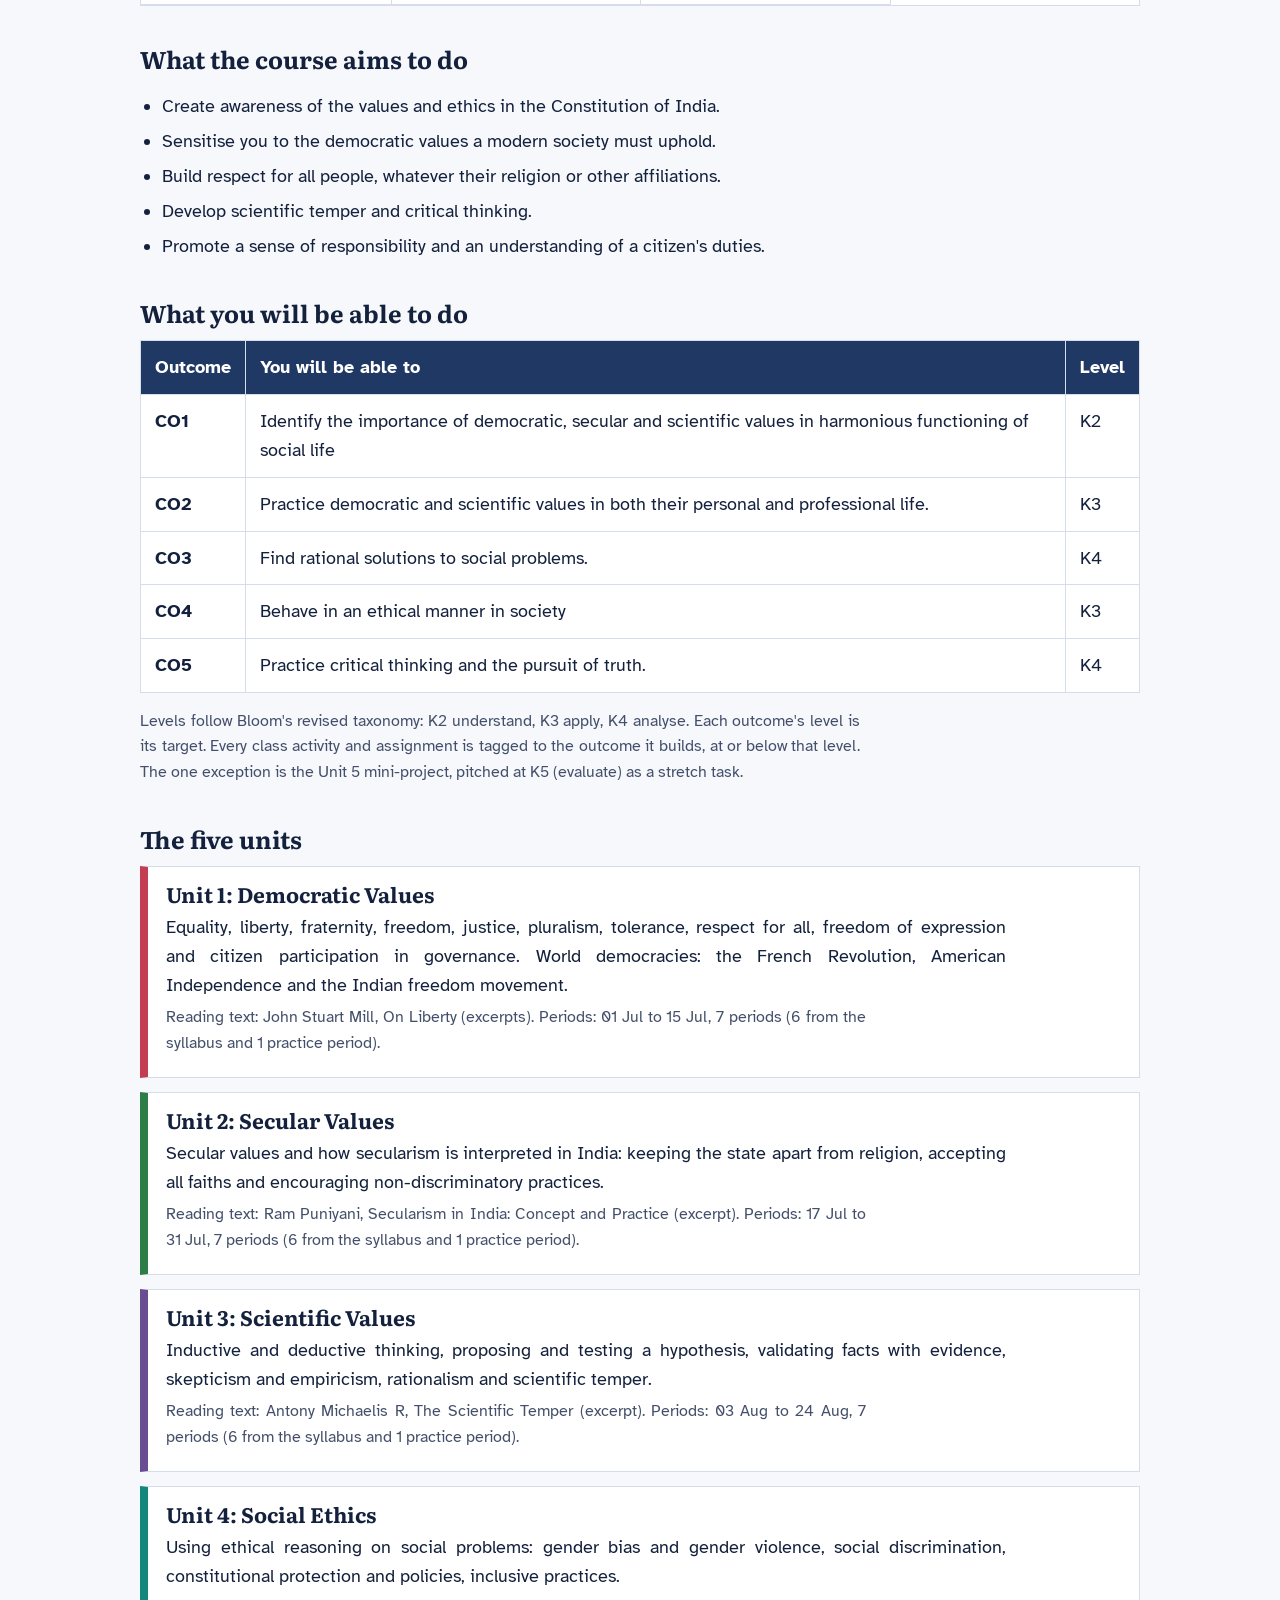
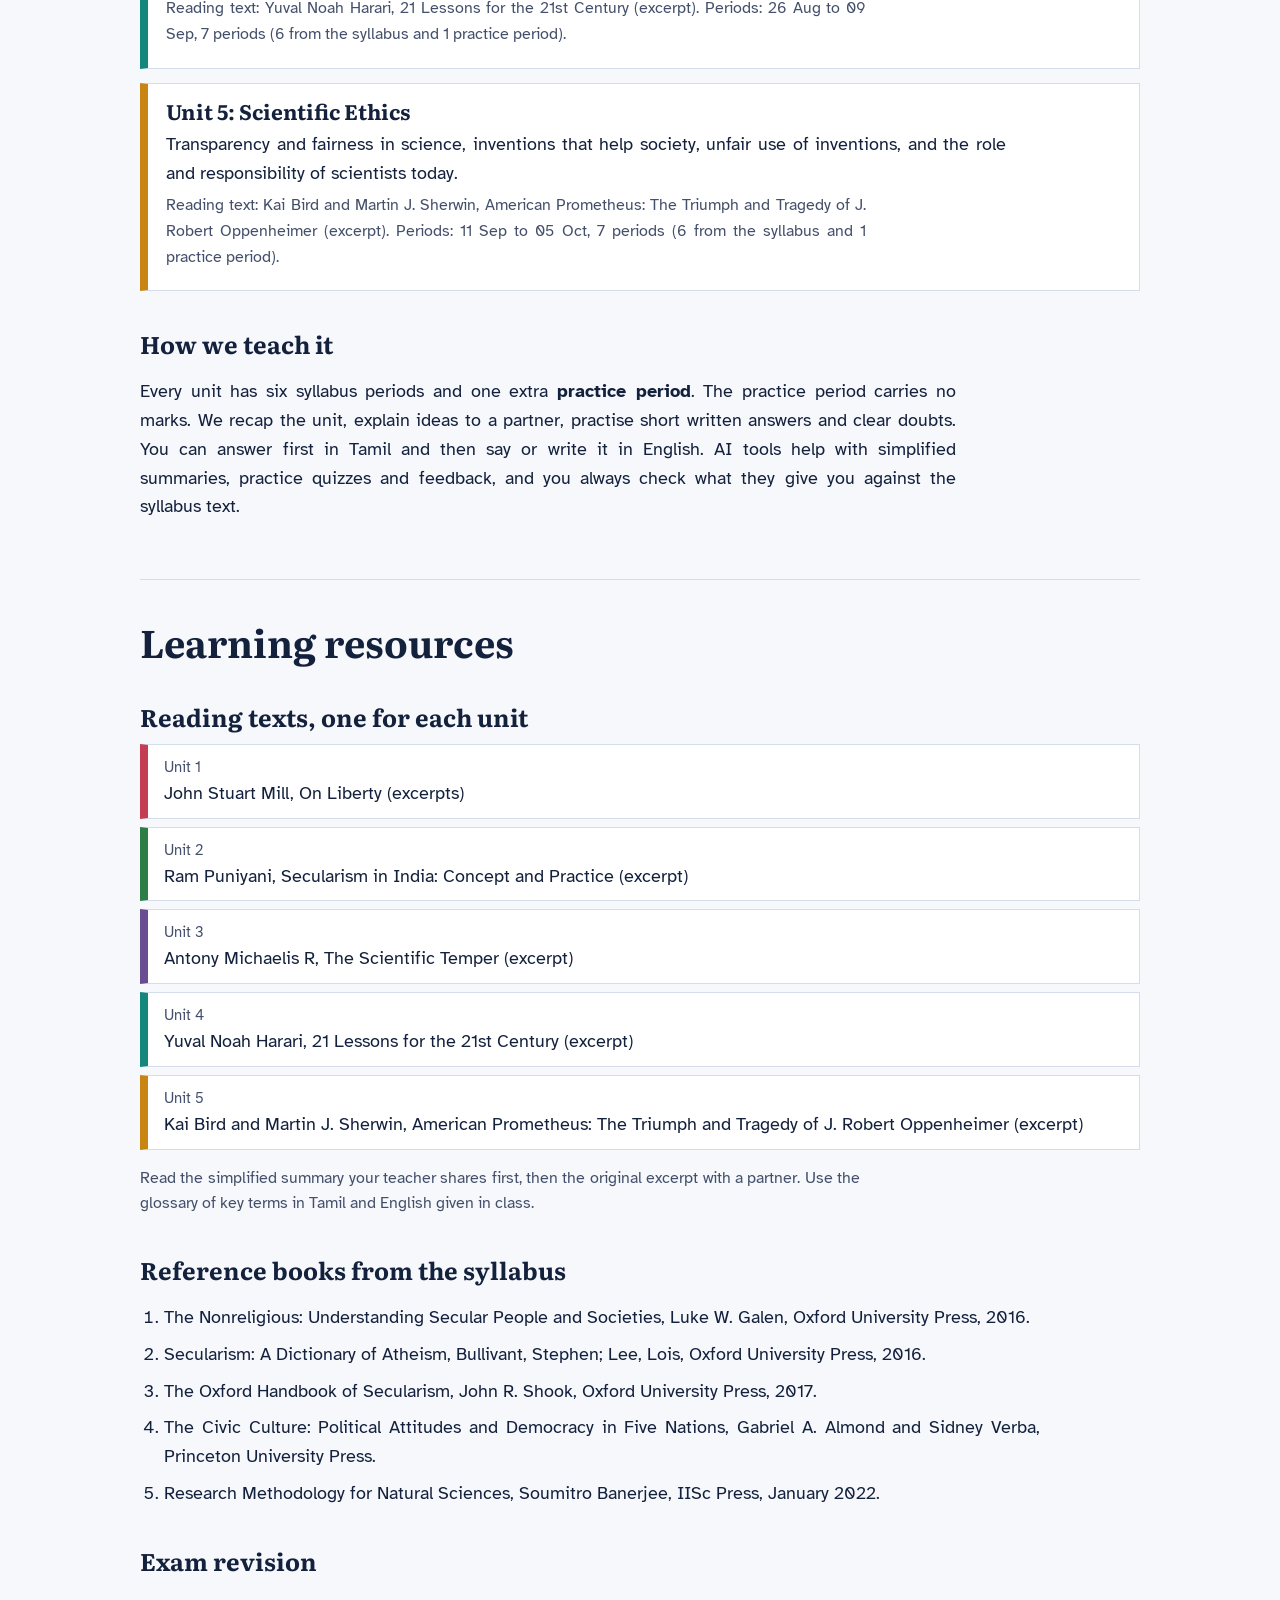
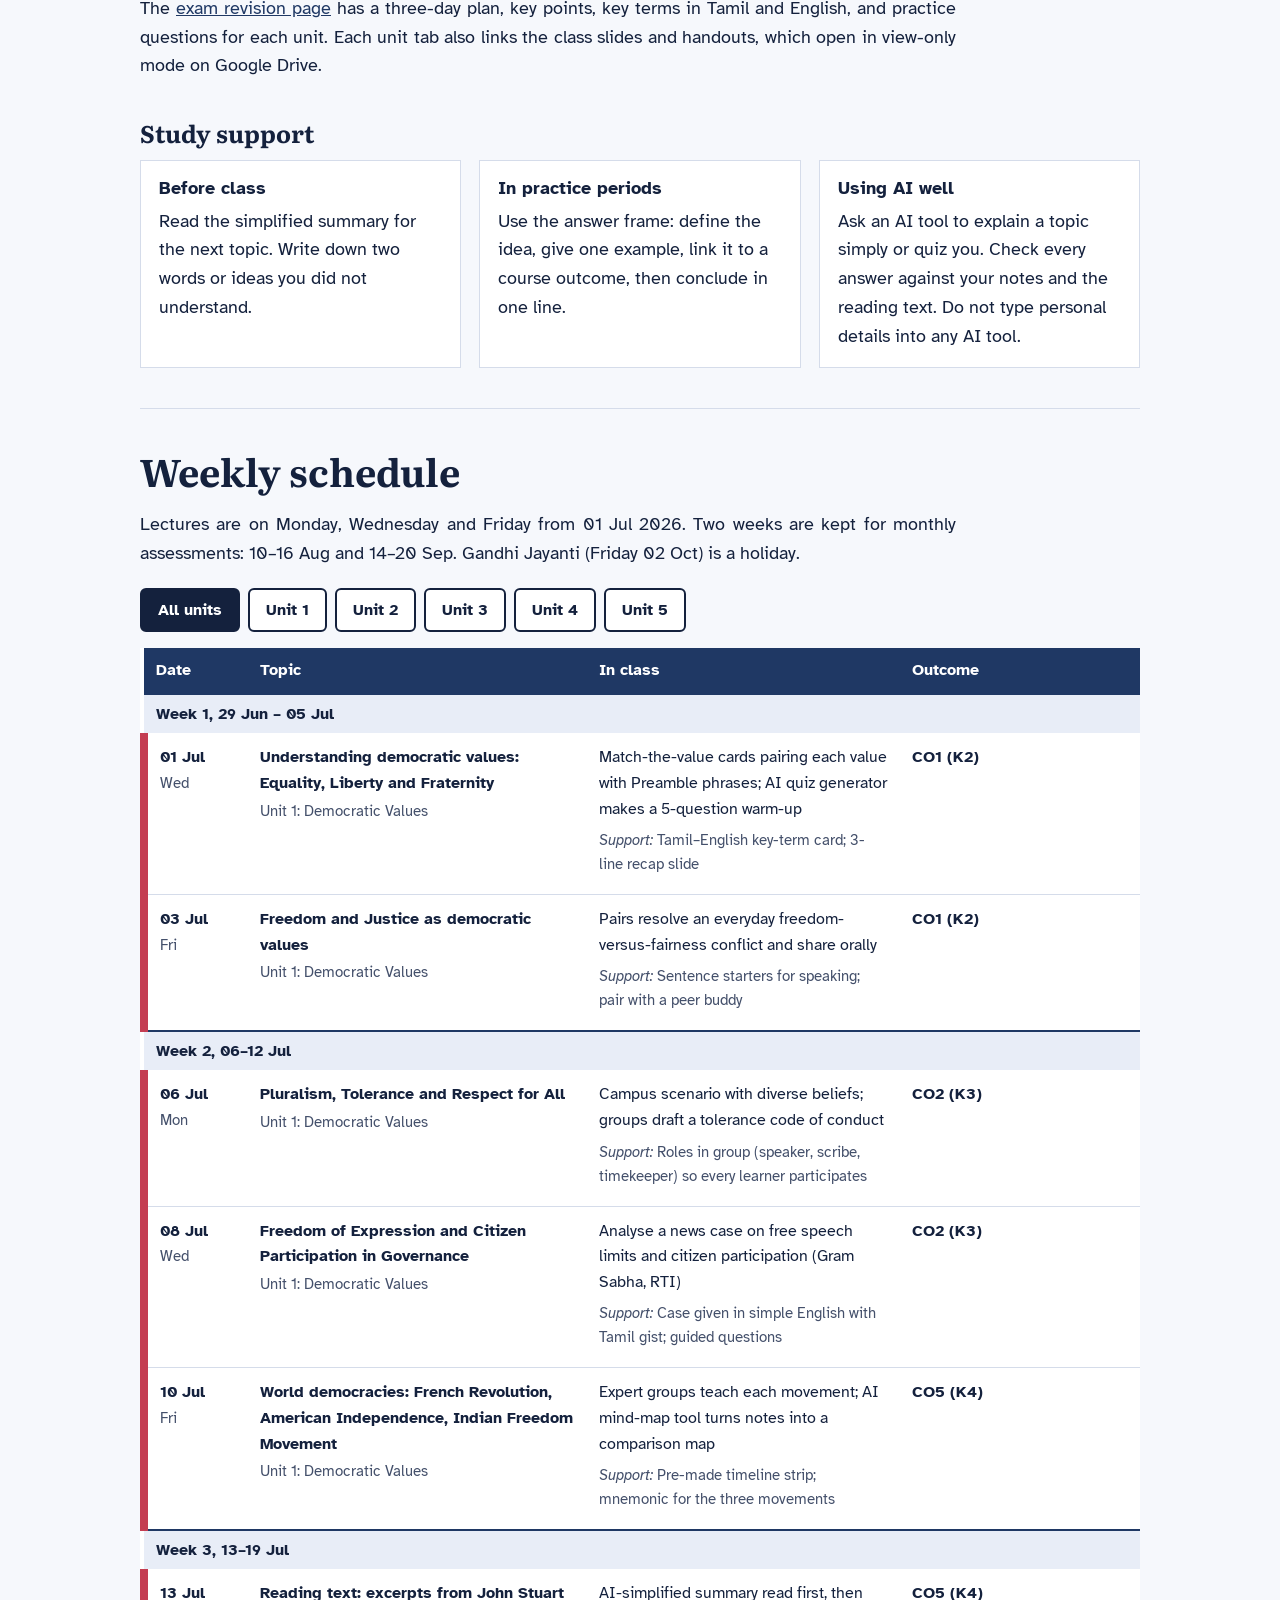
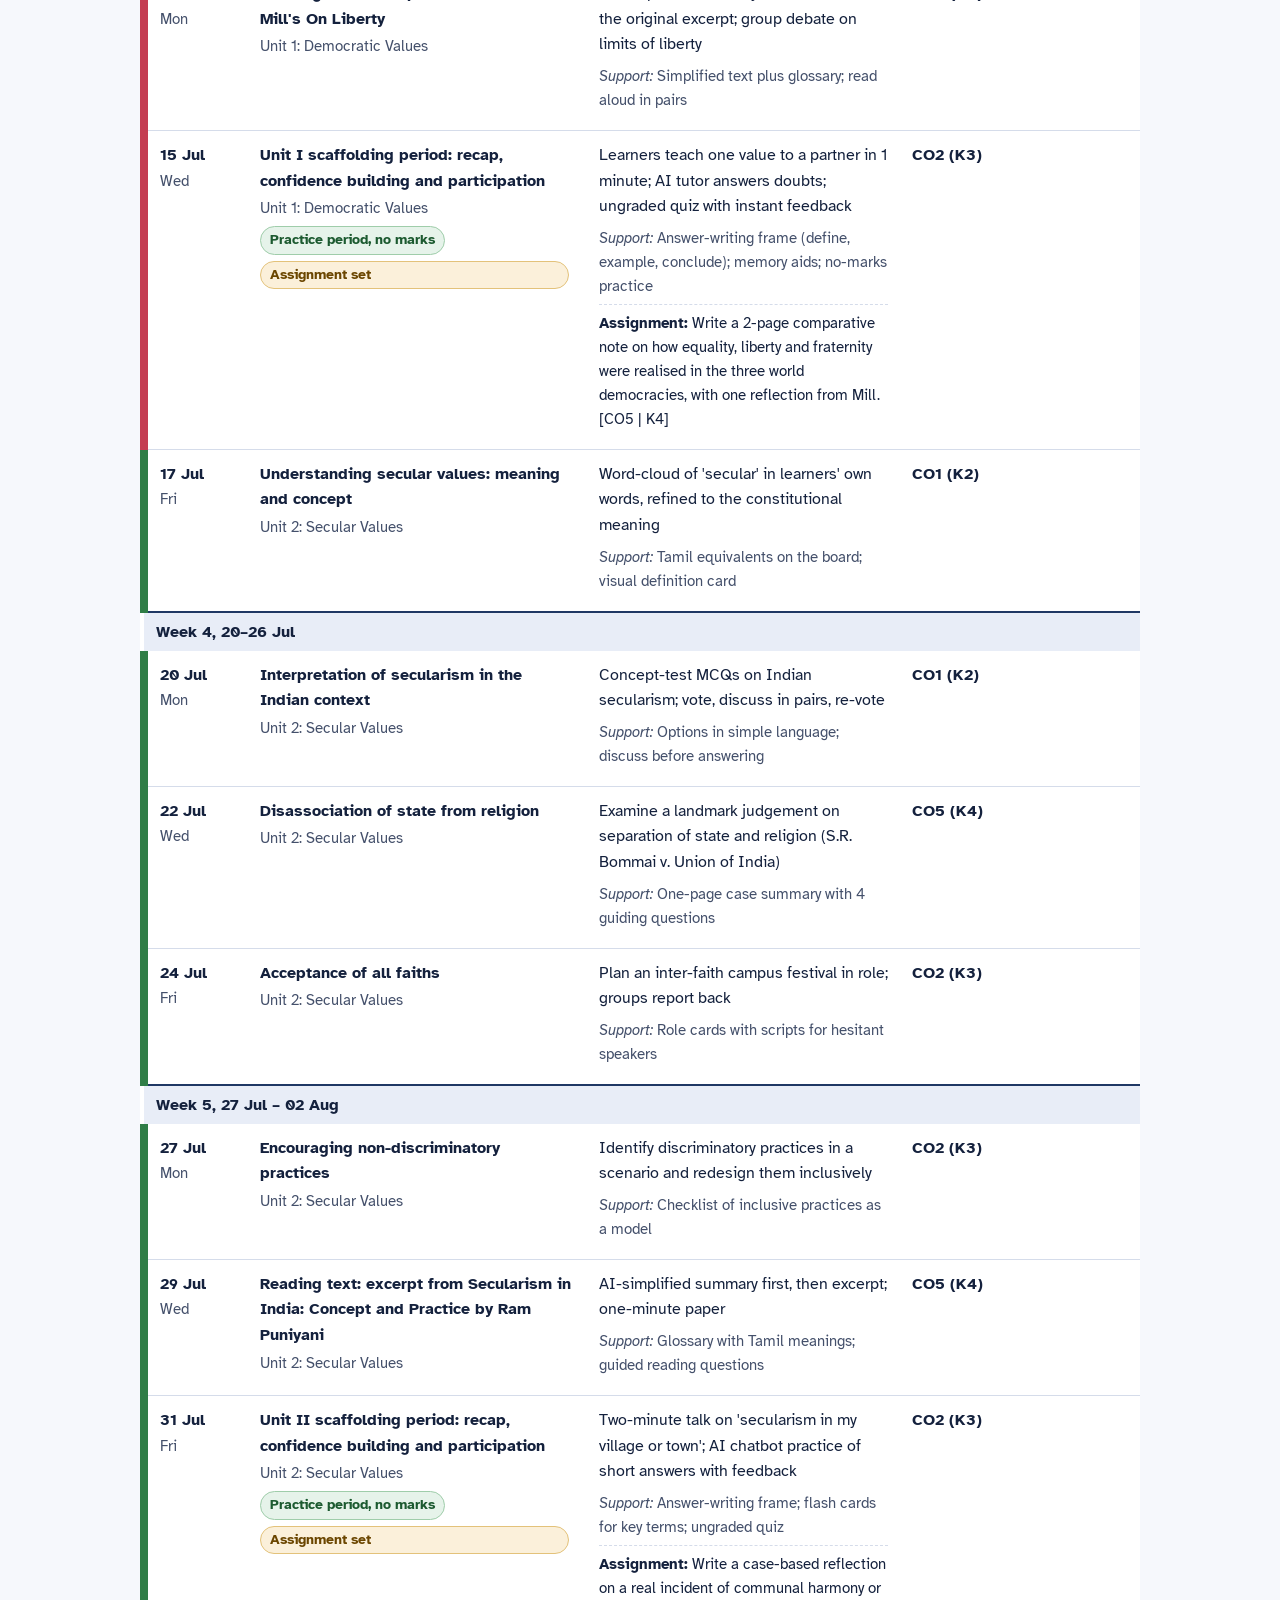
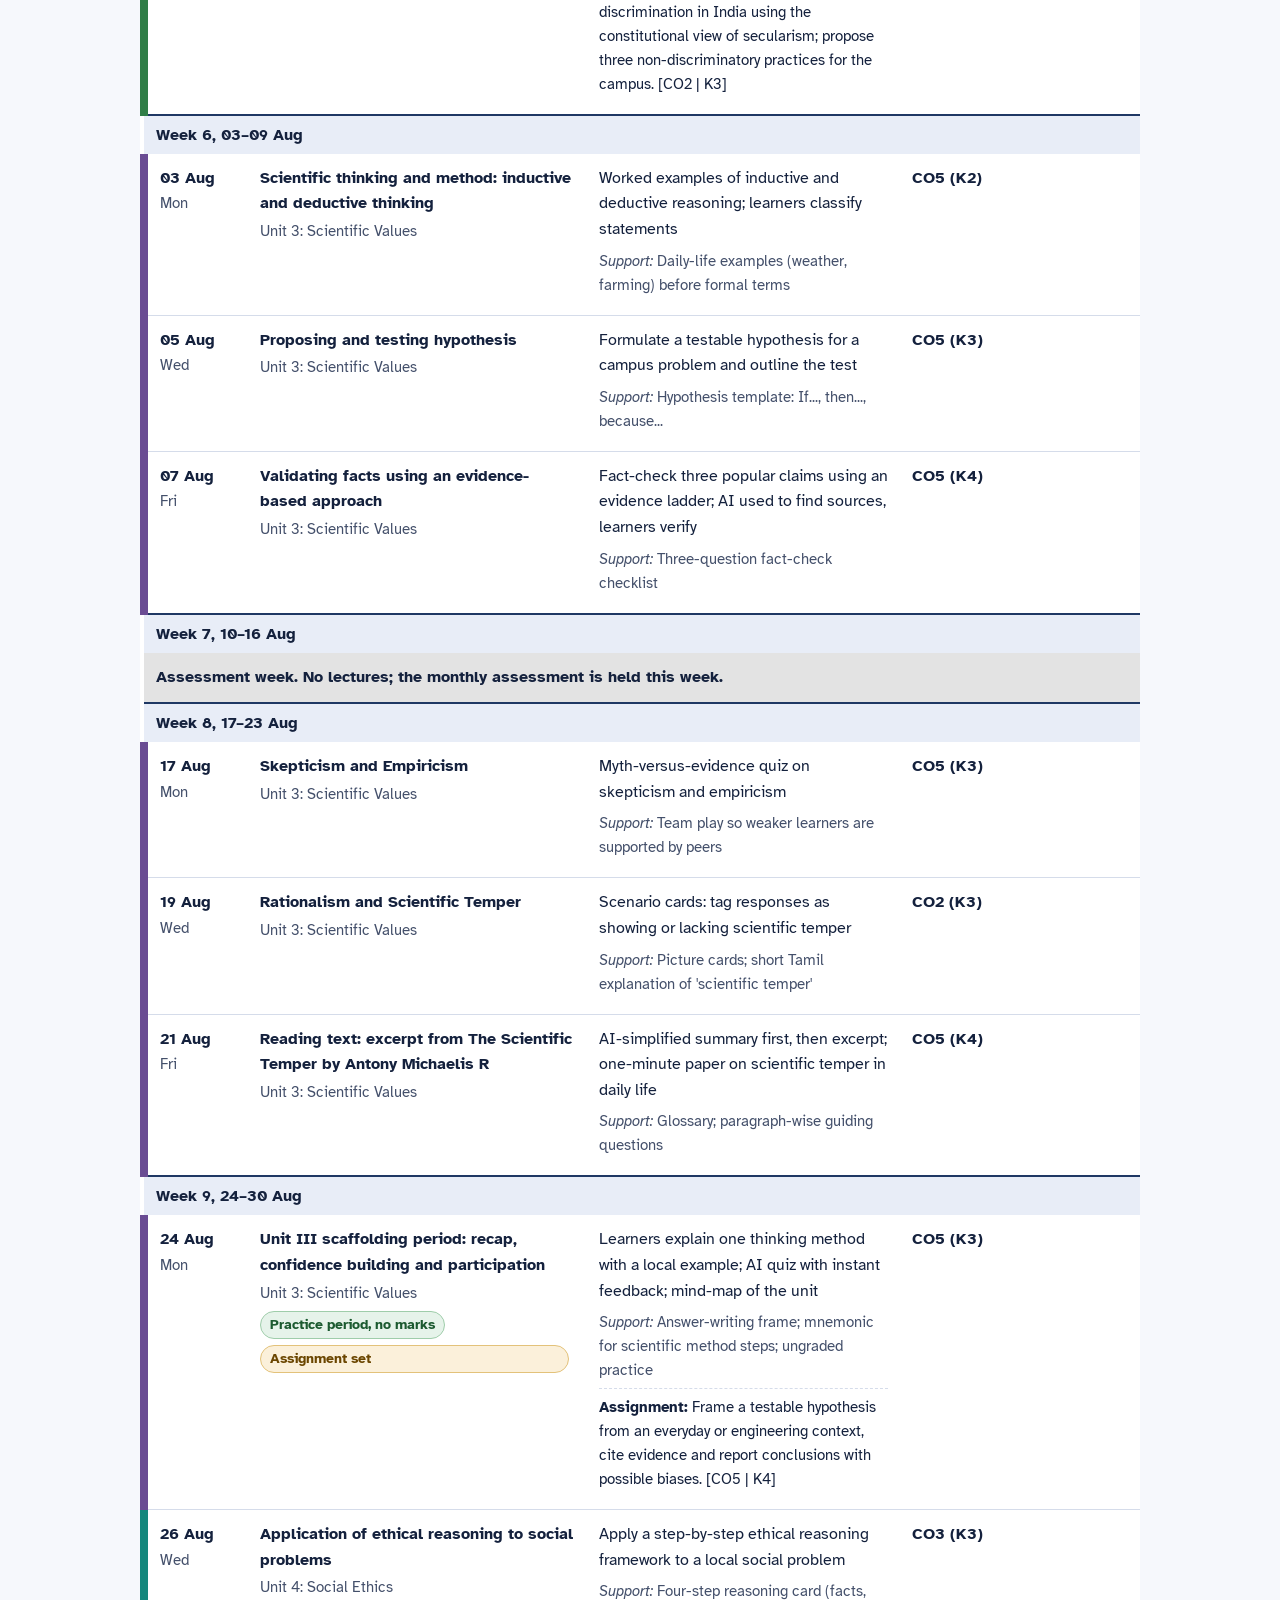
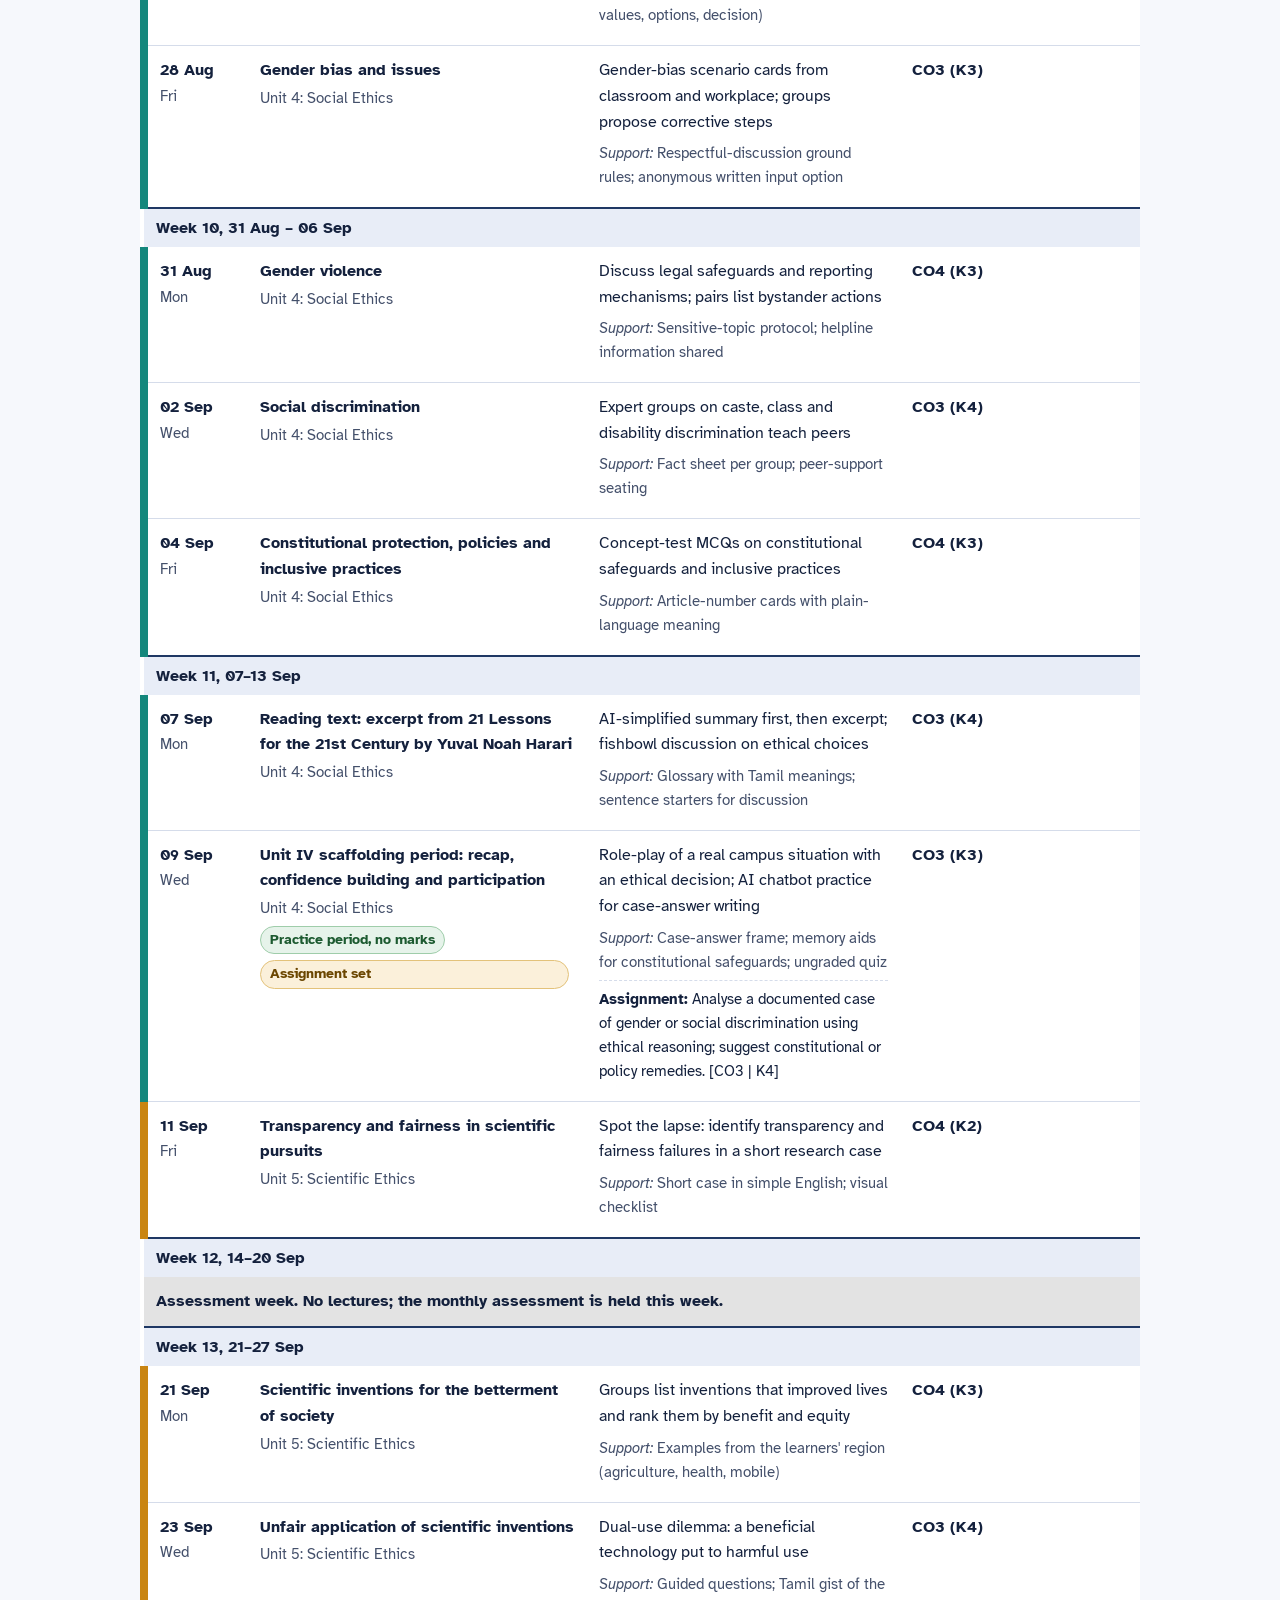
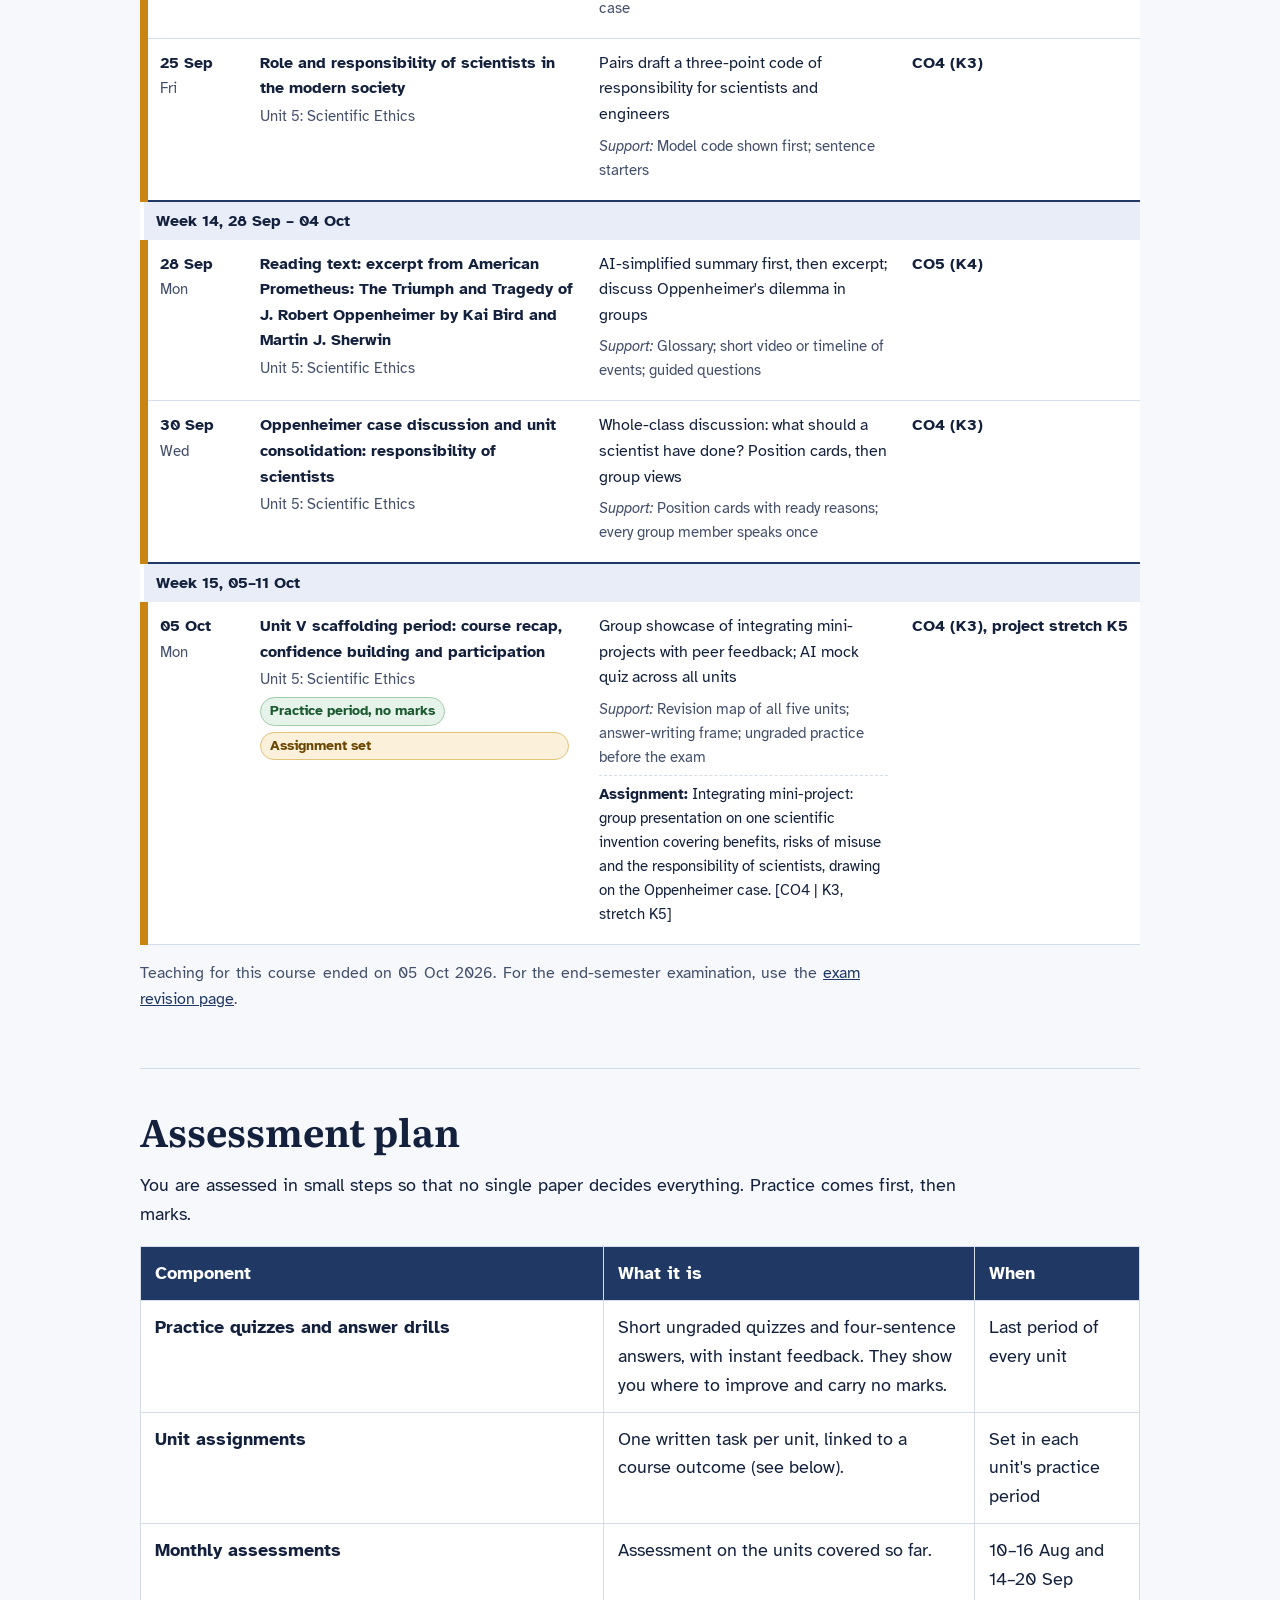
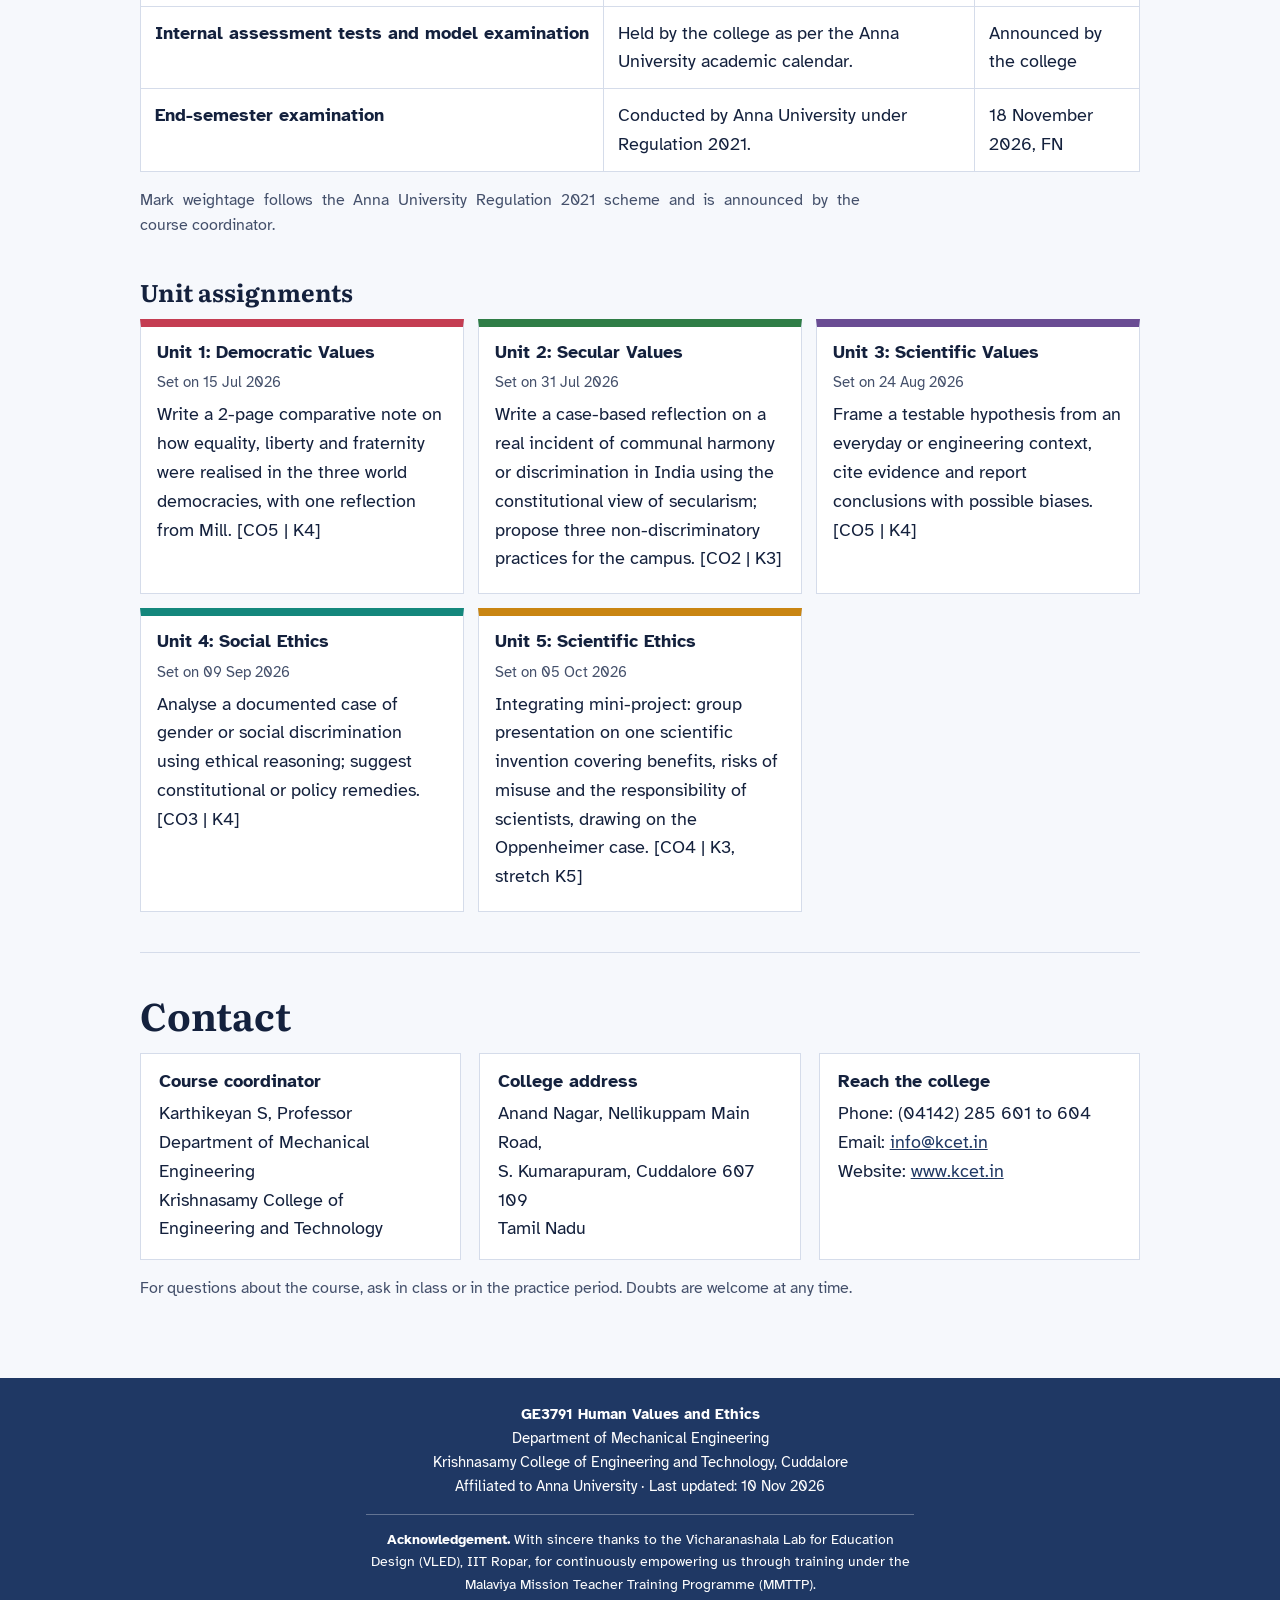
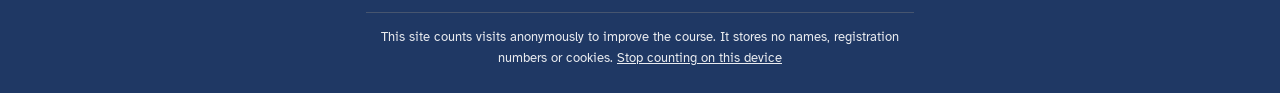
==== commit 1c8c34e4: "Add files via upload Today and last 24 hours to Exam value addition" ====
--- a/index.html
+++ b/index.html
@@ -18,6 +18,7 @@
 .exam .go a{background:#fff;color:#1f3864;padding:8px 14px;border-radius:999px;font-weight:700;text-decoration:none}
 .exam .go a:focus-visible{outline:3px solid #ffd966;outline-offset:2px}
 @media(min-width:761px){.lede,.exam p,.wide,.note,.unit p,.plain li,.refs li,.reading li,.block>p{text-align:justify;text-justify:inter-word;hyphens:auto;-webkit-hyphens:auto}.plain-table td,.plain-table th,.sched td,.sched p,.sup,.asg-text,.meta{text-align:left;hyphens:manual}h1{max-width:none;font-size:clamp(34px,4.6vw,56px)}.nav{gap:0 2px}.nav a{padding:14px 10px;font-size:15px}}@media(min-width:761px) and (max-width:1180px){.nav a{padding:12px 8px;font-size:14px}}h1{text-wrap:balance}.lede,.note,.unit p,.plain li{text-wrap:pretty}.kbanner{display:block;background:#fff;border-bottom:3px solid #1f3864;margin:0 0 8px}.kbanner.nobanner img{display:none}.kbanner.nobanner:before{content:"Krishnasamy College of Engineering & Technology, Cuddalore";display:block;padding:14px 16px;text-align:center;font:700 clamp(16px,3.2vw,26px)/1.3 Georgia,serif;color:#1f3864}.kbanner.nobanner:after{content:"Affiliated to Anna University \00b7 Accredited by NAAC \00b7 Approved by AICTE";display:block;padding:0 16px 12px;text-align:center;font:13px system-ui,sans-serif;color:#8a1c1c}.kbanner img{display:block;width:100%;max-width:1045px;height:auto;margin:0 auto}
+.today{background:#fff;color:#1f3864;border:2px solid #1f3864;border-radius:12px;padding:14px 16px;margin:16px 0}.today a{color:#1f3864}.today input{accent-color:#1f3864}
 </style>
 </head>
 <body data-reach>
@@ -25,7 +26,7 @@
 <a class="kbanner" href="index.html"><img src="kcet-banner.jpg" width="1045" height="205" onerror="this.onerror=null;this.parentNode.className+=' nobanner'" alt="Krishnasamy College of Engineering and Technology, Cuddalore. Affiliated to Anna University, accredited by NAAC, approved by AICTE."></a>
 <nav class="nav" aria-label="Sections">
   <a href="#overview">Overview</a><a href="#resources">Learning resources</a><a href="#schedule">Weekly schedule</a><a href="#assessment">Assessment</a><a href="#contact">Contact</a><a href="revision.html">Exam revision</a><a href="practice.html">Practice quiz</a><a href="quiz.html">Case quiz</a><a href="simulation.html">Simulation</a>
-  <a href="agent.html">Class agent</a><a href="mindmap.html" id="mapnav" hidden>Concept maps</a>
+  <a href="agent.html">Class agent</a><a href="last24.html">Last 24 hours</a><a href="mindmap.html" id="mapnav" hidden>Concept maps</a>
 </nav>
 <script>document.addEventListener("DOMContentLoaded",function(){try{if(window.SITE&&SITE.maps===true)document.getElementById("mapnav").hidden=false}catch(e){}})</script>
 <main>
@@ -42,6 +43,8 @@
   <p>Revise in three days: two units a day, then a full revision. Key points, Tamil and English terms and practice questions for every unit are ready.</p>
   <div class="go"><a href="revision.html">Start revision</a><a href="practice.html">Practice quiz</a><a href="quiz.html">Case quiz</a><a href="simulation.html">Simulation</a><a href="agent.html">Ask the class agent</a></div>
 </section>
+
+<section class="today" id="today" aria-label="Today's 10 minutes"></section>
 
 <section id="overview" class="block">
   <h2>Course overview</h2>
@@ -220,6 +223,7 @@
   <p class="ack" style="margin:16px auto 0;padding-top:14px;border-top:1px solid rgba(255,255,255,.3);max-width:548px;font-size:14px;line-height:1.6"><strong>Acknowledgement.</strong> With sincere thanks to the Vicharanashala Lab for Education Design (VLED), IIT Ropar, for continuously empowering us through training under the Malaviya Mission Teacher Training Programme (MMTTP).</p>
 </footer>
 <script src="site-config.js?v=20261111b"></script>
+<script src="today.js?v=20261115a" defer></script>
 <script src="track.js?v=20261111b"></script>
 <script>
 (function () {
